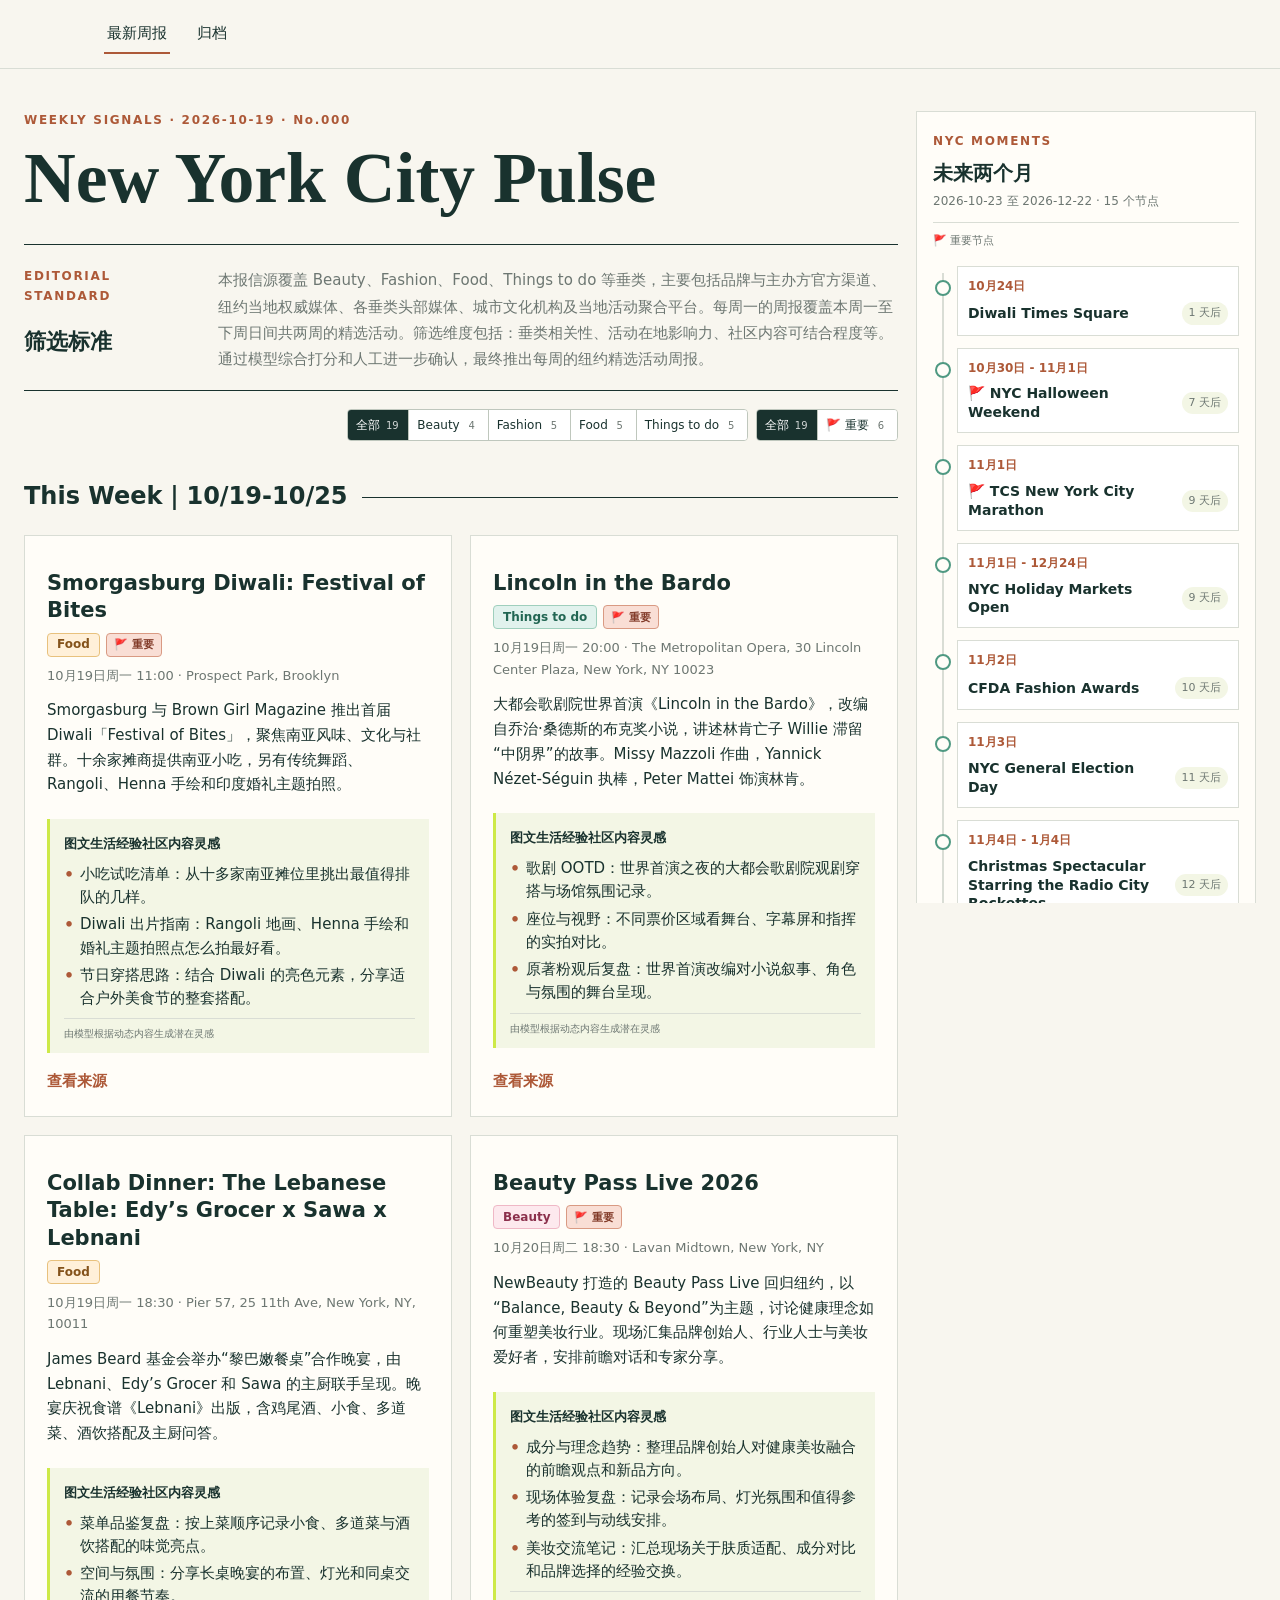
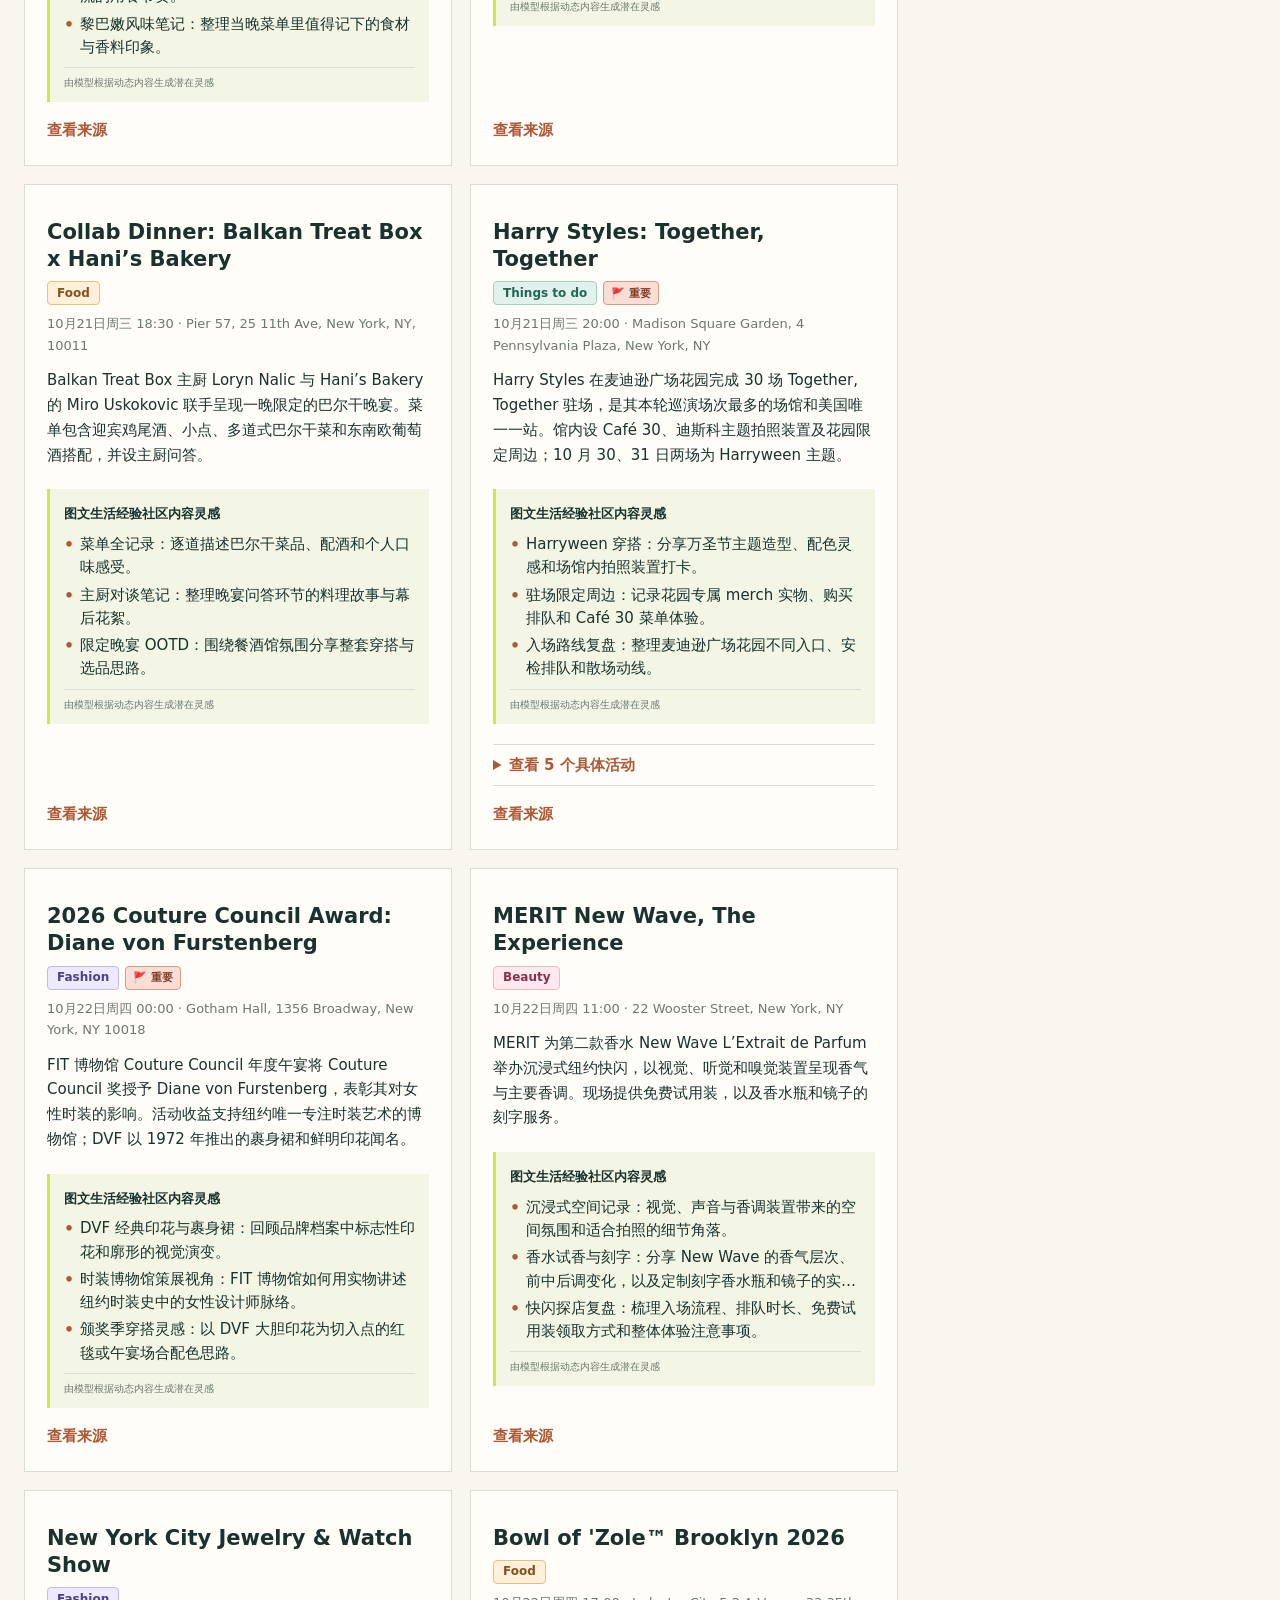
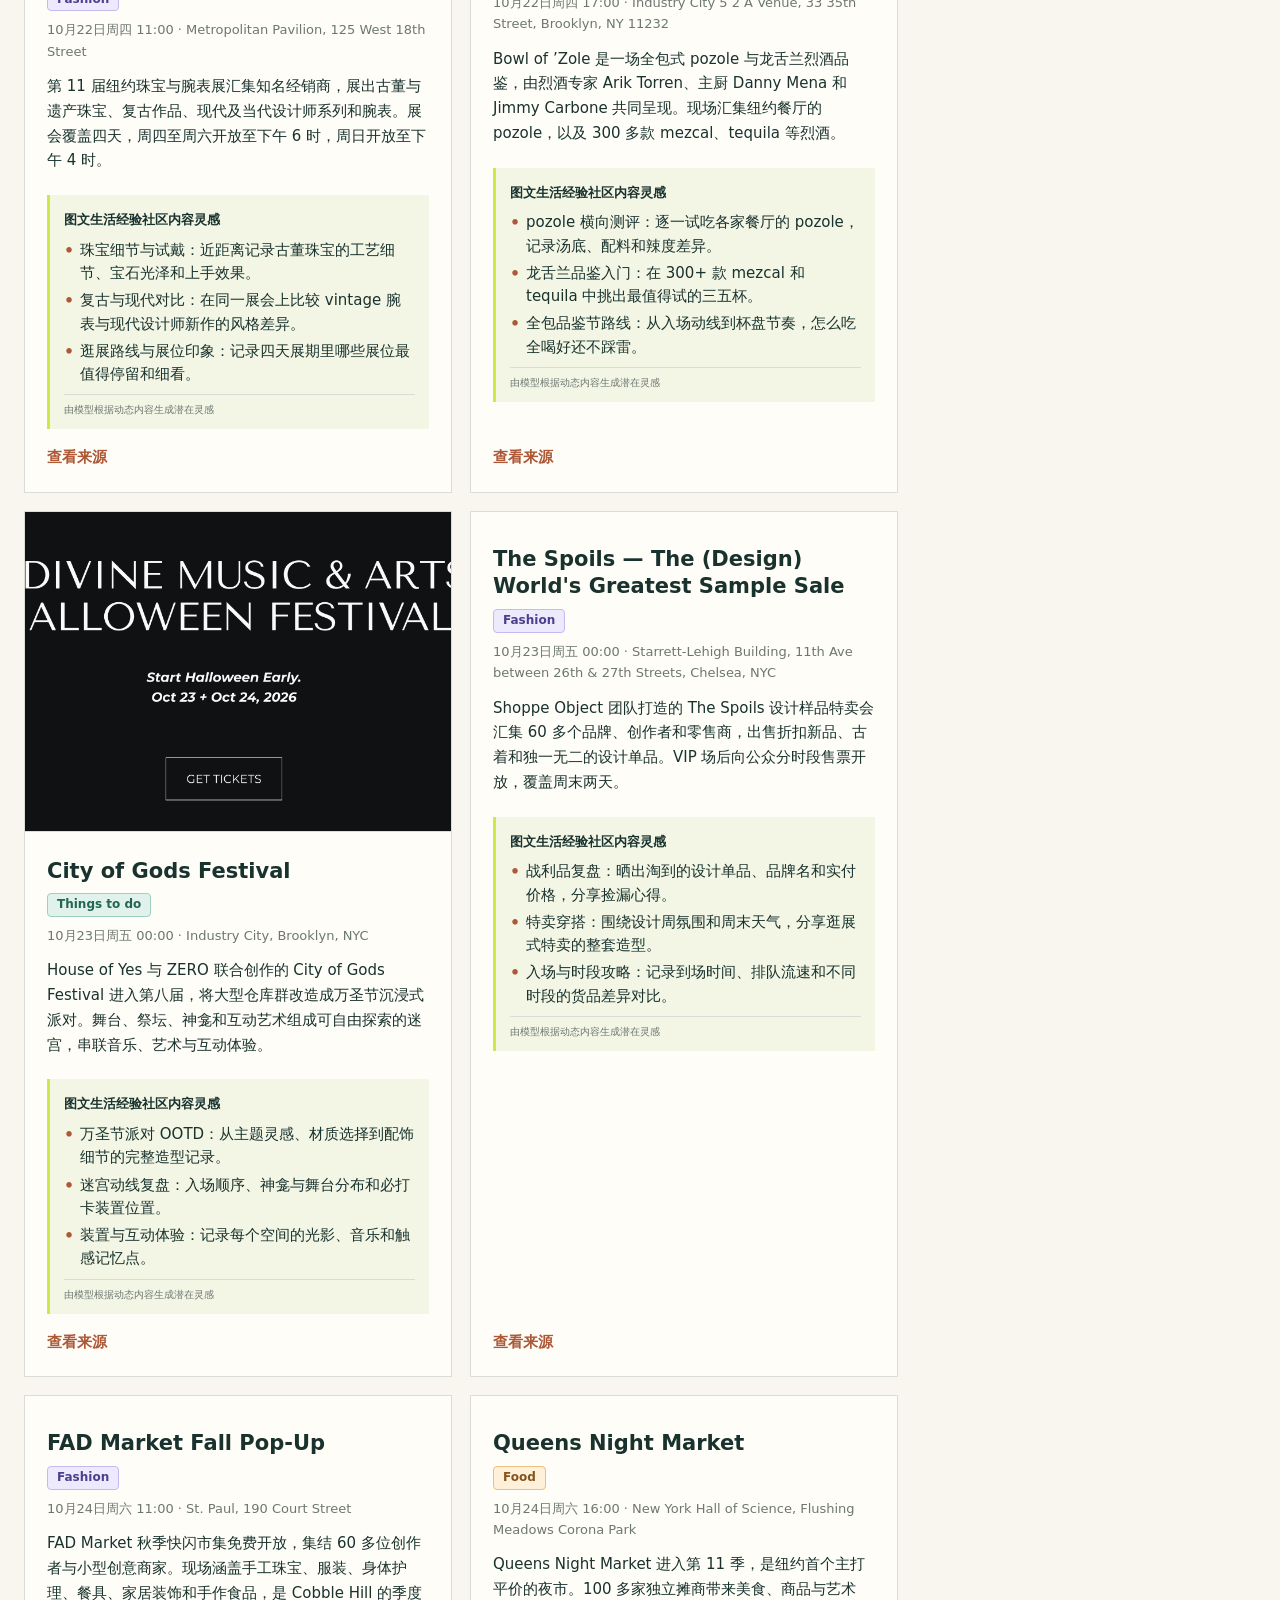
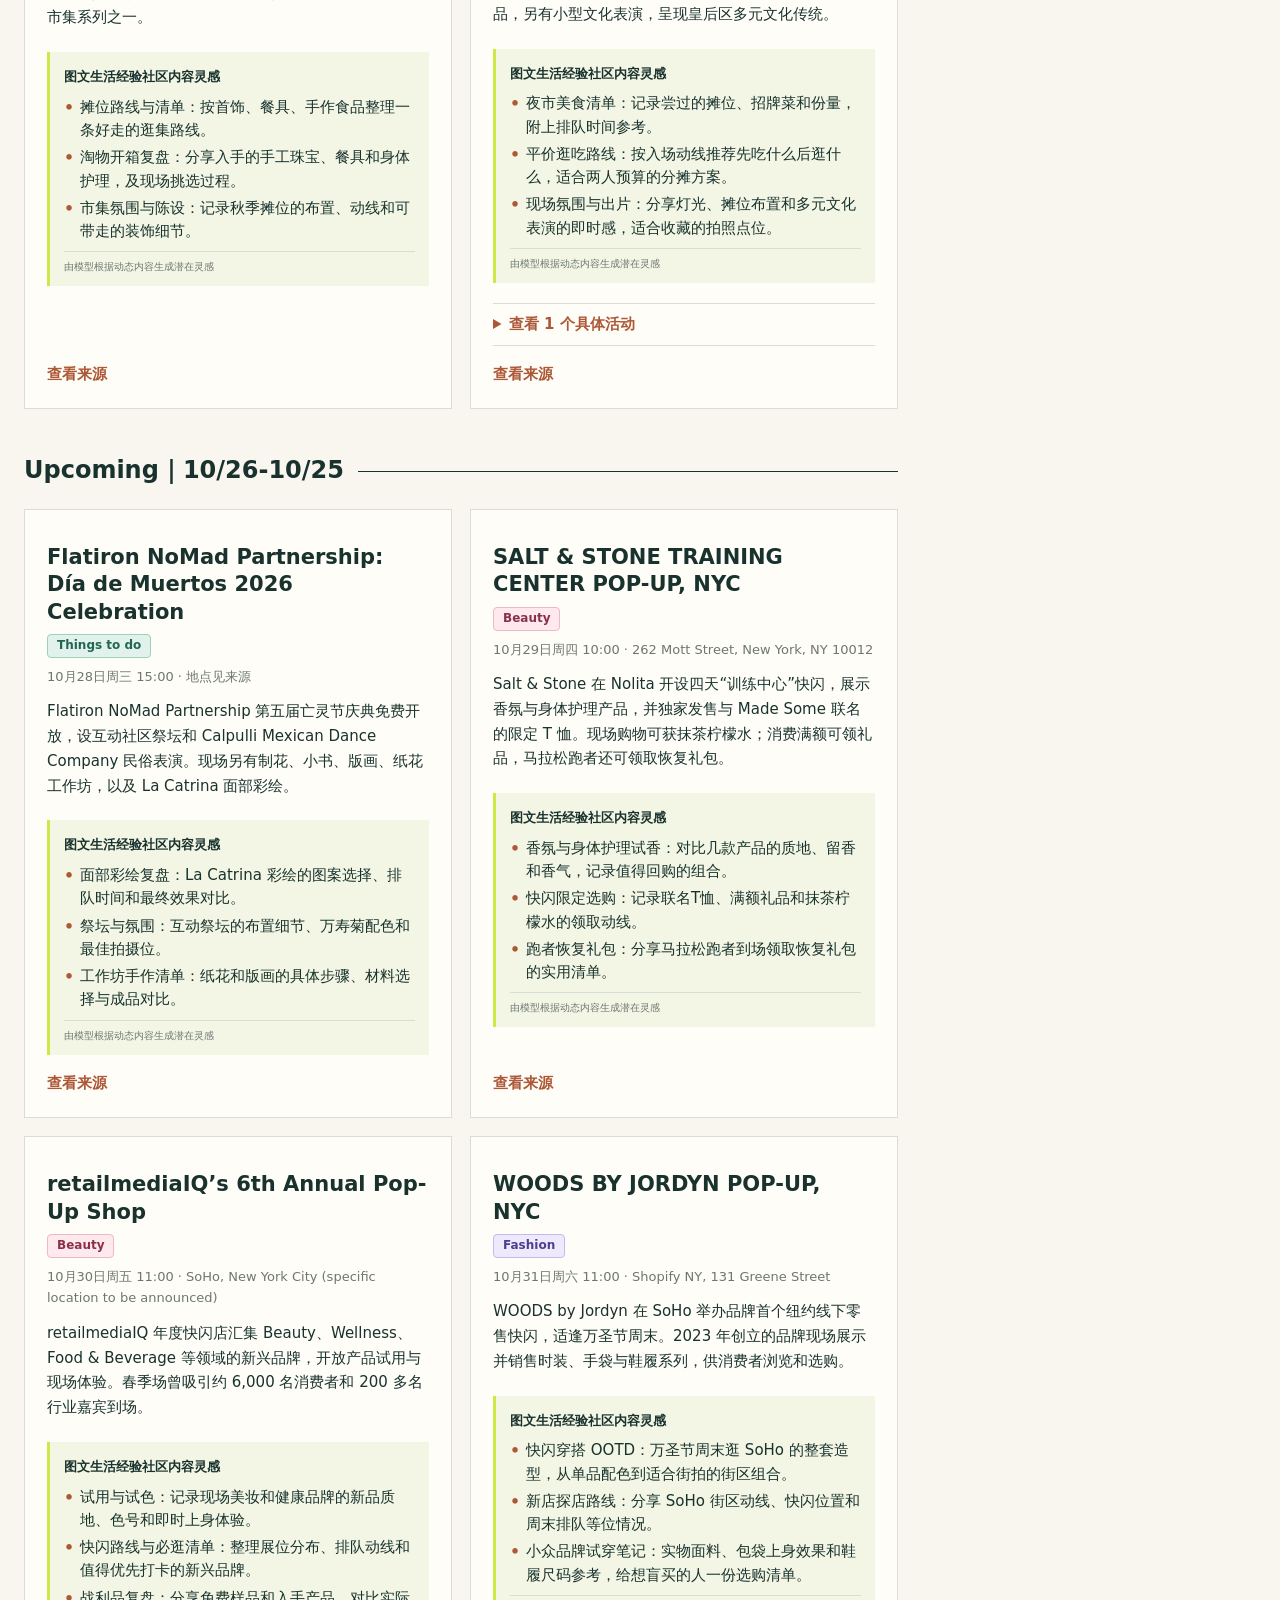
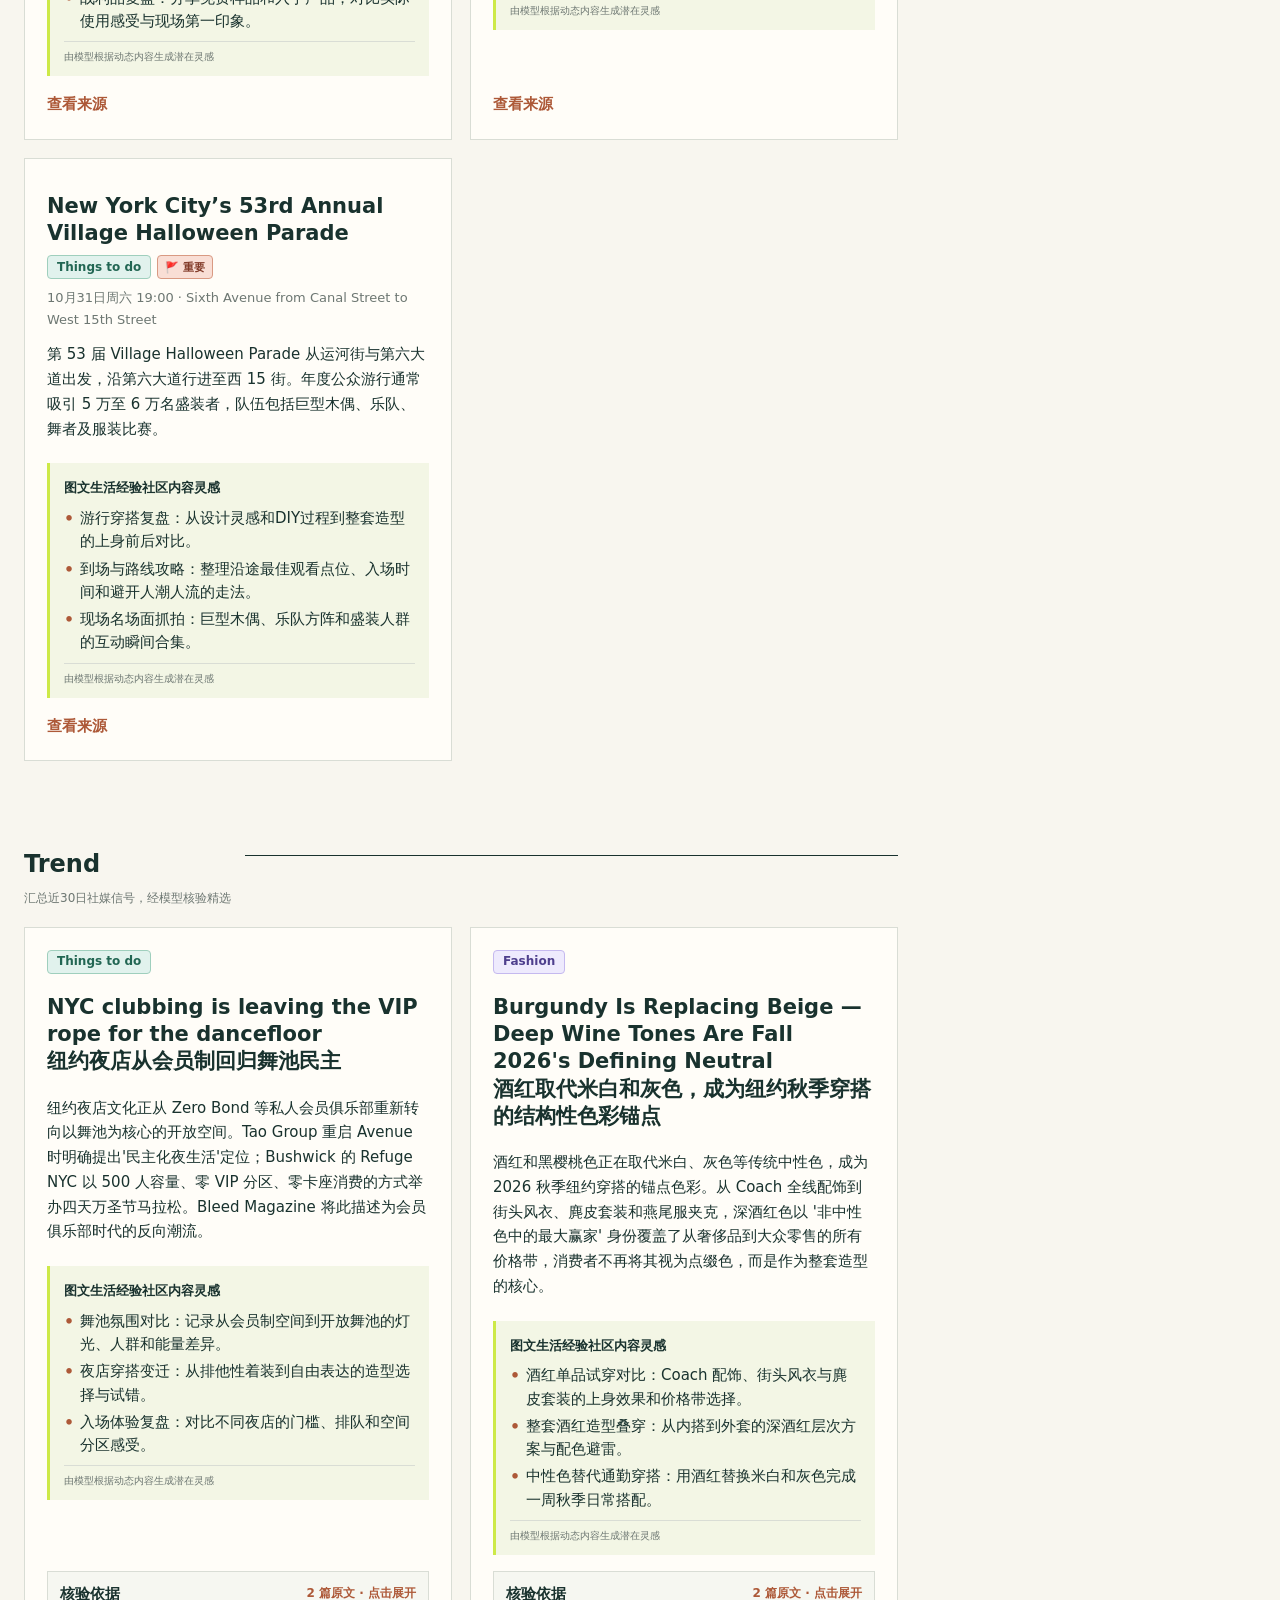
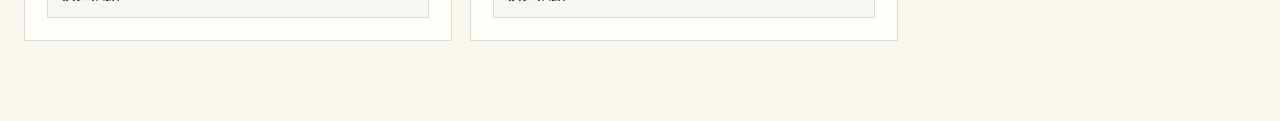
==== index.html @ 492710a1 "Publish NYC Pulse" ====
<!doctype html>
<html lang="zh-CN">
<head>
  <meta charset="utf-8">
  <meta name="viewport" content="width=device-width,initial-scale=1">
  <title>NYC Pulse</title>
  <style>
    :root{--ink:#19322e;--muted:#6d7772;--paper:#f8f6ef;--card:#fffdf8;--lime:#cde948;--rust:#ad5938;--line:#d9ddd5}
    *{box-sizing:border-box}body{margin:0;background:var(--paper);color:var(--ink);font:15px/1.65 system-ui,-apple-system,"PingFang SC",sans-serif}
    header{position:sticky;top:0;z-index:2;background:rgba(248,246,239,.95);border-bottom:1px solid var(--line);backdrop-filter:blur(8px)}
    nav{max-width:1120px;margin:auto;height:68px;display:flex;align-items:center;gap:24px;padding:0 24px}
    a{color:inherit;text-decoration:none}.navlink{padding:7px 3px;border-bottom:2px solid transparent}.navlink.active{border-color:var(--rust)}
    main{max-width:1120px;margin:auto;padding:42px 24px 80px}main.admin-main{overflow-x:hidden}main.report-main{max-width:1480px}.eyebrow{color:var(--rust);font-size:12px;font-weight:800;letter-spacing:.14em}
    h1{font-size:clamp(30px,5vw,56px);line-height:1.1;margin:12px 0 18px;max-width:850px}.report-title{font-family:Georgia,"Times New Roman",serif;font-size:clamp(44px,5.6vw,74px);font-weight:700;letter-spacing:0;line-height:1;max-width:none}h2{font-size:24px;margin:42px 0 18px}
    .lead{font-size:17px;color:var(--muted);max-width:760px}.selection-standards{margin:30px 0 10px;border-block:1px solid var(--ink);padding:22px 0 18px}.selection-standards-head{display:grid;grid-template-columns:170px minmax(0,1fr);gap:2px 24px}.selection-standards-head .eyebrow{grid-column:1}.selection-standards-head h2{grid-column:1;margin:2px 0 0;font-size:22px;line-height:1.25}.selection-standards-head p{grid-column:2;grid-row:1/3;margin:0;color:var(--muted);line-height:1.75}.selection-standard-grid{display:grid;grid-template-columns:repeat(2,minmax(0,1fr));gap:0;margin-top:20px;border-top:1px solid var(--line)}.selection-standard-grid article{padding:16px 20px 4px 0}.selection-standard-grid article+article{padding-left:20px;border-left:1px solid var(--line)}.selection-standard-grid h3{margin:0 0 7px;font-size:16px}.selection-standard-grid p{margin:0;line-height:1.75}.selection-evidence{margin:16px 0 0;padding-top:14px;border-top:1px solid var(--line);color:var(--muted);line-height:1.75}.report-filter-controls{display:flex;justify-content:flex-end;margin:18px 0 -6px}.weekline{display:flex;gap:14px;align-items:center;margin:42px 0 18px}.weekline>h2{margin:0}.rule{height:1px;background:var(--ink);flex:1}.report-filter{display:flex;flex-wrap:wrap;justify-content:flex-end;gap:8px}.report-filter-group{display:flex;overflow:hidden;border:1px solid #bfc7bd;border-radius:4px;background:white}.report-filter button{height:30px;padding:4px 8px;border:0;border-right:1px solid #bfc7bd;border-radius:0;background:white;color:var(--ink);font-size:12px;white-space:nowrap}.report-filter button:last-child{border-right:0}.report-filter button.active{background:var(--ink);color:white}.report-filter span{display:inline-block;min-width:16px;margin-left:4px;color:var(--muted);font-size:10px}.report-filter button.active span{color:rgba(255,255,255,.8)}.importance-chip{display:inline-flex;align-items:center;min-height:24px;padding:3px 9px;border:1px solid transparent;border-radius:4px;font-size:12px;font-weight:750;line-height:1.25;white-space:nowrap}.importance-chip.is-high{background:#f9ded5;border-color:#d99a83;color:#823b29}.importance-chip.is-medium{background:#fff0d9;border-color:#e8c17d;color:#84521a}.importance-chip.is-low{background:#e1f2ed;border-color:#9fcfbd;color:#226653}
    .grid{display:grid;grid-template-columns:repeat(2,minmax(0,1fr));gap:18px}.event{background:var(--card);border:1px solid var(--line);padding:22px;min-height:220px;display:flex;flex-direction:column}.event-image{width:calc(100% + 44px);aspect-ratio:4/3;object-fit:cover;margin:-22px -22px 14px;border-bottom:1px solid var(--line);background:#ecefe9}.image-credit{margin:8px 0 0;color:var(--muted);font-size:11px}.image-credit a{color:var(--rust)}
    .event h3{font-size:21px;line-height:1.3;margin:12px 0 8px}.event .event-labels{margin:0 0 8px}.trend-rule{display:block;margin-top:-14px;color:var(--muted);font-size:12px;font-weight:500}.meta{color:var(--muted);font-size:13px}.summary{margin:12px 0 18px}.source{margin-top:auto;color:var(--rust);font-weight:700}
    .event-labels,.moment-tags{display:flex;flex-wrap:wrap;gap:6px}.label-chip,.tag{display:inline-flex;align-items:center;min-height:24px;padding:3px 9px;border:1px solid transparent;border-radius:4px;font-size:12px;font-weight:750;line-height:1.25;white-space:nowrap}.label-chip.is-beauty{background:#fde9ee;border-color:#efb8c6;color:#8b304c}.label-chip.is-fashion{background:#eeeafd;border-color:#c5b9ef;color:#4e3f8d}.label-chip.is-food{background:#fff0d9;border-color:#e8c17d;color:#84521a}.label-chip.is-play{background:#e1f2ed;border-color:#9fcfbd;color:#226653}.label-chip.is-neutral,.tag{background:#f0f2ed;border-color:#d9ddd5;color:#51615a}.label-chip.is-fallback{border-style:dashed}.source-tags{margin-top:7px}.empty{padding:34px;border:1px dashed var(--line);color:var(--muted)}
    .archive-row{display:flex;justify-content:space-between;border-top:1px solid var(--line);padding:18px 0}.adminbar{display:flex;gap:10px;flex-wrap:wrap;margin:22px 0}
    button,input,select,textarea{font:inherit;border:1px solid #bfc7bd;background:white;padding:9px 12px;border-radius:4px}button{cursor:pointer;background:var(--ink);color:white;border-color:var(--ink)}button.ghost{background:white;color:var(--ink)}button.danger{background:white;color:#9d382d;border-color:#d9a096}.row-actions{display:flex;gap:6px;align-items:center}.row-actions button{padding:6px 9px;font-size:12px;white-space:nowrap}.candidate-row-actions{min-width:76px}.split-delete{display:flex;align-items:stretch;position:relative}.split-delete>.danger{border-radius:4px 0 0 4px}.candidate-action-menu{position:relative}.candidate-action-menu>summary{display:grid;place-items:center;width:30px;height:100%;min-height:32px;border:1px solid #d9a096;border-left:0;border-radius:0 4px 4px 0;background:white;color:#9d382d;cursor:pointer;list-style:none;font-size:17px;line-height:1}.candidate-action-menu>summary::-webkit-details-marker{display:none}.candidate-action-menu-list{position:absolute;top:calc(100% + 5px);left:0;z-index:8;width:max-content;min-width:176px;padding:5px;background:white;border:1px solid var(--line);box-shadow:0 8px 24px rgba(25,50,46,.16)}.candidate-action-menu-list button{width:100%;padding:8px 10px;background:white;color:#9d382d;border:0;text-align:left;white-space:nowrap}.candidate-action-menu-list button:hover,.candidate-action-menu-list button:focus{background:#faece8}
    .review-workspace{min-width:0;max-width:100%;margin-top:30px}.review-workspace-head{display:flex;align-items:flex-end;justify-content:space-between;gap:24px;padding-bottom:14px;border-bottom:1px solid var(--line)}.review-workspace-head h2{margin:0;font-size:22px}.review-workspace-head p{margin:3px 0 0;color:var(--muted);font-size:13px}.review-tabs{display:flex;border:1px solid #bfc7bd;border-radius:4px;overflow:hidden;background:white;flex:none}.review-tab{height:42px;min-width:150px;border:0;border-right:1px solid #bfc7bd;border-radius:0;background:white;color:var(--ink);white-space:nowrap}.review-tab:last-child{border-right:0}.review-tab.active{background:var(--ink);color:white}.review-tab span{display:inline-block;min-width:22px;margin-left:7px;padding:0 6px;border-radius:99px;background:#ecefe9;color:var(--muted);font-size:11px;line-height:21px}.review-tab.active span{background:rgba(255,255,255,.18);color:white}.review-panel{min-width:0;max-width:100%;margin-top:14px}.review-context{display:flex;align-items:center;justify-content:space-between;gap:20px;margin:0 0 12px;padding:14px 16px;background:var(--card);border:1px solid var(--line)}.review-context strong,.review-context span{display:block}.review-context span{color:var(--muted);font-size:13px}
    .candidate-filters{margin:22px 0 14px;padding:16px;background:var(--card);border:1px solid var(--line)}.filter-main{display:grid;grid-template-columns:minmax(280px,1fr) 180px auto;gap:10px;align-items:end}.candidate-search span,.state-filter span{display:block;margin-bottom:4px;color:var(--muted);font-size:12px;font-weight:750}.candidate-search input,.state-filter select{width:100%;height:44px}.clear-filters{height:44px;white-space:nowrap}.filter-sub{display:flex;align-items:center;justify-content:space-between;gap:16px;margin-top:14px;padding-top:14px;border-top:1px solid var(--line)}.vertical-tabs{display:flex;align-items:center;gap:0;border:1px solid #bfc7bd;border-radius:4px;overflow:hidden;background:white}.vertical-tab{min-width:90px;height:38px;padding:7px 12px;border:0;border-right:1px solid #bfc7bd;border-radius:0;background:white;color:var(--ink);white-space:nowrap}.vertical-tab:last-child{border-right:0}.vertical-tab.active{background:var(--ink);color:white}.vertical-tab span{display:inline-block;min-width:20px;margin-left:6px;padding:0 5px;border-radius:99px;background:#ecefe9;color:var(--muted);font-size:11px;line-height:20px}.vertical-tab.active span{background:rgba(255,255,255,.18);color:white}.filter-result{display:flex;gap:14px;color:var(--muted);font-size:13px;white-space:nowrap}.review-decision-dashboard{position:sticky;top:80px;z-index:3;margin:0 0 14px;border:1px solid var(--line);background:white;box-shadow:0 8px 18px rgba(25,50,46,.1)}.decision-dashboard-head{display:flex;align-items:center;justify-content:space-between;gap:12px;padding:10px 14px;border-bottom:1px solid var(--line)}.decision-dashboard-head strong{font-size:14px}.decision-dashboard-head span{color:var(--muted);font-size:12px}.decision-dashboard-grid{display:grid;grid-template-columns:1fr 1fr}.decision-dashboard-grid>section{padding:12px 14px}.decision-dashboard-grid>section+section{border-left:1px solid var(--line)}.decision-dashboard-grid h3{margin:0 0 9px;color:var(--muted);font-size:12px}.decision-metrics{display:grid;grid-template-columns:repeat(4,minmax(0,1fr));gap:8px}.decision-metric{min-width:0;padding:7px 8px;border-left:3px solid var(--line);background:var(--paper)}.decision-metric span,.decision-metric strong{display:block}.decision-metric span{overflow:hidden;text-overflow:ellipsis;white-space:nowrap;color:var(--muted);font-size:11px}.decision-metric strong{margin-top:1px;font-size:19px;line-height:1.2}.decision-metric.is-include{border-color:#7ba366}.decision-metric.is-review{border-color:#d7a74d}.decision-metric.is-exclude{border-color:#c97868}.decision-metric.is-pending{border-color:#aab4ad}
    .tablewrap{min-width:0;max-width:100%;overflow:auto;background:white;border:1px solid var(--line)}table{border-collapse:collapse;width:100%;min-width:920px}th,td{padding:11px;border-bottom:1px solid var(--line);text-align:left;vertical-align:top}th{font-size:12px;color:var(--muted)}.candidate-link{font-weight:750;text-decoration:underline;text-decoration-color:#b6c0b8;text-underline-offset:3px}.candidate-link:hover,.candidate-link:focus{color:var(--rust);text-decoration-color:var(--rust)}
    .scores{display:grid;grid-template-columns:repeat(4,1fr);gap:10px}.drawer{background:white;border:1px solid var(--line);padding:22px;margin-top:18px}.drawer label{display:block;margin:9px 0 4px;font-weight:700}.drawer input,.drawer textarea,.drawer select{width:100%}.hidden{display:none}.notice{padding:10px 14px;background:#edf5c8;margin:12px 0}
    .event-group-row>td{background:#fffef8}.event-children{margin-top:10px;border:1px solid var(--line);background:var(--paper)}.event-children summary{cursor:pointer;padding:8px 10px;font-weight:750;color:var(--rust)}.event-child-list{border-top:1px solid var(--line)}.event-child{display:flex;justify-content:space-between;gap:12px;padding:9px 10px;border-bottom:1px solid var(--line)}.event-child:last-child{border-bottom:0}.event-child b,.event-child span{display:block}.event-child span{color:var(--muted);font-size:12px}.event-child .row-actions{flex:none}
    .candidate-review-table{min-width:1080px}.candidate-review-table th:nth-child(2){min-width:260px}.candidate-review-table th:nth-child(6){width:380px;min-width:380px}.review-feedback{display:grid;gap:10px}.model-review{padding-left:10px;border-left:3px solid var(--line)}.model-review.is-empty{color:var(--muted);font-size:12px}.model-review span,.model-review strong{display:block}.model-review .review-label{color:var(--muted);font-size:11px;font-weight:750}.model-review strong{margin:2px 0;font-size:15px}.model-review>span:last-of-type{color:var(--muted);font-size:12px}.model-review p{margin:5px 0 0;font-size:12px;line-height:1.55}.model-review .evidence-gap{color:#934631}.verdict-0{color:#386042}.verdict-1{color:#8a5a18}.verdict-2{color:#9d382d}.feedback-choice{display:grid;grid-template-columns:repeat(3,minmax(0,1fr));border:1px solid #bfc7bd;border-radius:4px;overflow:hidden}.feedback-choice button{min-height:34px;padding:5px 7px;border:0;border-right:1px solid #bfc7bd;border-radius:0;background:white;color:var(--ink);font-size:11px}.feedback-choice button:last-child{border-right:0}.feedback-choice button.active{background:var(--ink);color:white}.feedback-detail{border-top:1px solid var(--line)}.feedback-detail summary{cursor:pointer;padding:7px 0;color:var(--rust);font-size:12px;font-weight:750}.feedback-detail label{display:block;margin-top:7px;color:var(--muted);font-size:11px;font-weight:750}.feedback-detail select,.feedback-detail textarea{display:block;width:100%;margin-top:3px;padding:7px 8px;color:var(--ink);font-size:12px}.clear-review-feedback{margin-top:8px;padding:5px 8px;font-size:11px}.event-child-main{min-width:0;flex:1}.review-feedback.compact{margin-top:9px;padding-top:9px;border-top:1px dashed var(--line)}.review-feedback.compact .model-review p{max-width:660px}.review-feedback.compact .feedback-choice{max-width:360px}
    .public-child-list{margin:4px 0 16px;border-top:1px solid var(--line);border-bottom:1px solid var(--line)}.public-child-list summary{cursor:pointer;padding:8px 0;font-weight:750;color:var(--rust)}.public-child-list>div{display:grid;grid-template-columns:1fr auto;gap:2px 12px;padding:8px 0;border-top:1px solid var(--line)}.public-child-list span{color:var(--muted);font-size:12px}.public-child-list a{grid-column:2;grid-row:1/3;color:var(--rust);align-self:center;font-size:12px}
    .report-preview{margin-top:18px;padding:28px 30px 34px}.report-preview>.modal-head{top:68px;z-index:3}.report-preview>.lead{margin:6px 0 30px;max-width:820px}.preview-section{margin-top:32px}.preview-section:first-of-type{margin-top:24px}.preview-section h3{margin:0 0 16px;padding:0 2px 10px;border-bottom:2px solid var(--ink)}.preview-section h3 small{color:var(--muted);font-weight:500}.draft-event{position:relative}.draft-event-meta{display:flex;align-items:center;gap:6px;margin:0 0 5px}.draft-origin,.importance-chip{display:inline-flex;align-items:center;min-height:22px;padding:2px 7px;border:1px solid var(--line);font-size:11px;font-weight:750}.draft-origin{background:#f3f6e5;color:#51615a}.importance-chip.is-high{background:#f9ded5;border-color:#d99a83;color:#823b29}.importance-chip.is-medium{background:#fff0d9;border-color:#e8c17d;color:#84521a}.importance-chip.is-low{background:#e1f2ed;border-color:#9fcfbd;color:#226653}.importance-chip.is-pending{background:#f0f2ed;color:#6d7772;border-style:dashed}.importance-chip.is-failed{background:#fae3de;border-color:#d9a096;color:#9d382d}.report-preview .event{min-height:0;margin:0 0 14px;padding:22px 24px 24px;border:1px solid var(--line);background:#fffef9}.report-preview .event:last-child{margin-bottom:0;border:1px solid var(--line)}.report-preview .event-image{width:calc(100% + 48px);max-height:420px;margin:-22px -24px 14px}.report-preview .event h3{margin:13px 0 10px}.report-preview .event .meta{margin-bottom:2px}.report-preview .event .summary{margin:14px 0 16px;line-height:1.8}.report-preview .event .source{margin-top:2px}.report-preview .modal-head .row-actions{flex-wrap:wrap;justify-content:flex-end}
    .draft-banner{display:flex;align-items:center;justify-content:space-between;gap:20px;margin:18px 0;padding:18px 20px;background:#f3f6e5;border:2px solid var(--ink);box-shadow:5px 5px 0 var(--lime)}.draft-banner h2{margin:3px 0;font-size:22px}.draft-banner p{margin:0;color:var(--muted)}#drawer:not(:empty){margin:18px 0 24px}
    body.modal-open{overflow:hidden}.modal-backdrop{position:fixed;inset:0;z-index:20;display:grid;place-items:center;padding:24px;background:rgba(25,50,46,.55);backdrop-filter:blur(3px)}.modal-dialog{width:min(820px,100%);max-height:calc(100vh - 48px);overflow:auto;margin:0;box-shadow:0 24px 70px rgba(12,26,23,.28)}.modal-head{position:sticky;top:-22px;z-index:1;display:flex;align-items:center;justify-content:space-between;margin:-22px -22px 14px;padding:18px 22px 12px;background:white;border-bottom:1px solid var(--line)}.modal-head h2{margin:0}.modal-close{padding:6px 10px}
    .statusgrid{display:grid;grid-template-columns:repeat(6,1fr);gap:10px;margin:24px 0}.statusgrid>div{background:var(--card);border:1px solid var(--line);padding:14px}.statusgrid span{display:block;color:var(--muted);font-size:12px}.statusgrid strong{display:block;margin-top:5px;font-size:16px}.statusgrid .source{display:inline-block;margin-top:5px;font-size:12px}
    .source-groups{display:grid;grid-template-columns:repeat(3,minmax(0,1fr));gap:14px;margin:20px 0 26px}.source-group{border:1px solid var(--line);padding:16px;background:var(--paper)}.source-group.official{border-top:4px solid var(--lime)}.source-group.candidate{border-top:4px solid #d9a096}.source-group.excluded{border-top:4px solid #9d382d}.source-group-head{display:flex;justify-content:space-between;gap:16px;align-items:flex-start}.source-group-head h3{margin:0;font-size:17px}.source-group-head p{margin:3px 0 12px;color:var(--muted);font-size:12px}.source-group-head>strong{font-size:24px}.source-chip-list{display:grid;grid-template-columns:1fr;gap:7px}.source-chip-list a{display:flex;justify-content:space-between;gap:8px;padding:8px 10px;background:white;border:1px solid var(--line);font-size:12px}.source-chip-list a:hover{border-color:var(--rust)}.source-chip-list small{color:var(--muted);white-space:nowrap}.source-role{display:inline-block;padding:3px 7px;border-radius:3px;background:#ecefe9;font-size:11px;white-space:nowrap}.role-official_gap_fill{background:#e6f1a8}.role-research_candidate{background:#f5ded5;color:#843b2c}
    .trend-review-list{display:grid;gap:14px}.trend-review-card{background:var(--card);border:1px solid var(--line);padding:18px}.trend-review-card.is-hidden{opacity:.48;filter:grayscale(.85)}.trend-review-head{display:flex;align-items:center;justify-content:space-between;gap:18px}.business-operations-advice{margin:4px 0 16px;padding:12px 14px;background:#f3f6e5;border-left:3px solid var(--lime)}.business-operations-advice strong{font-size:13px}.business-operations-advice ul{margin:7px 0 0;padding:0;list-style:none}.business-operations-advice li{position:relative;display:-webkit-box;overflow:hidden;margin:4px 0;padding-left:16px;-webkit-box-orient:vertical;-webkit-line-clamp:2;line-height:1.55}.business-operations-advice li::before{content:"•";position:absolute;top:0;left:0;color:var(--rust);font-size:1.05em;font-weight:800}.business-operations-advice small{display:block;margin-top:8px;padding-top:7px;border-top:1px solid var(--line);color:var(--muted);font-size:10px;line-height:1.5}.trend-evidence{margin-top:14px;border-block:1px solid var(--line)}.trend-evidence summary{cursor:pointer;padding:10px 0;font-weight:750;color:var(--rust)}.trend-evidence article{display:flex;align-items:flex-start;gap:9px;padding:10px 0;border-top:1px solid var(--line)}.trend-evidence a{color:var(--ink);font-weight:700;line-height:1.45}.evidence-source{display:inline-block;flex:none;padding:2px 7px;background:#e6ebd8;color:var(--ink)!important;font-size:11px!important;font-weight:800;line-height:1.45}
    .research-summary{display:grid;grid-template-columns:1.4fr repeat(3,.7fr) 1.2fr;border:1px solid var(--line);background:white}.research-summary>div{padding:14px 16px;border-right:1px solid var(--line)}.research-summary>div:last-child{border-right:0}.research-summary span,.research-summary strong{display:block}.research-summary span{color:var(--muted);font-size:11px}.research-summary strong{margin-top:4px;font-size:14px}.research-block{margin-top:14px;padding:18px;border:1px solid var(--line);background:var(--card)}.research-block-head{display:flex;align-items:center;justify-content:space-between;gap:16px;margin-bottom:12px}.research-block-head h3{margin:0;font-size:17px}.research-block-head>span{color:var(--muted);font-size:12px}.research-sources{display:grid;grid-template-columns:repeat(3,minmax(0,1fr));gap:1px;background:var(--line);border:1px solid var(--line)}.research-sources>div{min-width:0;padding:12px;background:white}.research-sources b,.research-sources span{display:block}.research-sources span{margin-top:2px;color:var(--muted);font-size:11px}.research-sources p{margin:7px 0 0;font-size:12px;line-height:1.5}.research-trends{display:grid;gap:10px}.research-trends>article{padding:16px;border-left:4px solid var(--lime);background:white}.research-trend-title{display:flex;align-items:flex-start;justify-content:space-between;gap:18px}.research-trend-title>div{display:flex;align-items:center;gap:9px;min-width:0}.research-trend-title h4{margin:0;font-size:18px}.research-linked{flex:none;color:#386042;font-size:12px;font-weight:750}.research-trends p{margin:9px 0}.research-trends ul,.research-block.gaps ul{margin:9px 0 0;padding-left:20px;color:var(--muted);font-size:13px}.pending-row{padding:11px 0;border-top:1px solid var(--line)}.pending-row:first-of-type{border-top:0}.pending-row p{margin:4px 0 0;color:var(--muted);font-size:13px}.trend-review-section-head{display:flex;align-items:center;justify-content:space-between;gap:18px;margin:28px 0 12px;padding-top:20px;border-top:2px solid var(--ink)}.trend-review-section-head strong,.trend-review-section-head span{display:block}.trend-review-section-head>div>span{color:var(--muted);font-size:12px}
    .source-review-table{min-width:1320px}.source-review-table th:nth-child(1){width:25%}.source-review-table th:nth-child(6){width:22%}.source-review-table textarea{min-width:250px}.source-review-table select{min-width:100px}.source-review-table input[type=number]{width:82px}.source-review-table .row-actions{min-width:190px;flex-wrap:wrap}
    .progress-panel{background:var(--card);border:1px solid var(--line);padding:16px;margin:12px 0 18px}.progress-head,.progress-stats{display:flex;justify-content:space-between;gap:16px}.progress-head strong{display:flex;align-items:center;gap:8px;font-size:15px}.progress-head span,.progress-stats{color:var(--muted);font-size:13px}.progress-track{height:12px;background:#e4e7df;border-radius:99px;overflow:hidden;margin:11px 0}.progress-bar{height:100%;width:0;background:linear-gradient(90deg,var(--lime),#9fc72e);border-radius:inherit;transition:width .35s ease}.progress-spinner{width:15px;height:15px;border:2px solid #c6d1ca;border-top-color:var(--rust);border-radius:50%;animation:spin .8s linear infinite}@keyframes spin{to{transform:rotate(360deg)}}.progress-panel.failed .progress-bar{background:#d67a61}button:disabled{opacity:.55;cursor:not-allowed}
    .report-layout{display:grid;grid-template-columns:minmax(0,1fr) 340px;gap:18px;align-items:start}.report-primary{min-width:0}.moment-calendar{position:sticky;top:88px;max-height:calc(100vh - 108px);overflow:auto}.moment-calendar-card{background:var(--card);border:1px solid var(--line);padding:16px}.moment-calendar-head h2{margin:4px 0 2px;font-size:20px}.moment-calendar-head p{margin:0;color:var(--muted);font-size:12px}.moment-legend{display:flex;flex-wrap:wrap;gap:6px 10px;margin-top:10px;padding-top:9px;border-top:1px solid var(--line);font-size:11px;color:var(--muted)}.moment-legend span{display:inline-flex;align-items:center;gap:5px;white-space:nowrap}.moment-list{position:relative;display:grid;gap:12px;margin-top:16px;padding-left:24px}.moment-list:before{content:"";position:absolute;left:9px;top:7px;bottom:7px;width:2px;background:var(--line)}.moment-node{position:relative}.moment-node:before{content:"";position:absolute;left:-22px;top:14px;width:12px;height:12px;border-radius:50%;background:var(--card);border:2px solid #4f9982;z-index:1}.moment-node.is-current:before{background:var(--lime);border-color:var(--ink)}.moment-item{background:white;border:1px solid var(--line)}.moment-node.is-current .moment-item{border-left:4px solid var(--lime)}.moment-item summary{display:grid;grid-template-columns:1fr auto;align-items:center;gap:6px 8px;padding:10px 10px;cursor:pointer;list-style:none}.moment-item summary::-webkit-details-marker{display:none}.moment-date{grid-column:1/-1;color:var(--rust);font-size:12px;font-weight:800;white-space:nowrap}.moment-item summary strong{min-width:0;font-size:14px;line-height:1.35}.moment-badge{padding:2px 7px;border-radius:99px;background:#f3f6e5;color:var(--muted);font-size:11px;white-space:nowrap}.moment-calendar-note{margin:14px 0 0;padding-top:10px;border-top:1px solid var(--line);color:var(--muted);font-size:11px;line-height:1.55}.moment-body{padding:0 10px 12px;border-top:1px solid var(--line)}.moment-body p{margin:9px 0 10px;font-size:13px;line-height:1.55}.moment-summary-zh{padding-left:8px;border-left:2px solid #d9ddd5;color:var(--muted)}.moment-tags{margin-top:10px}.moment-body .source{display:inline-block;margin-top:2px;font-size:12px}
    footer{border-top:1px solid var(--line);padding:24px;color:var(--muted);font-size:12px}
    @media(max-width:1180px){.report-layout{grid-template-columns:1fr}.moment-calendar{position:static;max-height:none}.moment-calendar-card{padding:14px}}
    @media(max-width:720px){.grid,.source-groups,.research-sources,.moment-list,.selection-standard-grid{grid-template-columns:1fr}.selection-standards{margin-top:24px;padding-top:18px}.selection-standards-head{display:block}.selection-standards-head h2{margin:3px 0 10px}.selection-standard-grid article{padding:14px 0 4px}.selection-standard-grid article+article{padding:14px 0 4px;border-left:0;border-top:1px solid var(--line)}.source-chip-list{grid-template-columns:1fr}.hide-mobile{display:none}.scores,.statusgrid{grid-template-columns:1fr 1fr}nav{gap:8px;padding:0 12px}.navlink{font-size:13px;white-space:nowrap}.report-preview{padding:20px 16px 24px}.report-preview .event{padding:18px 16px 20px}.review-workspace-head{align-items:stretch;flex-direction:column}.review-tabs{width:100%}.review-tab{min-width:0;flex:1}.review-context,.trend-review-head{align-items:stretch;flex-direction:column}.review-context{gap:8px}.trend-review-head .row-actions{justify-content:space-between}.research-summary{grid-template-columns:1fr 1fr}.research-summary>div{border-right:1px solid var(--line);border-bottom:1px solid var(--line)}.research-summary>div:nth-child(2n){border-right:0}.research-summary>div:last-child{grid-column:1/-1;border-bottom:0}.filter-main{grid-template-columns:1fr 1fr}.candidate-search{grid-column:1/-1}.clear-filters{width:100%}.filter-sub{align-items:flex-start;flex-direction:column}.vertical-tabs{display:grid;grid-template-columns:repeat(3,minmax(0,1fr));width:100%;overflow:visible}.vertical-tab{width:100%;min-width:0}.filter-result{white-space:normal}.report-filter-controls{display:block;margin:16px 0 -6px}.report-filter{width:100%;display:grid;grid-template-columns:1fr}.report-filter-group{display:grid;grid-template-columns:repeat(4,minmax(0,1fr))}.report-filter-group:first-child{grid-template-columns:repeat(5,minmax(0,1fr))}.report-filter button{padding:4px 2px;font-size:11px}.report-filter span{margin-left:2px}.moment-item summary{grid-template-columns:auto minmax(0,1fr)}.moment-badge{grid-column:2}}
    @media(max-width:720px){.review-decision-dashboard{position:static;box-shadow:none}.decision-dashboard-grid{grid-template-columns:1fr}.decision-dashboard-grid>section+section{border-top:1px solid var(--line);border-left:0}.decision-metrics{grid-template-columns:repeat(2,minmax(0,1fr))}}
    .trend-evidence{margin-top:auto;background:#f6f7f1;border:1px solid var(--line)}.trend-evidence summary{display:flex;align-items:center;justify-content:space-between;gap:12px;padding:10px 12px;cursor:pointer;list-style:none;color:var(--ink)}.trend-evidence summary::-webkit-details-marker{display:none}.trend-evidence summary span{font-weight:800}.trend-evidence summary b{font-size:12px;color:var(--rust);font-weight:750;white-space:nowrap}.trend-evidence[open] summary{border-bottom:1px solid var(--line)}.trend-evidence-list{padding:0 12px}.trend-evidence a{font-size:13px}
    .business-operations-advice{margin:4px 0 16px;padding:12px 14px;background:#f3f6e5;border-left:3px solid var(--lime)}.business-operations-advice strong{font-size:13px}.business-operations-advice ul{margin:7px 0 0;padding:0;list-style:none}.business-operations-advice li{position:relative;display:-webkit-box;overflow:hidden;margin:4px 0;padding-left:16px;-webkit-box-orient:vertical;-webkit-line-clamp:2;line-height:1.55}.business-operations-advice li::before{content:"•";position:absolute;top:0;left:0;color:var(--rust);font-size:1.05em;font-weight:800}.business-operations-advice small{display:block;margin-top:8px;padding-top:7px;border-top:1px solid var(--line);color:var(--muted);font-size:10px;line-height:1.5}
  </style>
</head>
<body>
<header><nav>
  <a class="navlink" data-route="/" href="./">最新周报</a>
  <a class="navlink" data-route="/archive" href="?archive=1">归档</a>
</nav></header>
<main id="app"><div class="empty">正在载入…</div></main>
<script src="static/public.js"></script>
</body>
</html>
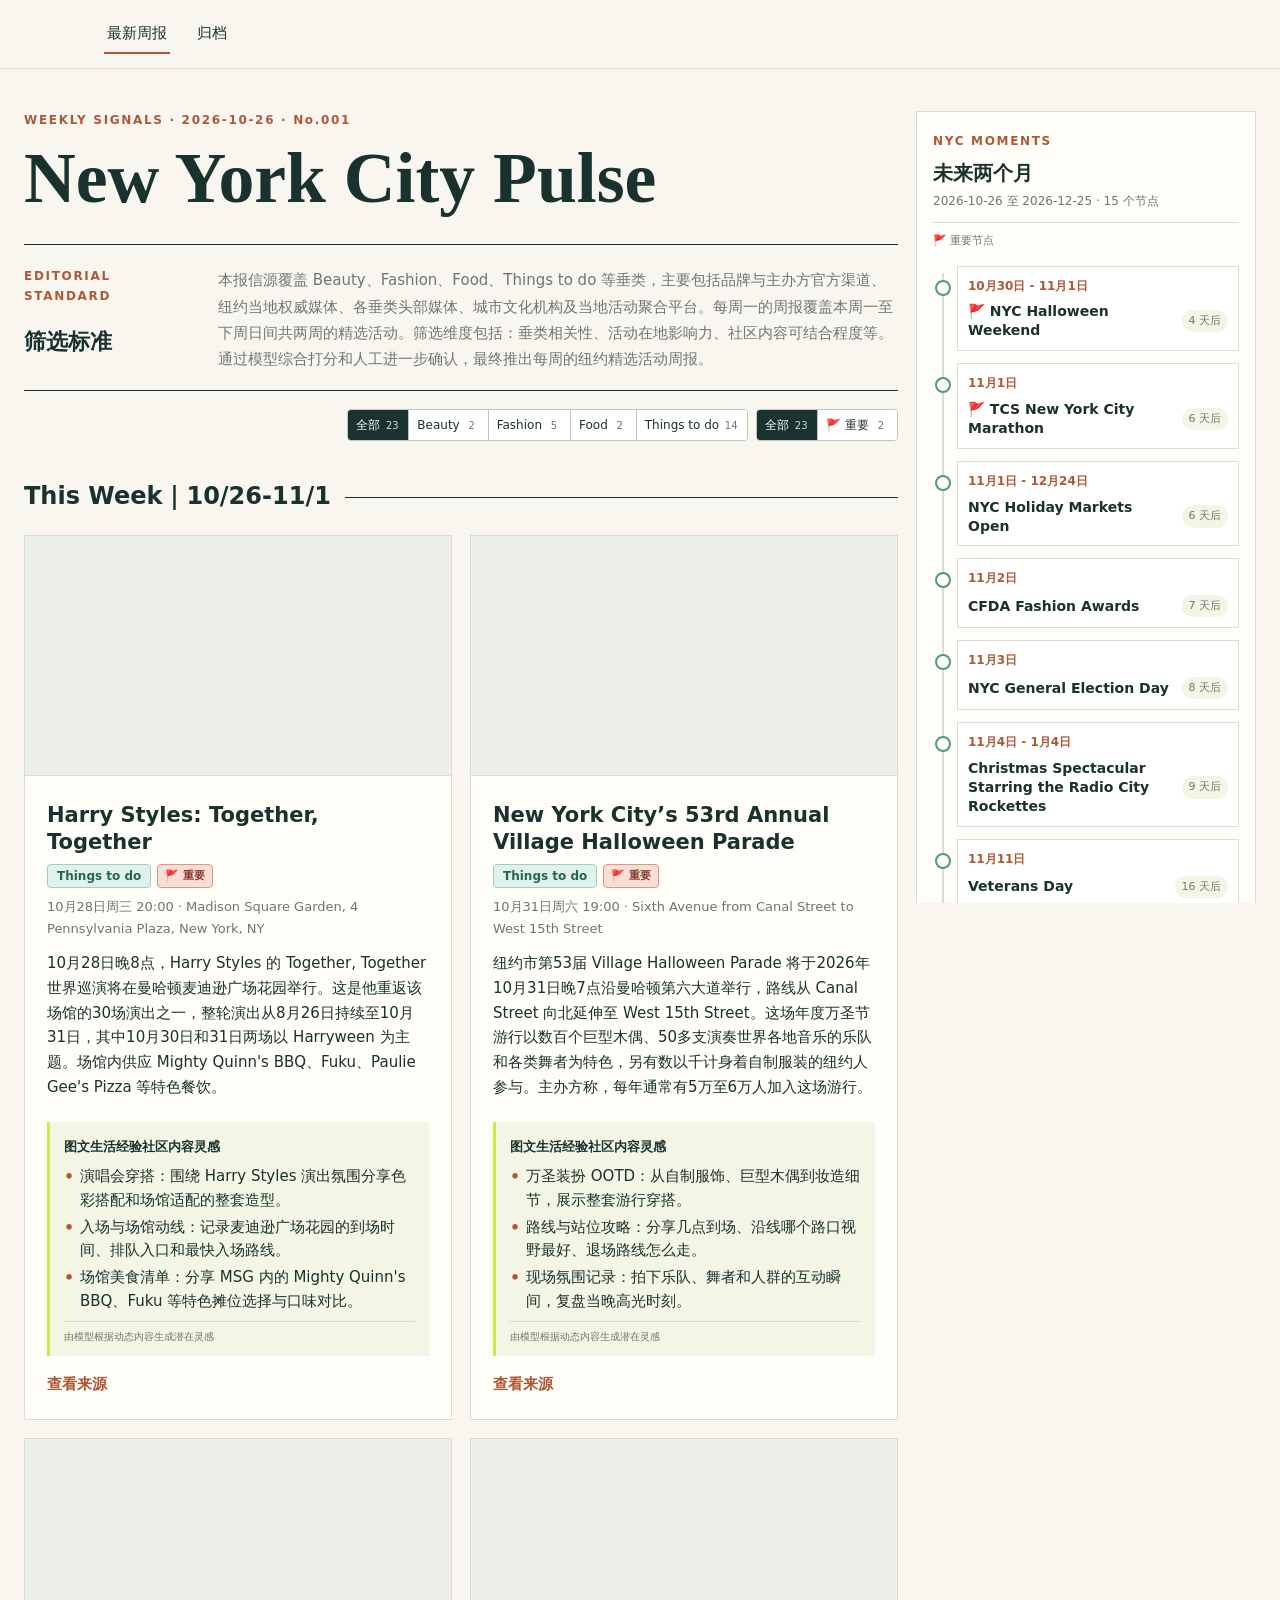
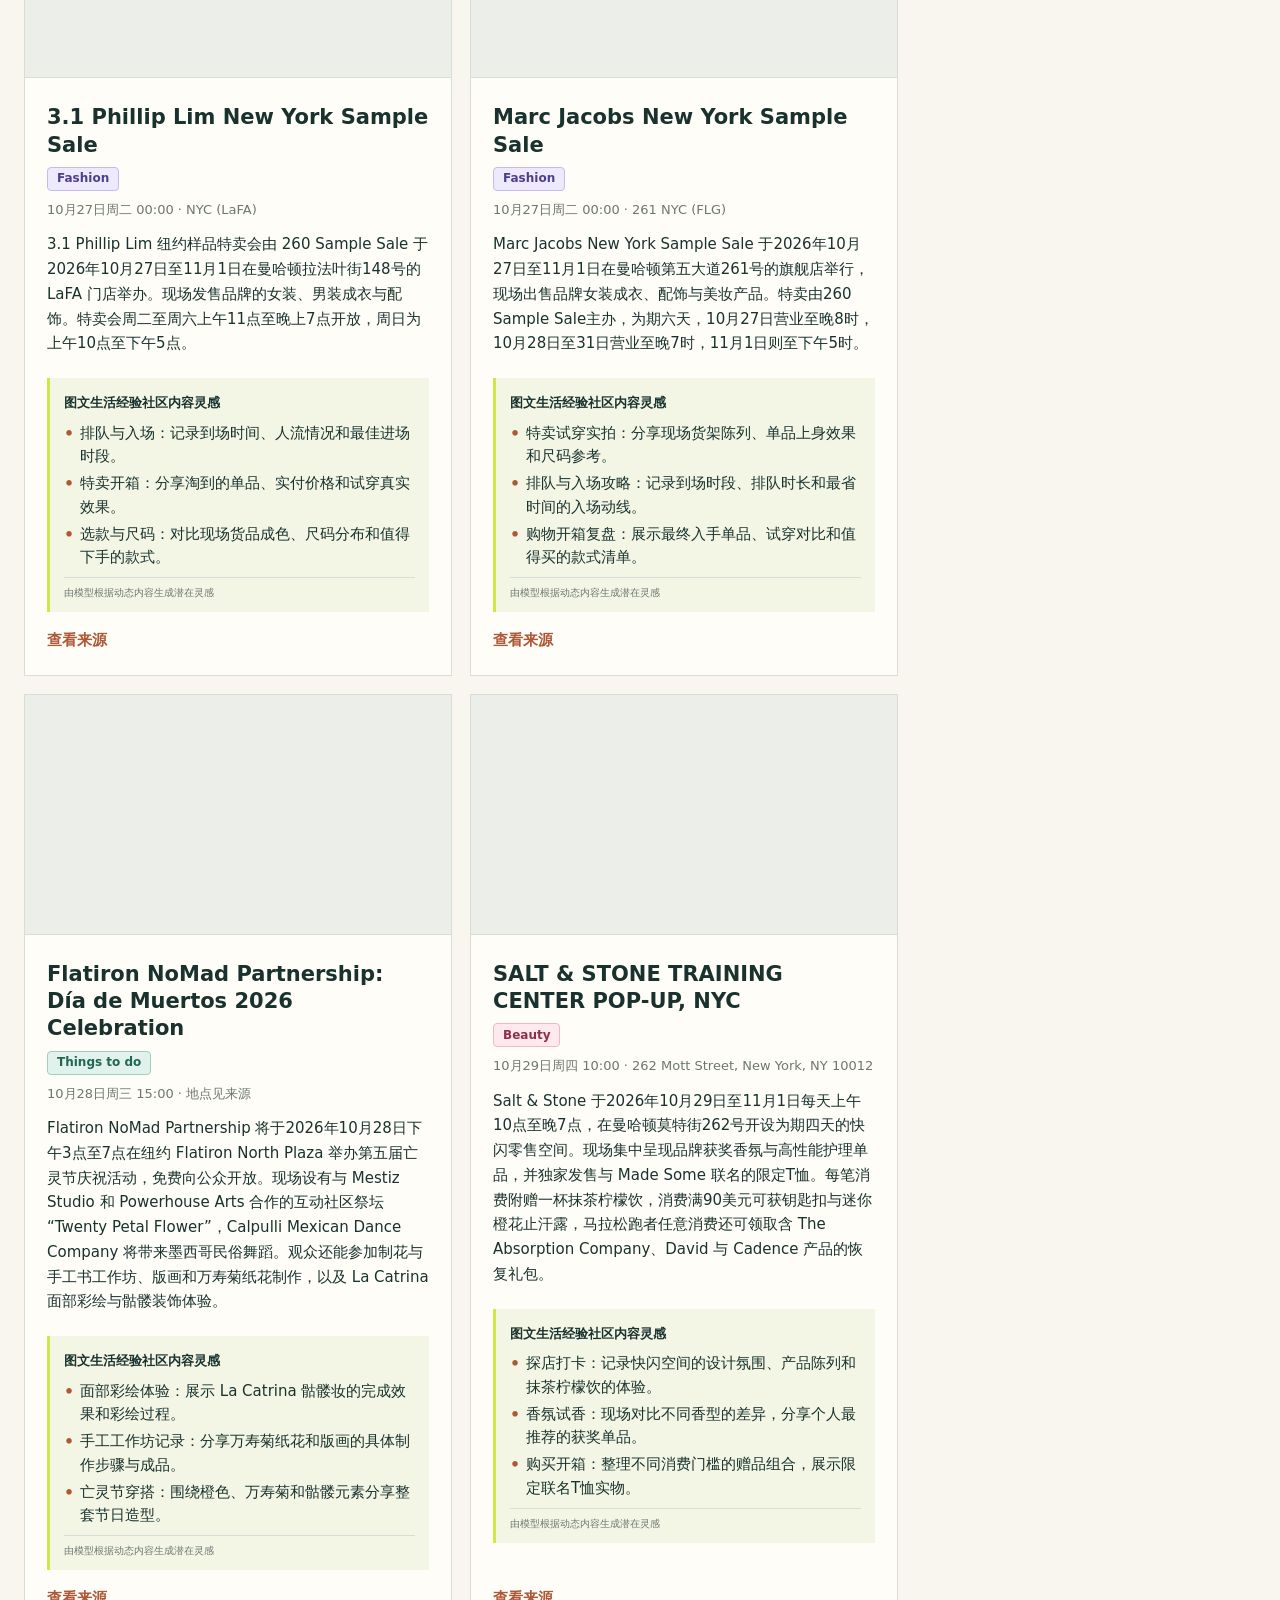
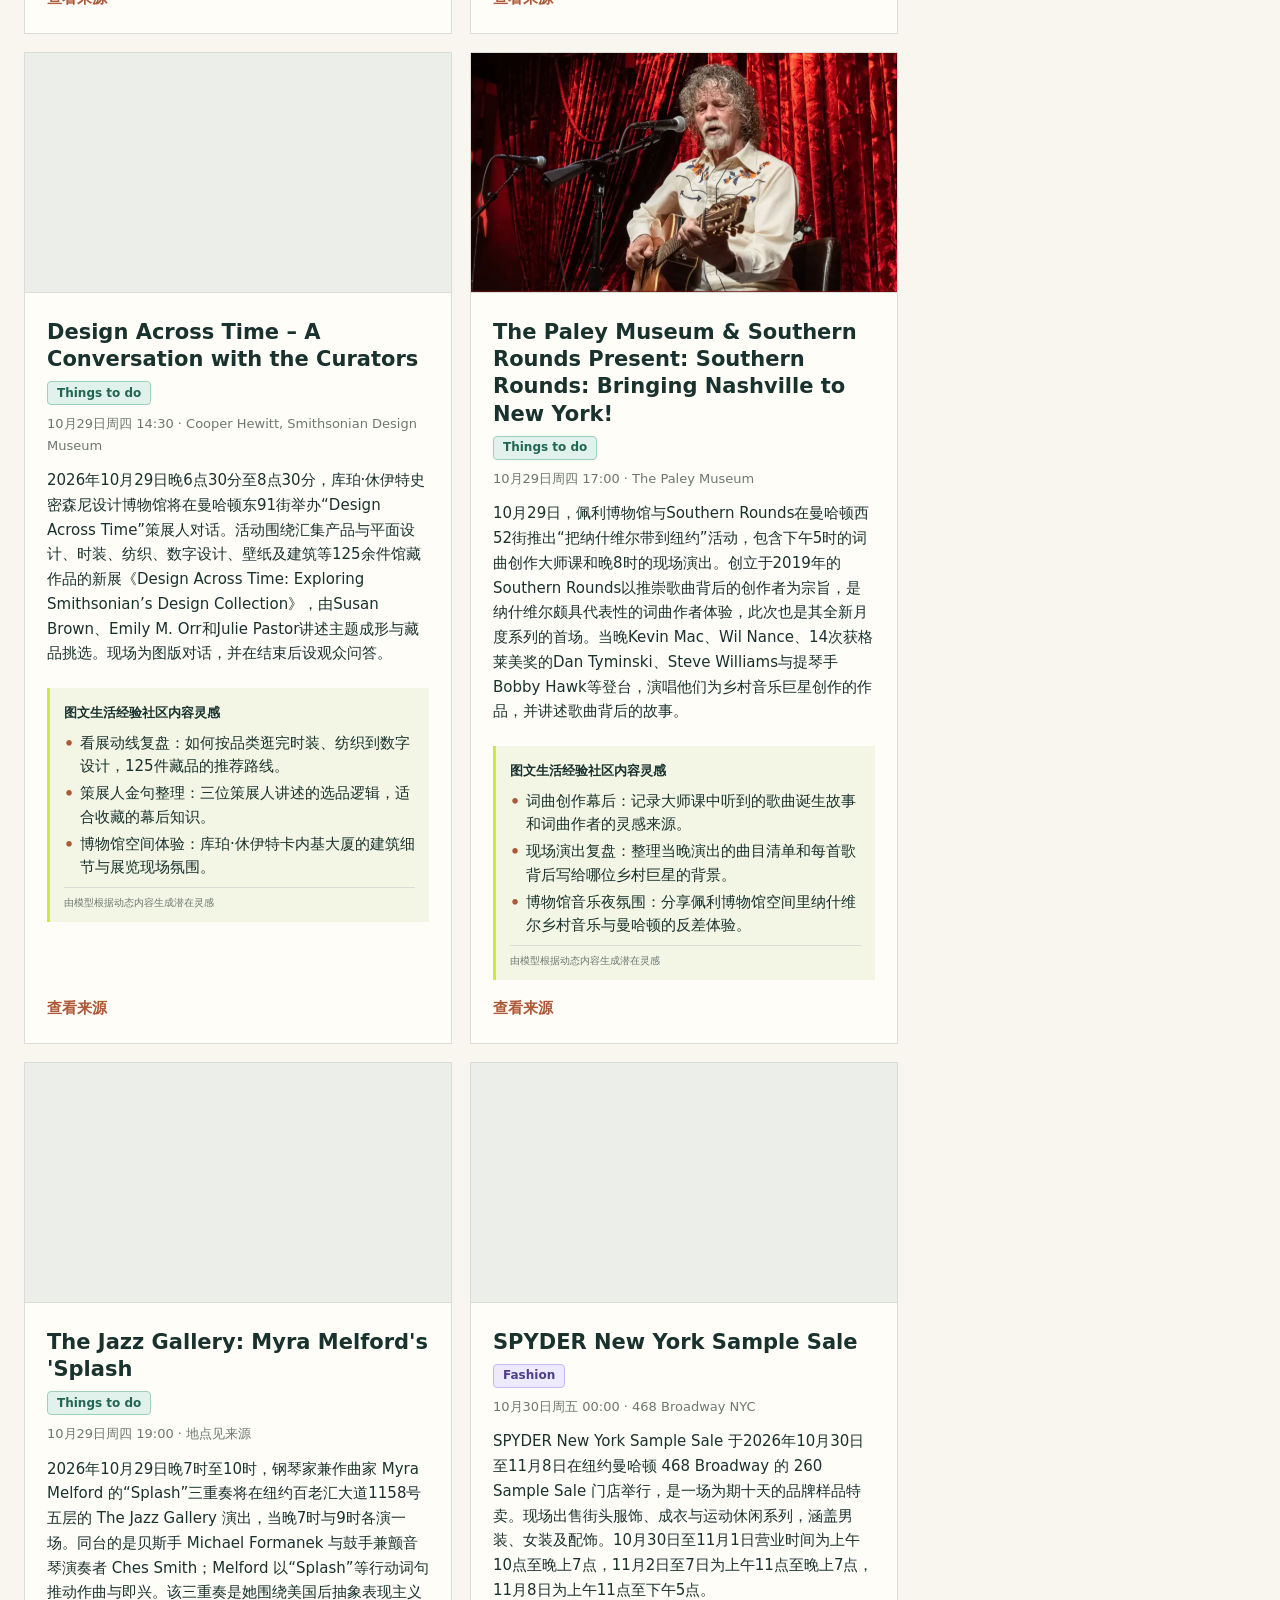
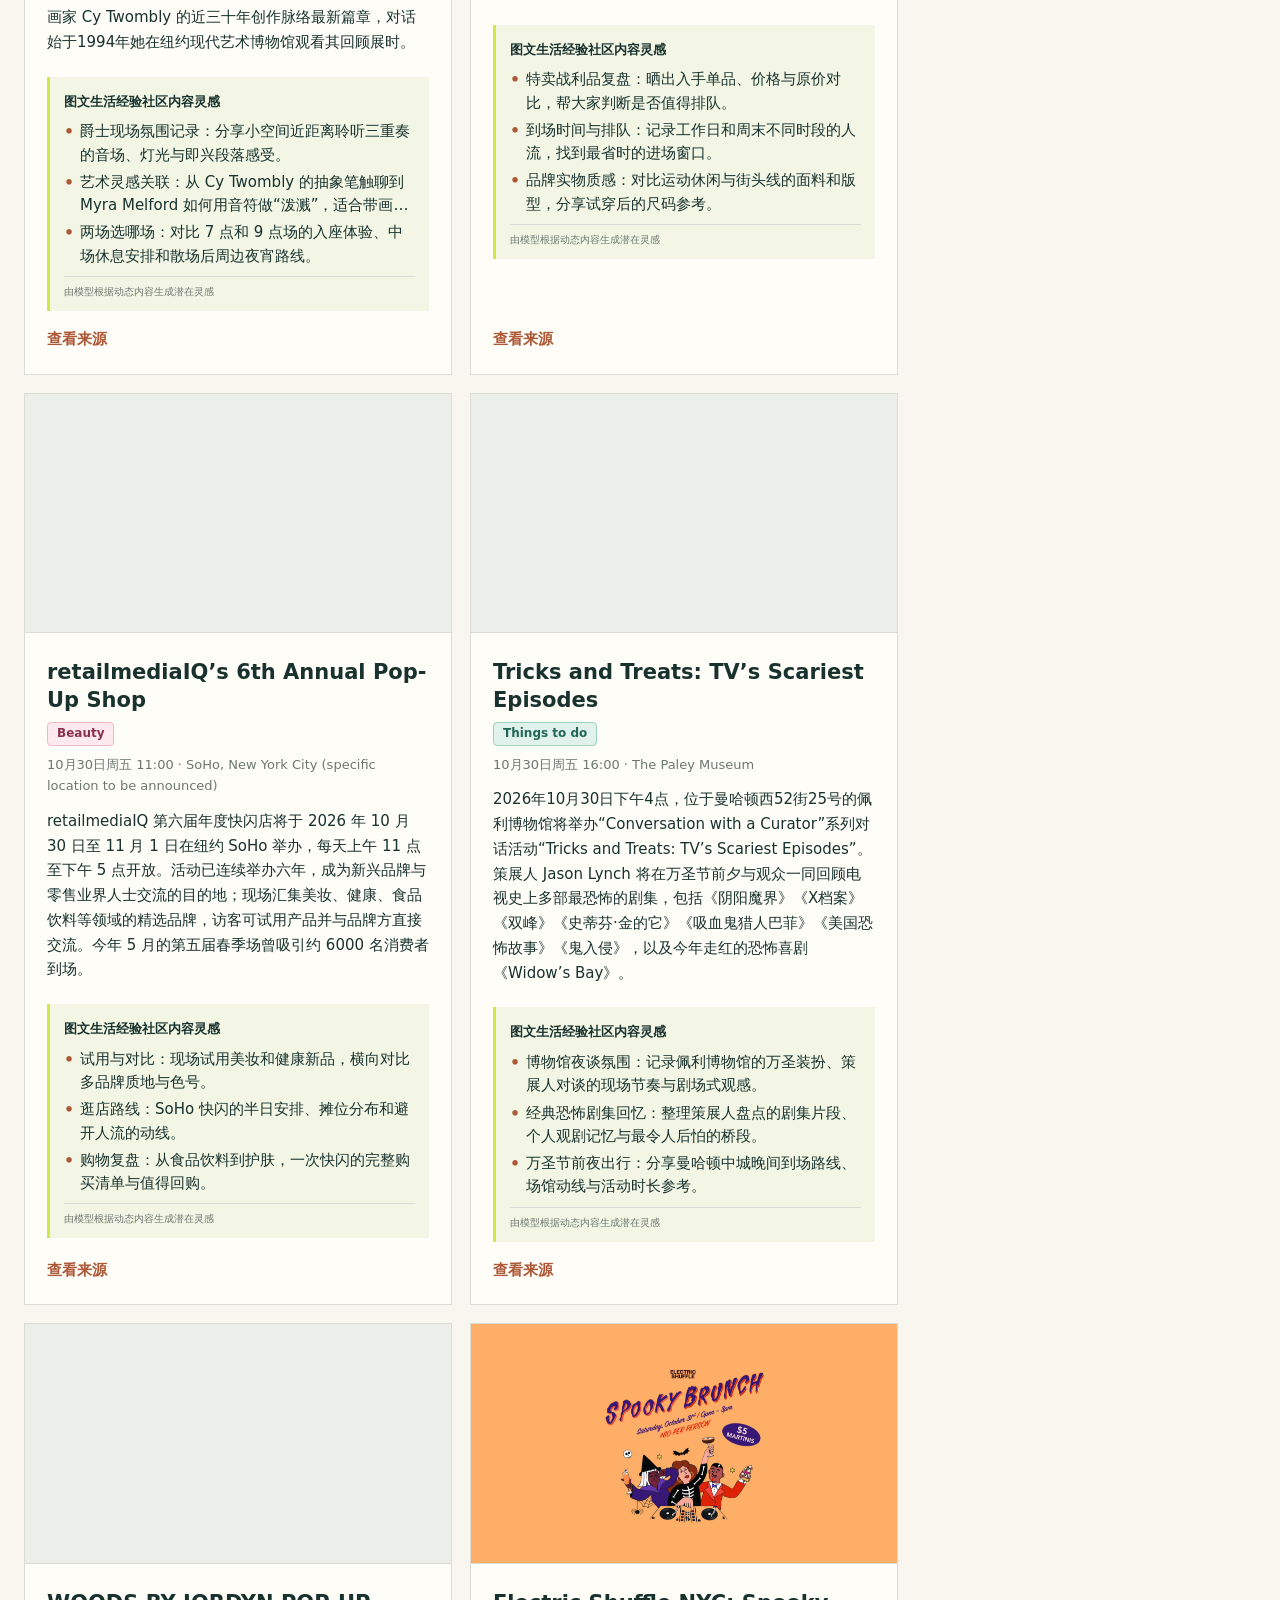
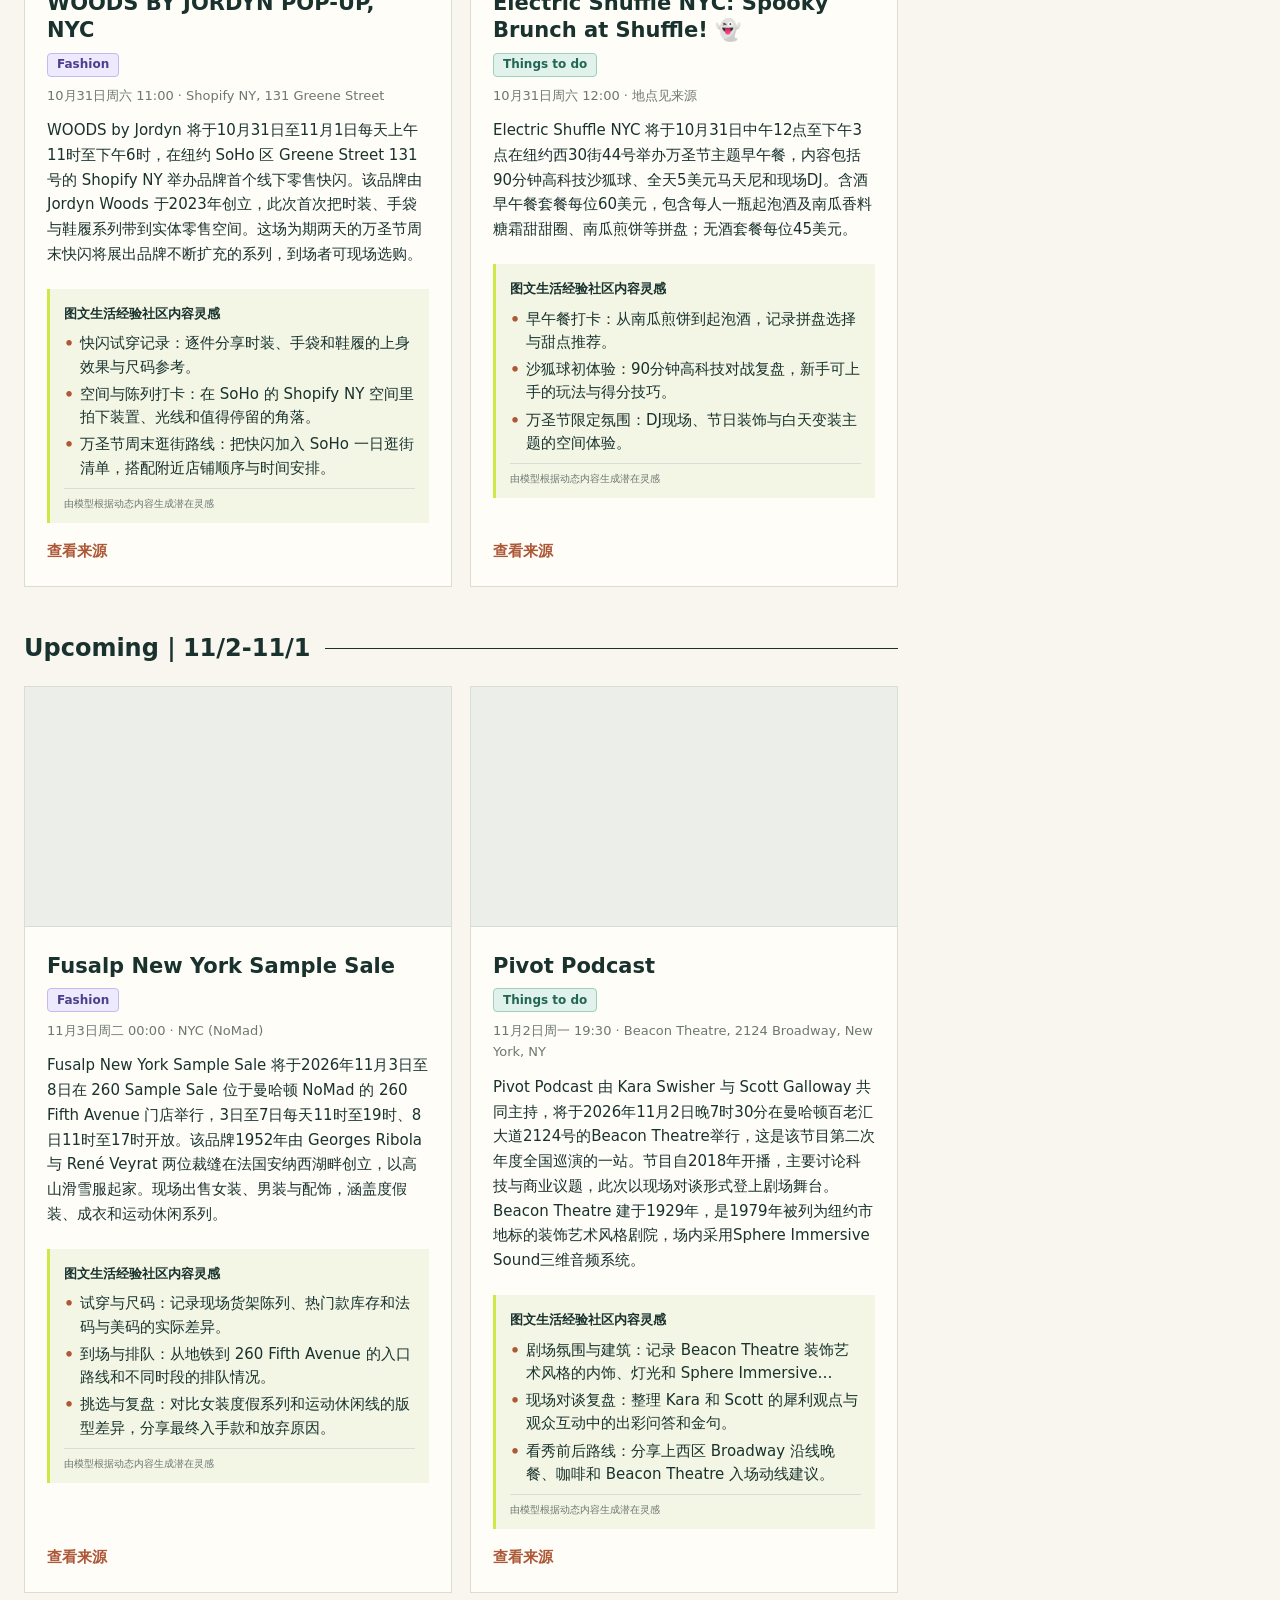
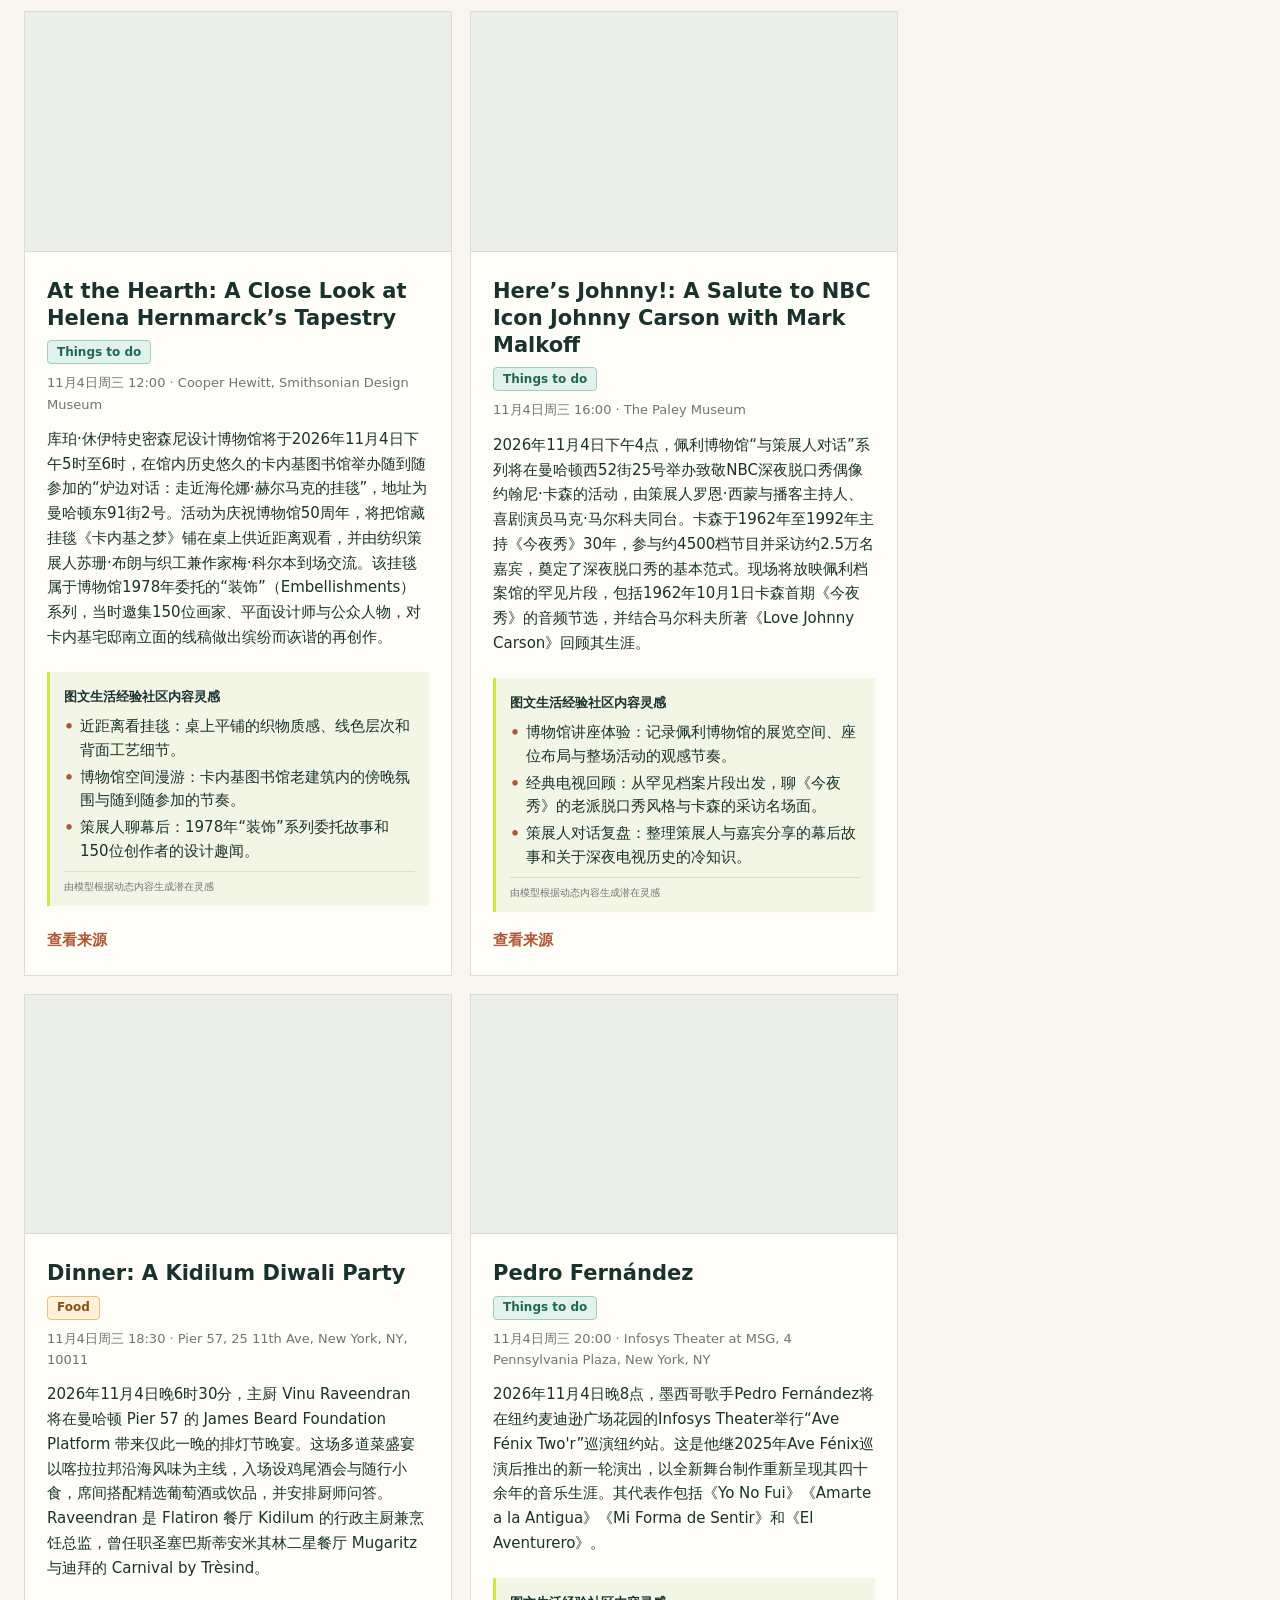
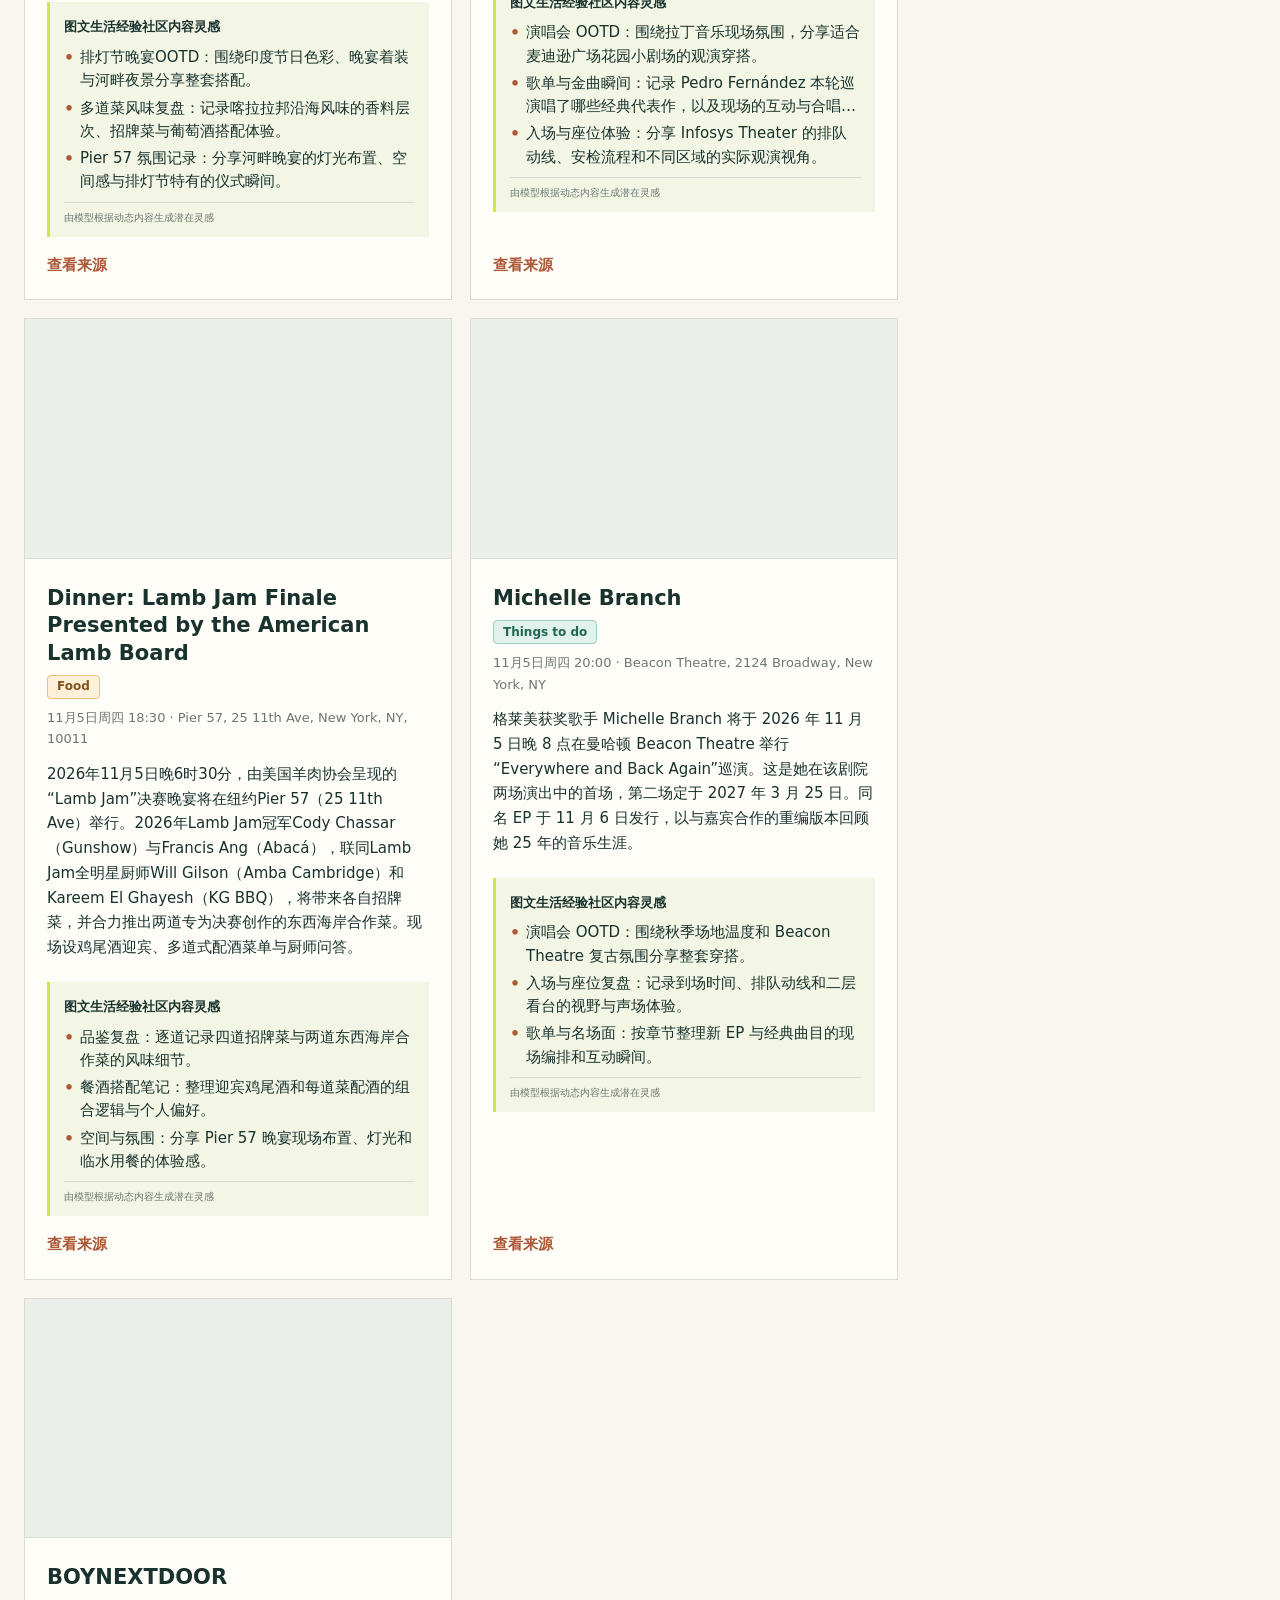
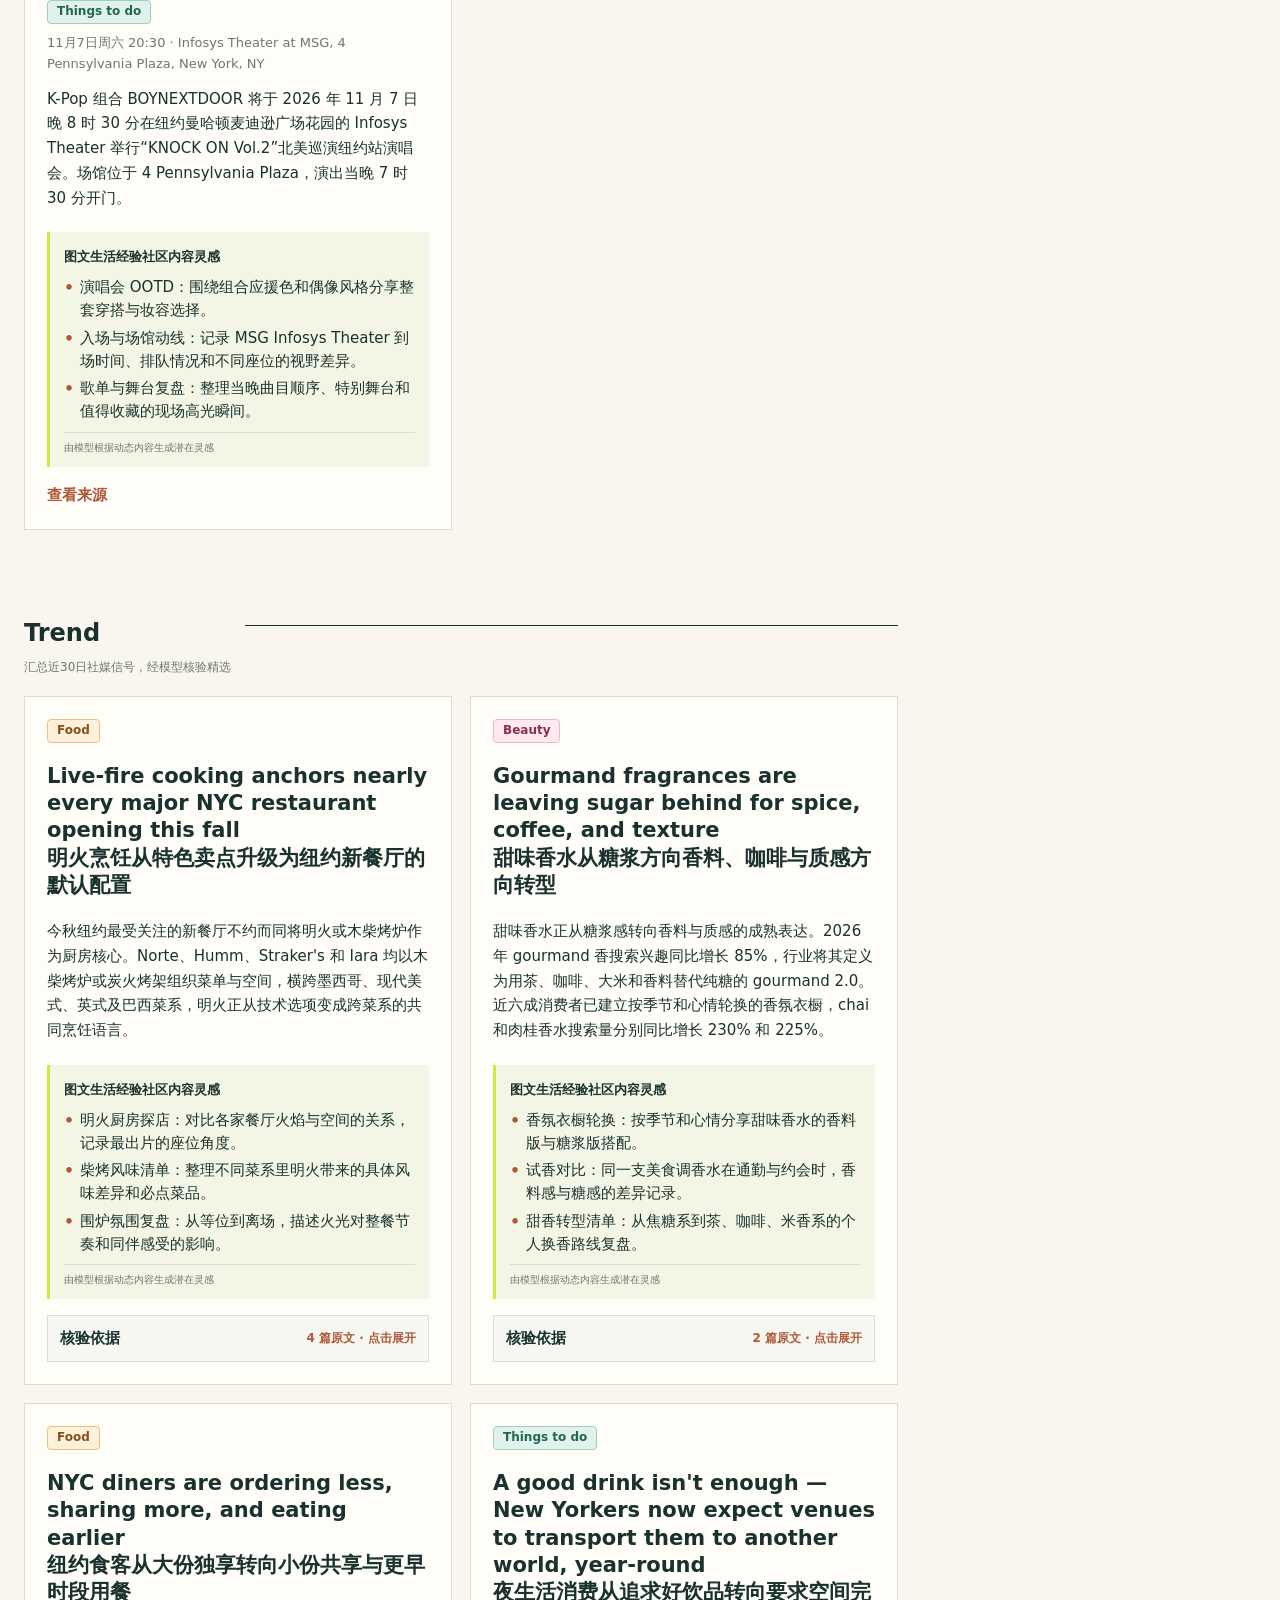
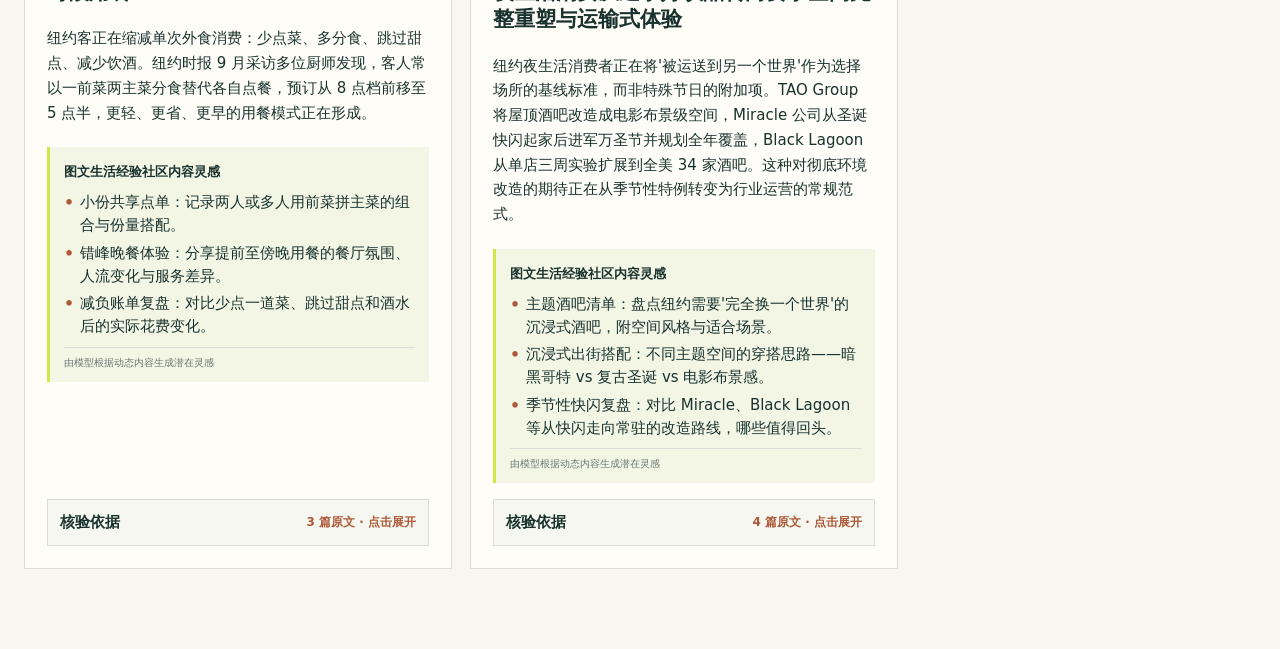
==== commit c0b4764e: "Publish NYC Pulse" ====
--- a/index.html
+++ b/index.html
@@ -13,7 +13,7 @@
     main{max-width:1120px;margin:auto;padding:42px 24px 80px}main.admin-main{overflow-x:hidden}main.report-main{max-width:1480px}.eyebrow{color:var(--rust);font-size:12px;font-weight:800;letter-spacing:.14em}
     h1{font-size:clamp(30px,5vw,56px);line-height:1.1;margin:12px 0 18px;max-width:850px}.report-title{font-family:Georgia,"Times New Roman",serif;font-size:clamp(44px,5.6vw,74px);font-weight:700;letter-spacing:0;line-height:1;max-width:none}h2{font-size:24px;margin:42px 0 18px}
     .lead{font-size:17px;color:var(--muted);max-width:760px}.selection-standards{margin:30px 0 10px;border-block:1px solid var(--ink);padding:22px 0 18px}.selection-standards-head{display:grid;grid-template-columns:170px minmax(0,1fr);gap:2px 24px}.selection-standards-head .eyebrow{grid-column:1}.selection-standards-head h2{grid-column:1;margin:2px 0 0;font-size:22px;line-height:1.25}.selection-standards-head p{grid-column:2;grid-row:1/3;margin:0;color:var(--muted);line-height:1.75}.selection-standard-grid{display:grid;grid-template-columns:repeat(2,minmax(0,1fr));gap:0;margin-top:20px;border-top:1px solid var(--line)}.selection-standard-grid article{padding:16px 20px 4px 0}.selection-standard-grid article+article{padding-left:20px;border-left:1px solid var(--line)}.selection-standard-grid h3{margin:0 0 7px;font-size:16px}.selection-standard-grid p{margin:0;line-height:1.75}.selection-evidence{margin:16px 0 0;padding-top:14px;border-top:1px solid var(--line);color:var(--muted);line-height:1.75}.report-filter-controls{display:flex;justify-content:flex-end;margin:18px 0 -6px}.weekline{display:flex;gap:14px;align-items:center;margin:42px 0 18px}.weekline>h2{margin:0}.rule{height:1px;background:var(--ink);flex:1}.report-filter{display:flex;flex-wrap:wrap;justify-content:flex-end;gap:8px}.report-filter-group{display:flex;overflow:hidden;border:1px solid #bfc7bd;border-radius:4px;background:white}.report-filter button{height:30px;padding:4px 8px;border:0;border-right:1px solid #bfc7bd;border-radius:0;background:white;color:var(--ink);font-size:12px;white-space:nowrap}.report-filter button:last-child{border-right:0}.report-filter button.active{background:var(--ink);color:white}.report-filter span{display:inline-block;min-width:16px;margin-left:4px;color:var(--muted);font-size:10px}.report-filter button.active span{color:rgba(255,255,255,.8)}.importance-chip{display:inline-flex;align-items:center;min-height:24px;padding:3px 9px;border:1px solid transparent;border-radius:4px;font-size:12px;font-weight:750;line-height:1.25;white-space:nowrap}.importance-chip.is-high{background:#f9ded5;border-color:#d99a83;color:#823b29}.importance-chip.is-medium{background:#fff0d9;border-color:#e8c17d;color:#84521a}.importance-chip.is-low{background:#e1f2ed;border-color:#9fcfbd;color:#226653}
-    .grid{display:grid;grid-template-columns:repeat(2,minmax(0,1fr));gap:18px}.event{background:var(--card);border:1px solid var(--line);padding:22px;min-height:220px;display:flex;flex-direction:column}.event-image{width:calc(100% + 44px);aspect-ratio:4/3;object-fit:cover;margin:-22px -22px 14px;border-bottom:1px solid var(--line);background:#ecefe9}.image-credit{margin:8px 0 0;color:var(--muted);font-size:11px}.image-credit a{color:var(--rust)}
+    .grid{display:grid;grid-template-columns:repeat(2,minmax(0,1fr));gap:18px}.event{background:var(--card);border:1px solid var(--line);padding:22px;min-height:220px;display:flex;flex-direction:column}.event-image-link{display:block;width:calc(100% + 44px);aspect-ratio:16/9;margin:-22px -22px 14px;border-bottom:1px solid var(--line);background:#ecefe9;overflow:hidden}.event-image{display:block;width:100%;height:100%;object-fit:cover}.image-credit{margin:8px 0 0;color:var(--muted);font-size:11px}.image-credit a{color:var(--rust)}
     .event h3{font-size:21px;line-height:1.3;margin:12px 0 8px}.event .event-labels{margin:0 0 8px}.trend-rule{display:block;margin-top:-14px;color:var(--muted);font-size:12px;font-weight:500}.meta{color:var(--muted);font-size:13px}.summary{margin:12px 0 18px}.source{margin-top:auto;color:var(--rust);font-weight:700}
     .event-labels,.moment-tags{display:flex;flex-wrap:wrap;gap:6px}.label-chip,.tag{display:inline-flex;align-items:center;min-height:24px;padding:3px 9px;border:1px solid transparent;border-radius:4px;font-size:12px;font-weight:750;line-height:1.25;white-space:nowrap}.label-chip.is-beauty{background:#fde9ee;border-color:#efb8c6;color:#8b304c}.label-chip.is-fashion{background:#eeeafd;border-color:#c5b9ef;color:#4e3f8d}.label-chip.is-food{background:#fff0d9;border-color:#e8c17d;color:#84521a}.label-chip.is-play{background:#e1f2ed;border-color:#9fcfbd;color:#226653}.label-chip.is-neutral,.tag{background:#f0f2ed;border-color:#d9ddd5;color:#51615a}.label-chip.is-fallback{border-style:dashed}.source-tags{margin-top:7px}.empty{padding:34px;border:1px dashed var(--line);color:var(--muted)}
     .archive-row{display:flex;justify-content:space-between;border-top:1px solid var(--line);padding:18px 0}.adminbar{display:flex;gap:10px;flex-wrap:wrap;margin:22px 0}
@@ -25,7 +25,7 @@
     .event-group-row>td{background:#fffef8}.event-children{margin-top:10px;border:1px solid var(--line);background:var(--paper)}.event-children summary{cursor:pointer;padding:8px 10px;font-weight:750;color:var(--rust)}.event-child-list{border-top:1px solid var(--line)}.event-child{display:flex;justify-content:space-between;gap:12px;padding:9px 10px;border-bottom:1px solid var(--line)}.event-child:last-child{border-bottom:0}.event-child b,.event-child span{display:block}.event-child span{color:var(--muted);font-size:12px}.event-child .row-actions{flex:none}
     .candidate-review-table{min-width:1080px}.candidate-review-table th:nth-child(2){min-width:260px}.candidate-review-table th:nth-child(6){width:380px;min-width:380px}.review-feedback{display:grid;gap:10px}.model-review{padding-left:10px;border-left:3px solid var(--line)}.model-review.is-empty{color:var(--muted);font-size:12px}.model-review span,.model-review strong{display:block}.model-review .review-label{color:var(--muted);font-size:11px;font-weight:750}.model-review strong{margin:2px 0;font-size:15px}.model-review>span:last-of-type{color:var(--muted);font-size:12px}.model-review p{margin:5px 0 0;font-size:12px;line-height:1.55}.model-review .evidence-gap{color:#934631}.verdict-0{color:#386042}.verdict-1{color:#8a5a18}.verdict-2{color:#9d382d}.feedback-choice{display:grid;grid-template-columns:repeat(3,minmax(0,1fr));border:1px solid #bfc7bd;border-radius:4px;overflow:hidden}.feedback-choice button{min-height:34px;padding:5px 7px;border:0;border-right:1px solid #bfc7bd;border-radius:0;background:white;color:var(--ink);font-size:11px}.feedback-choice button:last-child{border-right:0}.feedback-choice button.active{background:var(--ink);color:white}.feedback-detail{border-top:1px solid var(--line)}.feedback-detail summary{cursor:pointer;padding:7px 0;color:var(--rust);font-size:12px;font-weight:750}.feedback-detail label{display:block;margin-top:7px;color:var(--muted);font-size:11px;font-weight:750}.feedback-detail select,.feedback-detail textarea{display:block;width:100%;margin-top:3px;padding:7px 8px;color:var(--ink);font-size:12px}.clear-review-feedback{margin-top:8px;padding:5px 8px;font-size:11px}.event-child-main{min-width:0;flex:1}.review-feedback.compact{margin-top:9px;padding-top:9px;border-top:1px dashed var(--line)}.review-feedback.compact .model-review p{max-width:660px}.review-feedback.compact .feedback-choice{max-width:360px}
     .public-child-list{margin:4px 0 16px;border-top:1px solid var(--line);border-bottom:1px solid var(--line)}.public-child-list summary{cursor:pointer;padding:8px 0;font-weight:750;color:var(--rust)}.public-child-list>div{display:grid;grid-template-columns:1fr auto;gap:2px 12px;padding:8px 0;border-top:1px solid var(--line)}.public-child-list span{color:var(--muted);font-size:12px}.public-child-list a{grid-column:2;grid-row:1/3;color:var(--rust);align-self:center;font-size:12px}
-    .report-preview{margin-top:18px;padding:28px 30px 34px}.report-preview>.modal-head{top:68px;z-index:3}.report-preview>.lead{margin:6px 0 30px;max-width:820px}.preview-section{margin-top:32px}.preview-section:first-of-type{margin-top:24px}.preview-section h3{margin:0 0 16px;padding:0 2px 10px;border-bottom:2px solid var(--ink)}.preview-section h3 small{color:var(--muted);font-weight:500}.draft-event{position:relative}.draft-event-meta{display:flex;align-items:center;gap:6px;margin:0 0 5px}.draft-origin,.importance-chip{display:inline-flex;align-items:center;min-height:22px;padding:2px 7px;border:1px solid var(--line);font-size:11px;font-weight:750}.draft-origin{background:#f3f6e5;color:#51615a}.importance-chip.is-high{background:#f9ded5;border-color:#d99a83;color:#823b29}.importance-chip.is-medium{background:#fff0d9;border-color:#e8c17d;color:#84521a}.importance-chip.is-low{background:#e1f2ed;border-color:#9fcfbd;color:#226653}.importance-chip.is-pending{background:#f0f2ed;color:#6d7772;border-style:dashed}.importance-chip.is-failed{background:#fae3de;border-color:#d9a096;color:#9d382d}.report-preview .event{min-height:0;margin:0 0 14px;padding:22px 24px 24px;border:1px solid var(--line);background:#fffef9}.report-preview .event:last-child{margin-bottom:0;border:1px solid var(--line)}.report-preview .event-image{width:calc(100% + 48px);max-height:420px;margin:-22px -24px 14px}.report-preview .event h3{margin:13px 0 10px}.report-preview .event .meta{margin-bottom:2px}.report-preview .event .summary{margin:14px 0 16px;line-height:1.8}.report-preview .event .source{margin-top:2px}.report-preview .modal-head .row-actions{flex-wrap:wrap;justify-content:flex-end}
+    .report-preview{margin-top:18px;padding:28px 30px 34px}.report-preview>.modal-head{top:68px;z-index:3}.report-preview>.lead{margin:6px 0 30px;max-width:820px}.preview-section{margin-top:32px}.preview-section:first-of-type{margin-top:24px}.preview-section h3{margin:0 0 16px;padding:0 2px 10px;border-bottom:2px solid var(--ink)}.preview-section h3 small{color:var(--muted);font-weight:500}.draft-event{position:relative}.draft-event-meta{display:flex;align-items:center;gap:6px;margin:0 0 5px}.draft-origin,.importance-chip{display:inline-flex;align-items:center;min-height:22px;padding:2px 7px;border:1px solid var(--line);font-size:11px;font-weight:750}.draft-origin{background:#f3f6e5;color:#51615a}.importance-chip.is-high{background:#f9ded5;border-color:#d99a83;color:#823b29}.importance-chip.is-medium{background:#fff0d9;border-color:#e8c17d;color:#84521a}.importance-chip.is-low{background:#e1f2ed;border-color:#9fcfbd;color:#226653}.importance-chip.is-pending{background:#f0f2ed;color:#6d7772;border-style:dashed}.importance-chip.is-failed{background:#fae3de;border-color:#d9a096;color:#9d382d}.report-preview .event{min-height:0;margin:0 0 14px;padding:22px 24px 24px;border:1px solid var(--line);background:#fffef9}.report-preview .event:last-child{margin-bottom:0;border:1px solid var(--line)}.report-preview .event-image-link{width:calc(100% + 48px);max-height:420px;margin:-22px -24px 14px}.report-preview .event.is-manual-upload .event-image{object-fit:contain}.report-preview .event h3{margin:13px 0 10px}.report-preview .event .meta{margin-bottom:2px}.report-preview .event .summary{margin:14px 0 16px;line-height:1.8}.report-preview .event .source{margin-top:2px}.report-preview .modal-head .row-actions{flex-wrap:wrap;justify-content:flex-end}
     .draft-banner{display:flex;align-items:center;justify-content:space-between;gap:20px;margin:18px 0;padding:18px 20px;background:#f3f6e5;border:2px solid var(--ink);box-shadow:5px 5px 0 var(--lime)}.draft-banner h2{margin:3px 0;font-size:22px}.draft-banner p{margin:0;color:var(--muted)}#drawer:not(:empty){margin:18px 0 24px}
     body.modal-open{overflow:hidden}.modal-backdrop{position:fixed;inset:0;z-index:20;display:grid;place-items:center;padding:24px;background:rgba(25,50,46,.55);backdrop-filter:blur(3px)}.modal-dialog{width:min(820px,100%);max-height:calc(100vh - 48px);overflow:auto;margin:0;box-shadow:0 24px 70px rgba(12,26,23,.28)}.modal-head{position:sticky;top:-22px;z-index:1;display:flex;align-items:center;justify-content:space-between;margin:-22px -22px 14px;padding:18px 22px 12px;background:white;border-bottom:1px solid var(--line)}.modal-head h2{margin:0}.modal-close{padding:6px 10px}
     .statusgrid{display:grid;grid-template-columns:repeat(6,1fr);gap:10px;margin:24px 0}.statusgrid>div{background:var(--card);border:1px solid var(--line);padding:14px}.statusgrid span{display:block;color:var(--muted);font-size:12px}.statusgrid strong{display:block;margin-top:5px;font-size:16px}.statusgrid .source{display:inline-block;margin-top:5px;font-size:12px}
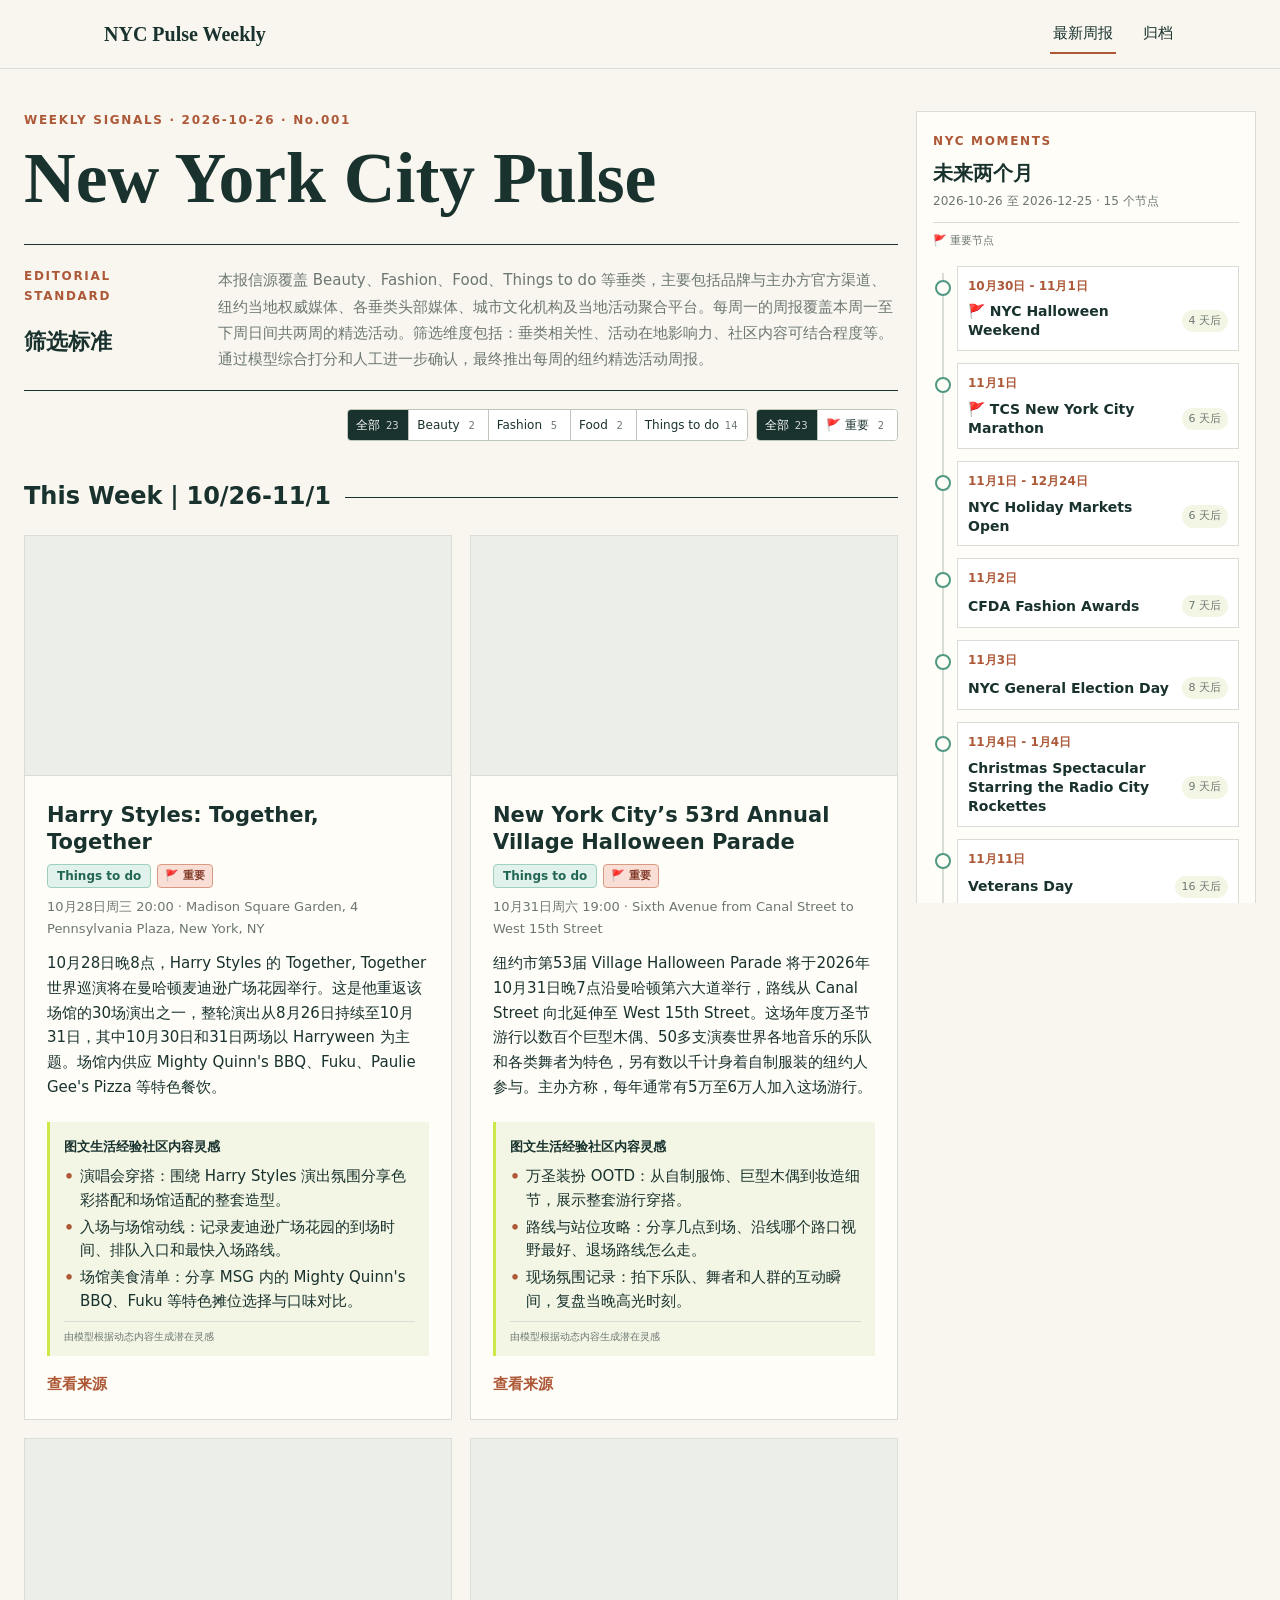
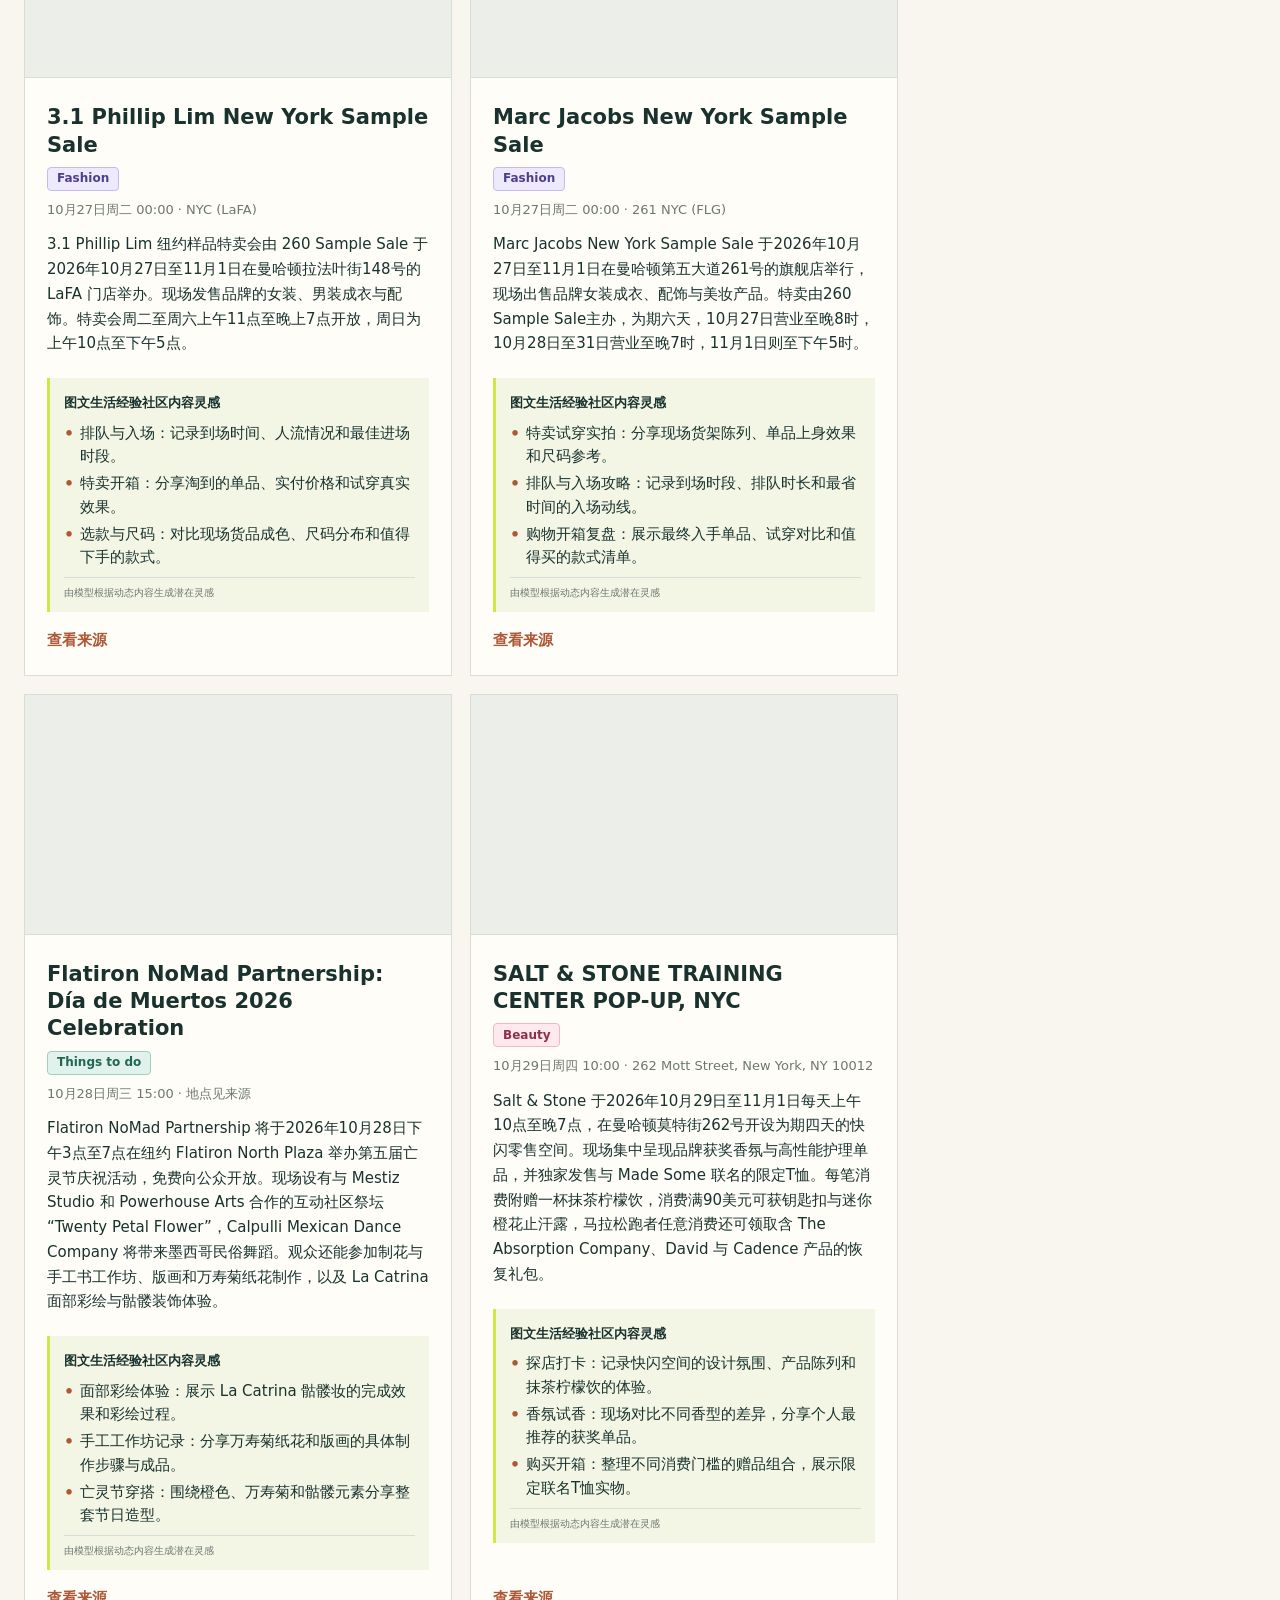
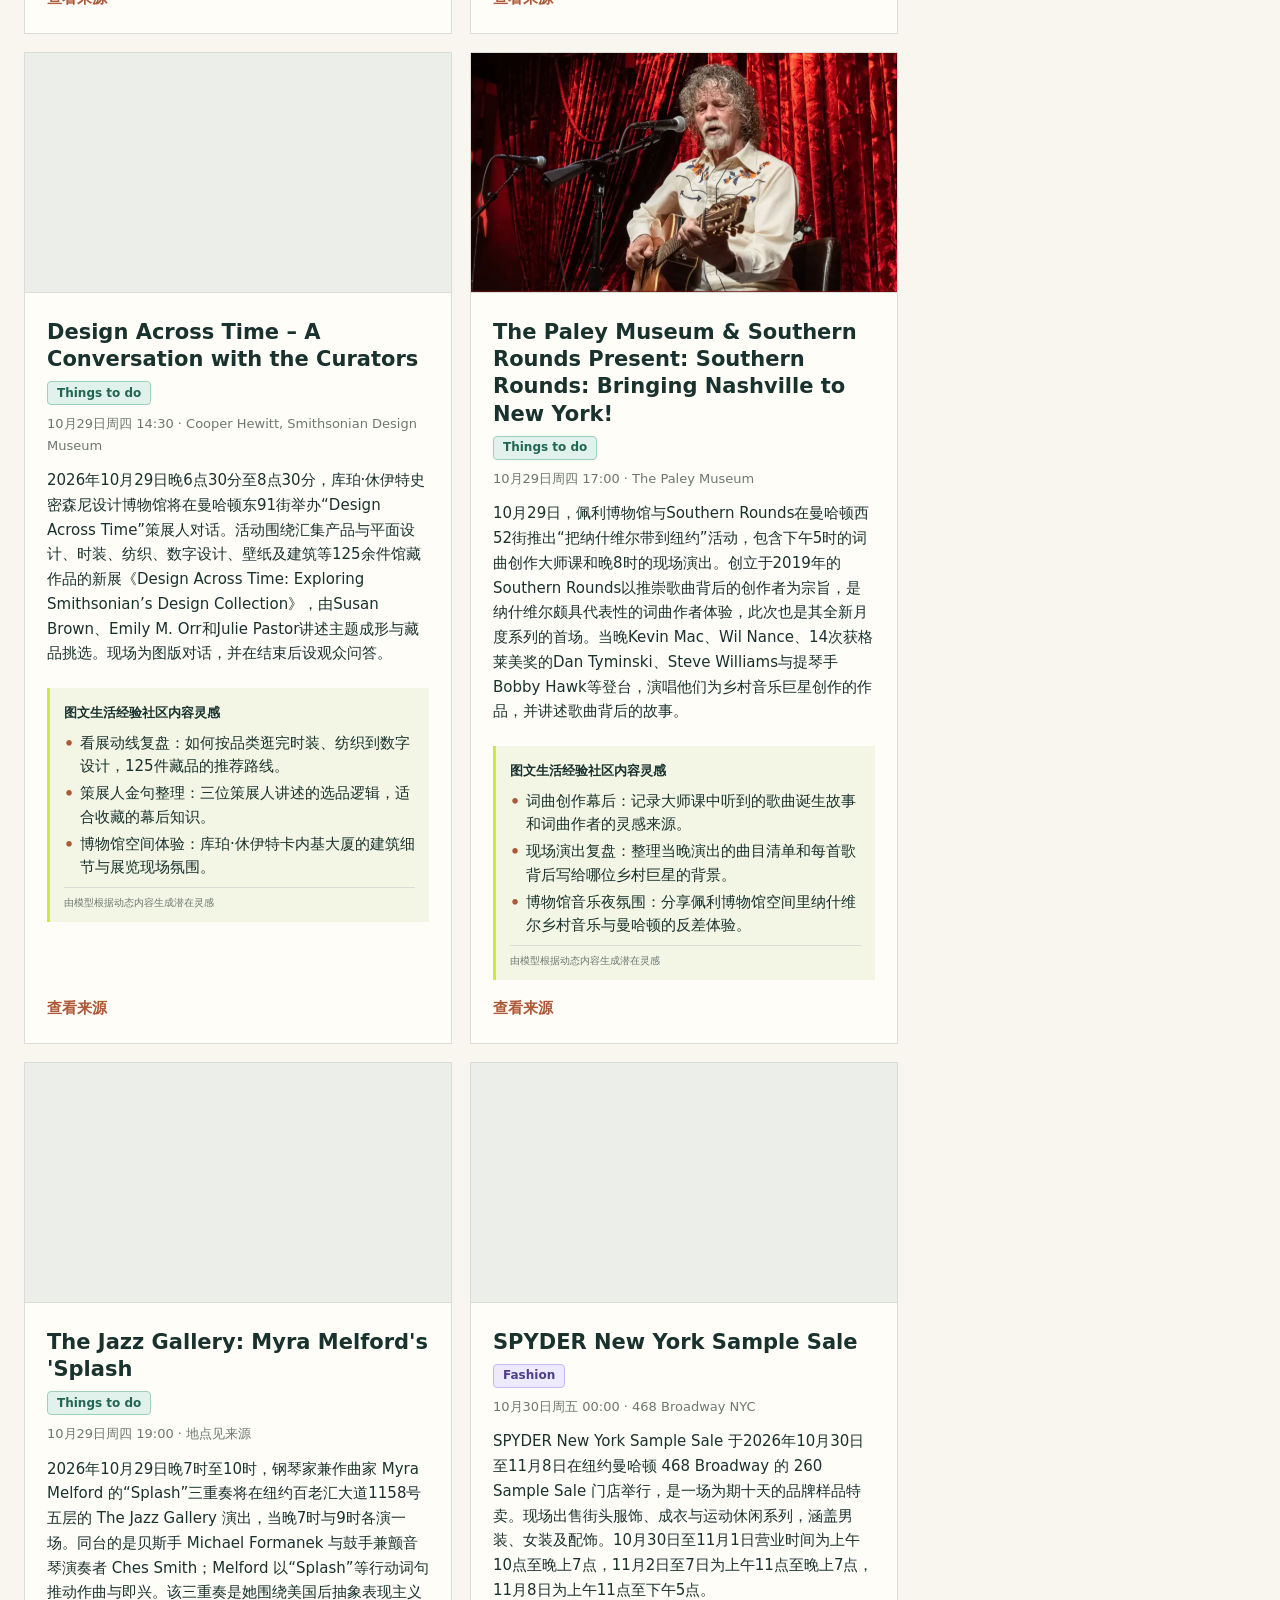
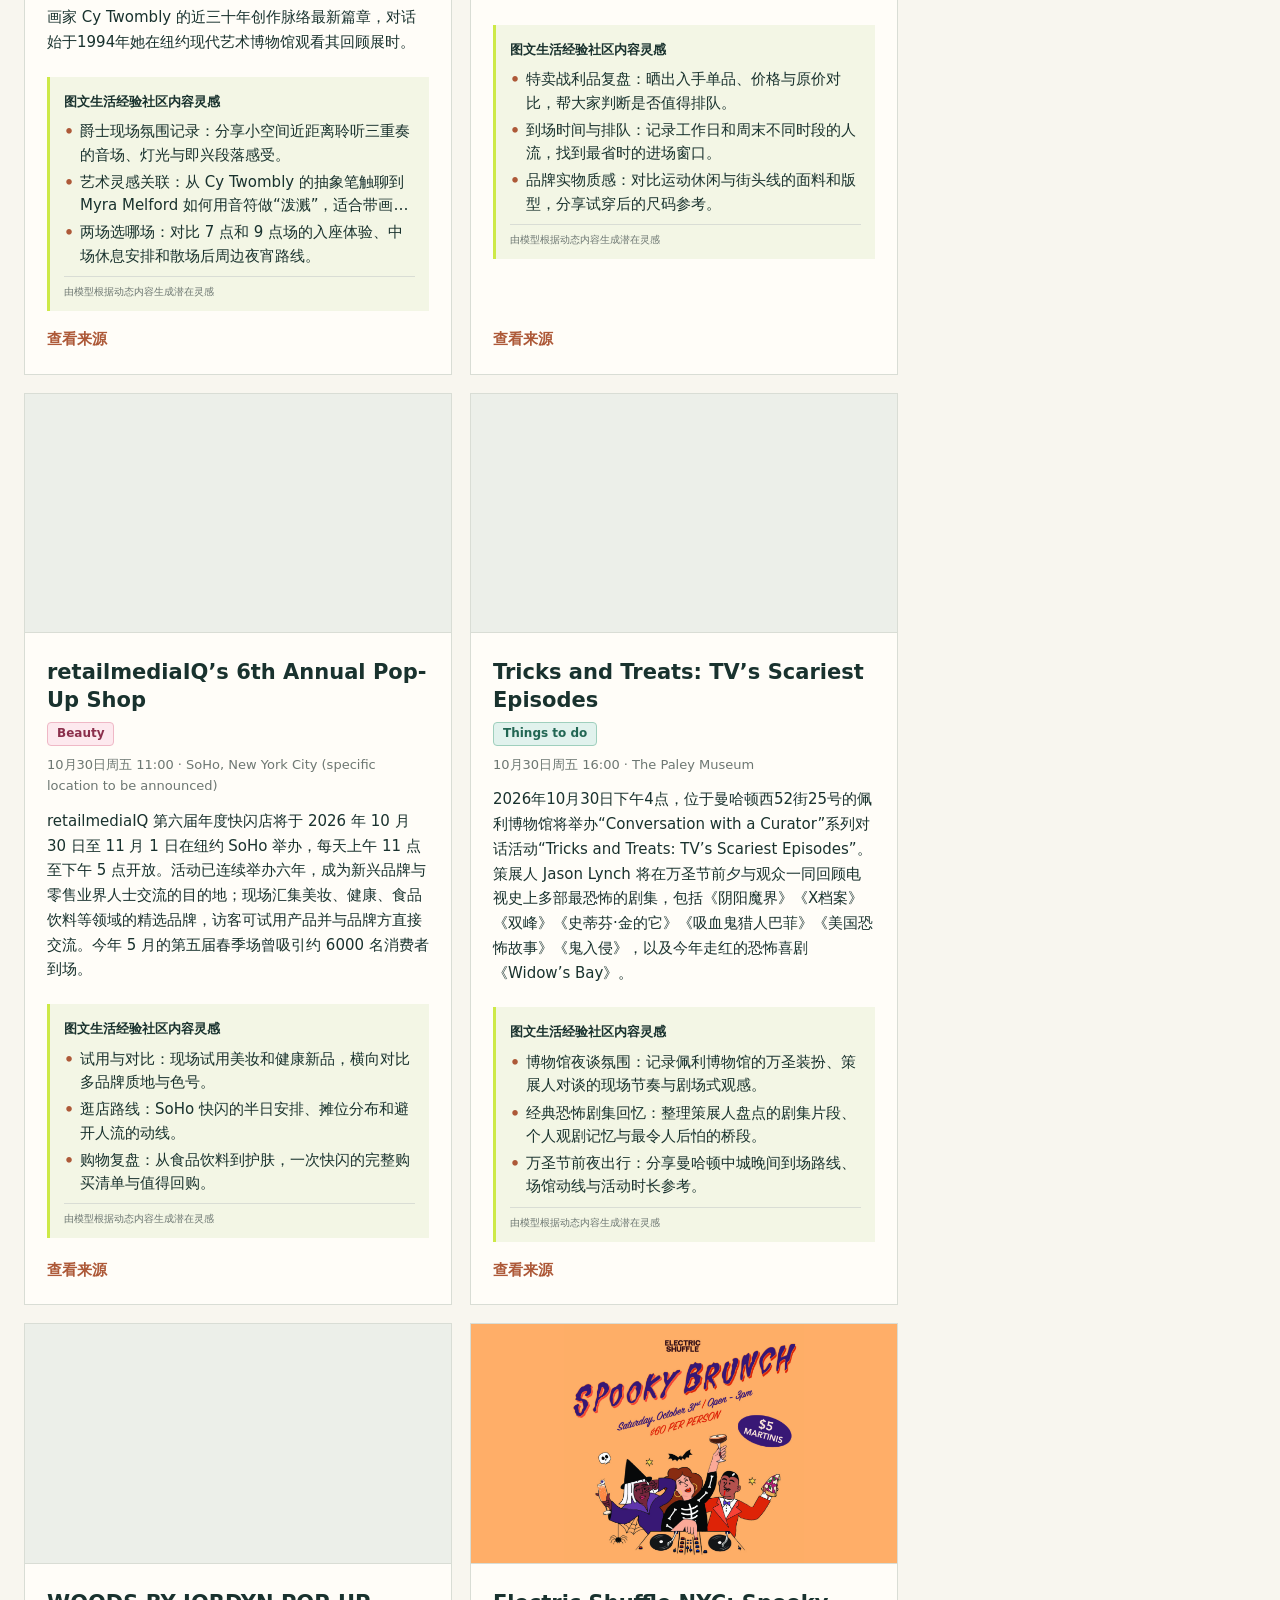
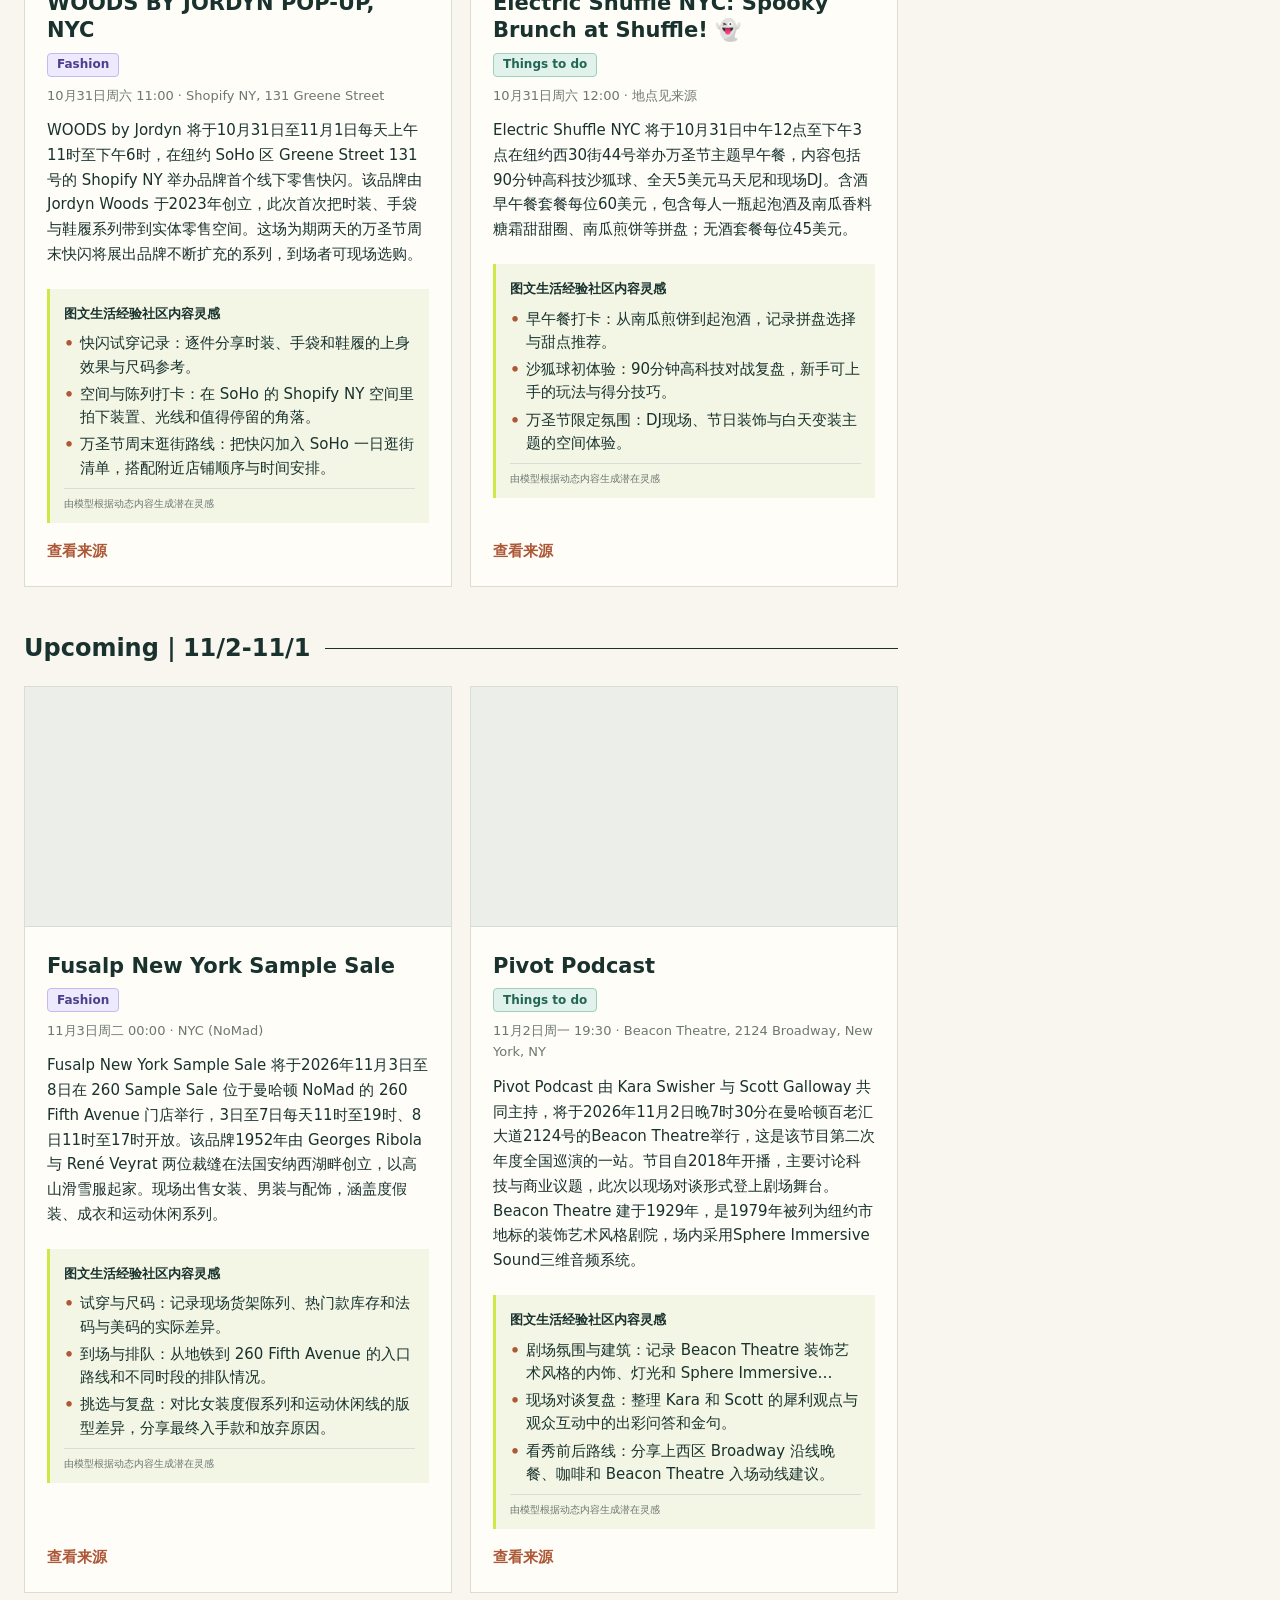
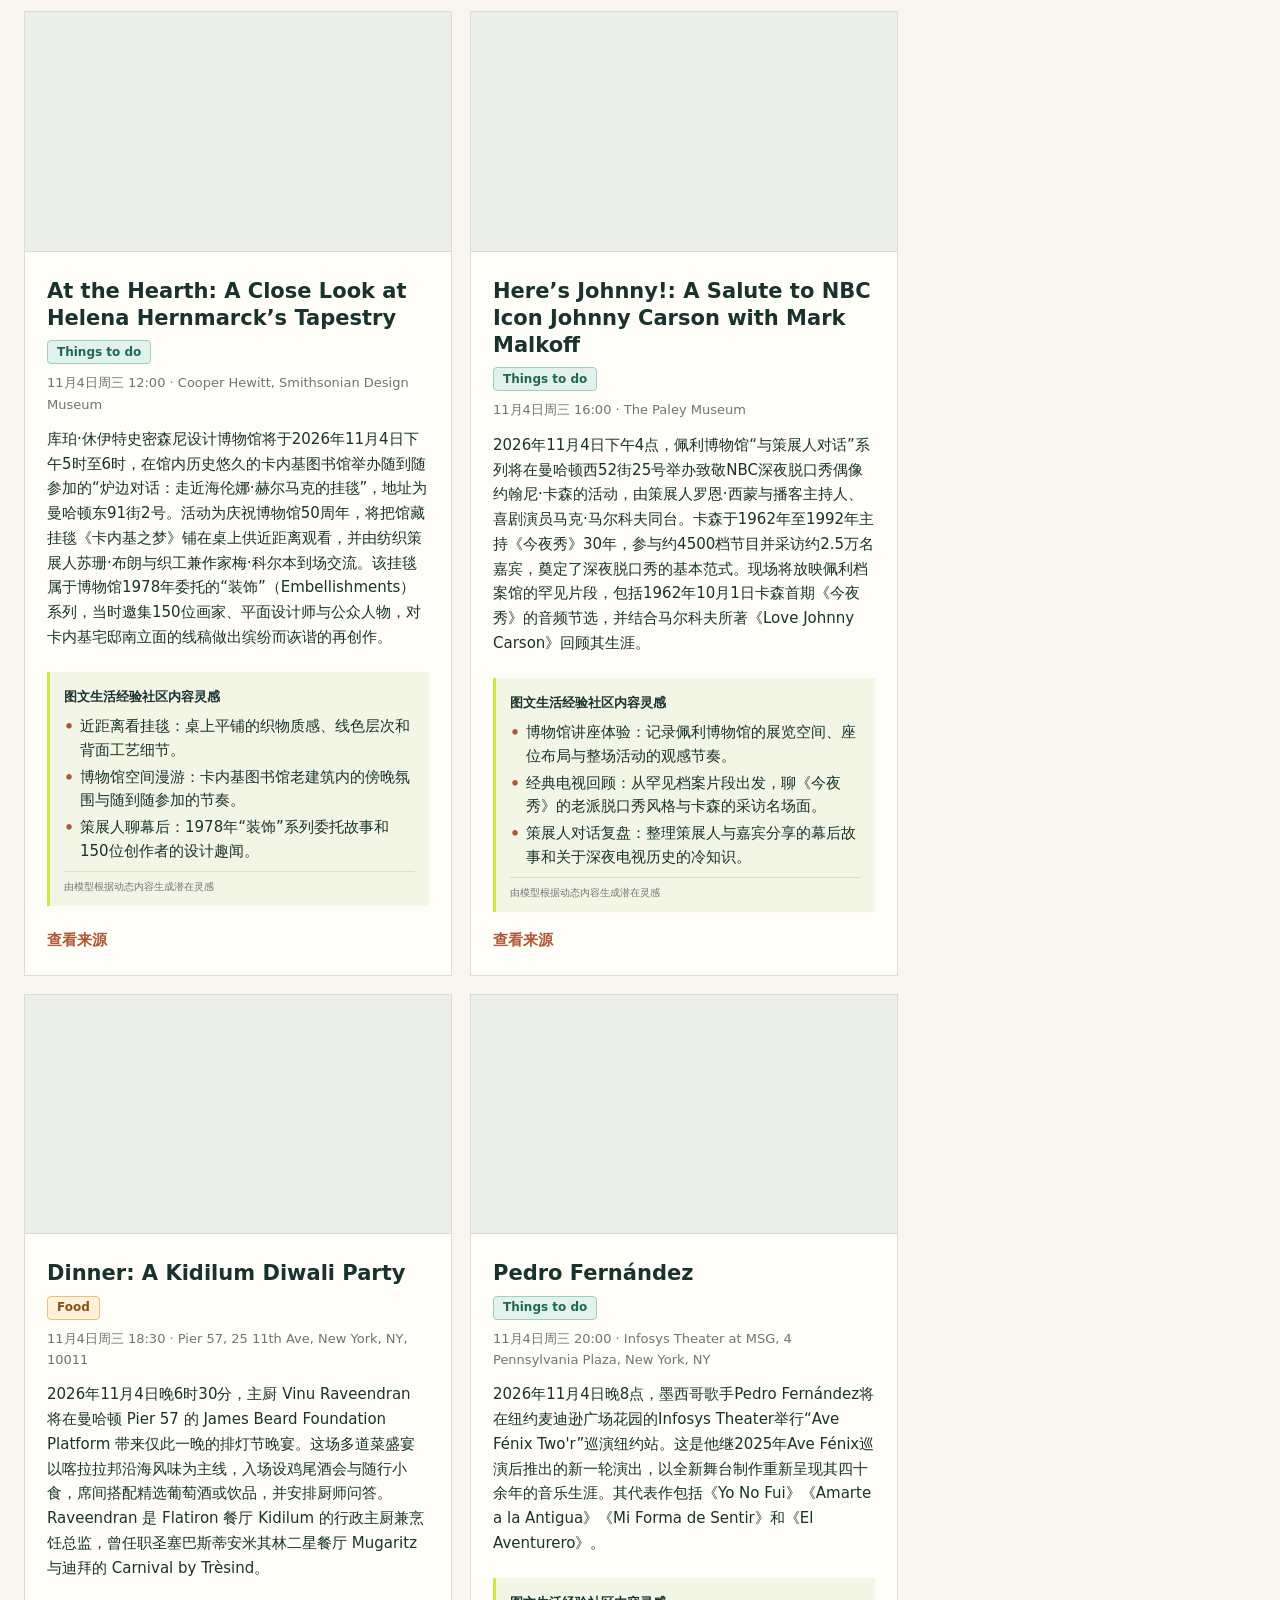
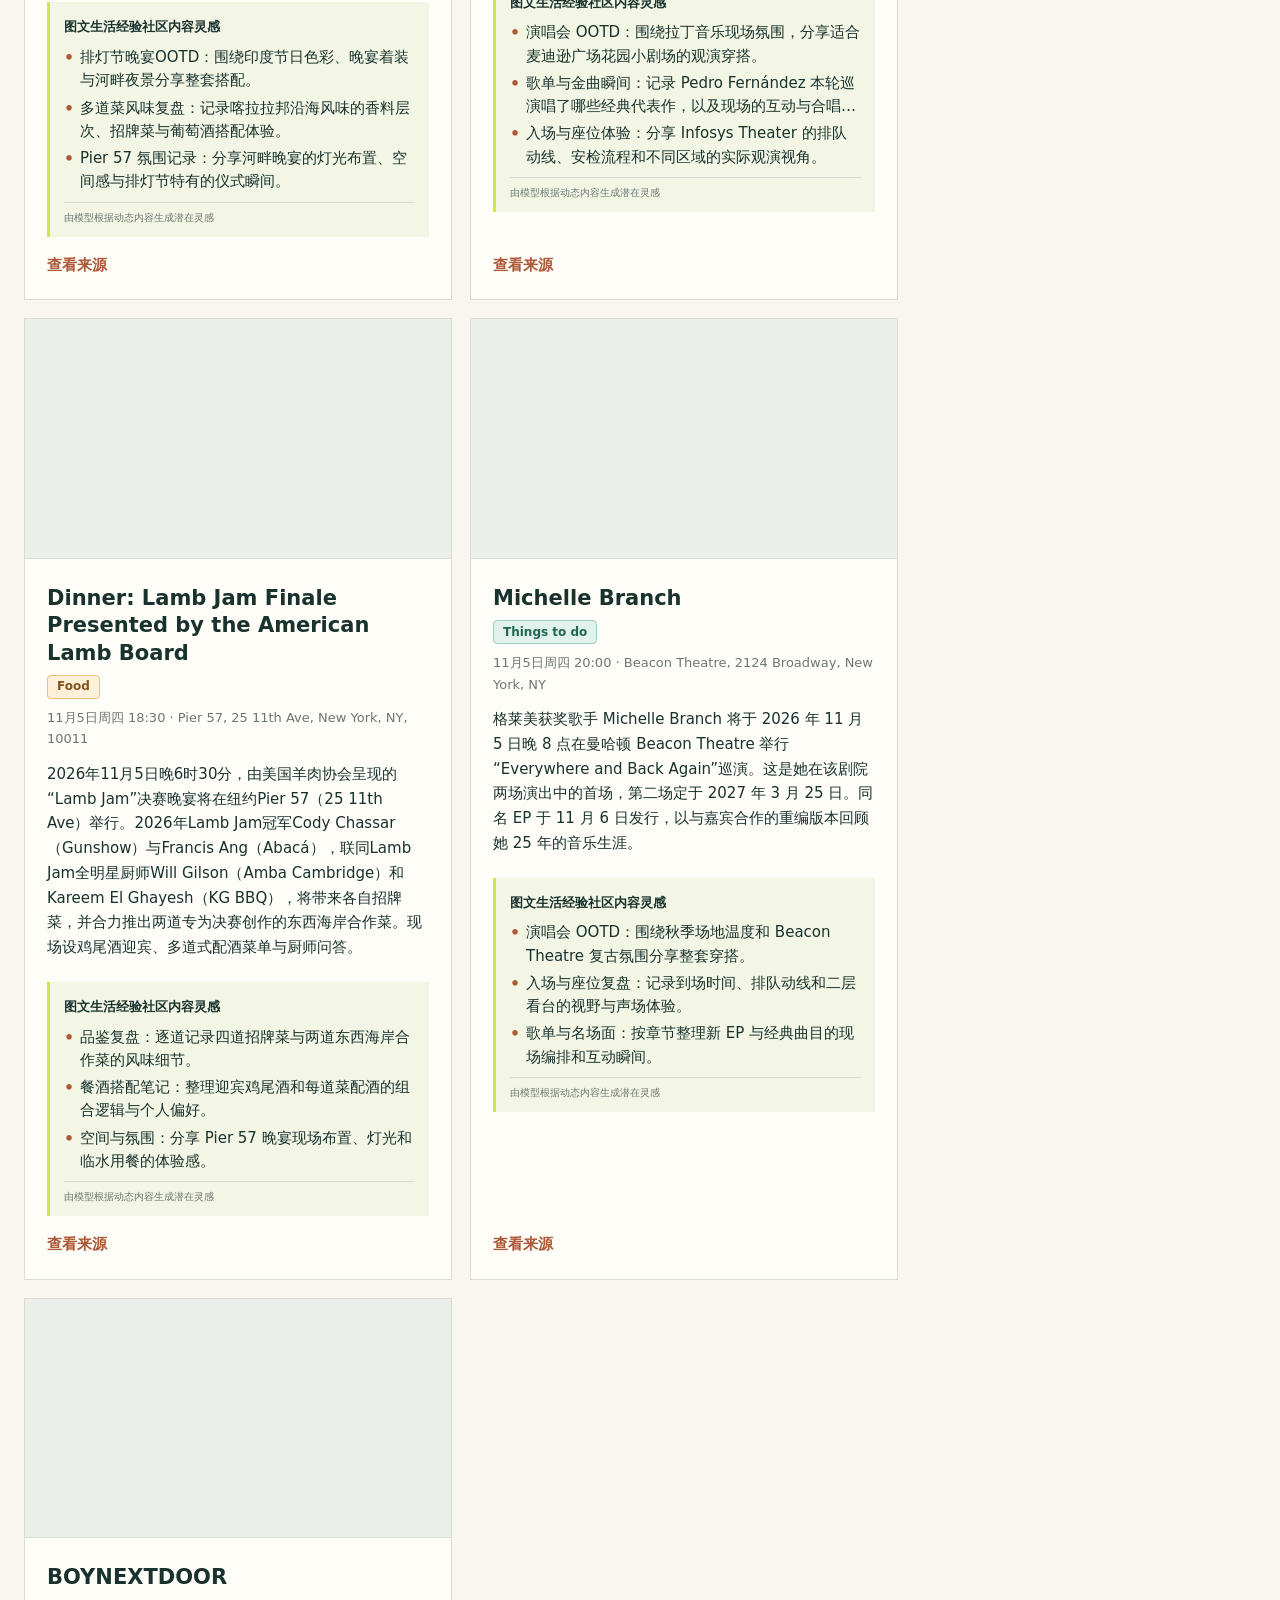
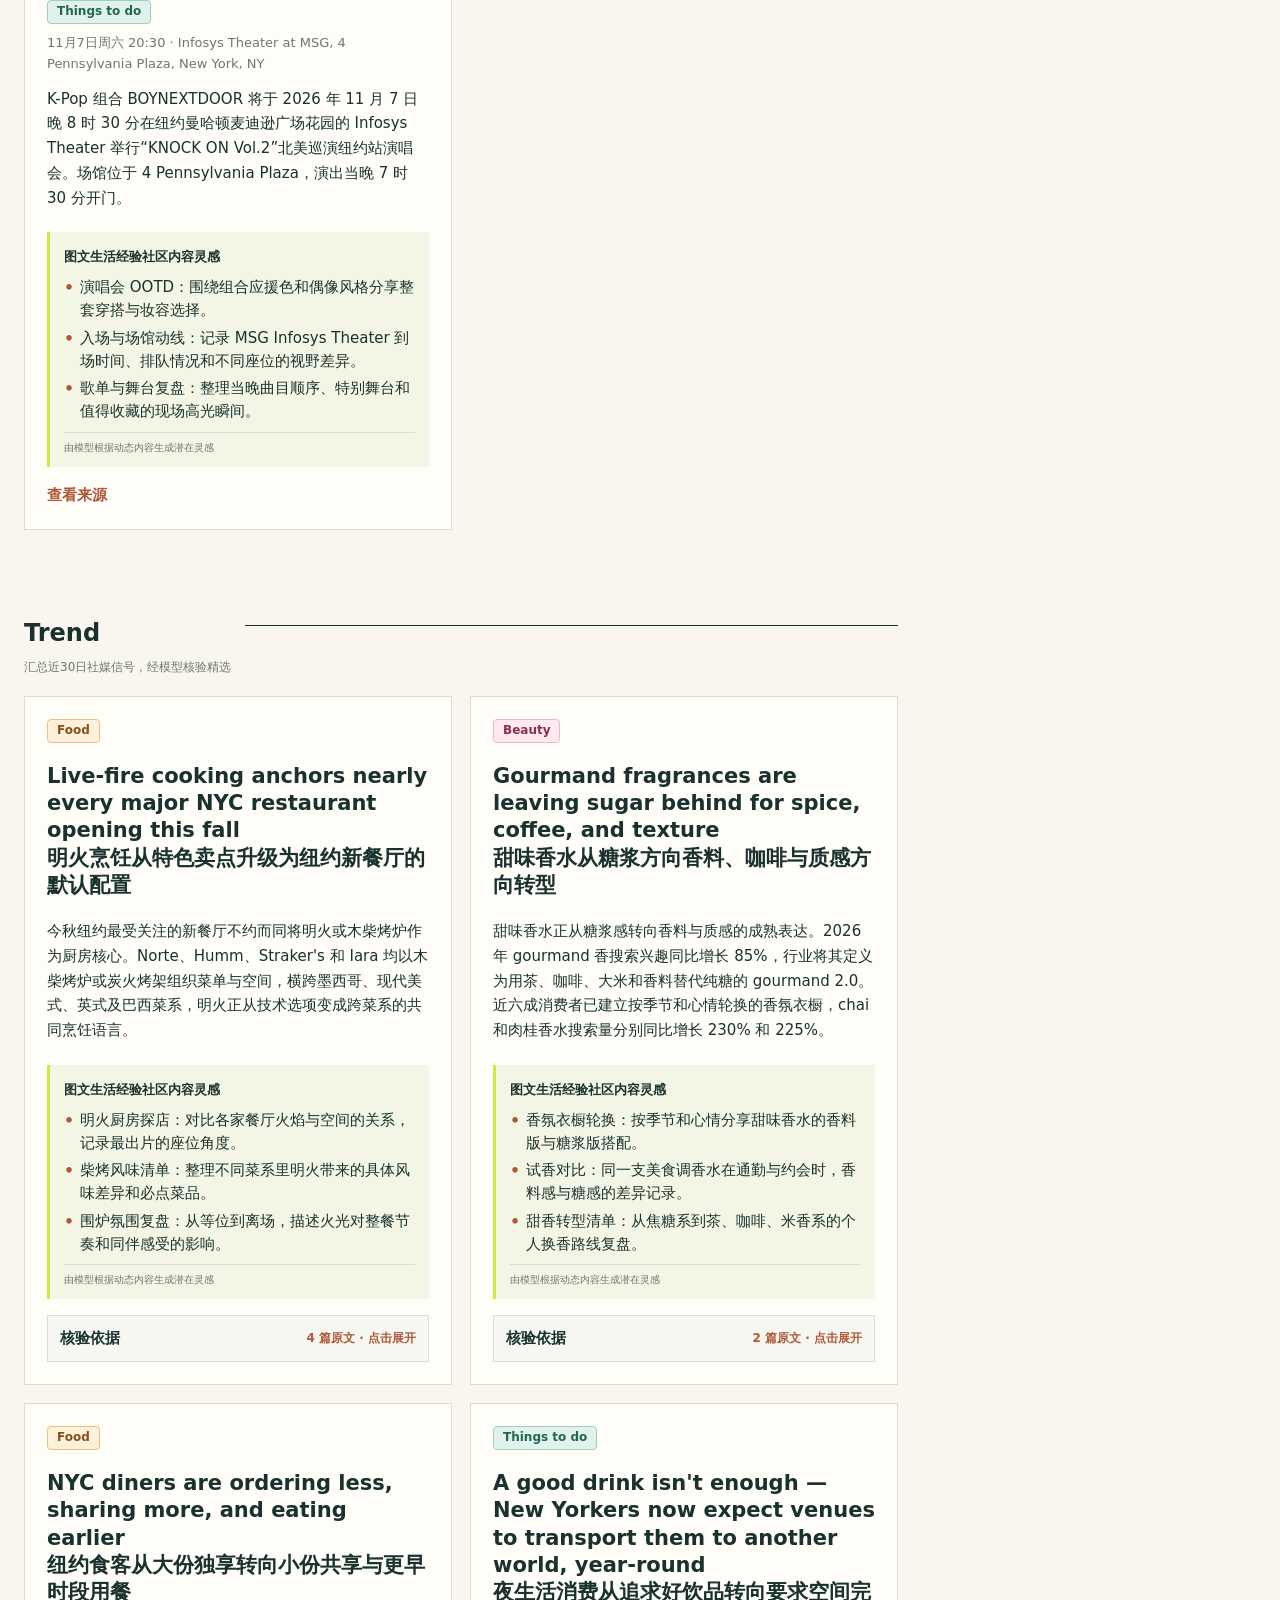
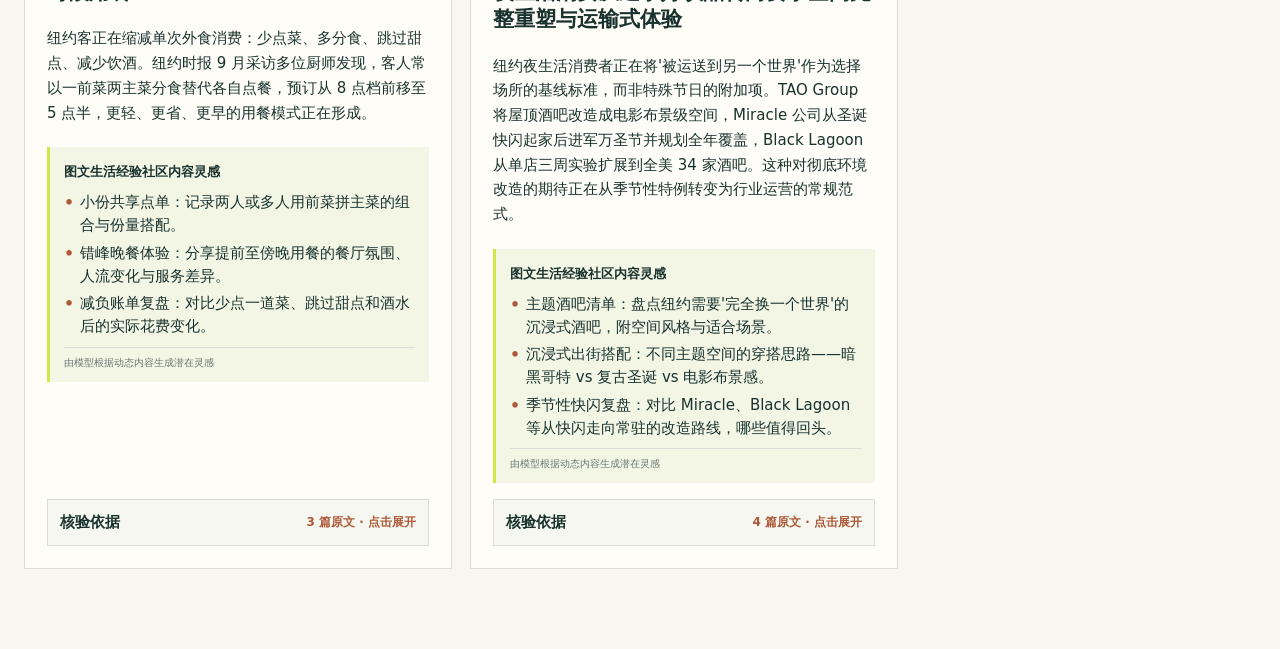
==== commit 1adcc20e: "Publish NYC Pulse" ====
--- a/index.html
+++ b/index.html
@@ -3,13 +3,15 @@
 <head>
   <meta charset="utf-8">
   <meta name="viewport" content="width=device-width,initial-scale=1">
-  <title>NYC Pulse</title>
+  <title>NYC Pulse Weekly</title>
+  <meta name="application-name" content="NYC Pulse Weekly">
+  <meta property="og:site_name" content="NYC Pulse Weekly">
   <style>
     :root{--ink:#19322e;--muted:#6d7772;--paper:#f8f6ef;--card:#fffdf8;--lime:#cde948;--rust:#ad5938;--line:#d9ddd5}
     *{box-sizing:border-box}body{margin:0;background:var(--paper);color:var(--ink);font:15px/1.65 system-ui,-apple-system,"PingFang SC",sans-serif}
     header{position:sticky;top:0;z-index:2;background:rgba(248,246,239,.95);border-bottom:1px solid var(--line);backdrop-filter:blur(8px)}
     nav{max-width:1120px;margin:auto;height:68px;display:flex;align-items:center;gap:24px;padding:0 24px}
-    a{color:inherit;text-decoration:none}.navlink{padding:7px 3px;border-bottom:2px solid transparent}.navlink.active{border-color:var(--rust)}
+    a{color:inherit;text-decoration:none}.brand{margin-right:auto;font-family:Georgia,"Times New Roman",serif;font-size:20px;font-weight:700;white-space:nowrap}.navlink{padding:7px 3px;border-bottom:2px solid transparent}.navlink.active{border-color:var(--rust)}
     main{max-width:1120px;margin:auto;padding:42px 24px 80px}main.admin-main{overflow-x:hidden}main.report-main{max-width:1480px}.eyebrow{color:var(--rust);font-size:12px;font-weight:800;letter-spacing:.14em}
     h1{font-size:clamp(30px,5vw,56px);line-height:1.1;margin:12px 0 18px;max-width:850px}.report-title{font-family:Georgia,"Times New Roman",serif;font-size:clamp(44px,5.6vw,74px);font-weight:700;letter-spacing:0;line-height:1;max-width:none}h2{font-size:24px;margin:42px 0 18px}
     .lead{font-size:17px;color:var(--muted);max-width:760px}.selection-standards{margin:30px 0 10px;border-block:1px solid var(--ink);padding:22px 0 18px}.selection-standards-head{display:grid;grid-template-columns:170px minmax(0,1fr);gap:2px 24px}.selection-standards-head .eyebrow{grid-column:1}.selection-standards-head h2{grid-column:1;margin:2px 0 0;font-size:22px;line-height:1.25}.selection-standards-head p{grid-column:2;grid-row:1/3;margin:0;color:var(--muted);line-height:1.75}.selection-standard-grid{display:grid;grid-template-columns:repeat(2,minmax(0,1fr));gap:0;margin-top:20px;border-top:1px solid var(--line)}.selection-standard-grid article{padding:16px 20px 4px 0}.selection-standard-grid article+article{padding-left:20px;border-left:1px solid var(--line)}.selection-standard-grid h3{margin:0 0 7px;font-size:16px}.selection-standard-grid p{margin:0;line-height:1.75}.selection-evidence{margin:16px 0 0;padding-top:14px;border-top:1px solid var(--line);color:var(--muted);line-height:1.75}.report-filter-controls{display:flex;justify-content:flex-end;margin:18px 0 -6px}.weekline{display:flex;gap:14px;align-items:center;margin:42px 0 18px}.weekline>h2{margin:0}.rule{height:1px;background:var(--ink);flex:1}.report-filter{display:flex;flex-wrap:wrap;justify-content:flex-end;gap:8px}.report-filter-group{display:flex;overflow:hidden;border:1px solid #bfc7bd;border-radius:4px;background:white}.report-filter button{height:30px;padding:4px 8px;border:0;border-right:1px solid #bfc7bd;border-radius:0;background:white;color:var(--ink);font-size:12px;white-space:nowrap}.report-filter button:last-child{border-right:0}.report-filter button.active{background:var(--ink);color:white}.report-filter span{display:inline-block;min-width:16px;margin-left:4px;color:var(--muted);font-size:10px}.report-filter button.active span{color:rgba(255,255,255,.8)}.importance-chip{display:inline-flex;align-items:center;min-height:24px;padding:3px 9px;border:1px solid transparent;border-radius:4px;font-size:12px;font-weight:750;line-height:1.25;white-space:nowrap}.importance-chip.is-high{background:#f9ded5;border-color:#d99a83;color:#823b29}.importance-chip.is-medium{background:#fff0d9;border-color:#e8c17d;color:#84521a}.importance-chip.is-low{background:#e1f2ed;border-color:#9fcfbd;color:#226653}
@@ -37,7 +39,7 @@
     .report-layout{display:grid;grid-template-columns:minmax(0,1fr) 340px;gap:18px;align-items:start}.report-primary{min-width:0}.moment-calendar{position:sticky;top:88px;max-height:calc(100vh - 108px);overflow:auto}.moment-calendar-card{background:var(--card);border:1px solid var(--line);padding:16px}.moment-calendar-head h2{margin:4px 0 2px;font-size:20px}.moment-calendar-head p{margin:0;color:var(--muted);font-size:12px}.moment-legend{display:flex;flex-wrap:wrap;gap:6px 10px;margin-top:10px;padding-top:9px;border-top:1px solid var(--line);font-size:11px;color:var(--muted)}.moment-legend span{display:inline-flex;align-items:center;gap:5px;white-space:nowrap}.moment-list{position:relative;display:grid;gap:12px;margin-top:16px;padding-left:24px}.moment-list:before{content:"";position:absolute;left:9px;top:7px;bottom:7px;width:2px;background:var(--line)}.moment-node{position:relative}.moment-node:before{content:"";position:absolute;left:-22px;top:14px;width:12px;height:12px;border-radius:50%;background:var(--card);border:2px solid #4f9982;z-index:1}.moment-node.is-current:before{background:var(--lime);border-color:var(--ink)}.moment-item{background:white;border:1px solid var(--line)}.moment-node.is-current .moment-item{border-left:4px solid var(--lime)}.moment-item summary{display:grid;grid-template-columns:1fr auto;align-items:center;gap:6px 8px;padding:10px 10px;cursor:pointer;list-style:none}.moment-item summary::-webkit-details-marker{display:none}.moment-date{grid-column:1/-1;color:var(--rust);font-size:12px;font-weight:800;white-space:nowrap}.moment-item summary strong{min-width:0;font-size:14px;line-height:1.35}.moment-badge{padding:2px 7px;border-radius:99px;background:#f3f6e5;color:var(--muted);font-size:11px;white-space:nowrap}.moment-calendar-note{margin:14px 0 0;padding-top:10px;border-top:1px solid var(--line);color:var(--muted);font-size:11px;line-height:1.55}.moment-body{padding:0 10px 12px;border-top:1px solid var(--line)}.moment-body p{margin:9px 0 10px;font-size:13px;line-height:1.55}.moment-summary-zh{padding-left:8px;border-left:2px solid #d9ddd5;color:var(--muted)}.moment-tags{margin-top:10px}.moment-body .source{display:inline-block;margin-top:2px;font-size:12px}
     footer{border-top:1px solid var(--line);padding:24px;color:var(--muted);font-size:12px}
     @media(max-width:1180px){.report-layout{grid-template-columns:1fr}.moment-calendar{position:static;max-height:none}.moment-calendar-card{padding:14px}}
-    @media(max-width:720px){.grid,.source-groups,.research-sources,.moment-list,.selection-standard-grid{grid-template-columns:1fr}.selection-standards{margin-top:24px;padding-top:18px}.selection-standards-head{display:block}.selection-standards-head h2{margin:3px 0 10px}.selection-standard-grid article{padding:14px 0 4px}.selection-standard-grid article+article{padding:14px 0 4px;border-left:0;border-top:1px solid var(--line)}.source-chip-list{grid-template-columns:1fr}.hide-mobile{display:none}.scores,.statusgrid{grid-template-columns:1fr 1fr}nav{gap:8px;padding:0 12px}.navlink{font-size:13px;white-space:nowrap}.report-preview{padding:20px 16px 24px}.report-preview .event{padding:18px 16px 20px}.review-workspace-head{align-items:stretch;flex-direction:column}.review-tabs{width:100%}.review-tab{min-width:0;flex:1}.review-context,.trend-review-head{align-items:stretch;flex-direction:column}.review-context{gap:8px}.trend-review-head .row-actions{justify-content:space-between}.research-summary{grid-template-columns:1fr 1fr}.research-summary>div{border-right:1px solid var(--line);border-bottom:1px solid var(--line)}.research-summary>div:nth-child(2n){border-right:0}.research-summary>div:last-child{grid-column:1/-1;border-bottom:0}.filter-main{grid-template-columns:1fr 1fr}.candidate-search{grid-column:1/-1}.clear-filters{width:100%}.filter-sub{align-items:flex-start;flex-direction:column}.vertical-tabs{display:grid;grid-template-columns:repeat(3,minmax(0,1fr));width:100%;overflow:visible}.vertical-tab{width:100%;min-width:0}.filter-result{white-space:normal}.report-filter-controls{display:block;margin:16px 0 -6px}.report-filter{width:100%;display:grid;grid-template-columns:1fr}.report-filter-group{display:grid;grid-template-columns:repeat(4,minmax(0,1fr))}.report-filter-group:first-child{grid-template-columns:repeat(5,minmax(0,1fr))}.report-filter button{padding:4px 2px;font-size:11px}.report-filter span{margin-left:2px}.moment-item summary{grid-template-columns:auto minmax(0,1fr)}.moment-badge{grid-column:2}}
+    @media(max-width:720px){.grid,.source-groups,.research-sources,.moment-list,.selection-standard-grid{grid-template-columns:1fr}.selection-standards{margin-top:24px;padding-top:18px}.selection-standards-head{display:block}.selection-standards-head h2{margin:3px 0 10px}.selection-standard-grid article{padding:14px 0 4px}.selection-standard-grid article+article{padding:14px 0 4px;border-left:0;border-top:1px solid var(--line)}.source-chip-list{grid-template-columns:1fr}.hide-mobile{display:none}.scores,.statusgrid{grid-template-columns:1fr 1fr}nav{gap:8px;padding:0 12px}.brand{font-size:17px}.brand-long{display:none}.navlink{font-size:13px;white-space:nowrap}.report-preview{padding:20px 16px 24px}.report-preview .event{padding:18px 16px 20px}.review-workspace-head{align-items:stretch;flex-direction:column}.review-tabs{width:100%}.review-tab{min-width:0;flex:1}.review-context,.trend-review-head{align-items:stretch;flex-direction:column}.review-context{gap:8px}.trend-review-head .row-actions{justify-content:space-between}.research-summary{grid-template-columns:1fr 1fr}.research-summary>div{border-right:1px solid var(--line);border-bottom:1px solid var(--line)}.research-summary>div:nth-child(2n){border-right:0}.research-summary>div:last-child{grid-column:1/-1;border-bottom:0}.filter-main{grid-template-columns:1fr 1fr}.candidate-search{grid-column:1/-1}.clear-filters{width:100%}.filter-sub{align-items:flex-start;flex-direction:column}.vertical-tabs{display:grid;grid-template-columns:repeat(3,minmax(0,1fr));width:100%;overflow:visible}.vertical-tab{width:100%;min-width:0}.filter-result{white-space:normal}.report-filter-controls{display:block;margin:16px 0 -6px}.report-filter{width:100%;display:grid;grid-template-columns:1fr}.report-filter-group{display:grid;grid-template-columns:repeat(4,minmax(0,1fr))}.report-filter-group:first-child{grid-template-columns:repeat(5,minmax(0,1fr))}.report-filter button{padding:4px 2px;font-size:11px}.report-filter span{margin-left:2px}.moment-item summary{grid-template-columns:auto minmax(0,1fr)}.moment-badge{grid-column:2}}
     @media(max-width:720px){.review-decision-dashboard{position:static;box-shadow:none}.decision-dashboard-grid{grid-template-columns:1fr}.decision-dashboard-grid>section+section{border-top:1px solid var(--line);border-left:0}.decision-metrics{grid-template-columns:repeat(2,minmax(0,1fr))}}
     .trend-evidence{margin-top:auto;background:#f6f7f1;border:1px solid var(--line)}.trend-evidence summary{display:flex;align-items:center;justify-content:space-between;gap:12px;padding:10px 12px;cursor:pointer;list-style:none;color:var(--ink)}.trend-evidence summary::-webkit-details-marker{display:none}.trend-evidence summary span{font-weight:800}.trend-evidence summary b{font-size:12px;color:var(--rust);font-weight:750;white-space:nowrap}.trend-evidence[open] summary{border-bottom:1px solid var(--line)}.trend-evidence-list{padding:0 12px}.trend-evidence a{font-size:13px}
     .business-operations-advice{margin:4px 0 16px;padding:12px 14px;background:#f3f6e5;border-left:3px solid var(--lime)}.business-operations-advice strong{font-size:13px}.business-operations-advice ul{margin:7px 0 0;padding:0;list-style:none}.business-operations-advice li{position:relative;display:-webkit-box;overflow:hidden;margin:4px 0;padding-left:16px;-webkit-box-orient:vertical;-webkit-line-clamp:2;line-height:1.55}.business-operations-advice li::before{content:"•";position:absolute;top:0;left:0;color:var(--rust);font-size:1.05em;font-weight:800}.business-operations-advice small{display:block;margin-top:8px;padding-top:7px;border-top:1px solid var(--line);color:var(--muted);font-size:10px;line-height:1.5}
@@ -45,6 +47,7 @@
 </head>
 <body>
 <header><nav>
+  <a class="brand" href="./">NYC Pulse<span class="brand-long"> Weekly</span></a>
   <a class="navlink" data-route="/" href="./">最新周报</a>
   <a class="navlink" data-route="/archive" href="?archive=1">归档</a>
 </nav></header>
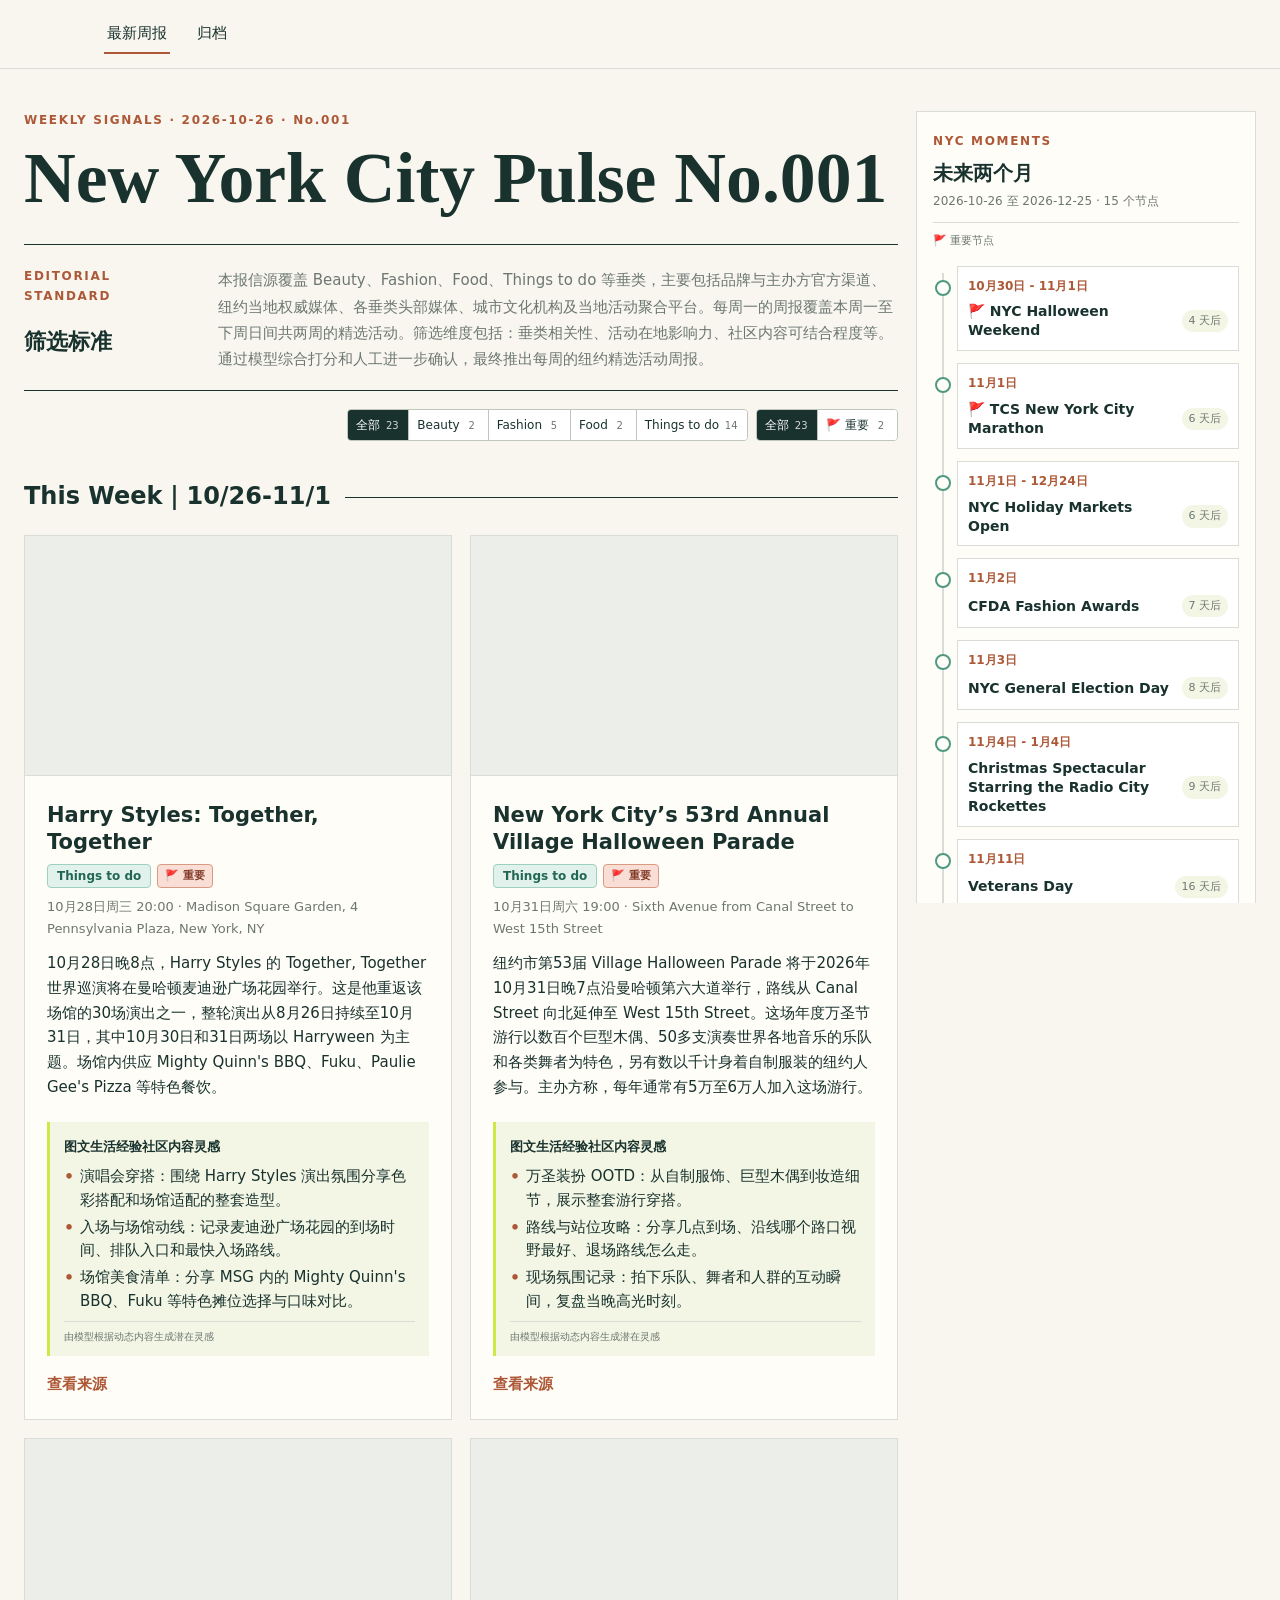
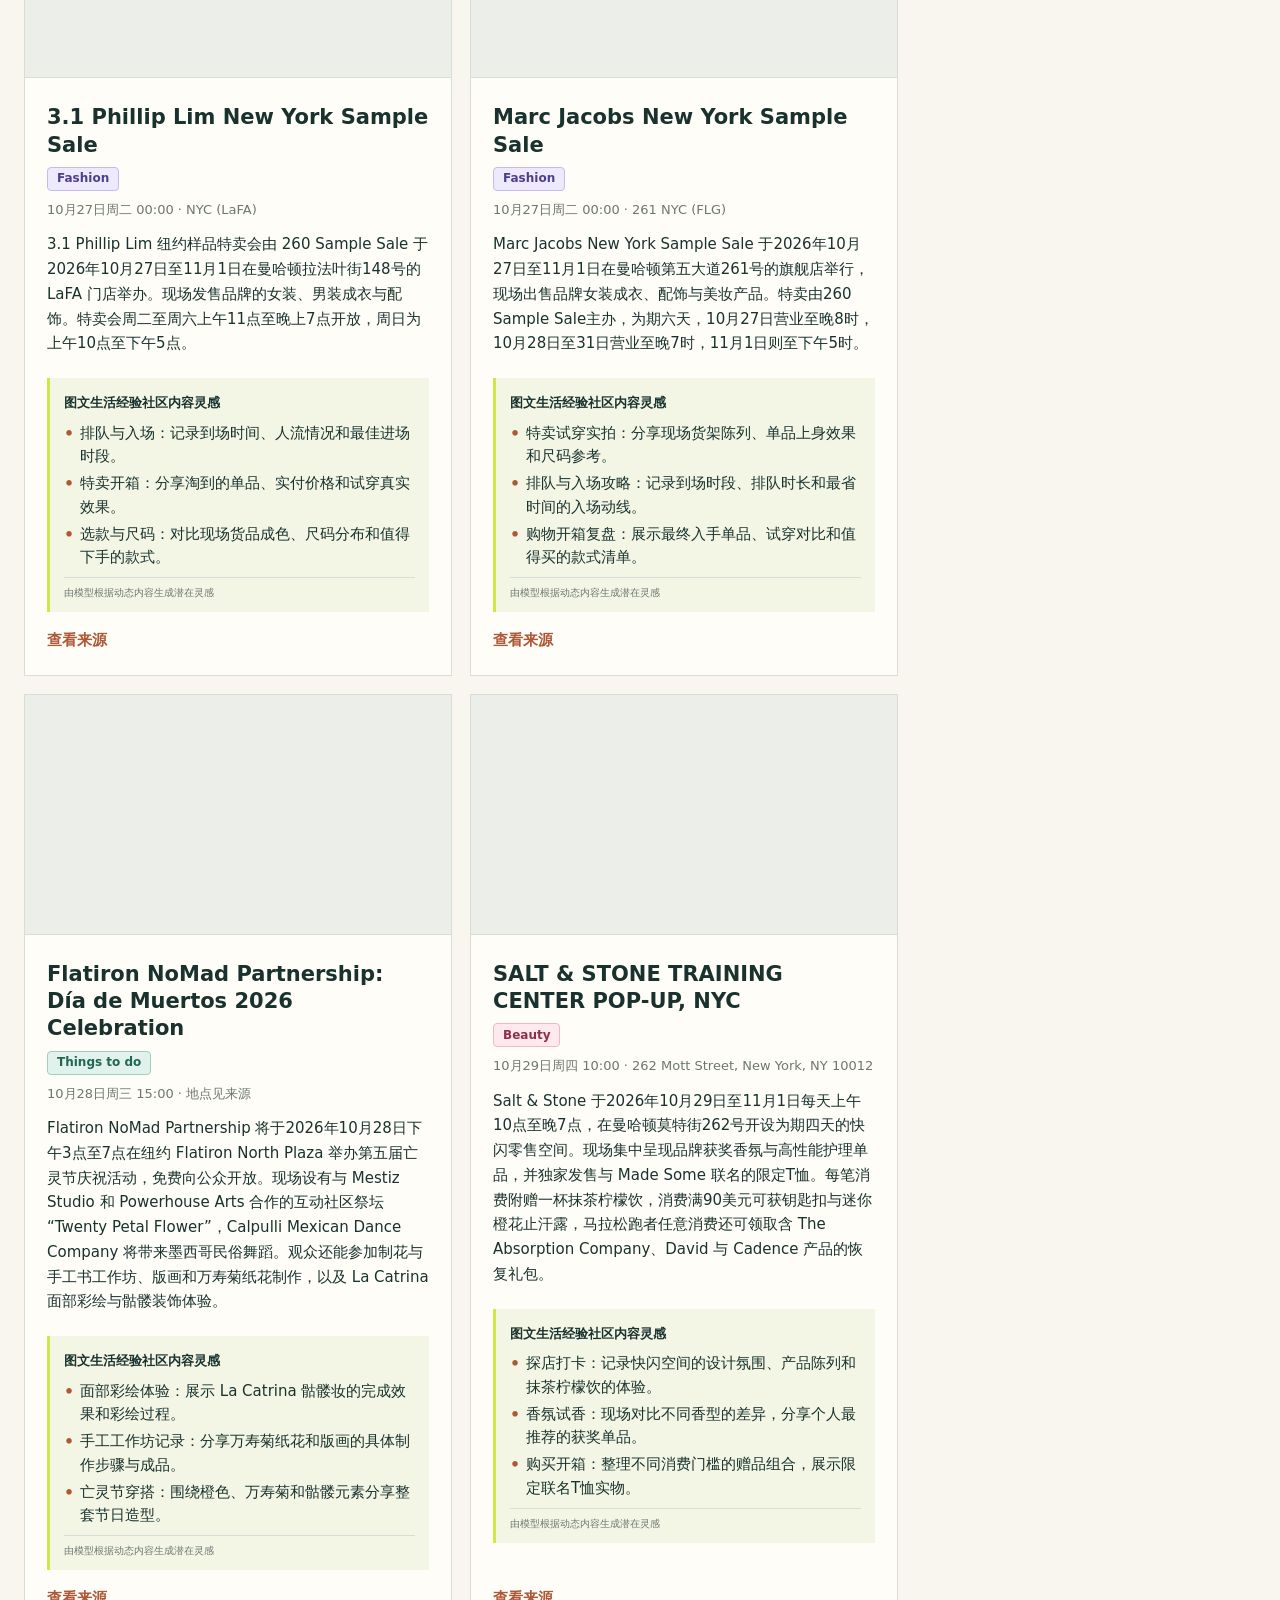
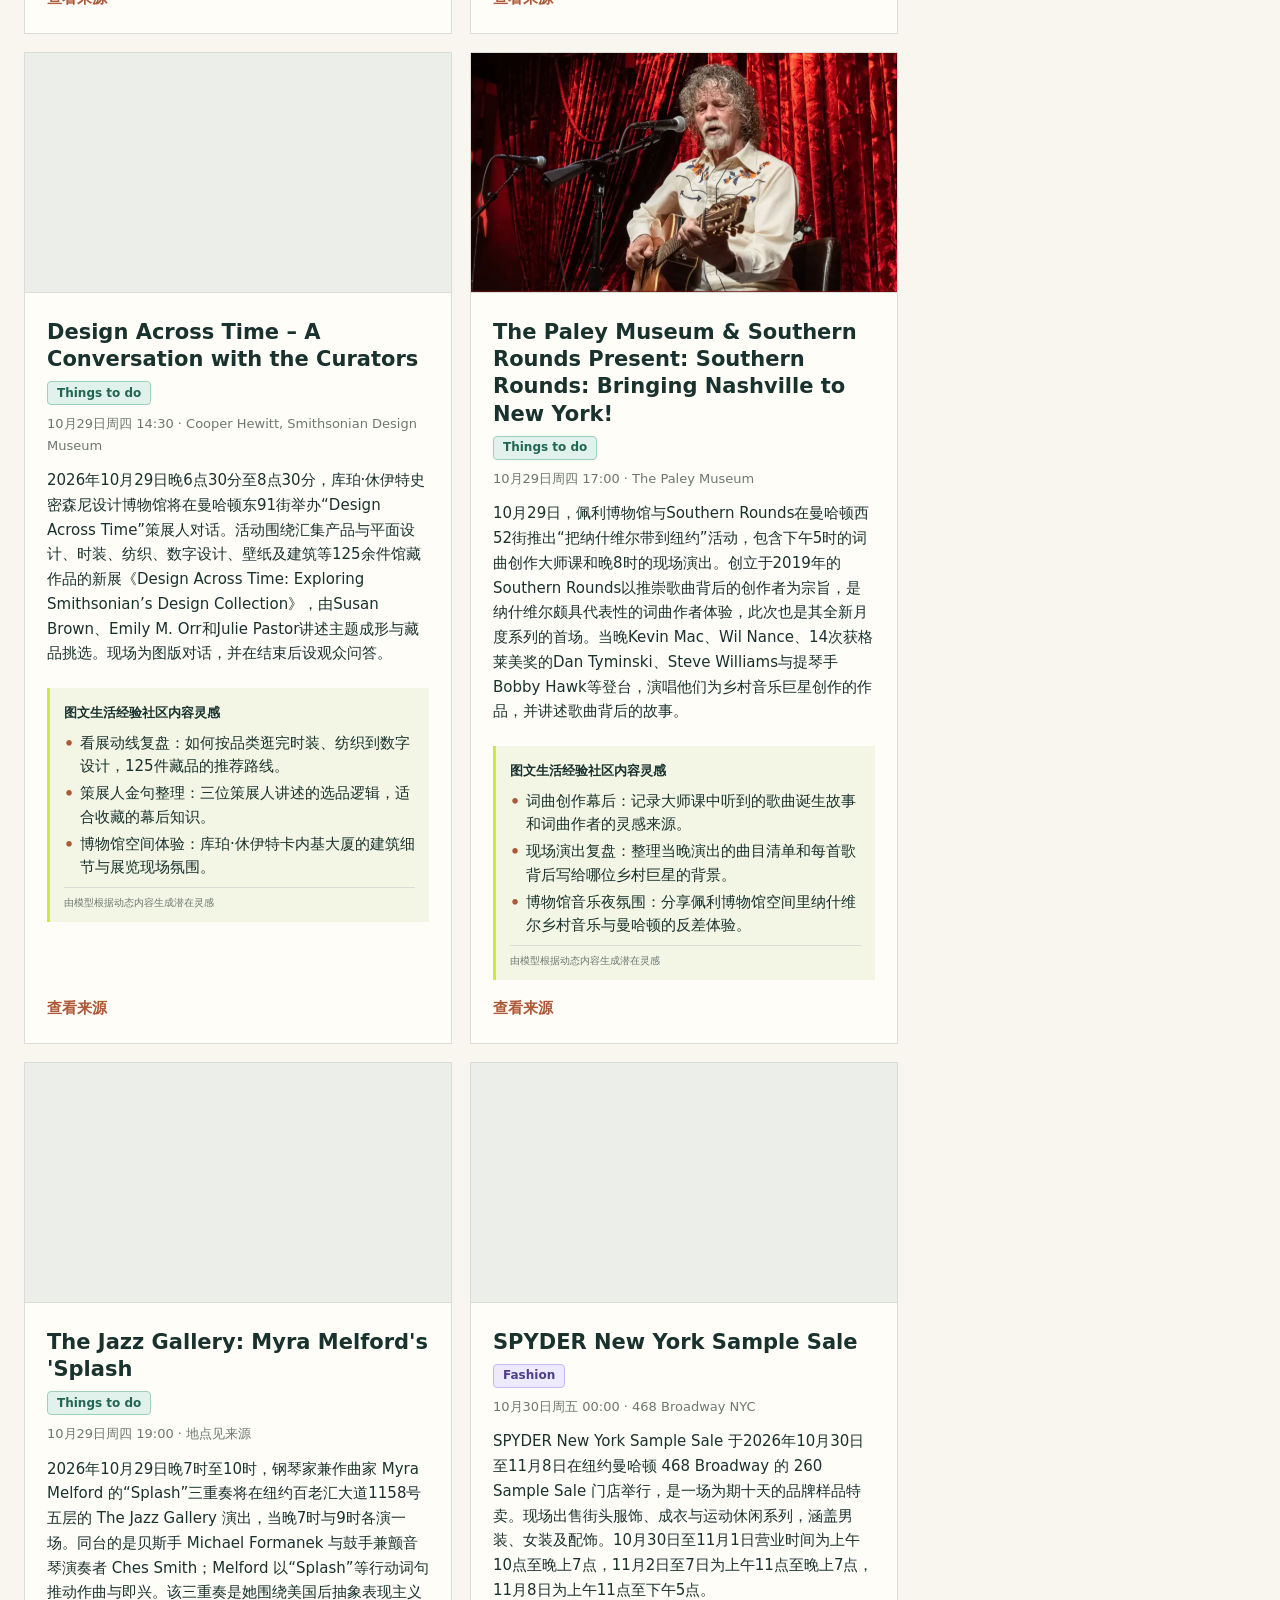
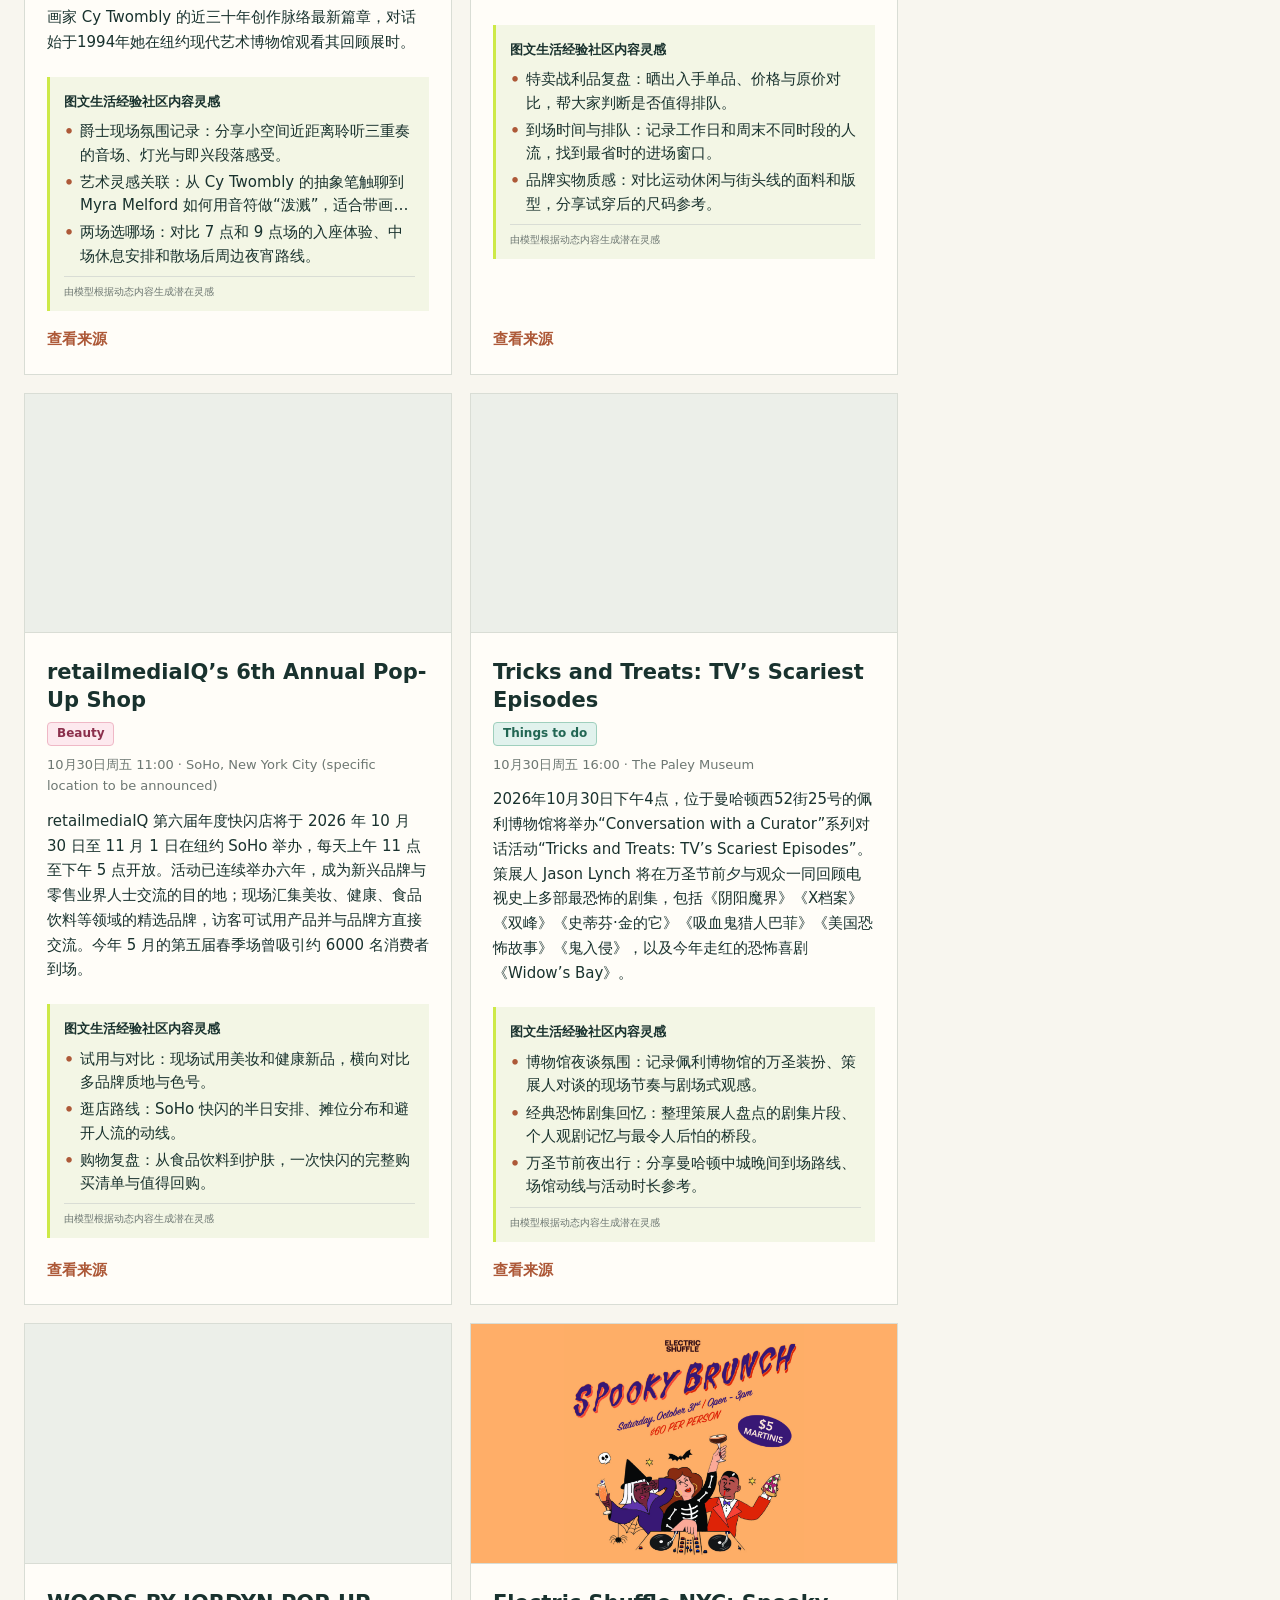
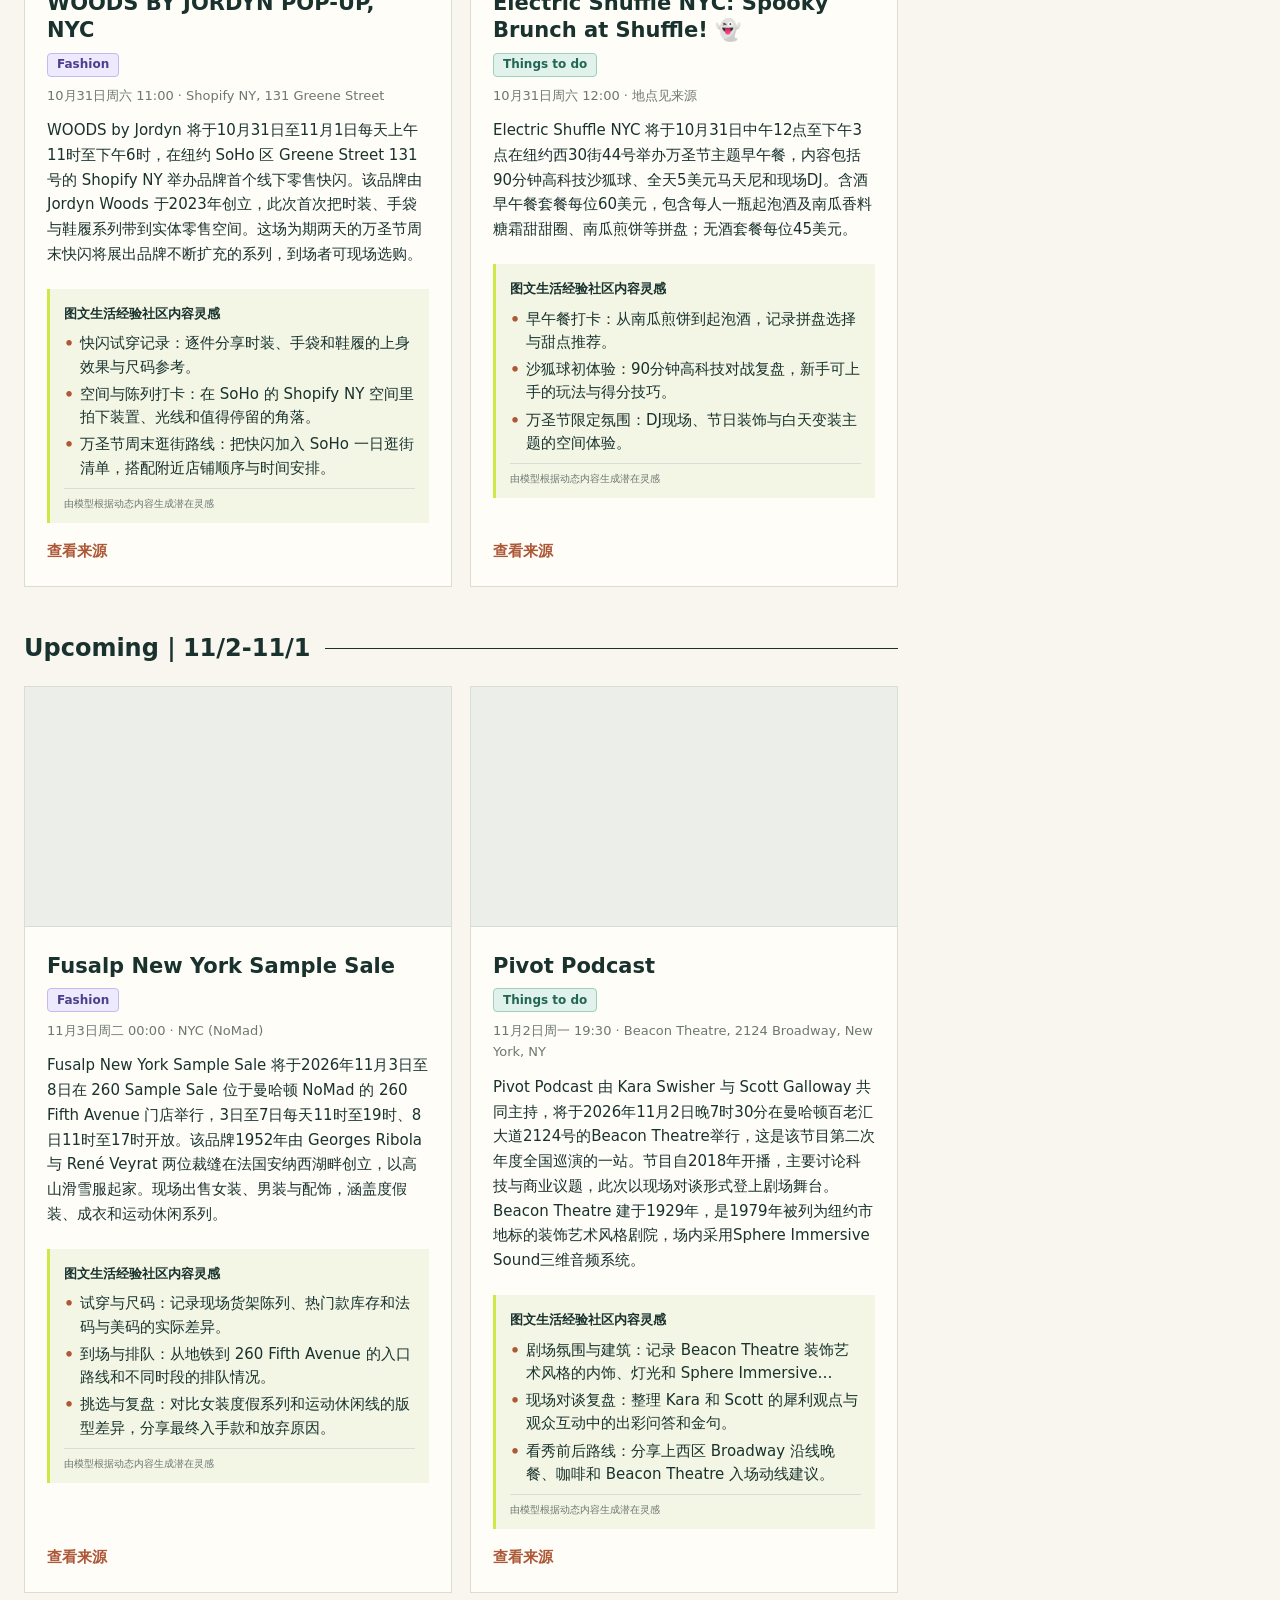
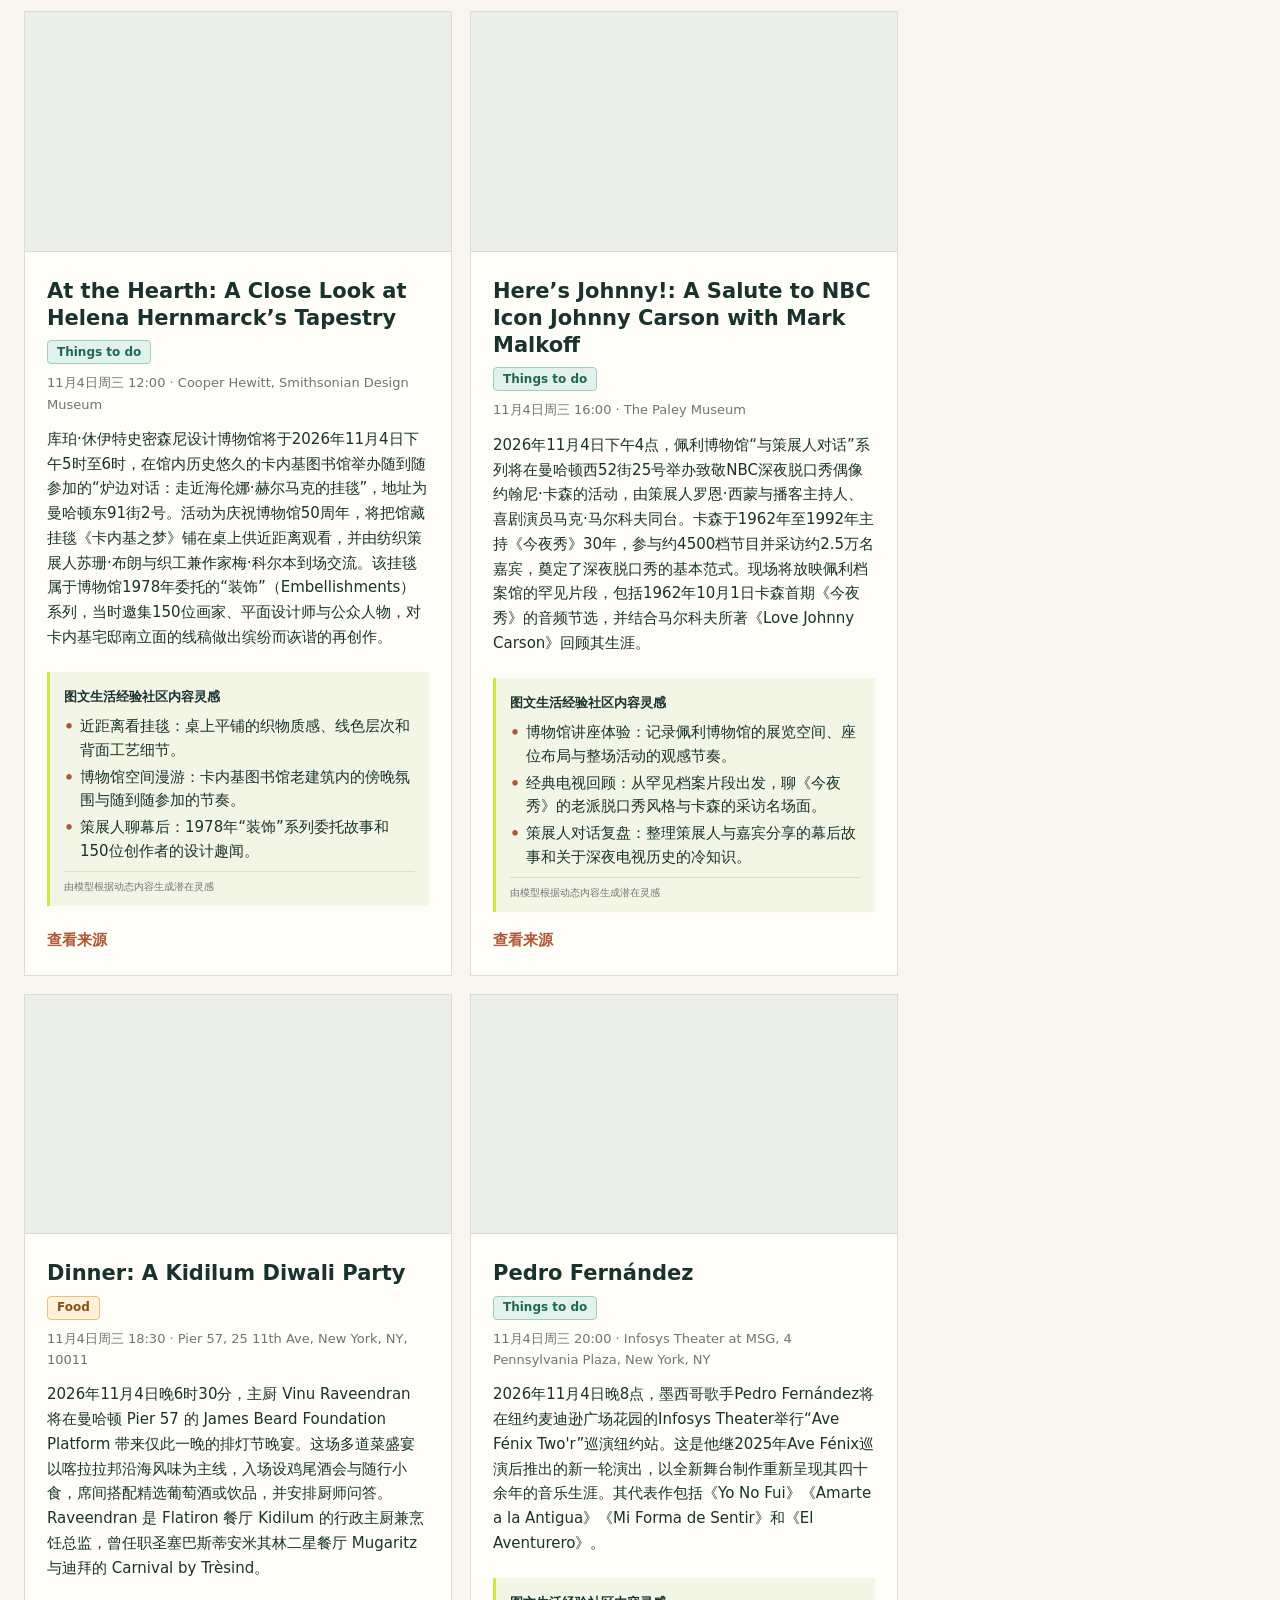
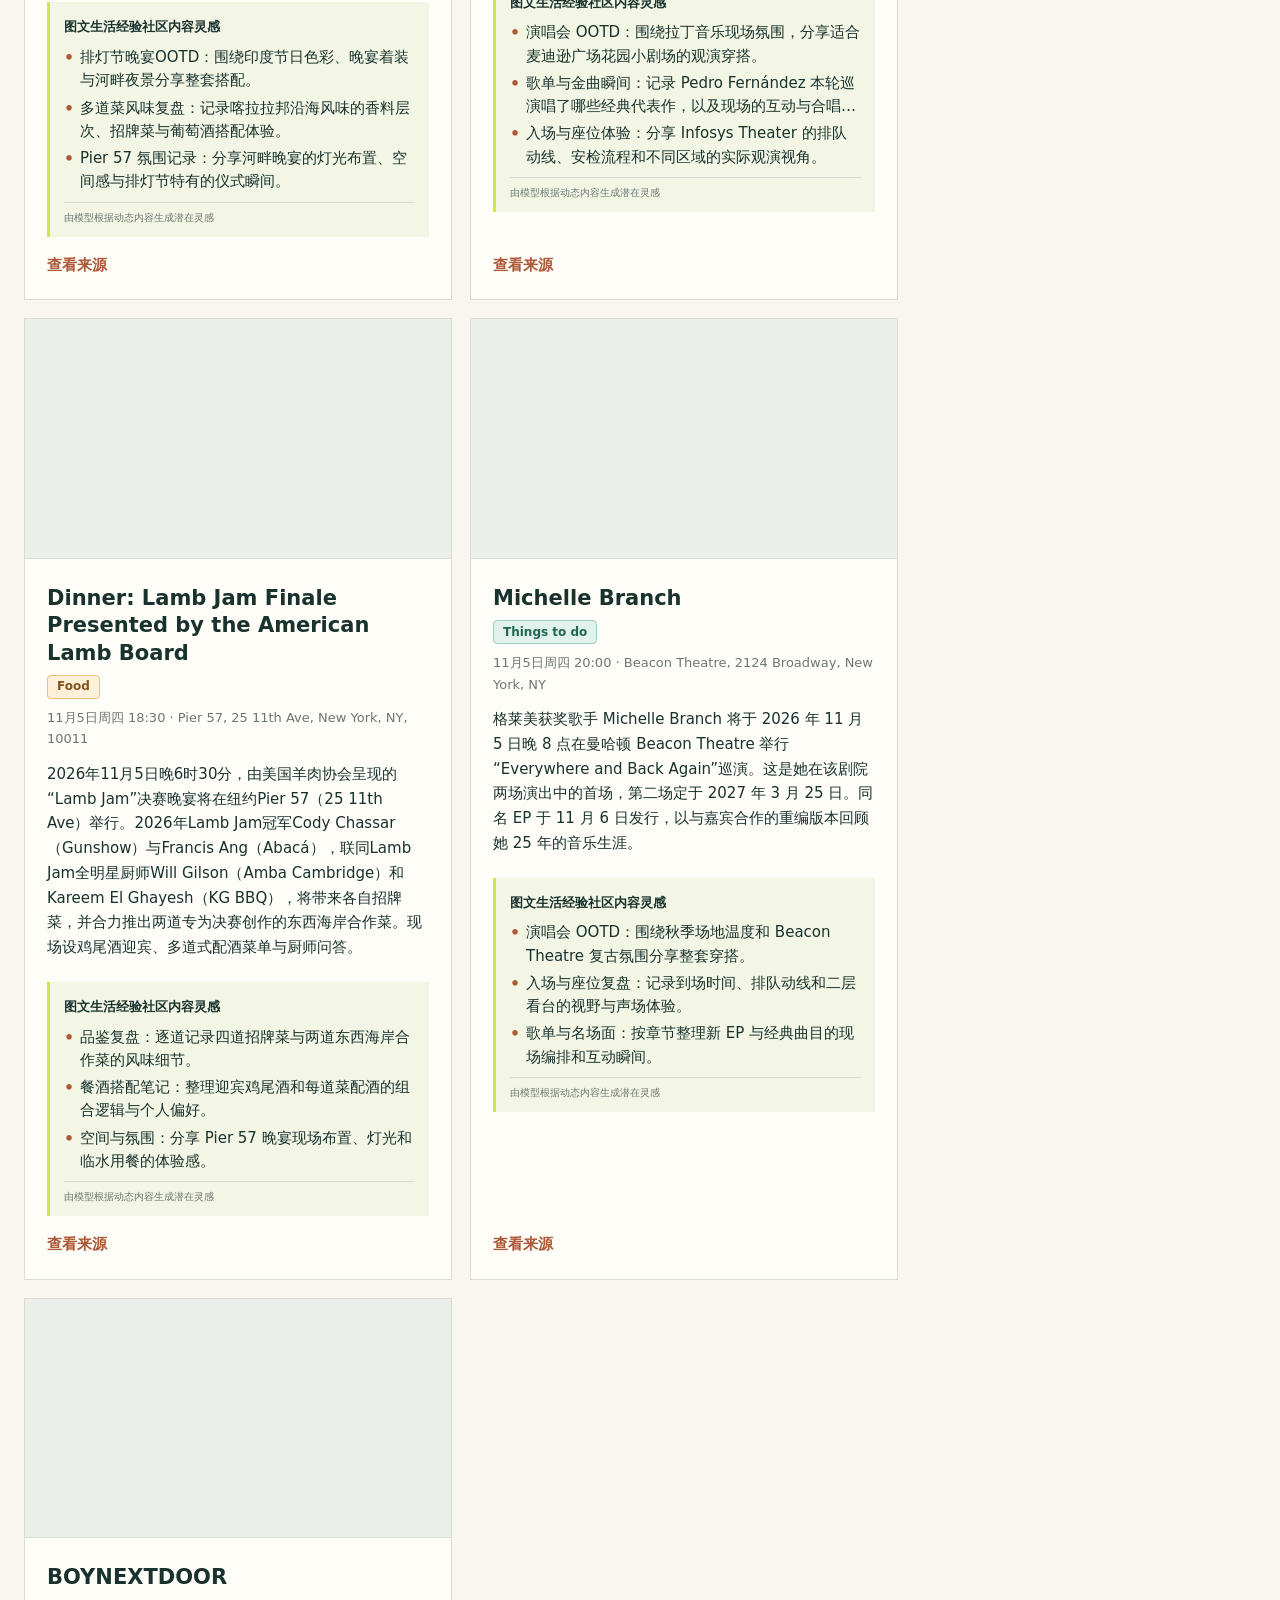
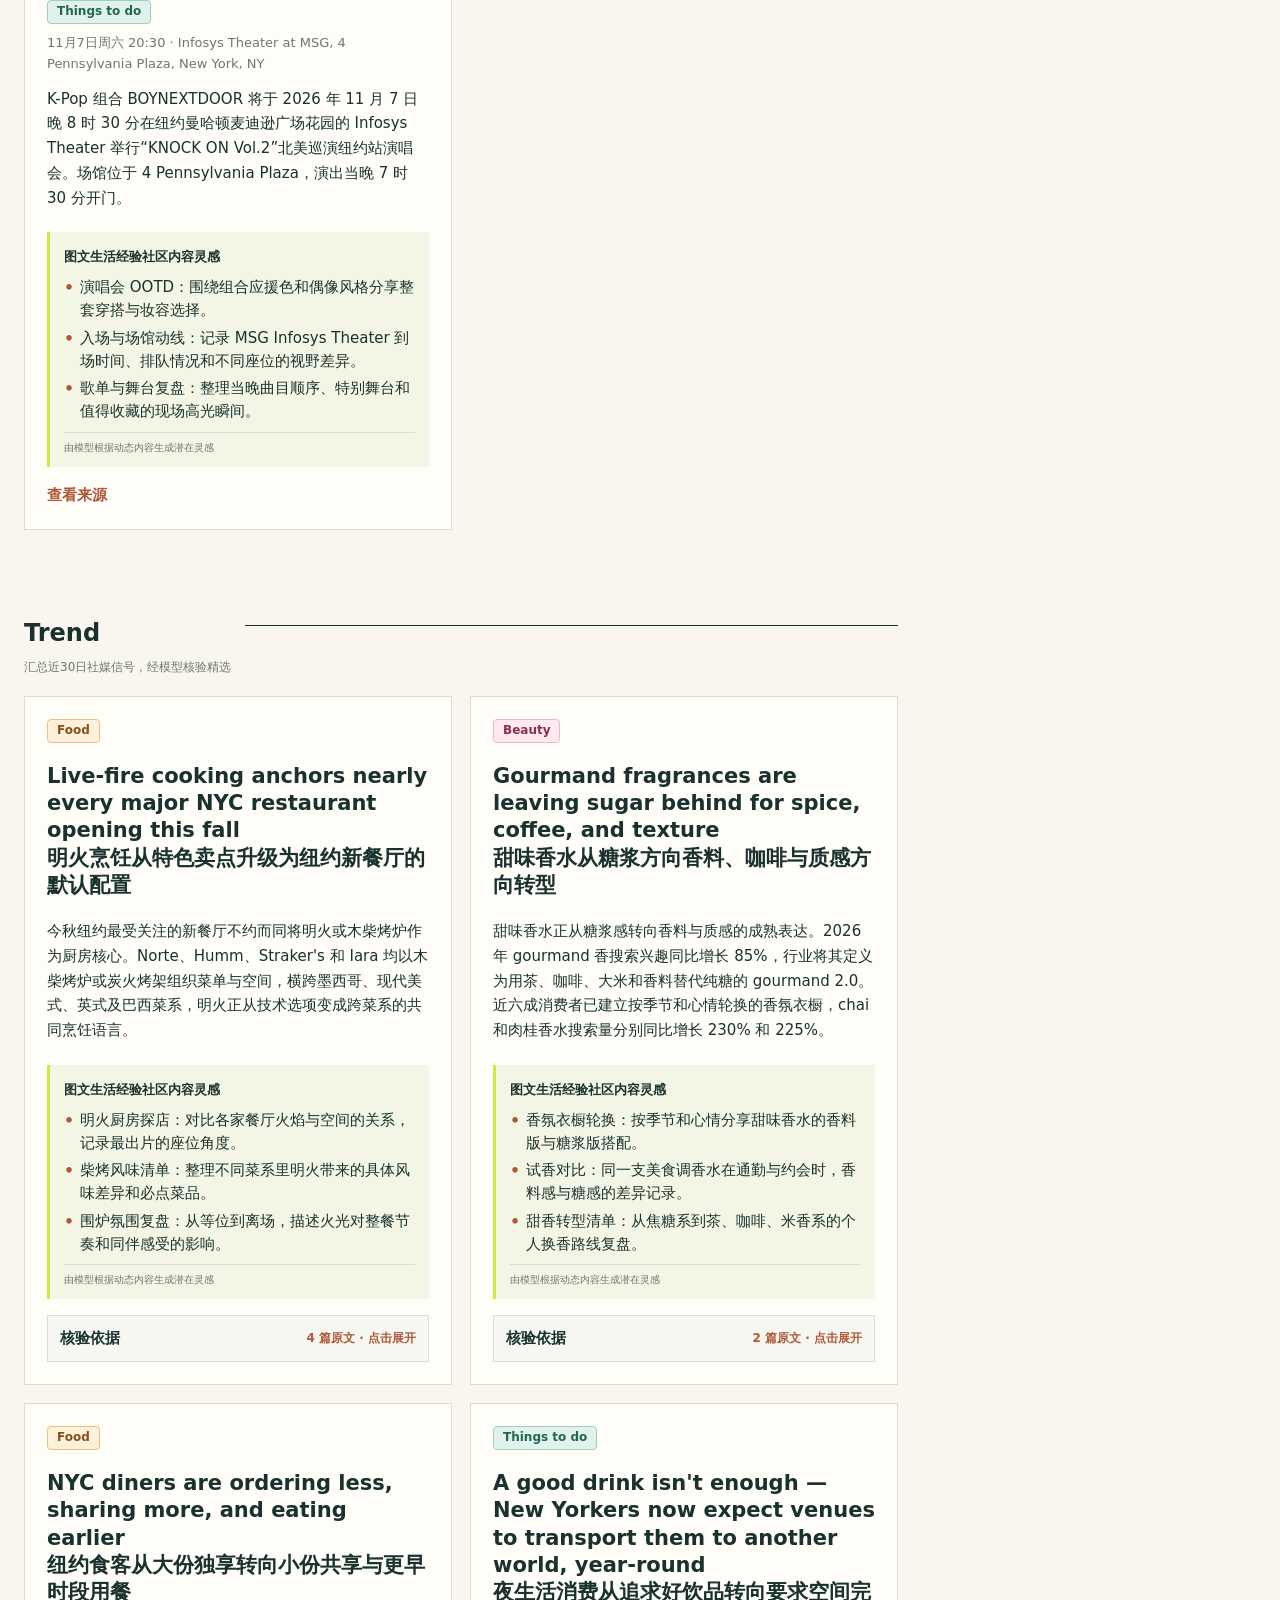
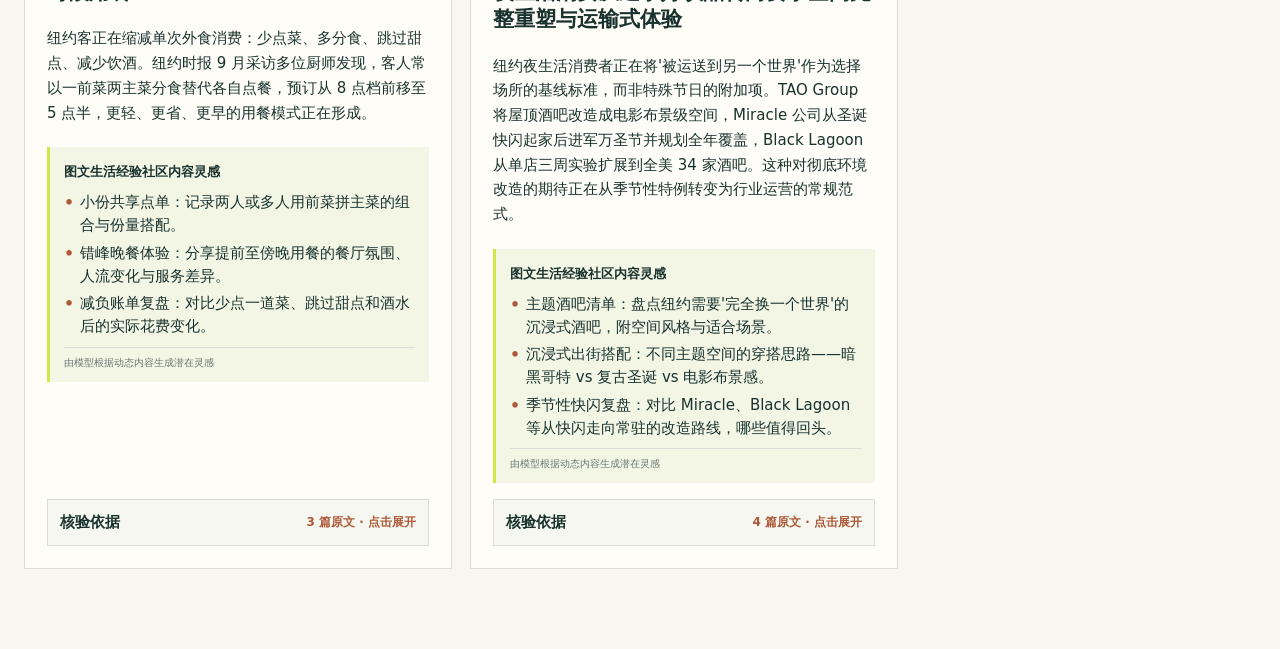
==== commit 366a8f24: "Publish NYC Pulse" ====
--- a/index.html
+++ b/index.html
@@ -47,7 +47,6 @@
 </head>
 <body>
 <header><nav>
-  <a class="brand" href="./">NYC Pulse<span class="brand-long"> Weekly</span></a>
   <a class="navlink" data-route="/" href="./">最新周报</a>
   <a class="navlink" data-route="/archive" href="?archive=1">归档</a>
 </nav></header>
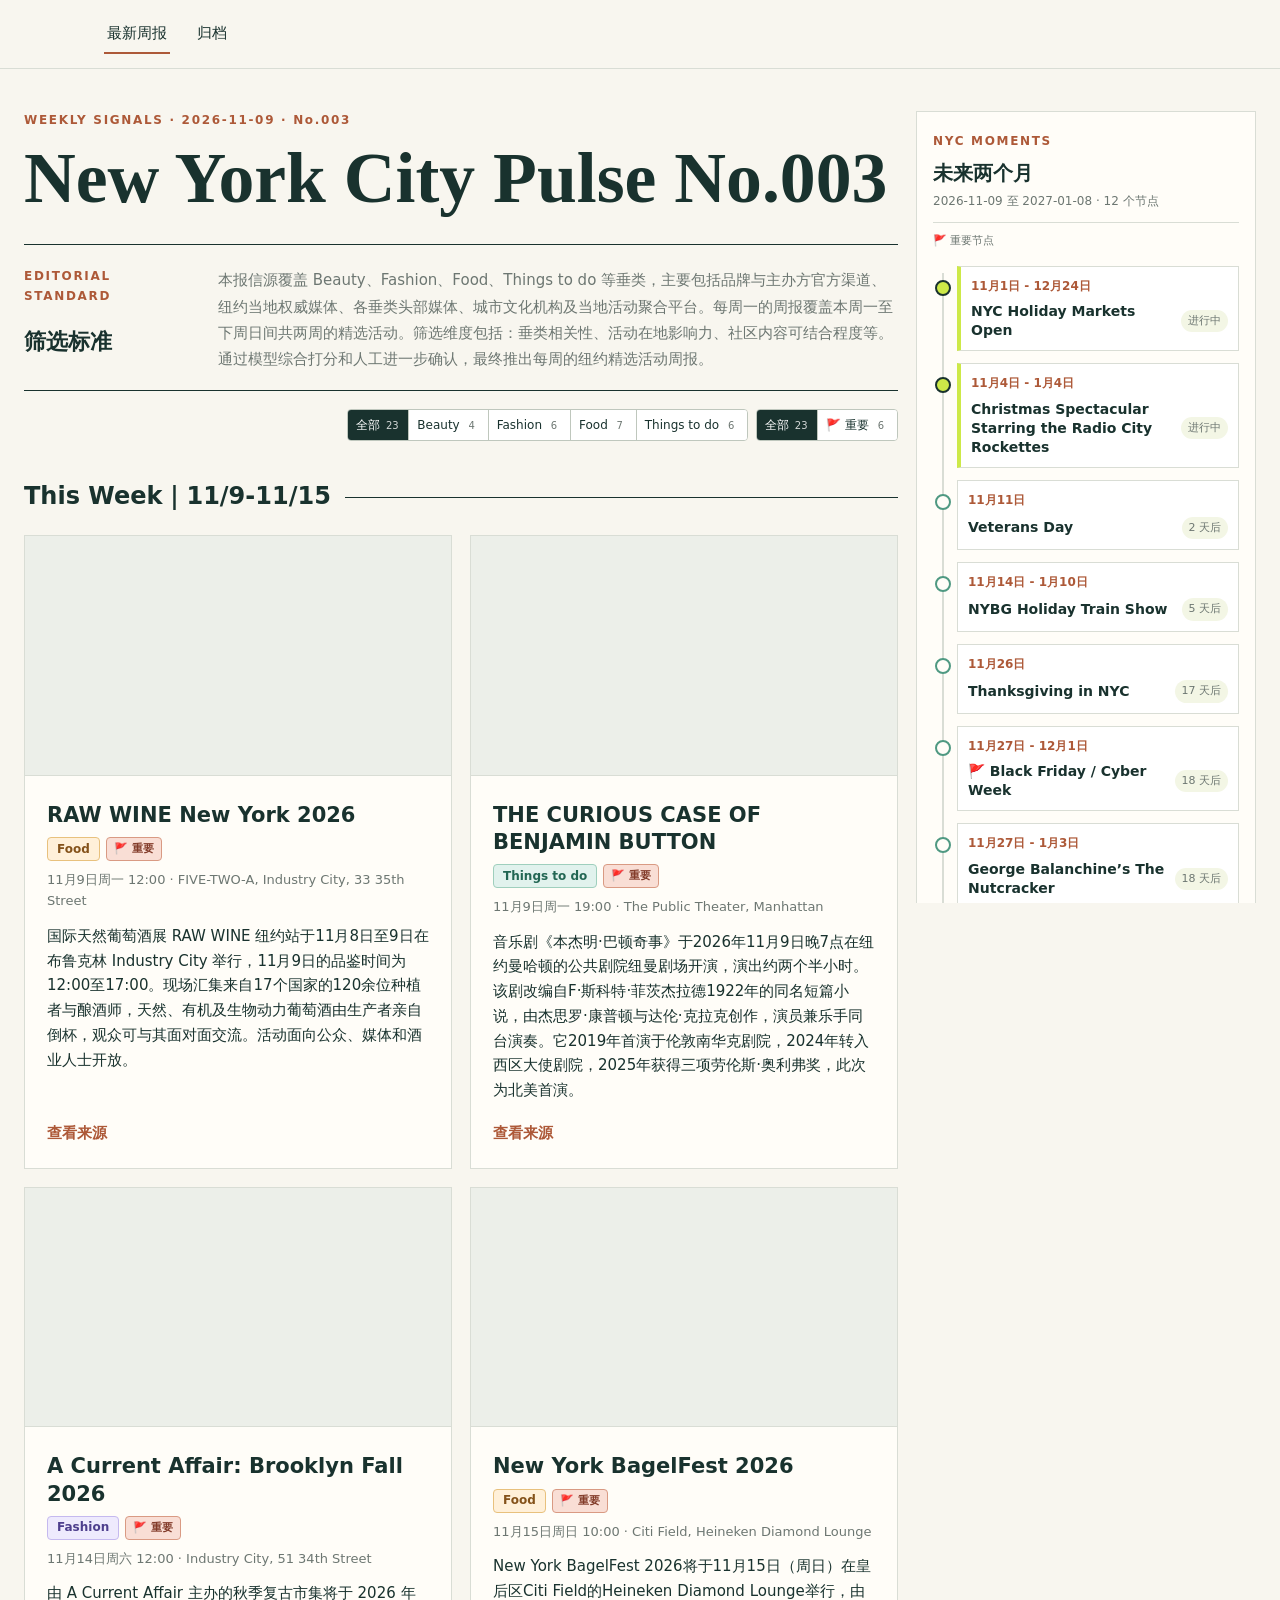
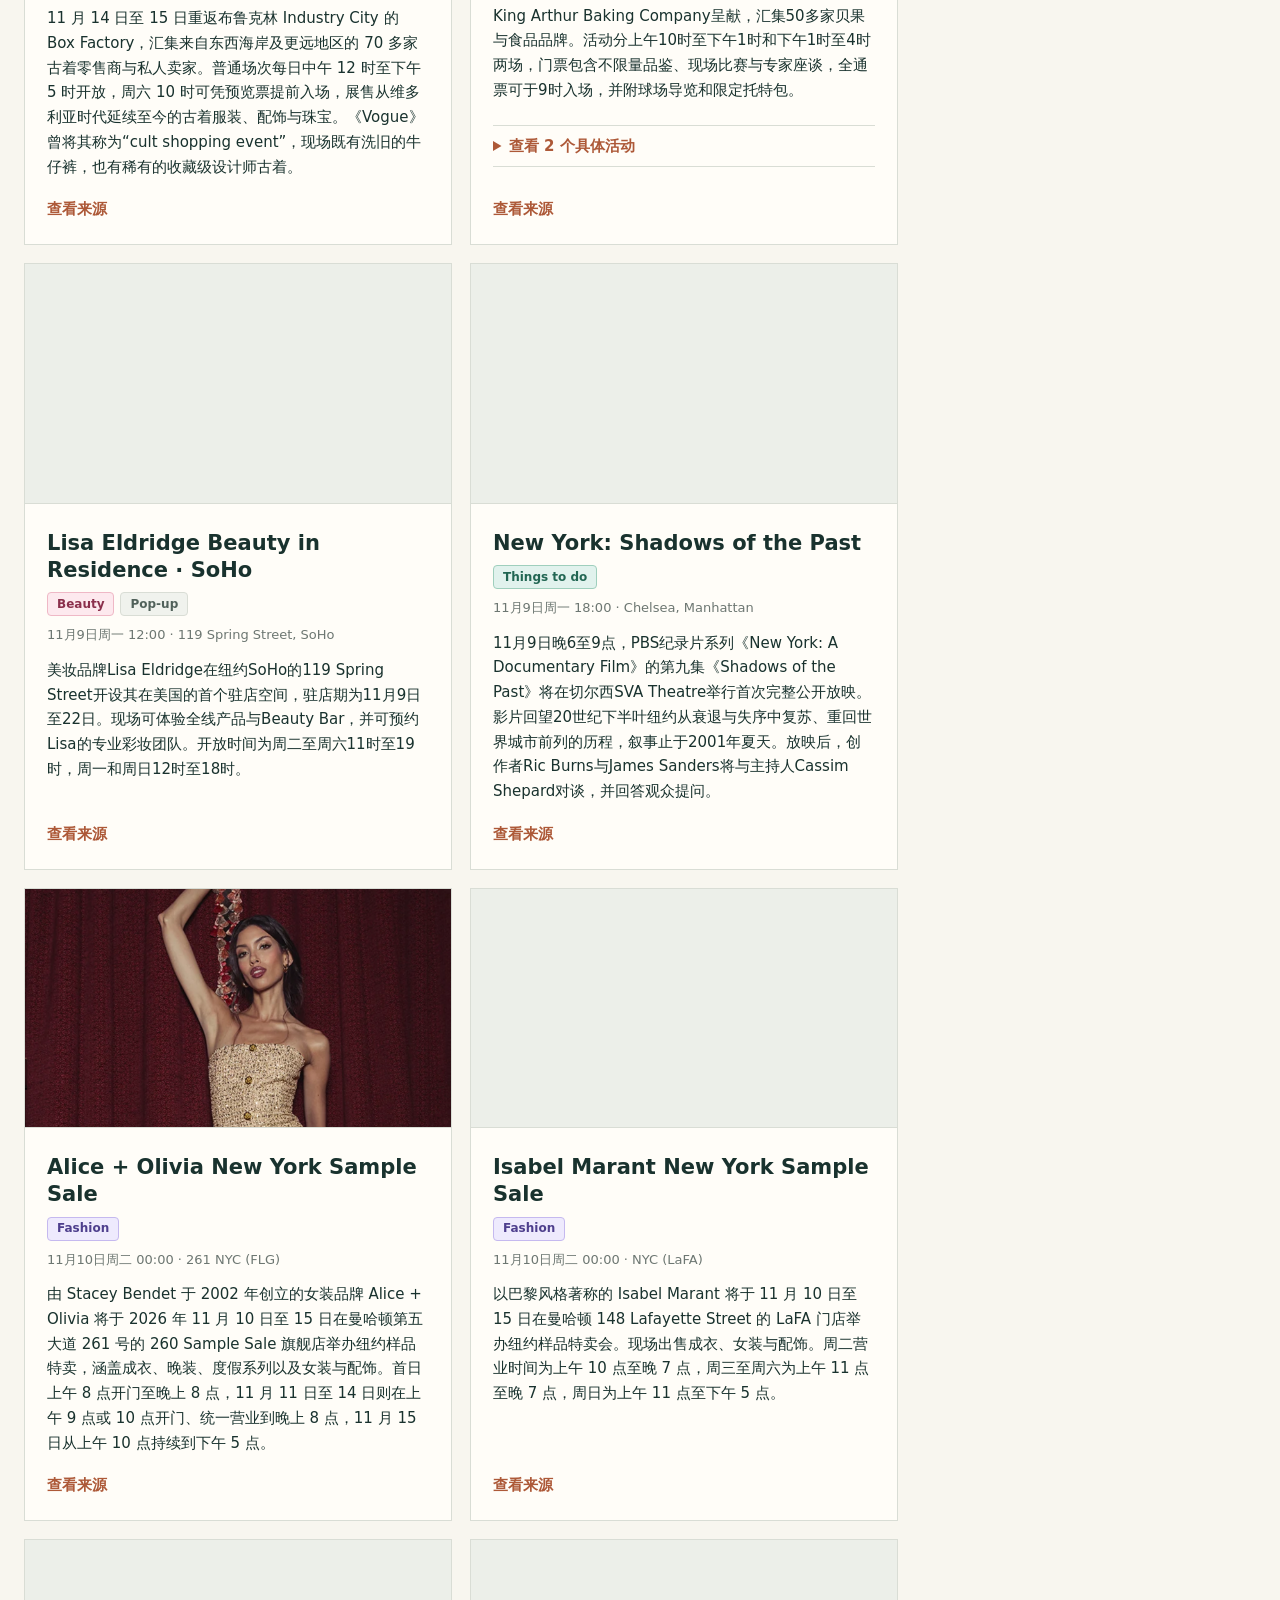
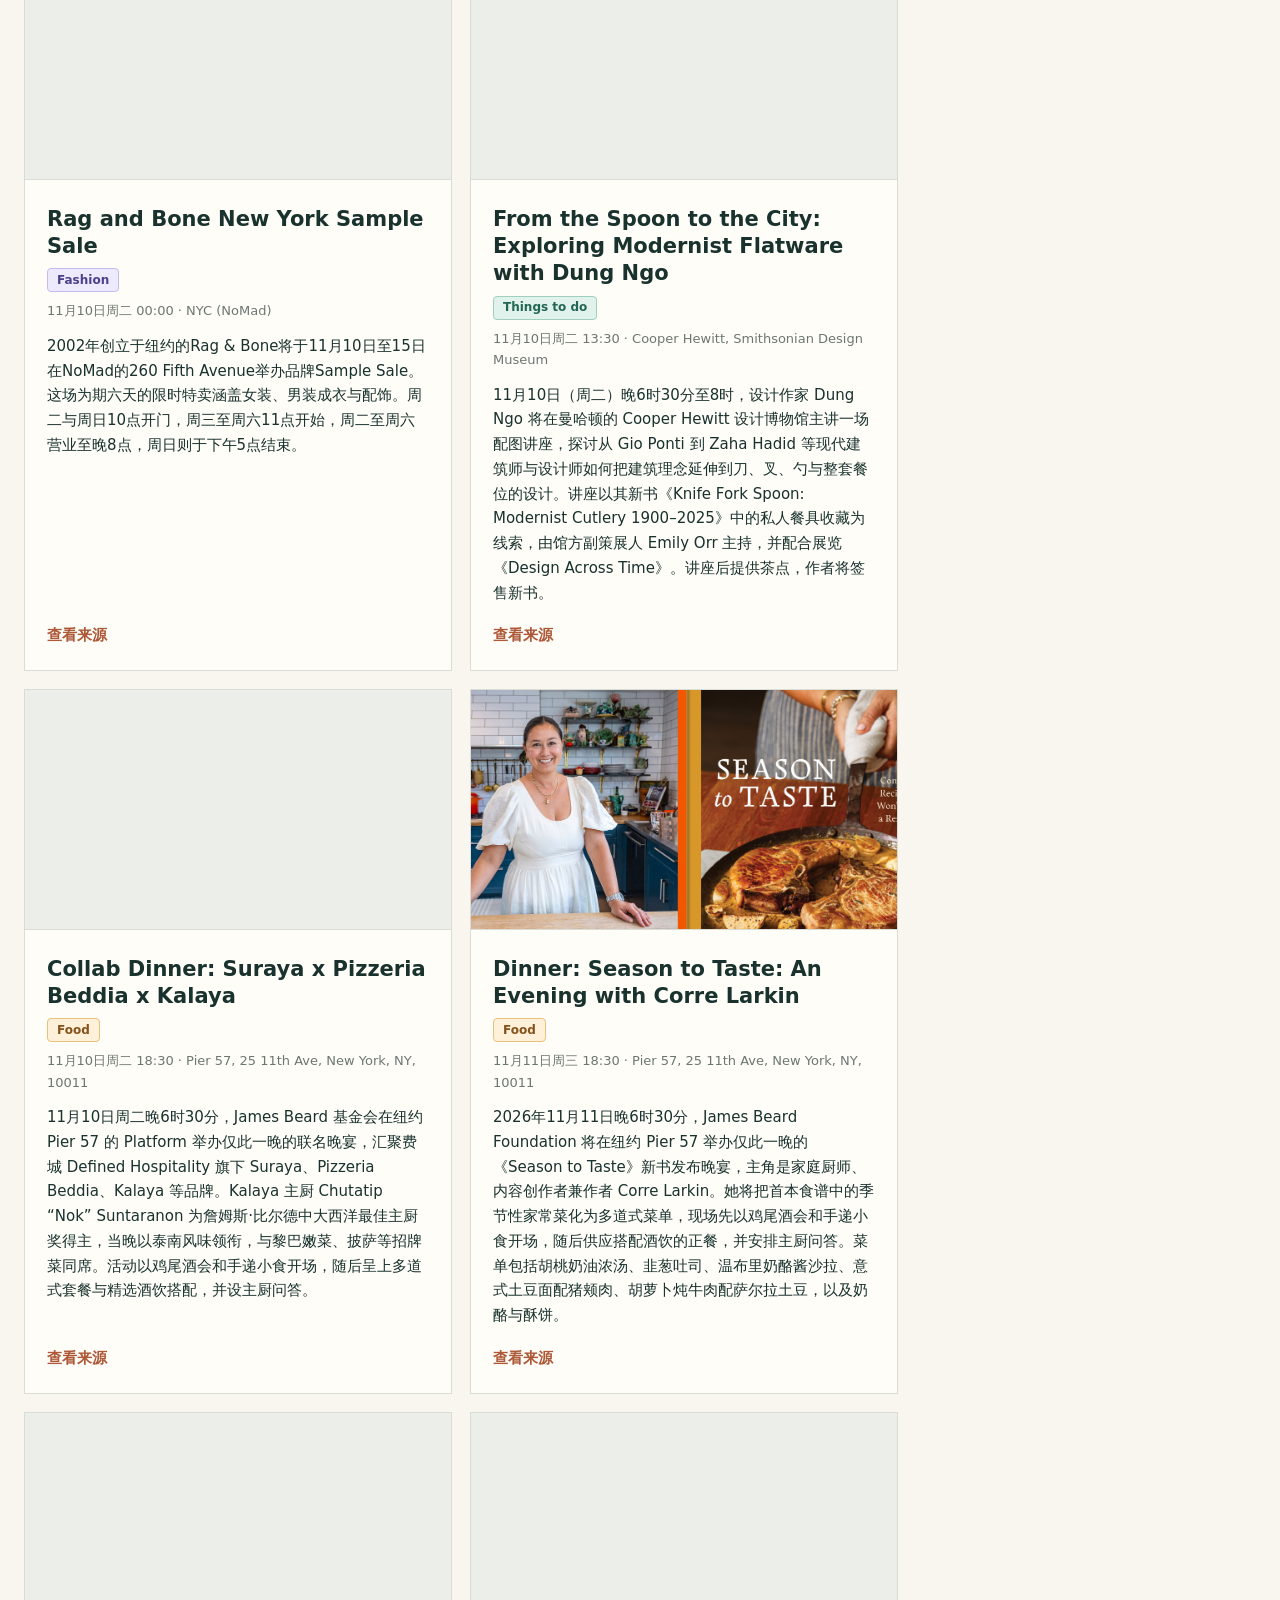
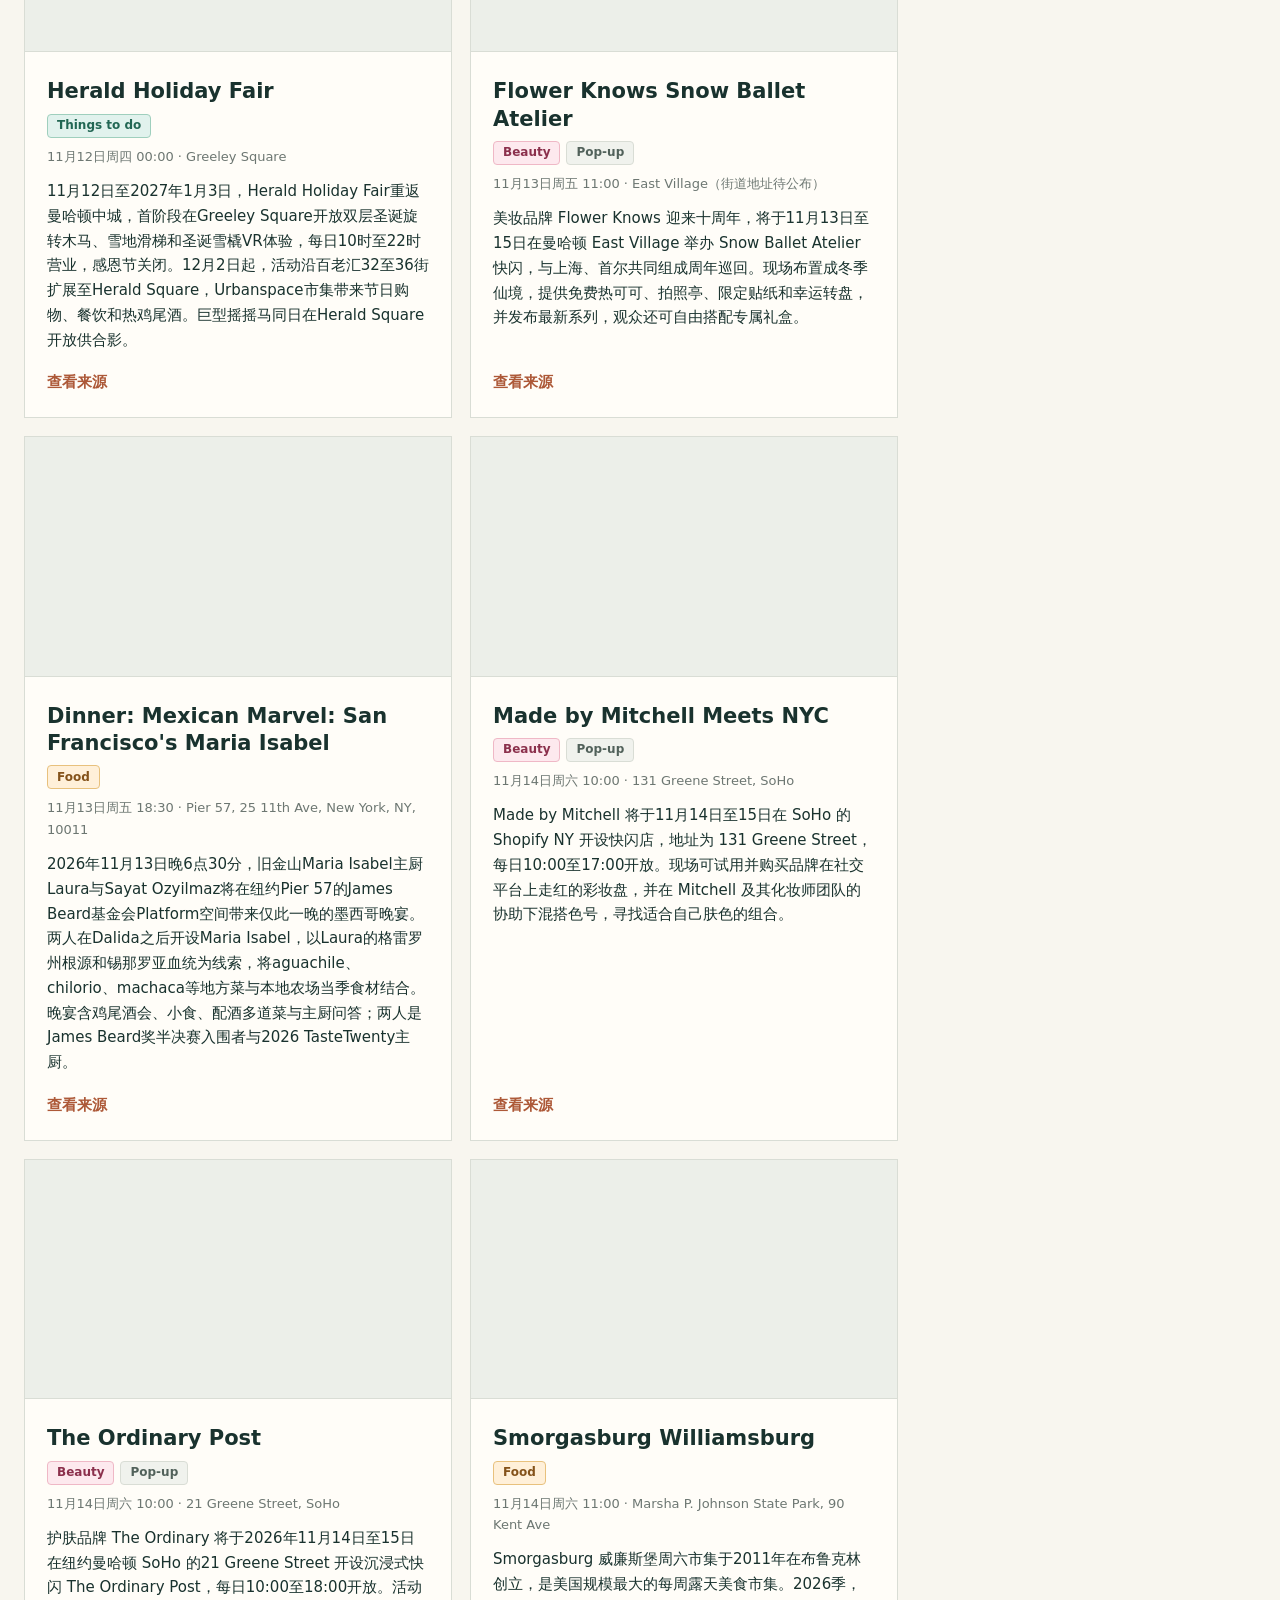
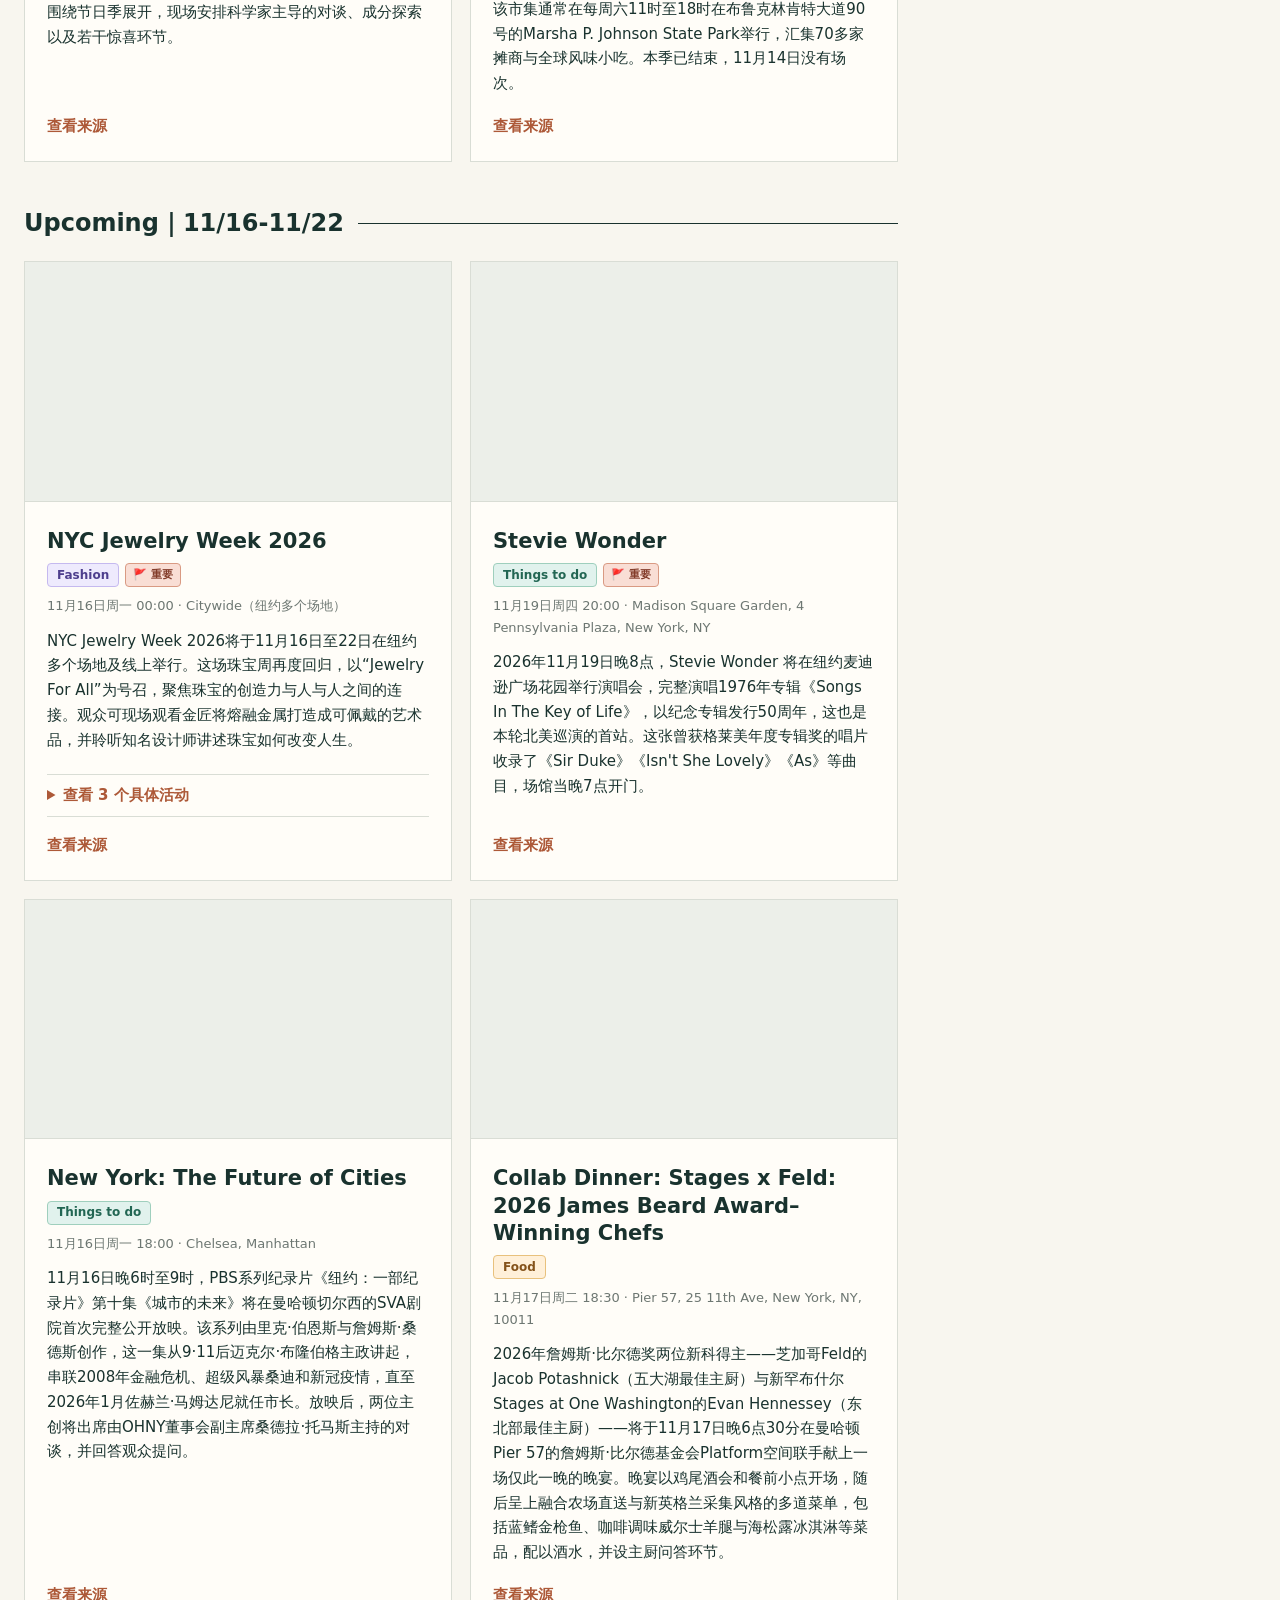
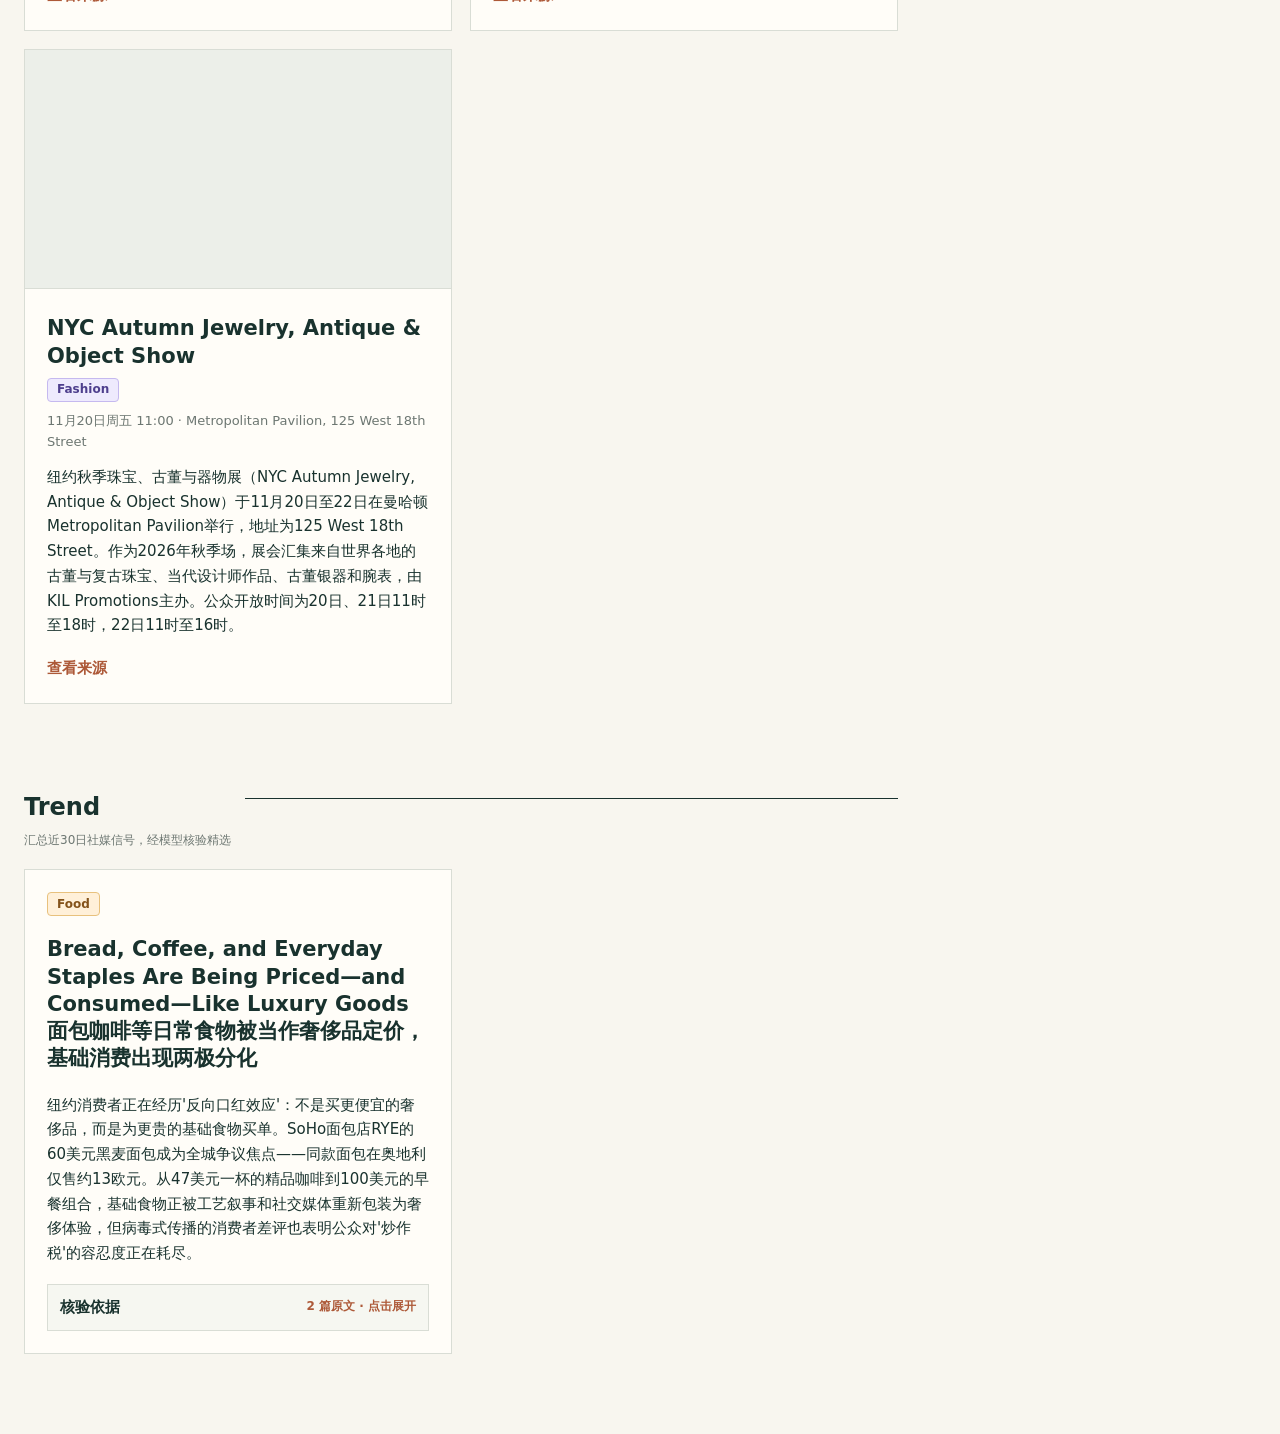
==== commit b99fd93a: "Publish NYC Pulse No.003 with reviewed events and updated images." ====
--- a/index.html
+++ b/index.html
@@ -43,6 +43,7 @@
     @media(max-width:720px){.review-decision-dashboard{position:static;box-shadow:none}.decision-dashboard-grid{grid-template-columns:1fr}.decision-dashboard-grid>section+section{border-top:1px solid var(--line);border-left:0}.decision-metrics{grid-template-columns:repeat(2,minmax(0,1fr))}}
     .trend-evidence{margin-top:auto;background:#f6f7f1;border:1px solid var(--line)}.trend-evidence summary{display:flex;align-items:center;justify-content:space-between;gap:12px;padding:10px 12px;cursor:pointer;list-style:none;color:var(--ink)}.trend-evidence summary::-webkit-details-marker{display:none}.trend-evidence summary span{font-weight:800}.trend-evidence summary b{font-size:12px;color:var(--rust);font-weight:750;white-space:nowrap}.trend-evidence[open] summary{border-bottom:1px solid var(--line)}.trend-evidence-list{padding:0 12px}.trend-evidence a{font-size:13px}
     .business-operations-advice{margin:4px 0 16px;padding:12px 14px;background:#f3f6e5;border-left:3px solid var(--lime)}.business-operations-advice strong{font-size:13px}.business-operations-advice ul{margin:7px 0 0;padding:0;list-style:none}.business-operations-advice li{position:relative;display:-webkit-box;overflow:hidden;margin:4px 0;padding-left:16px;-webkit-box-orient:vertical;-webkit-line-clamp:2;line-height:1.55}.business-operations-advice li::before{content:"•";position:absolute;top:0;left:0;color:var(--rust);font-size:1.05em;font-weight:800}.business-operations-advice small{display:block;margin-top:8px;padding-top:7px;border-top:1px solid var(--line);color:var(--muted);font-size:10px;line-height:1.5}
+    .report-preview .business-operations-advice li{display:block;overflow:visible;-webkit-line-clamp:unset;overflow-wrap:anywhere}
   </style>
 </head>
 <body>
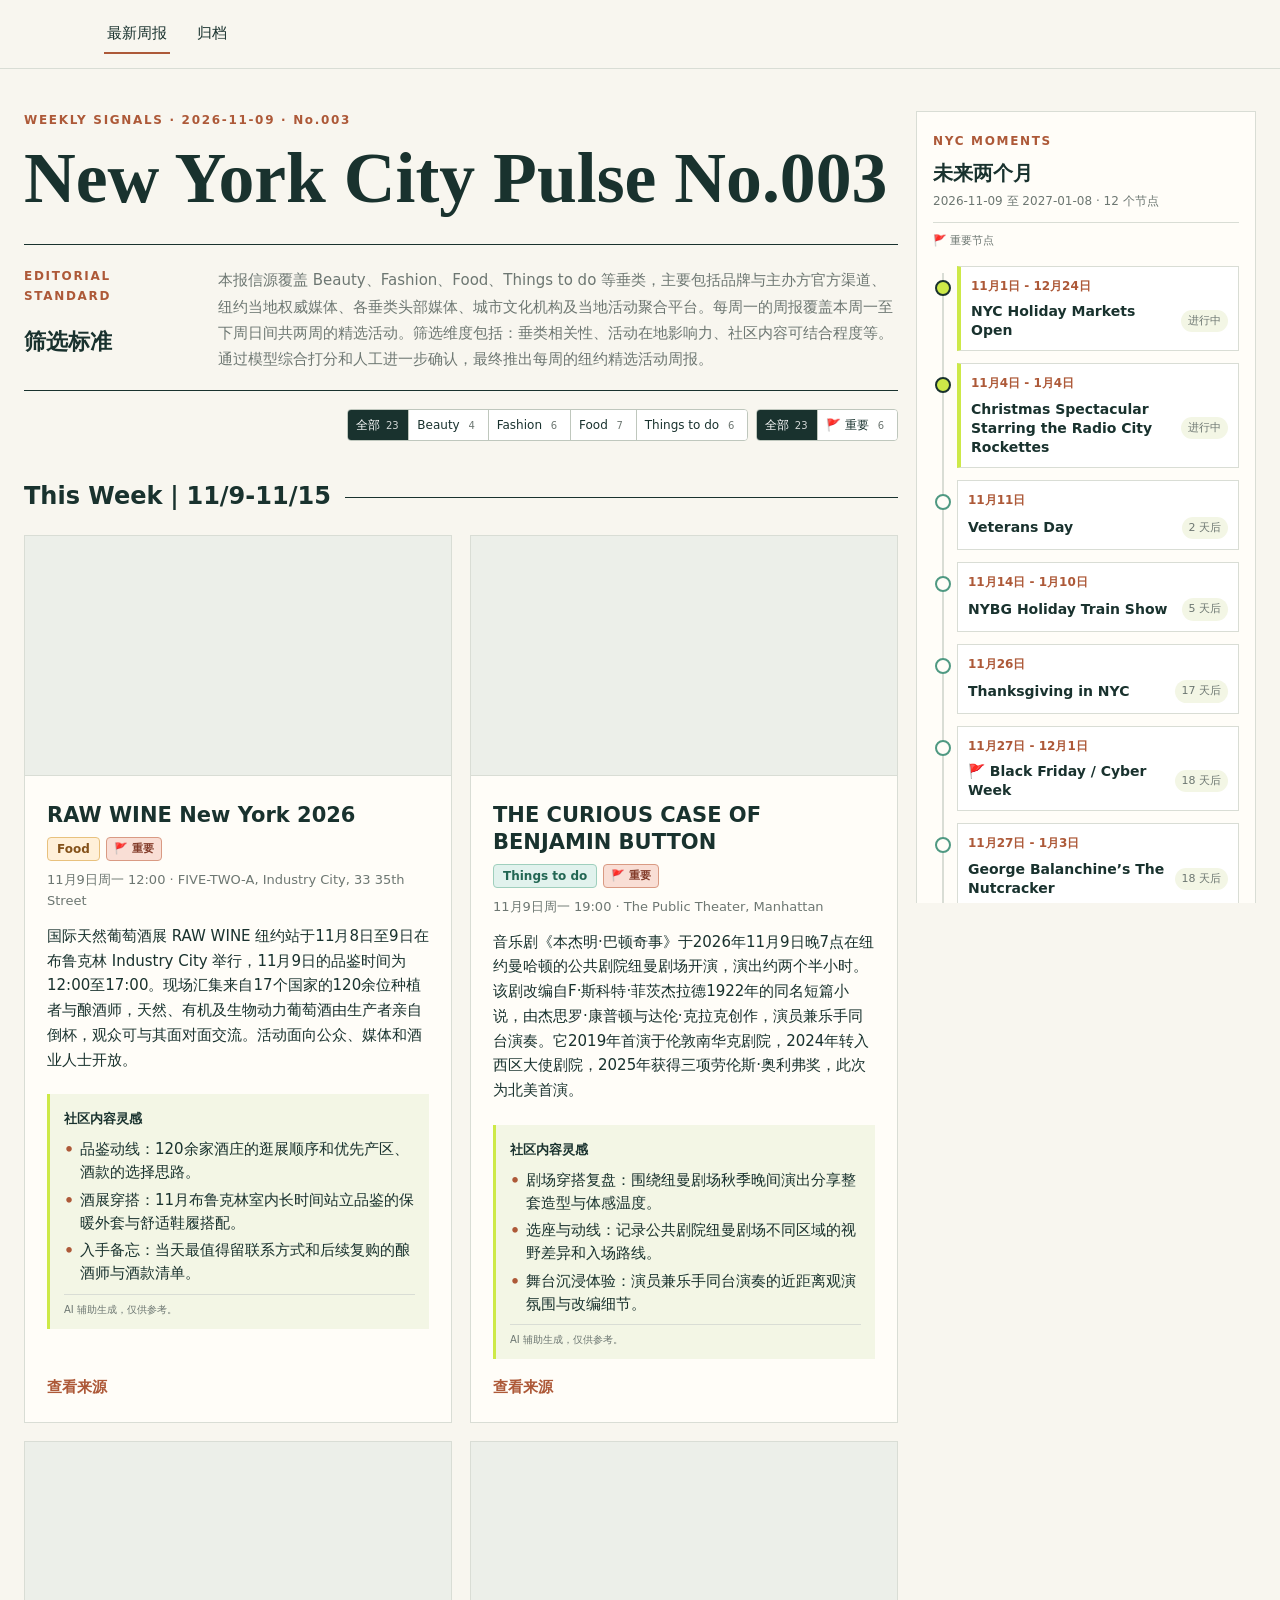
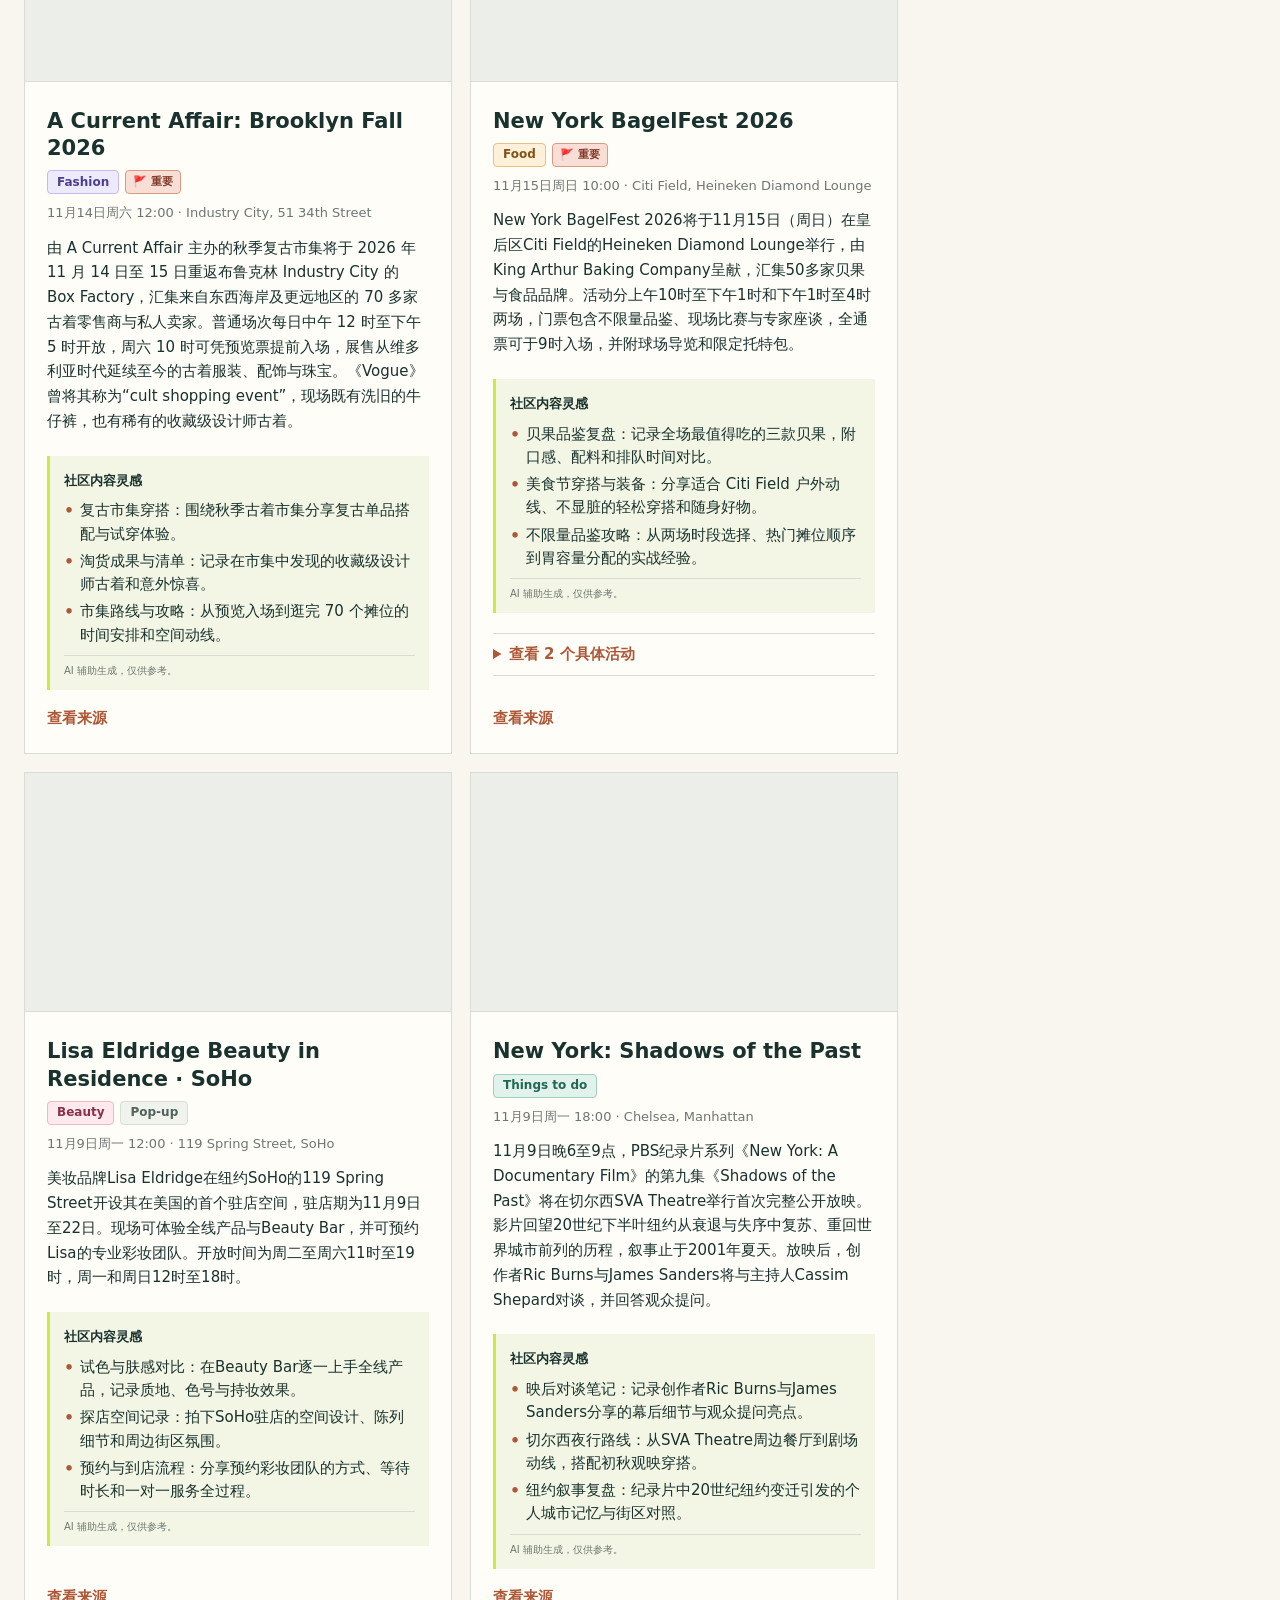
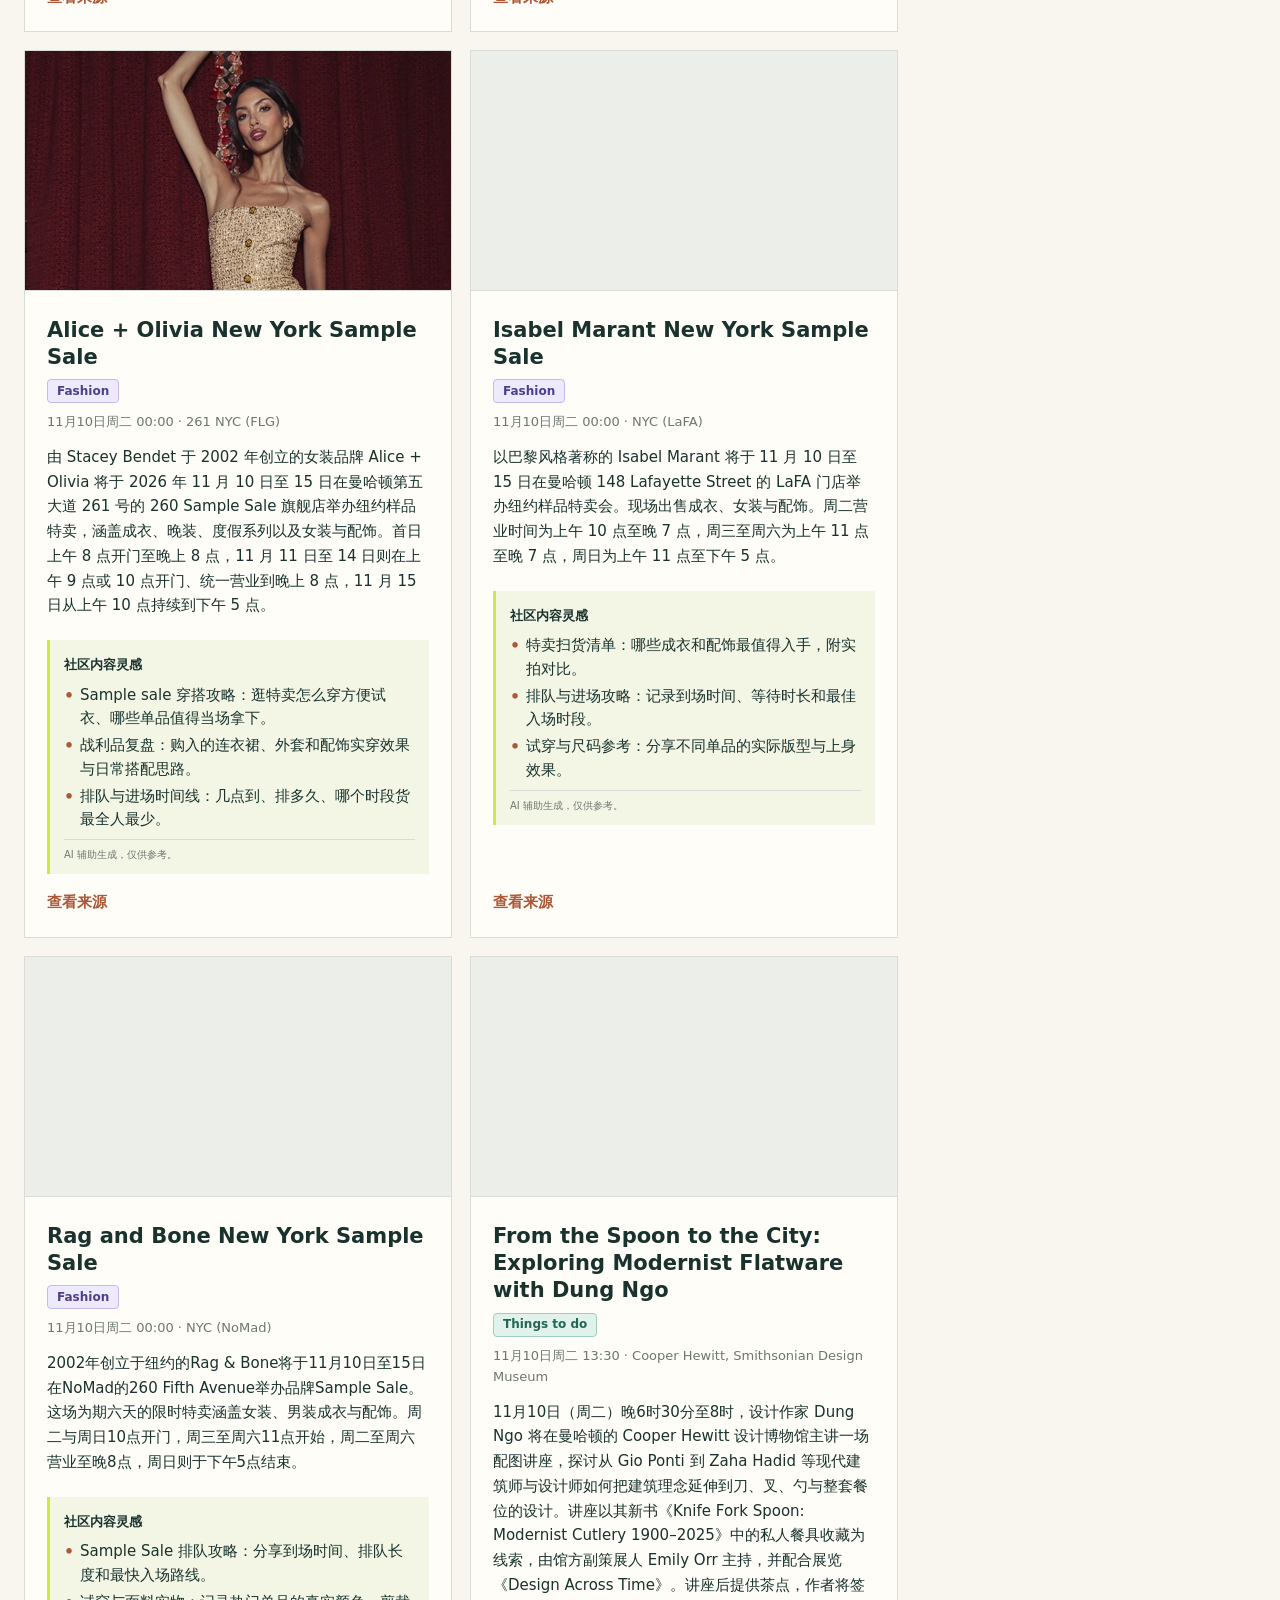
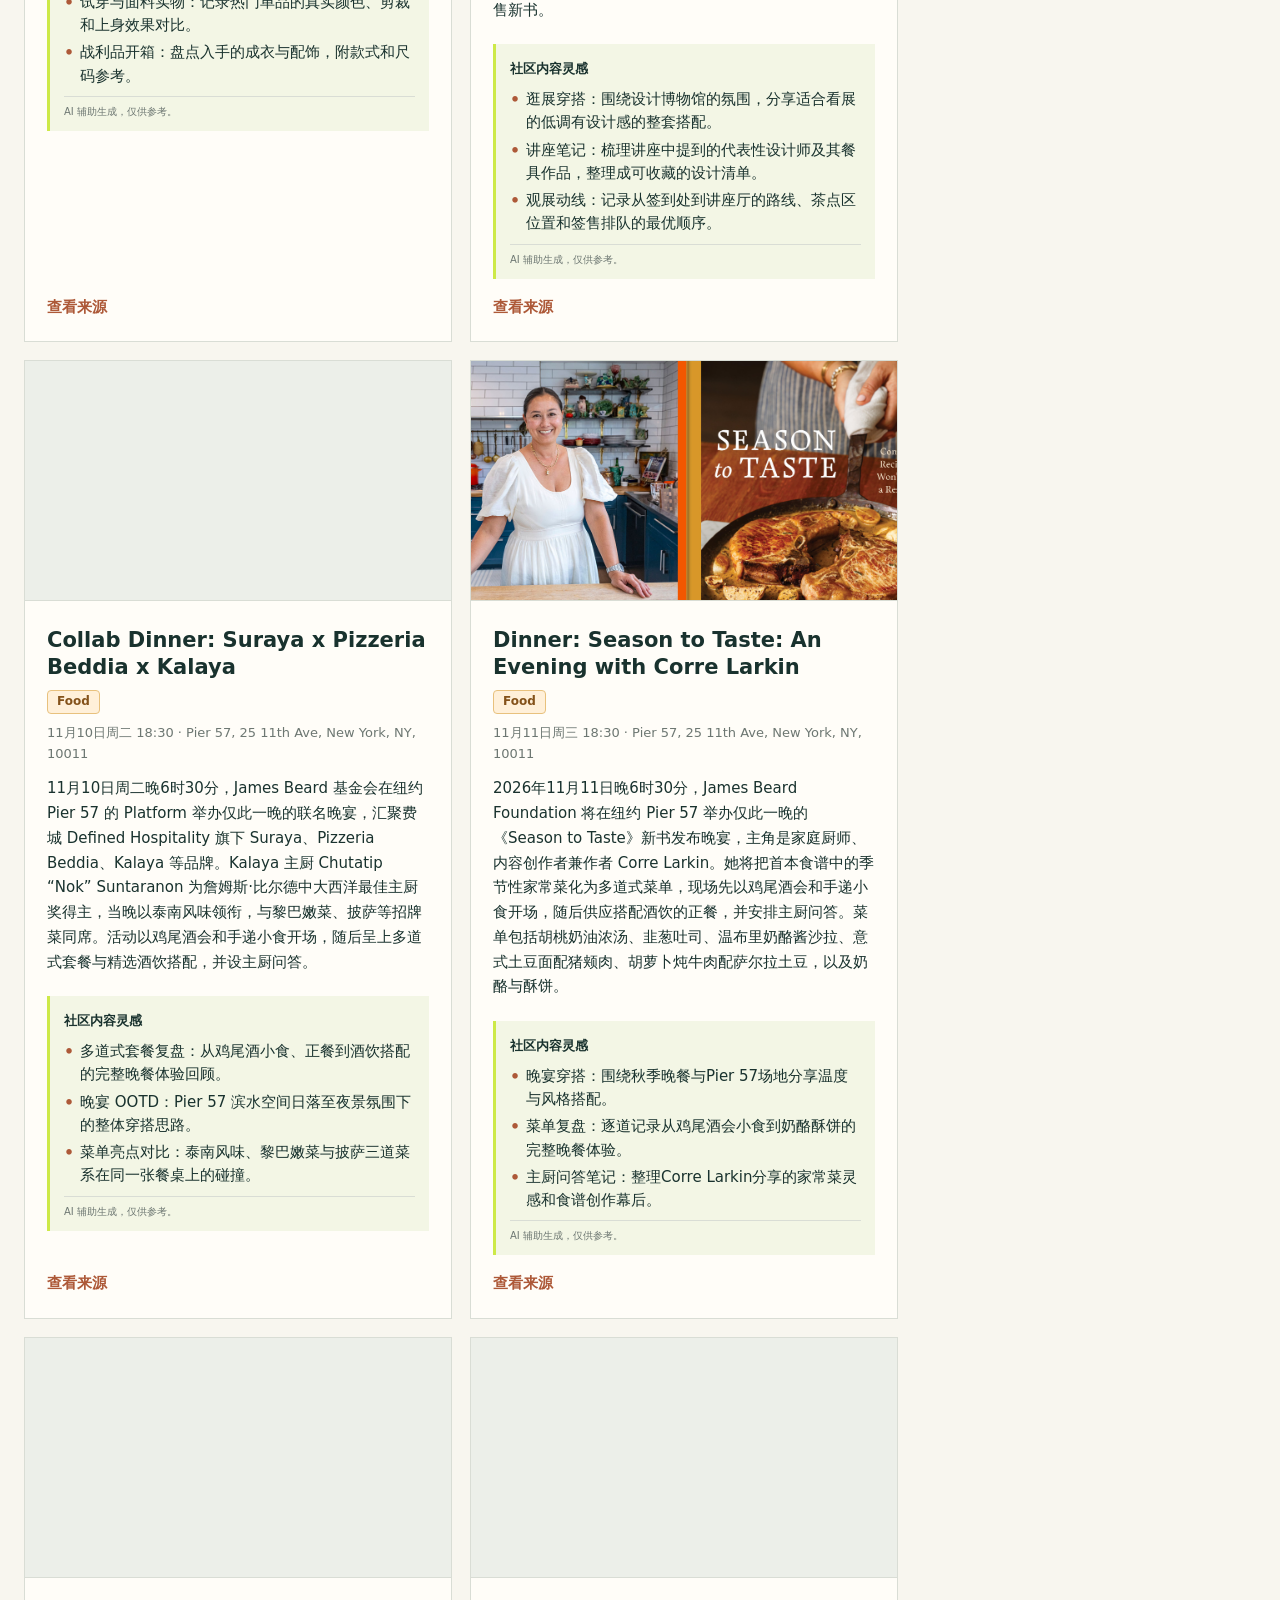
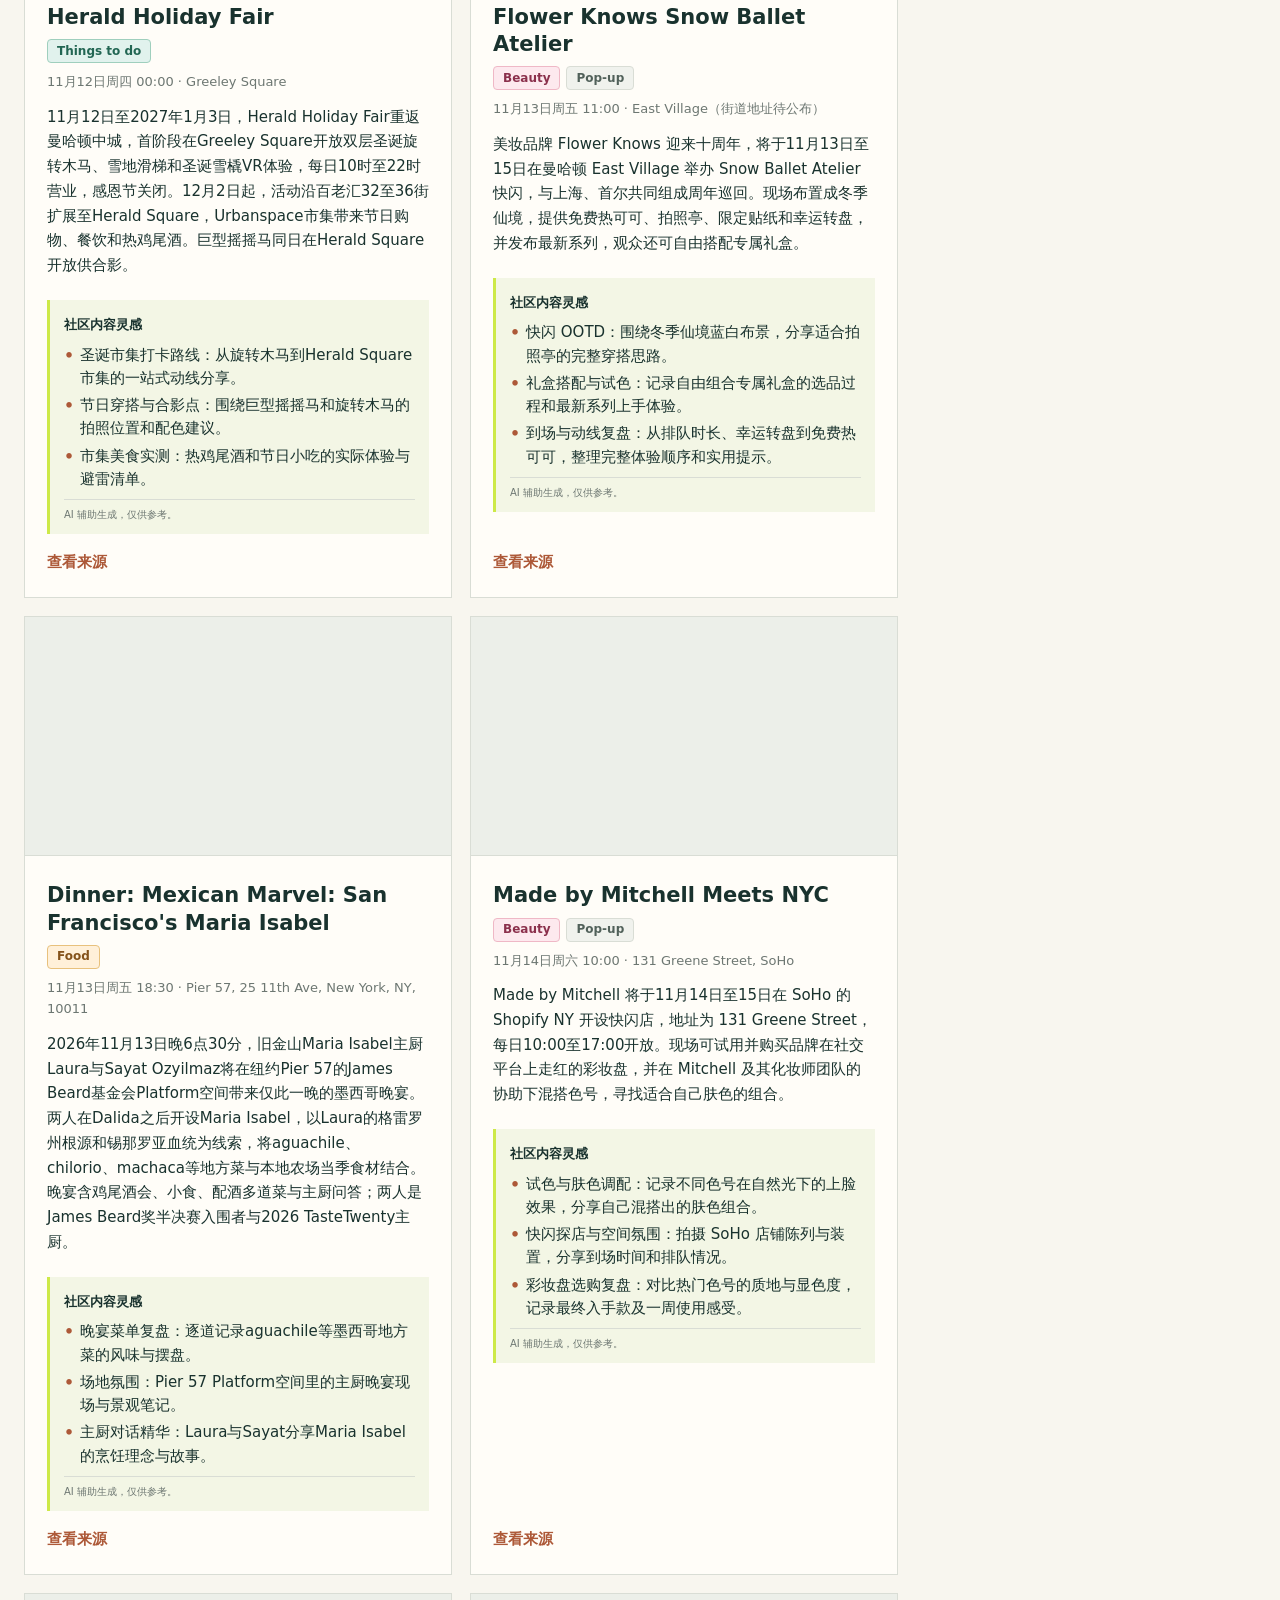
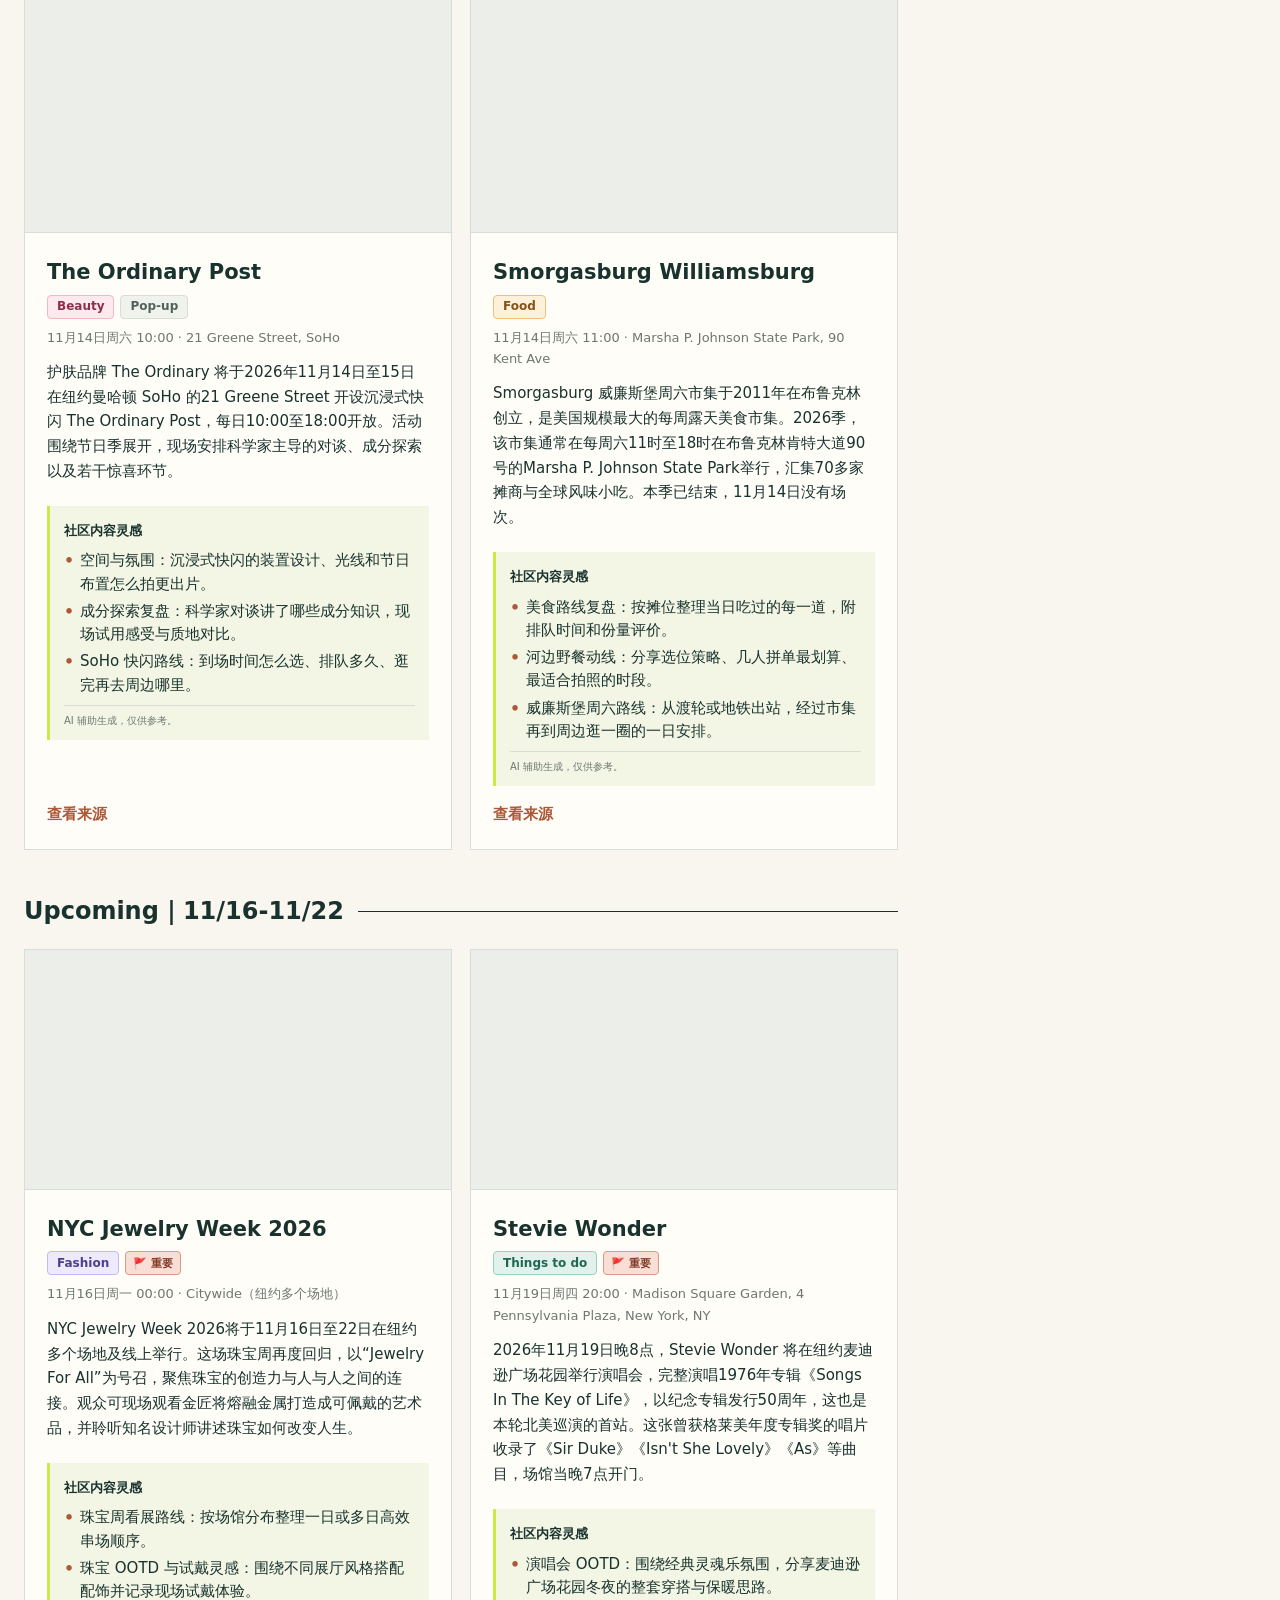
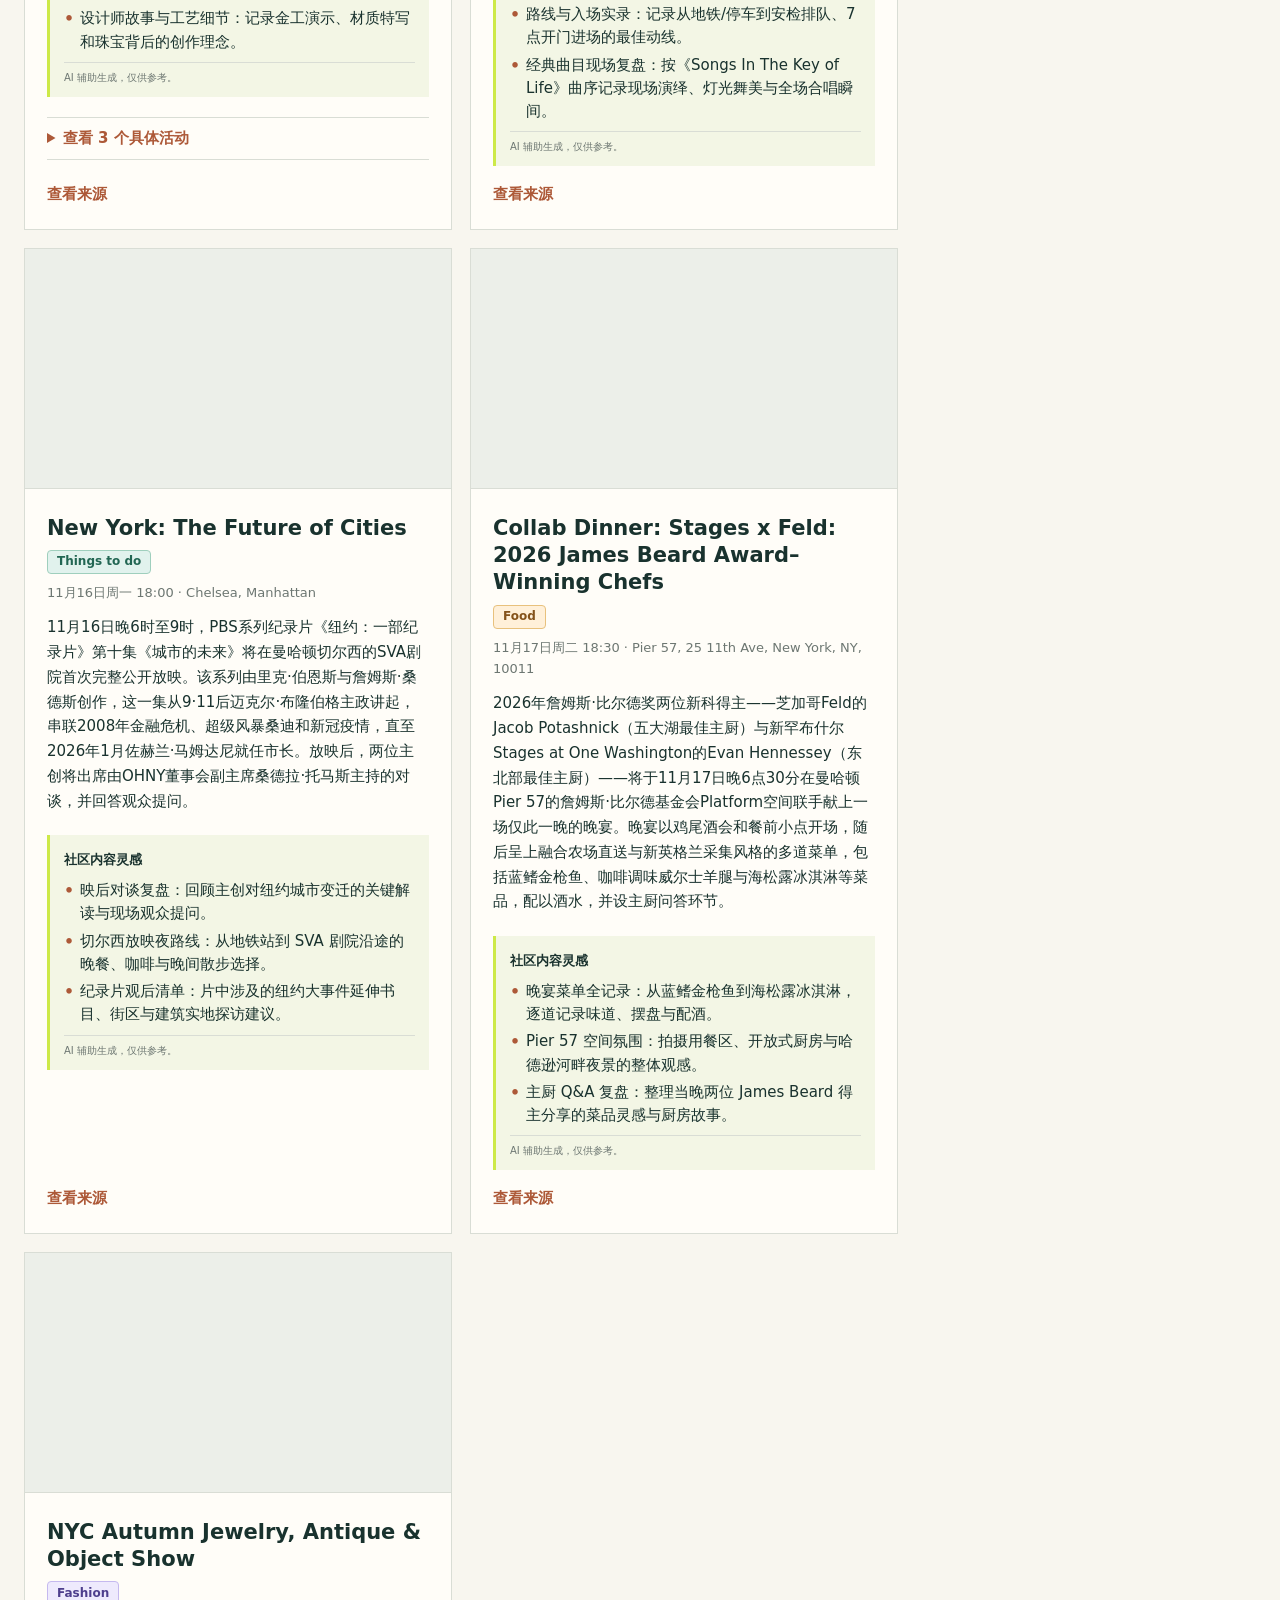
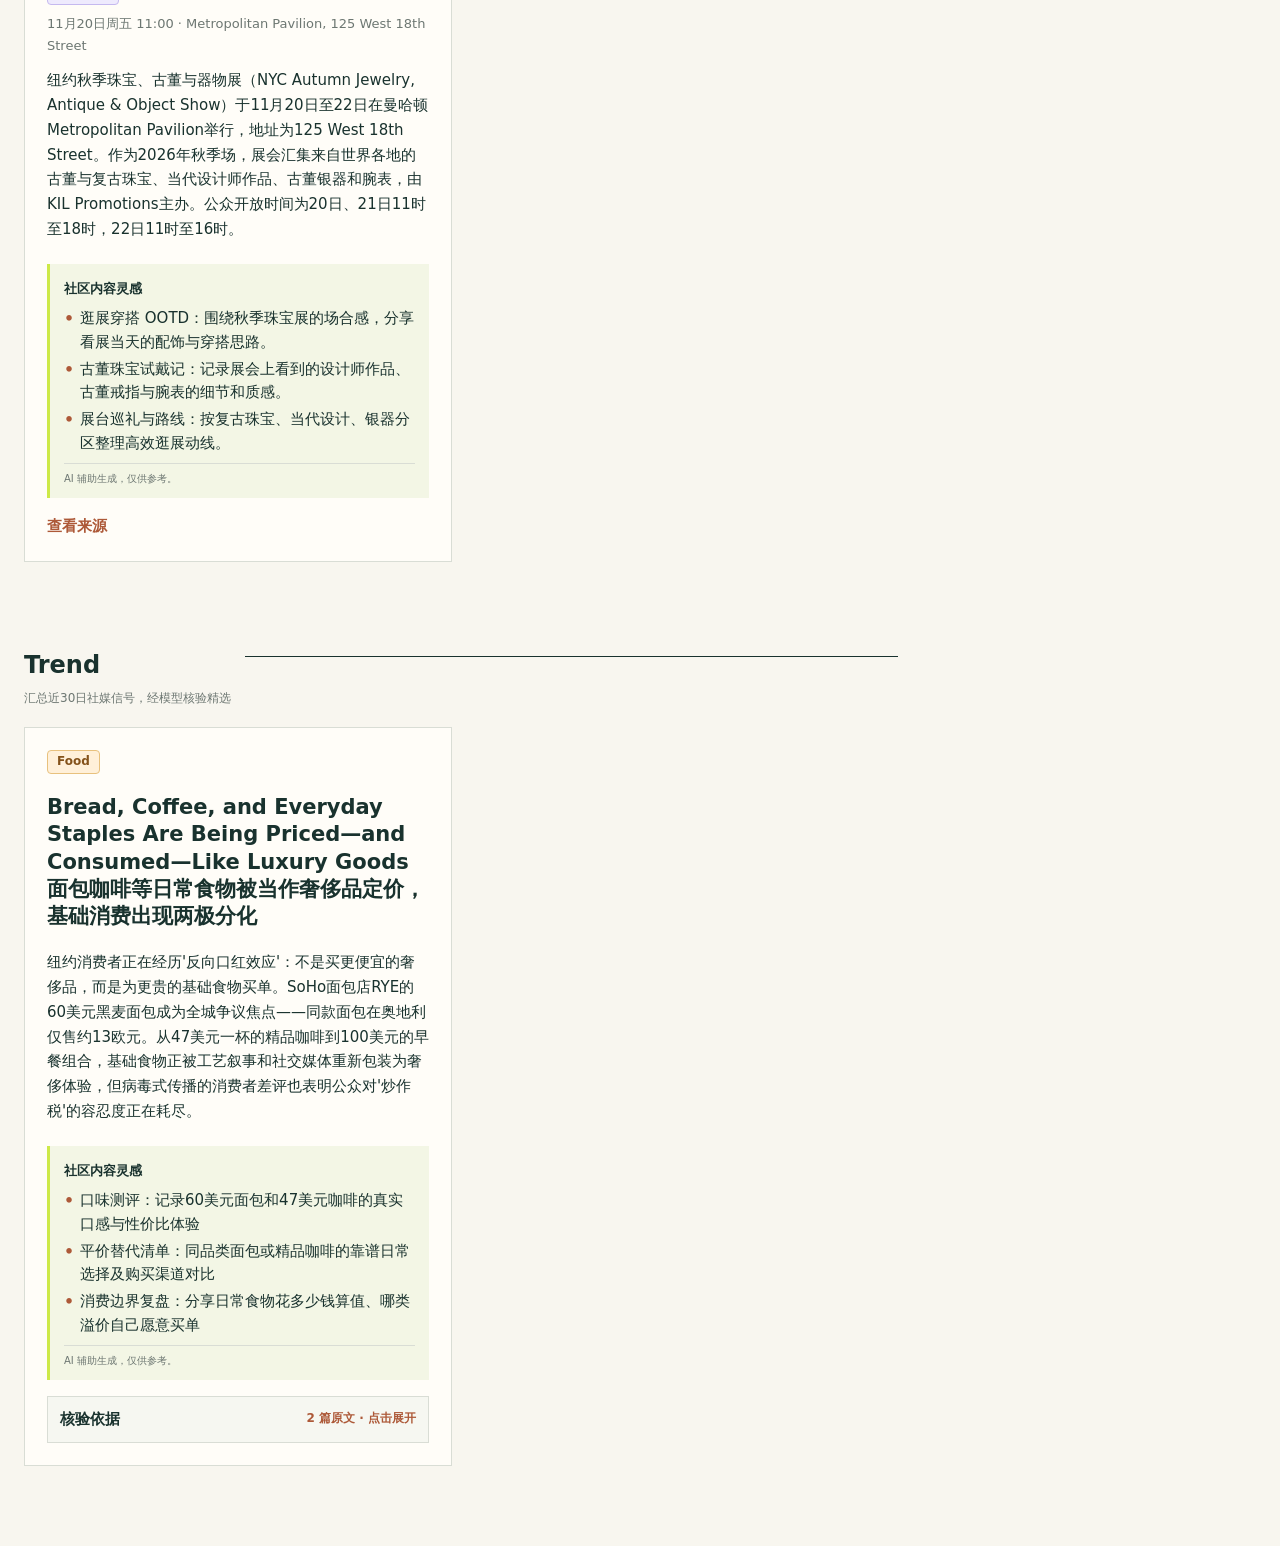
==== commit b310da73: "Show full community inspiration text on public cards." ====
--- a/index.html
+++ b/index.html
@@ -43,7 +43,7 @@
     @media(max-width:720px){.review-decision-dashboard{position:static;box-shadow:none}.decision-dashboard-grid{grid-template-columns:1fr}.decision-dashboard-grid>section+section{border-top:1px solid var(--line);border-left:0}.decision-metrics{grid-template-columns:repeat(2,minmax(0,1fr))}}
     .trend-evidence{margin-top:auto;background:#f6f7f1;border:1px solid var(--line)}.trend-evidence summary{display:flex;align-items:center;justify-content:space-between;gap:12px;padding:10px 12px;cursor:pointer;list-style:none;color:var(--ink)}.trend-evidence summary::-webkit-details-marker{display:none}.trend-evidence summary span{font-weight:800}.trend-evidence summary b{font-size:12px;color:var(--rust);font-weight:750;white-space:nowrap}.trend-evidence[open] summary{border-bottom:1px solid var(--line)}.trend-evidence-list{padding:0 12px}.trend-evidence a{font-size:13px}
     .business-operations-advice{margin:4px 0 16px;padding:12px 14px;background:#f3f6e5;border-left:3px solid var(--lime)}.business-operations-advice strong{font-size:13px}.business-operations-advice ul{margin:7px 0 0;padding:0;list-style:none}.business-operations-advice li{position:relative;display:-webkit-box;overflow:hidden;margin:4px 0;padding-left:16px;-webkit-box-orient:vertical;-webkit-line-clamp:2;line-height:1.55}.business-operations-advice li::before{content:"•";position:absolute;top:0;left:0;color:var(--rust);font-size:1.05em;font-weight:800}.business-operations-advice small{display:block;margin-top:8px;padding-top:7px;border-top:1px solid var(--line);color:var(--muted);font-size:10px;line-height:1.5}
-    .report-preview .business-operations-advice li{display:block;overflow:visible;-webkit-line-clamp:unset;overflow-wrap:anywhere}
+    .report-preview .business-operations-advice li,.report-main .business-operations-advice li{display:block;overflow:visible;-webkit-line-clamp:unset;overflow-wrap:anywhere}
   </style>
 </head>
 <body>
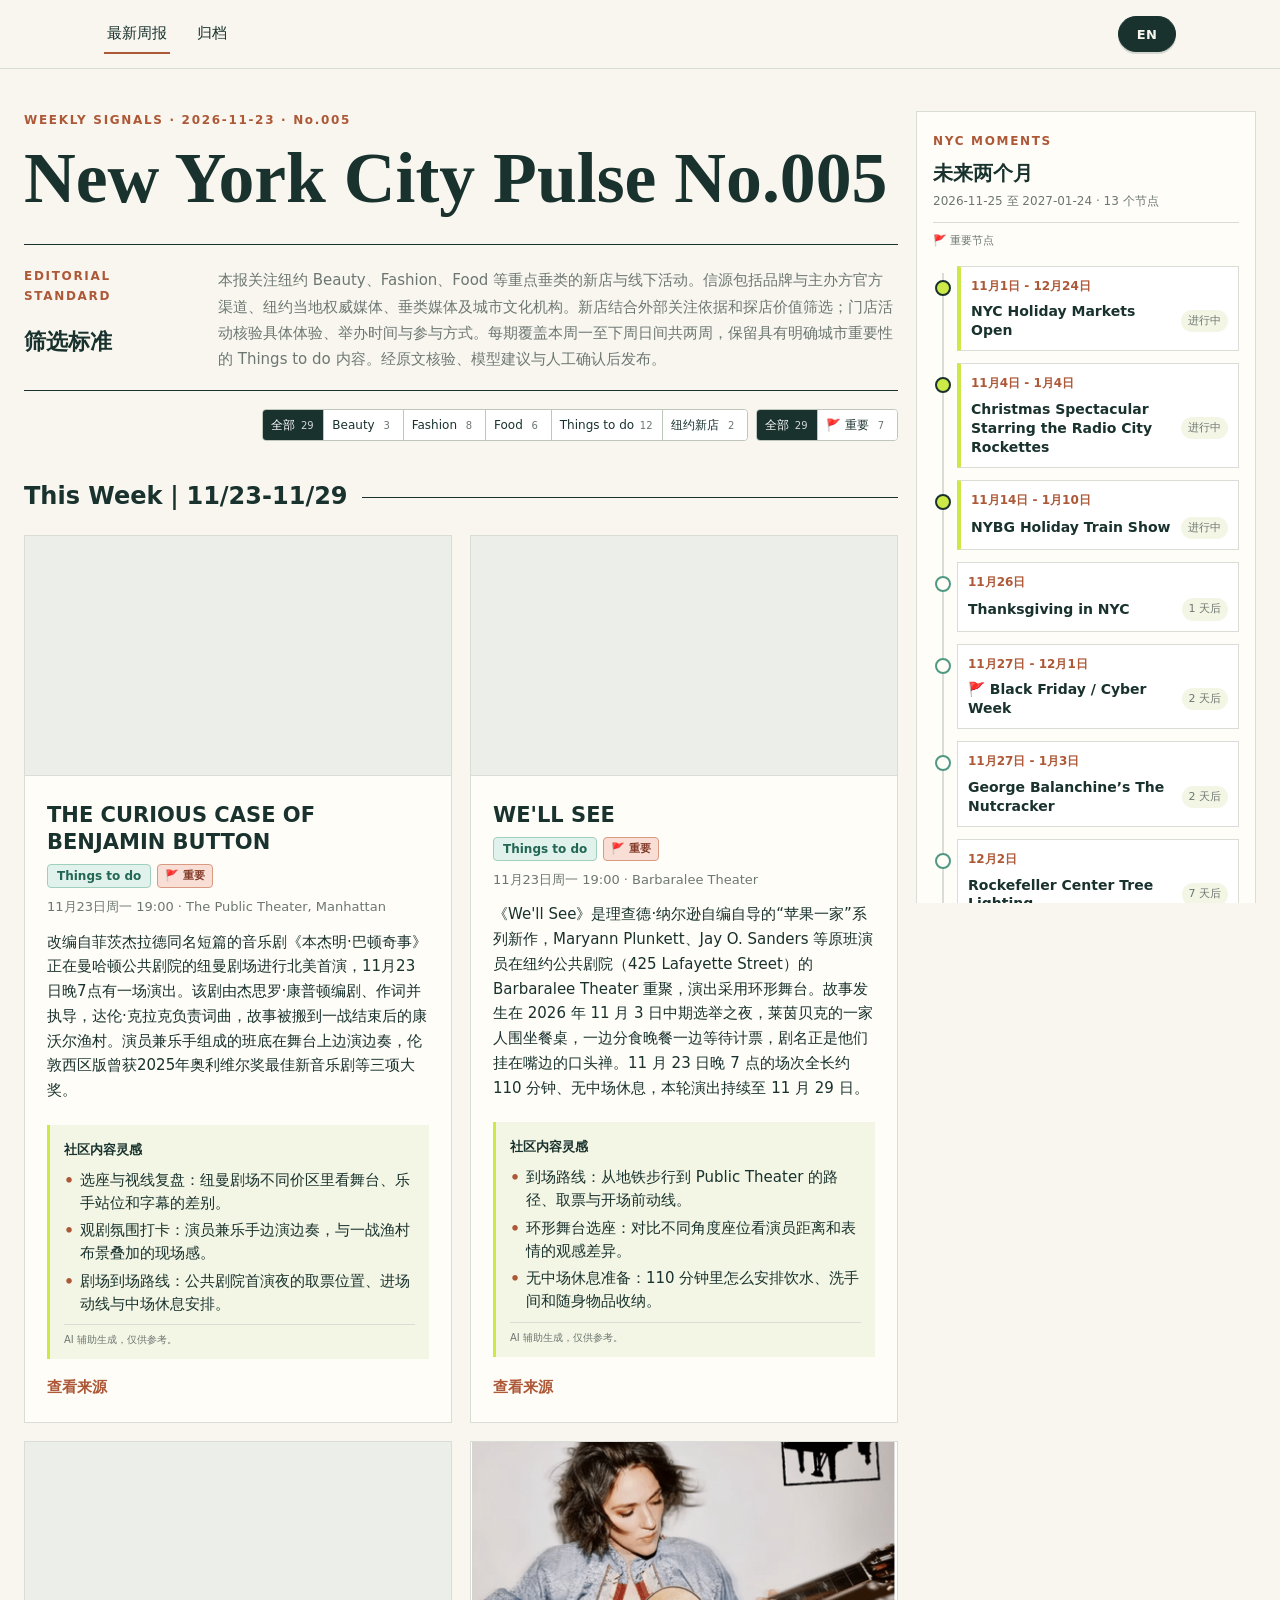
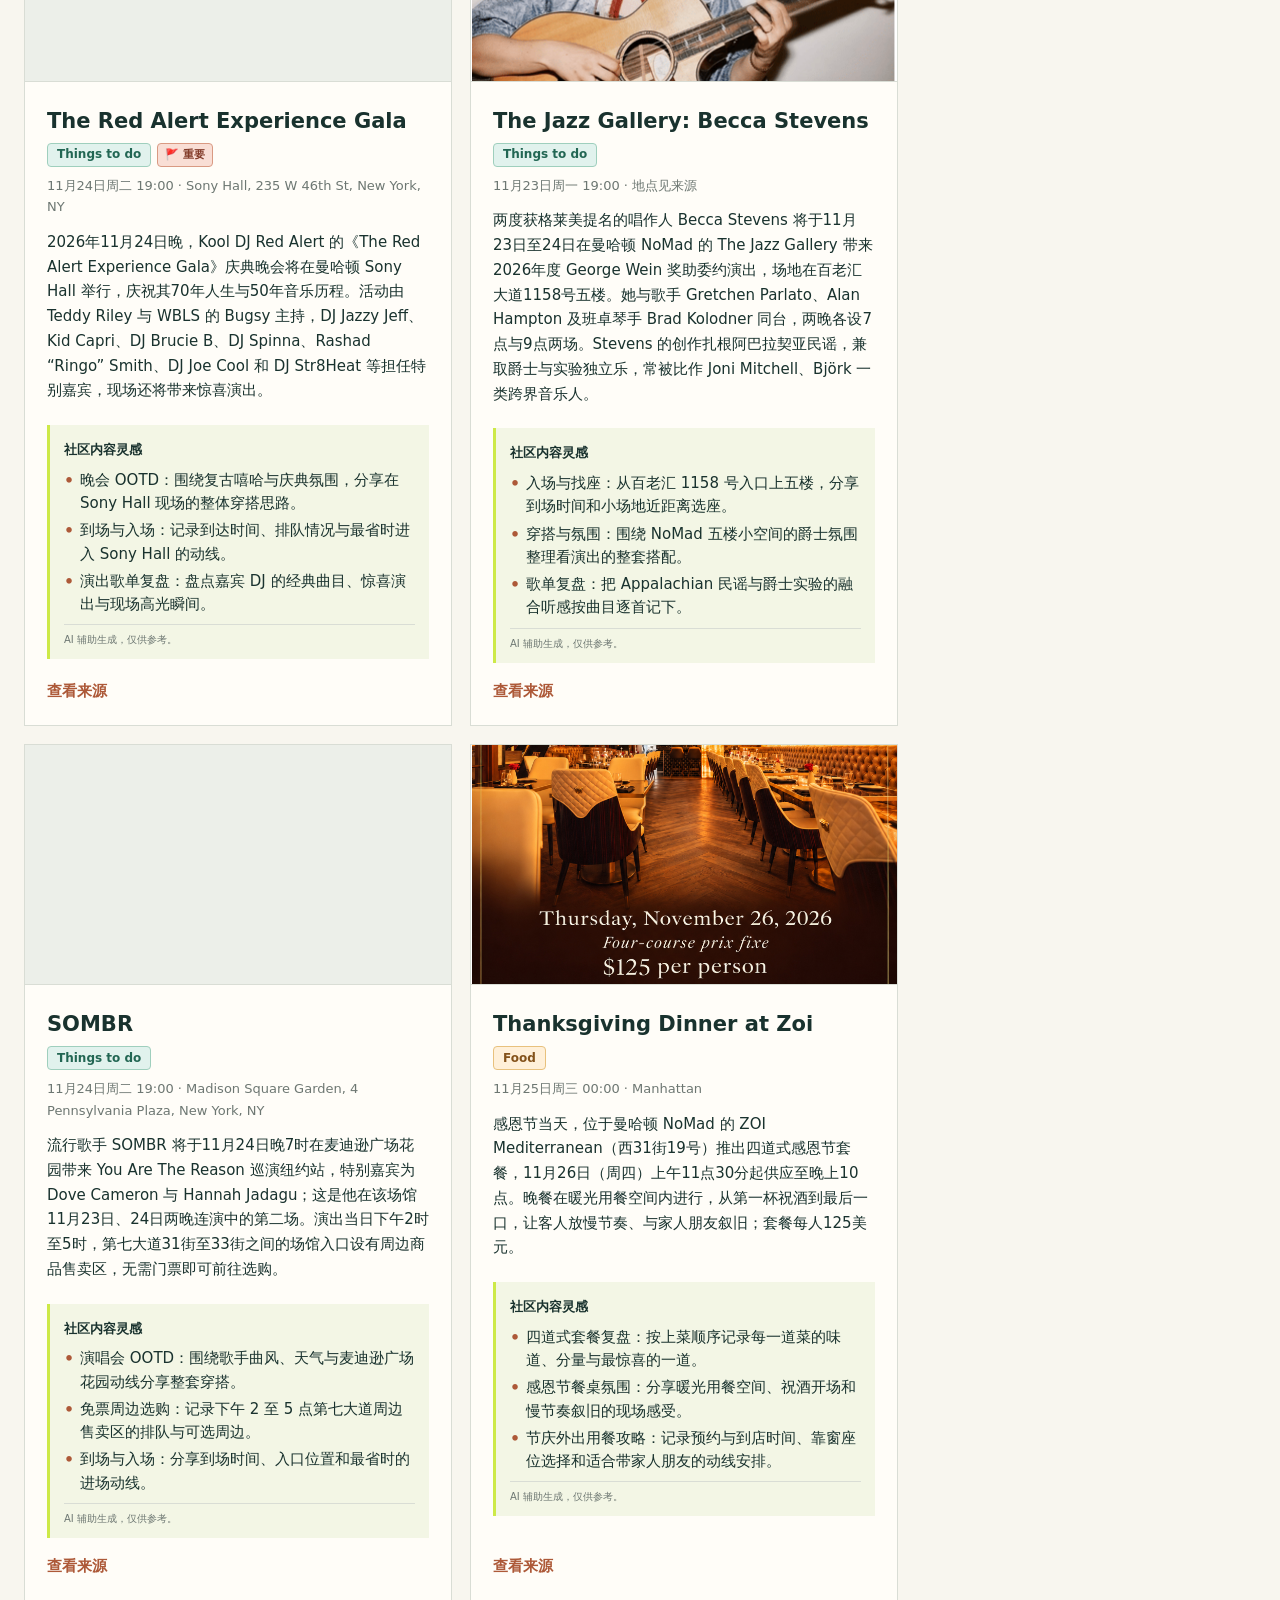
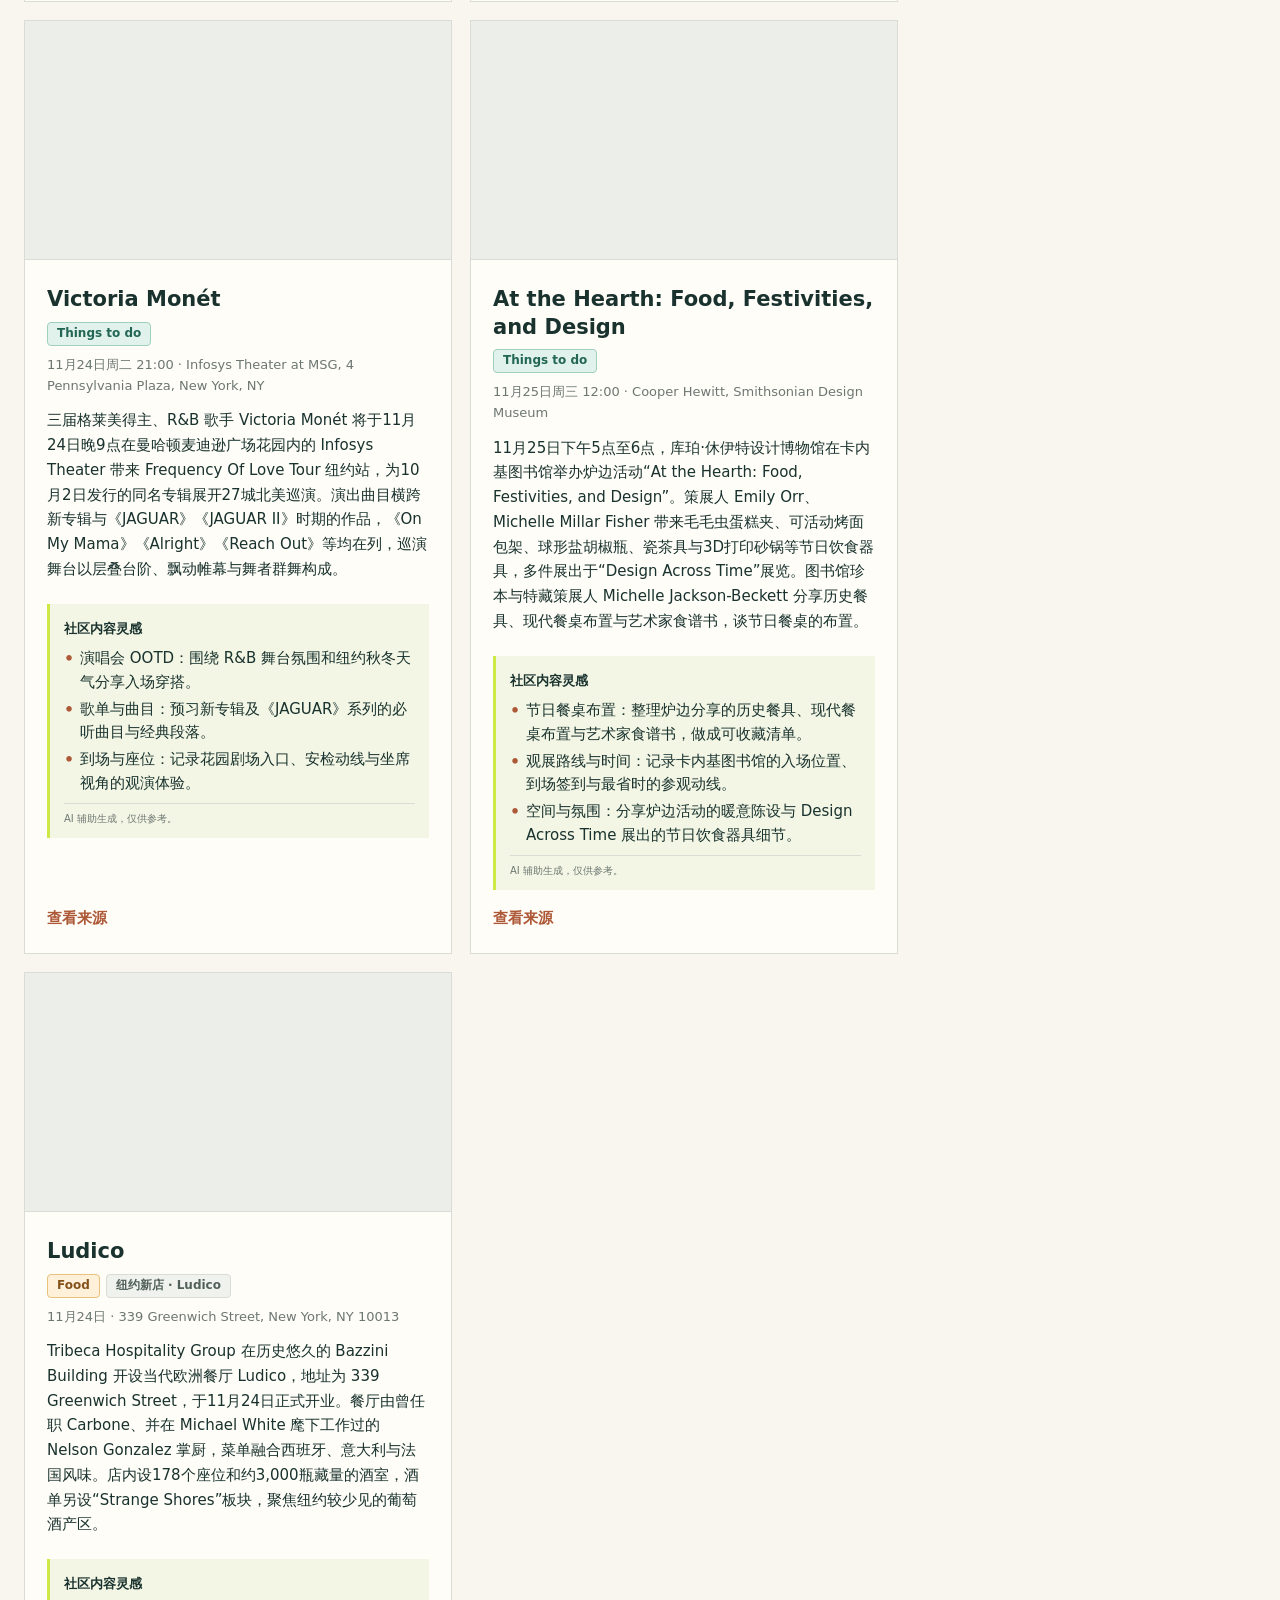
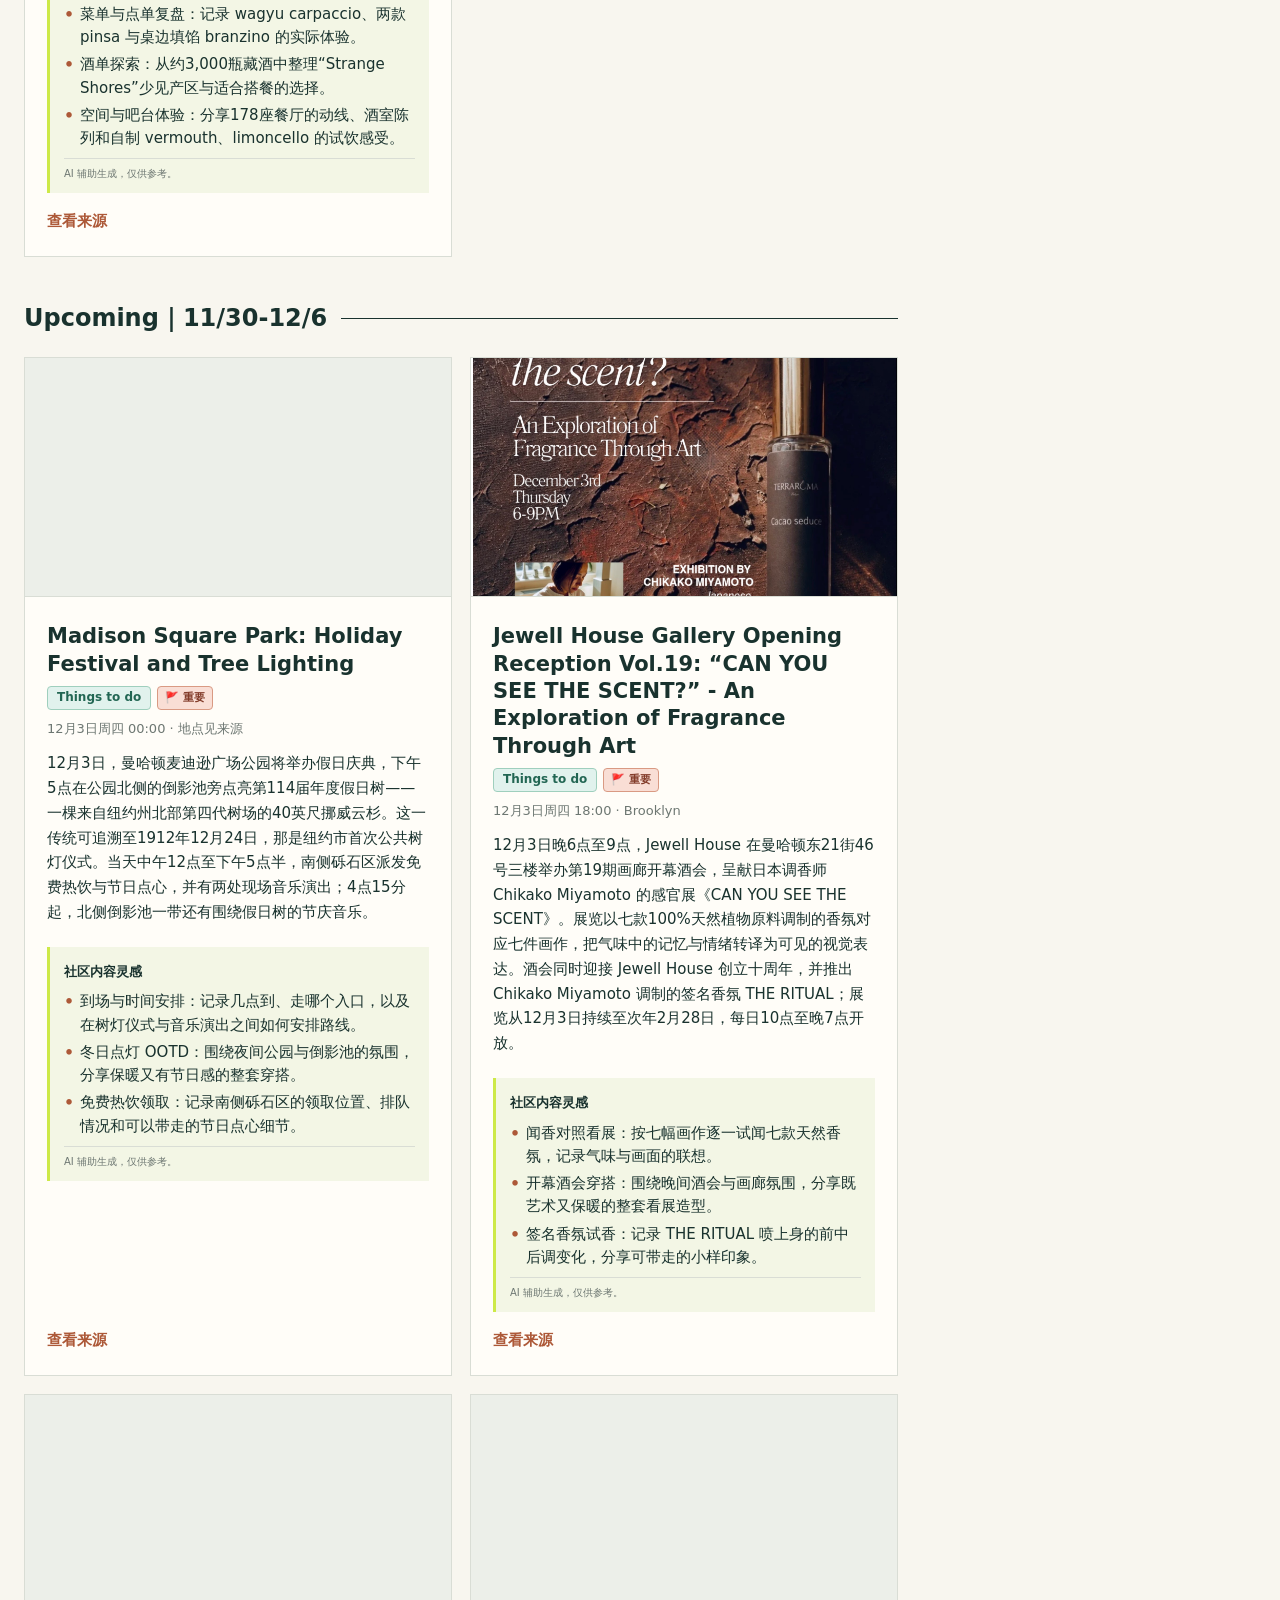
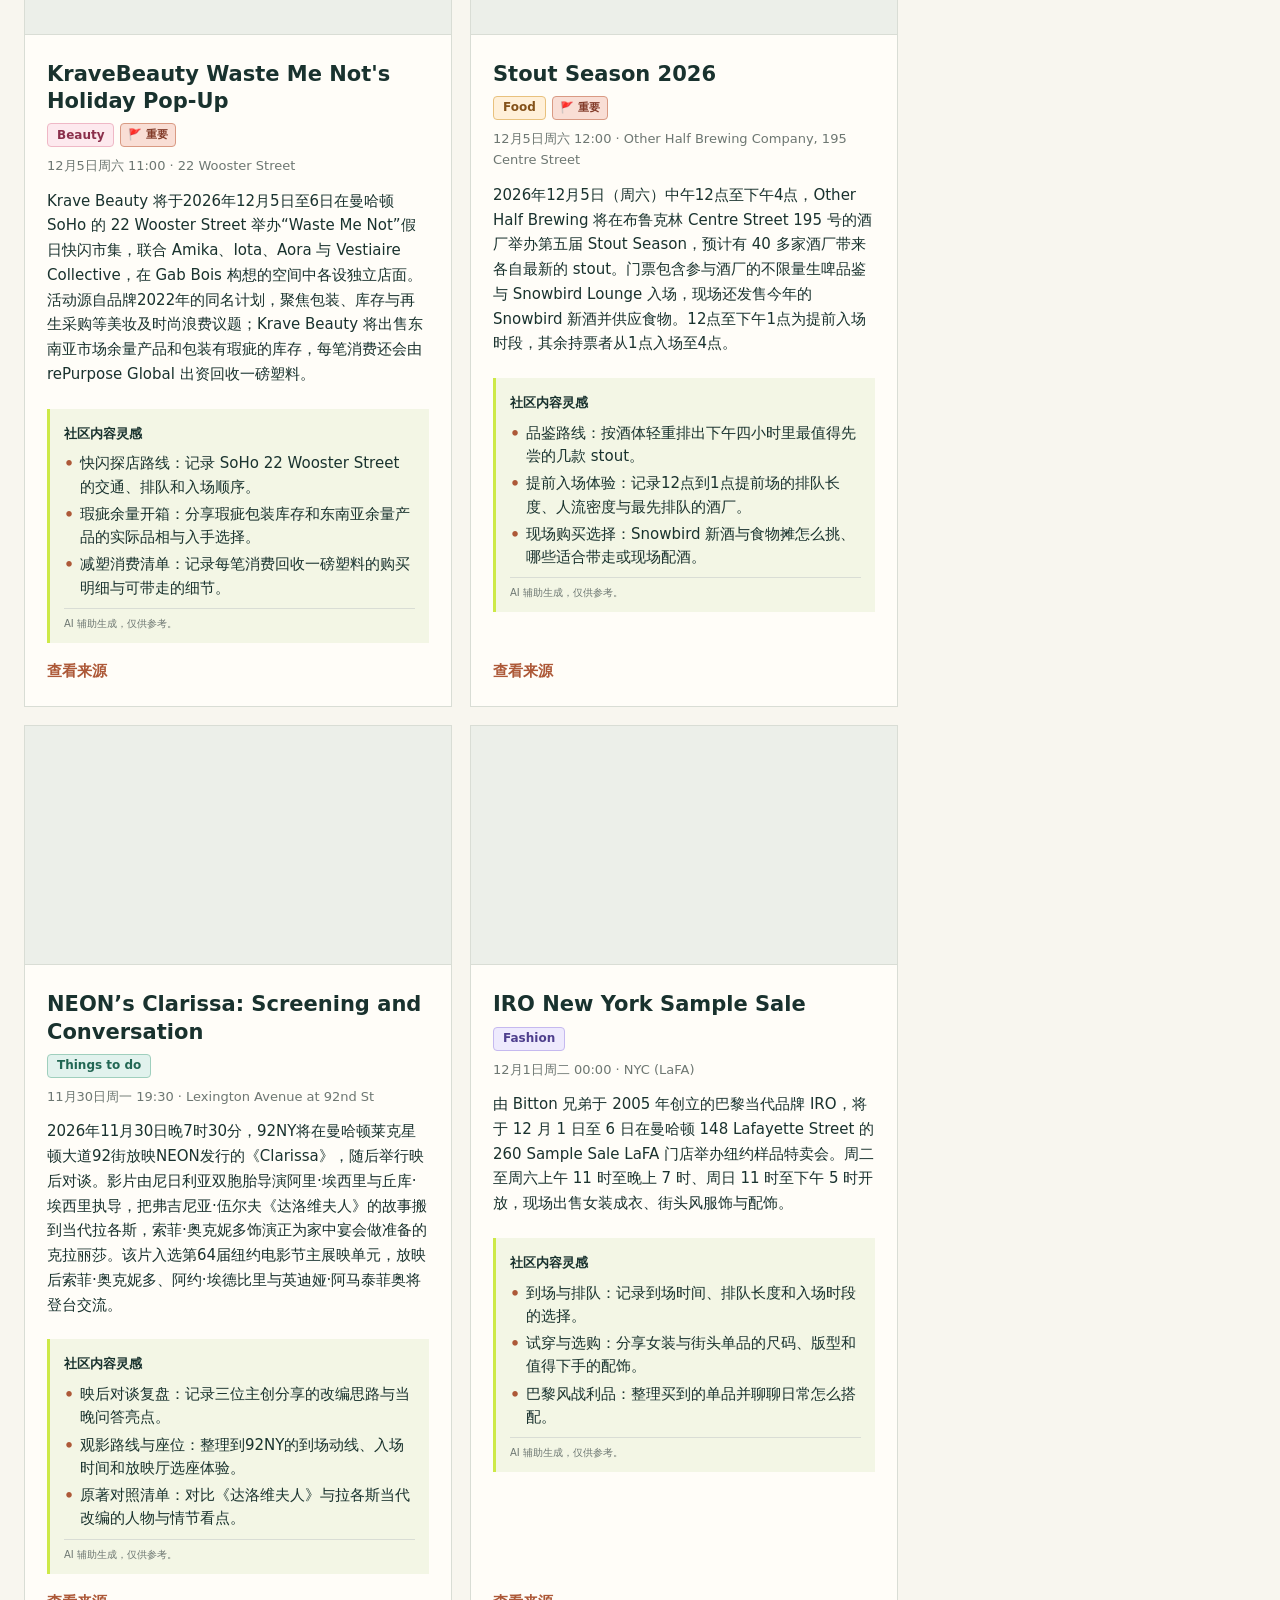
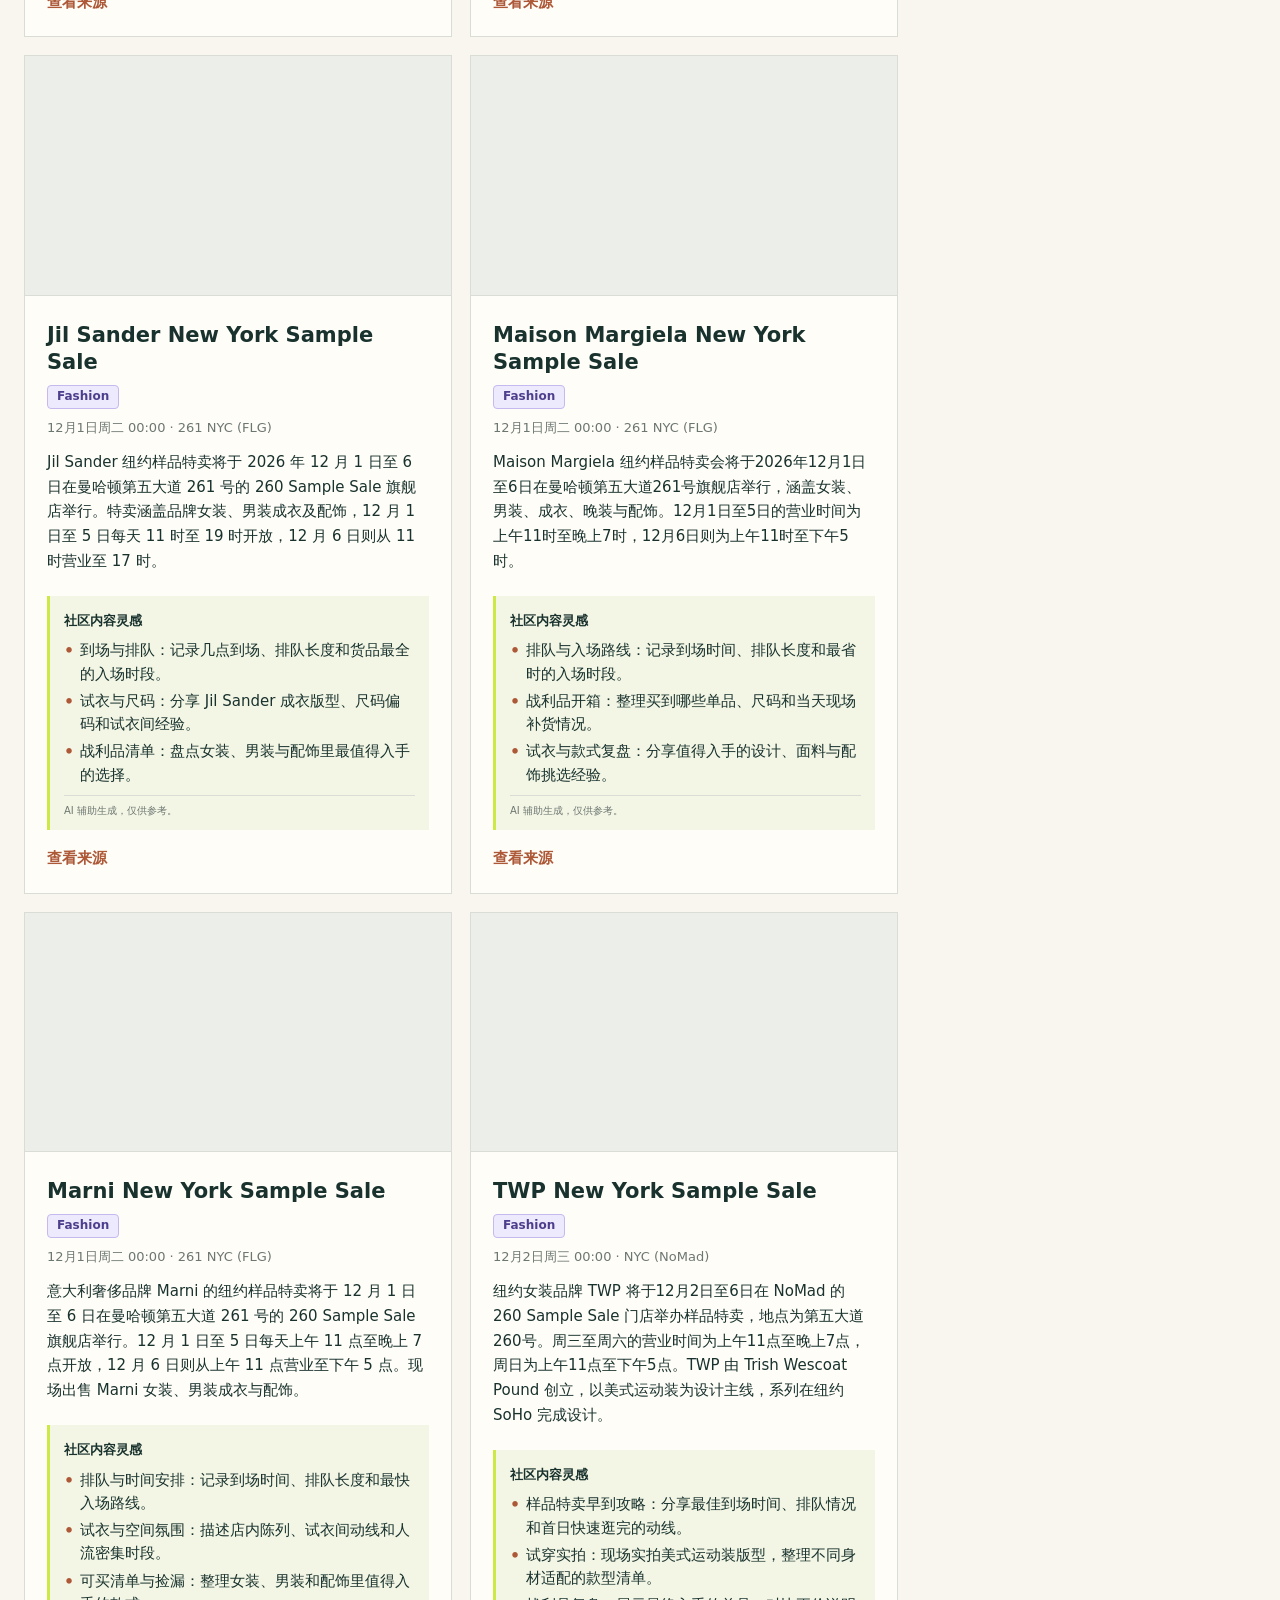
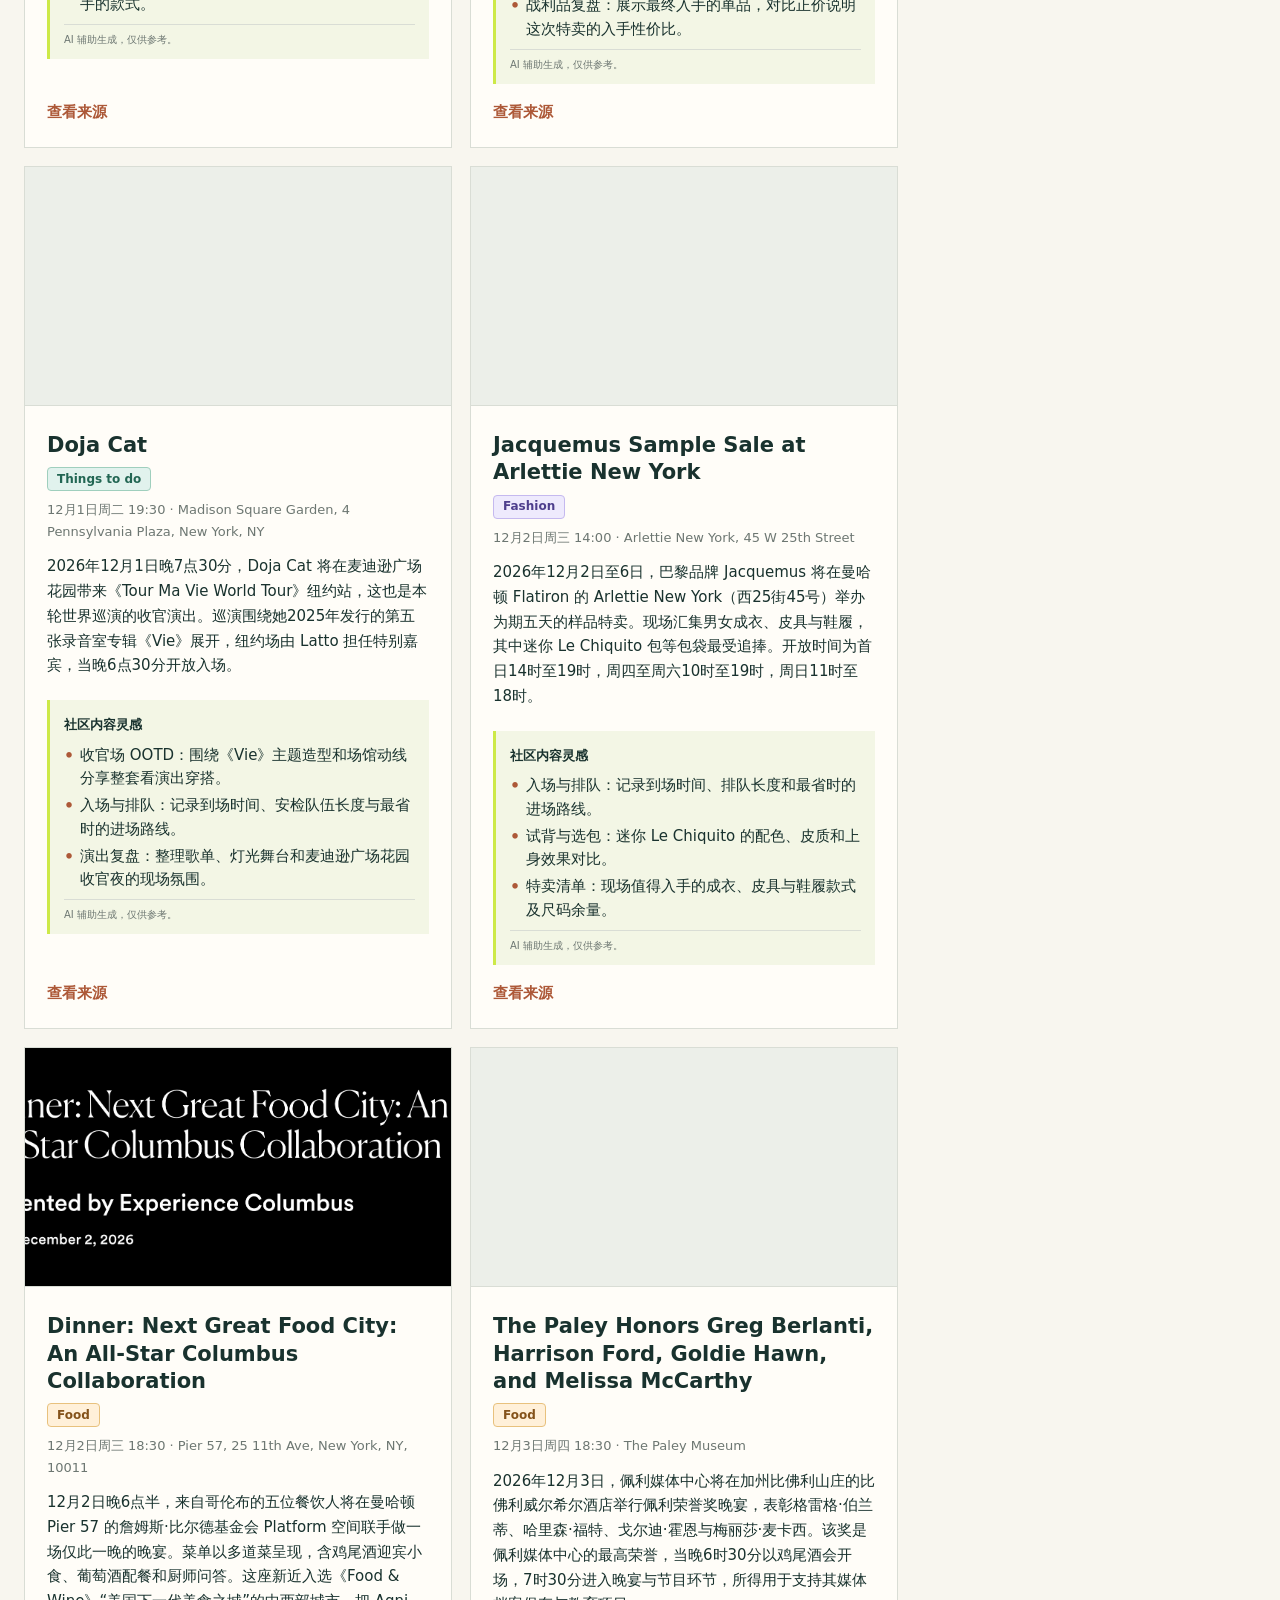
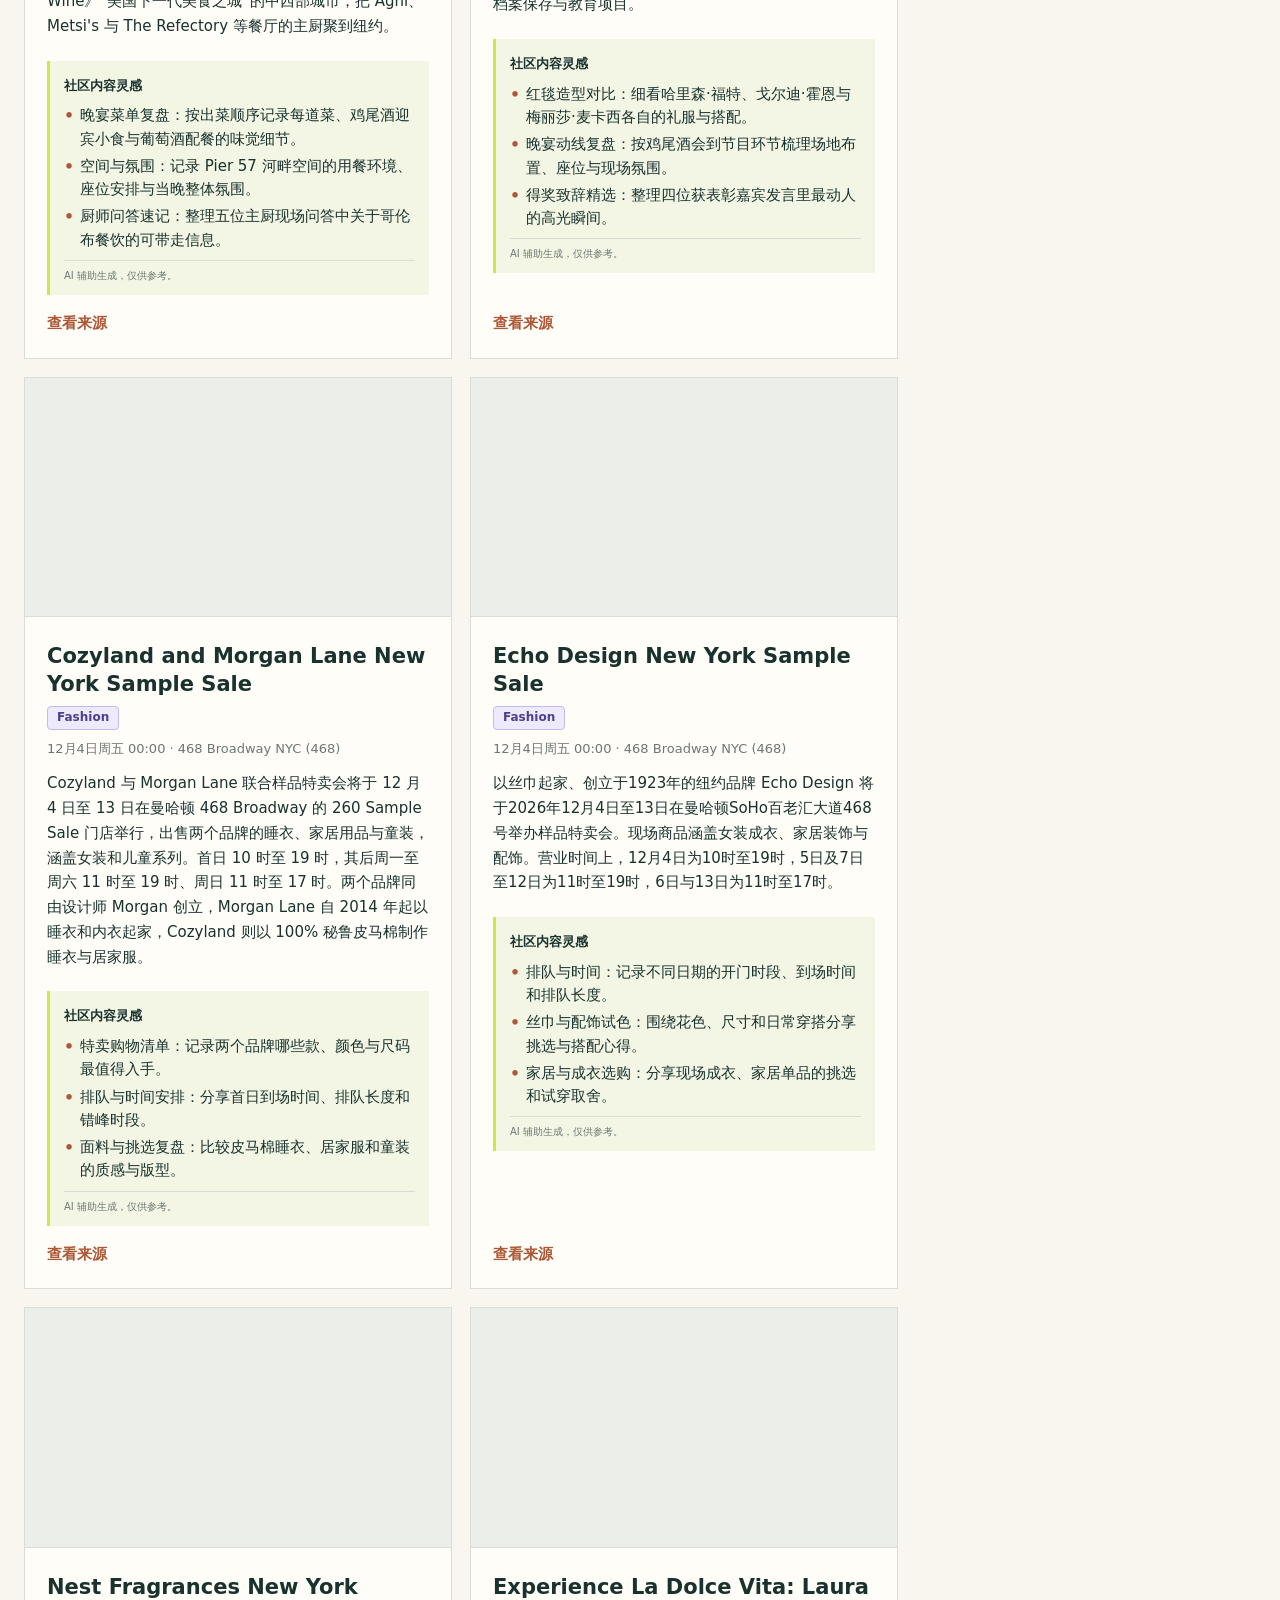
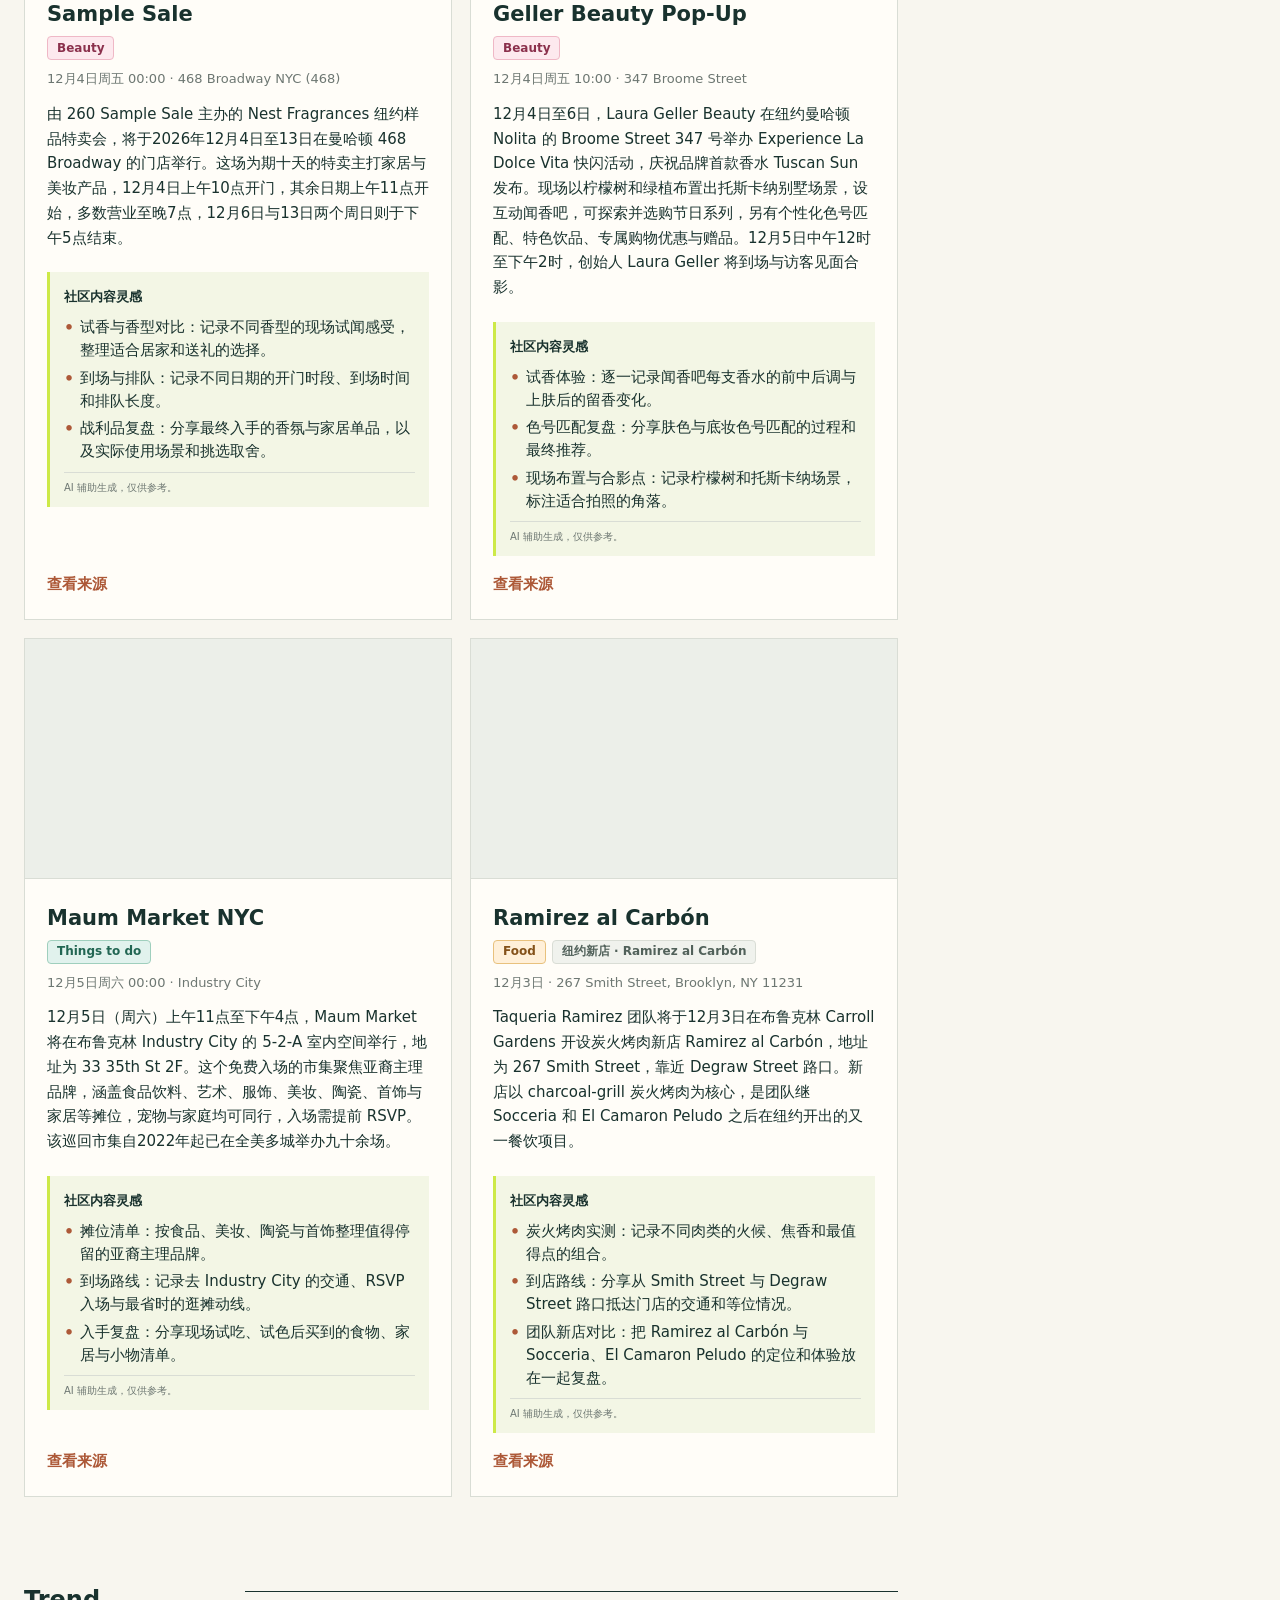
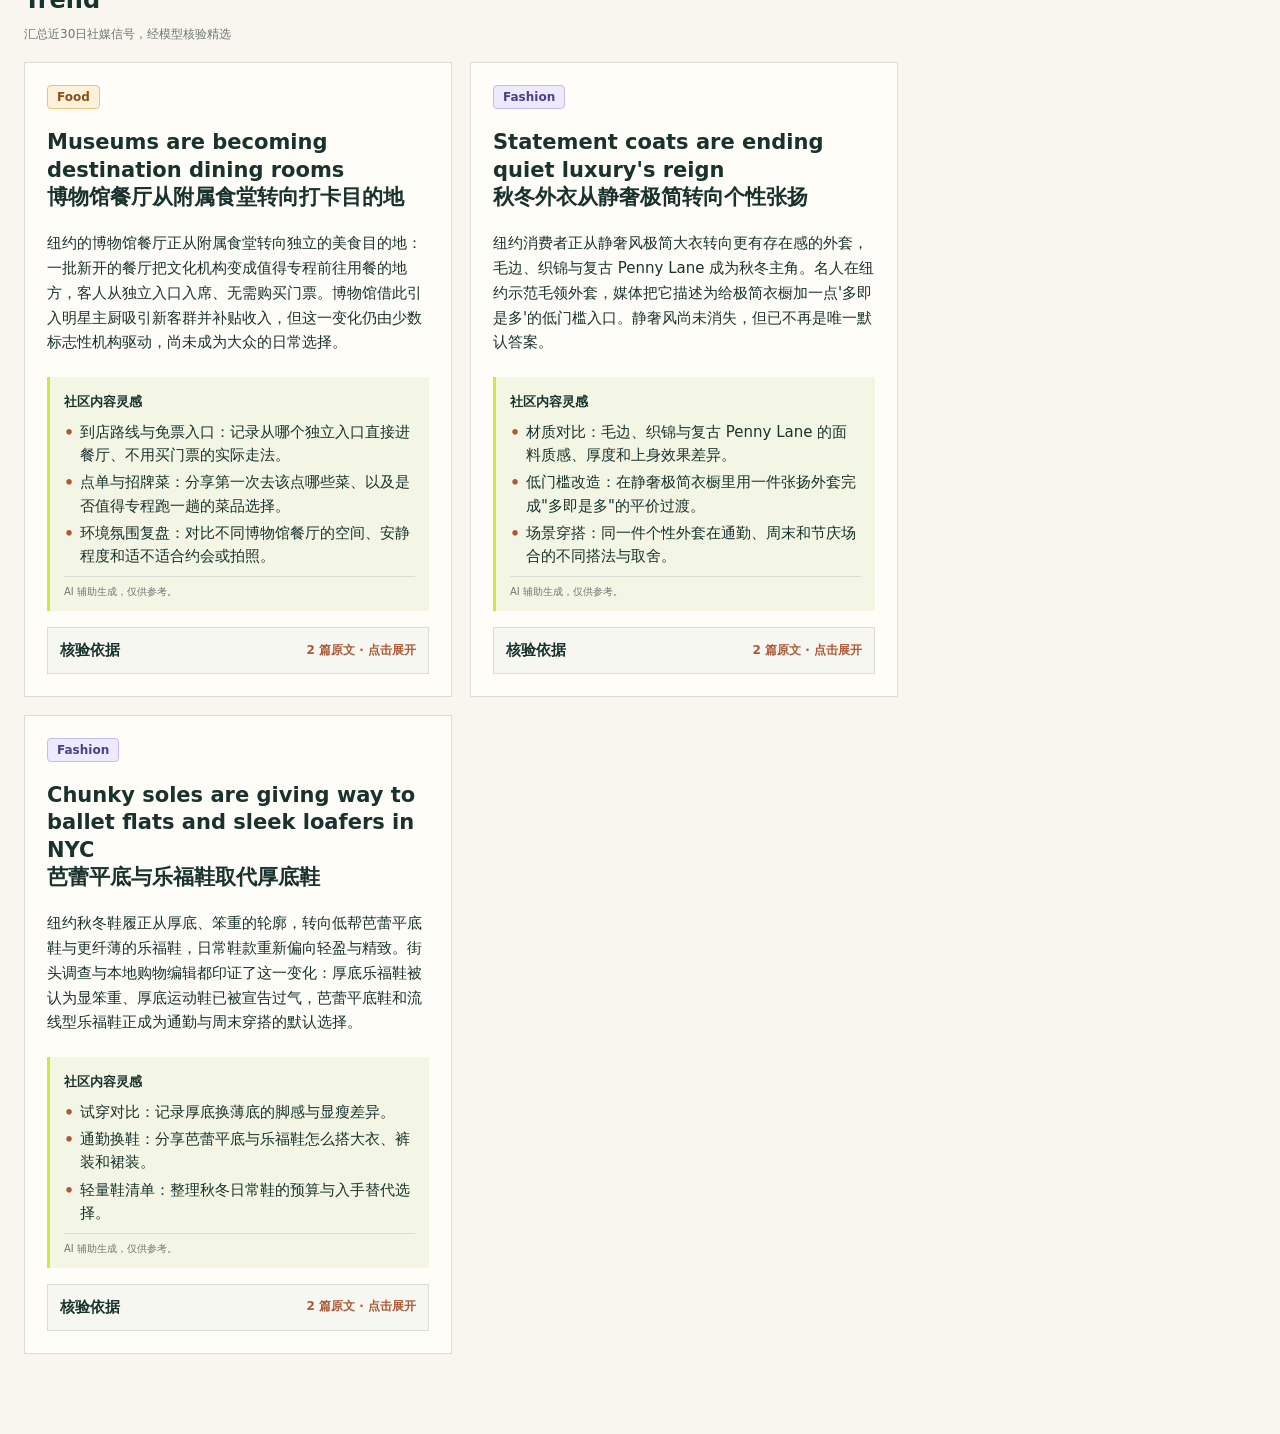
==== commit 0ad1bce4: "Publish NYC Pulse" ====
--- a/index.html
+++ b/index.html
@@ -11,7 +11,7 @@
     *{box-sizing:border-box}body{margin:0;background:var(--paper);color:var(--ink);font:15px/1.65 system-ui,-apple-system,"PingFang SC",sans-serif}
     header{position:sticky;top:0;z-index:2;background:rgba(248,246,239,.95);border-bottom:1px solid var(--line);backdrop-filter:blur(8px)}
     nav{max-width:1120px;margin:auto;height:68px;display:flex;align-items:center;gap:24px;padding:0 24px}
-    a{color:inherit;text-decoration:none}.brand{margin-right:auto;font-family:Georgia,"Times New Roman",serif;font-size:20px;font-weight:700;white-space:nowrap}.navlink{padding:7px 3px;border-bottom:2px solid transparent}.navlink.active{border-color:var(--rust)}
+    a{color:inherit;text-decoration:none}.brand{margin-right:auto;font-family:Georgia,"Times New Roman",serif;font-size:20px;font-weight:700;white-space:nowrap}.navlink{padding:7px 3px;border-bottom:2px solid transparent}.navlink.active{border-color:var(--rust)}.language-toggle{display:inline-grid;min-width:58px;height:36px;margin-left:auto;padding:0 15px;place-items:center;border:1px solid var(--ink);border-radius:999px;background:var(--ink);box-shadow:0 2px 0 rgb(25 50 46 / 16%);color:var(--paper);font:700 13px/1 system-ui,-apple-system,"PingFang SC",sans-serif;letter-spacing:.02em;cursor:pointer;transition:transform .15s ease,box-shadow .15s ease,background-color .15s ease,color .15s ease}.language-toggle[data-target="zh"]{border-color:#cbd2ca;background:#eef1e6;color:var(--ink);box-shadow:0 2px 0 rgb(25 50 46 / 8%)}.language-toggle:hover{transform:translateY(-1px);box-shadow:0 4px 10px rgb(25 50 46 / 15%)}.language-toggle:active{transform:translateY(1px);box-shadow:none}.language-toggle:focus-visible{outline:2px solid var(--rust);outline-offset:3px}
     main{max-width:1120px;margin:auto;padding:42px 24px 80px}main.admin-main{overflow-x:hidden}main.report-main{max-width:1480px}.eyebrow{color:var(--rust);font-size:12px;font-weight:800;letter-spacing:.14em}
     h1{font-size:clamp(30px,5vw,56px);line-height:1.1;margin:12px 0 18px;max-width:850px}.report-title{font-family:Georgia,"Times New Roman",serif;font-size:clamp(44px,5.6vw,74px);font-weight:700;letter-spacing:0;line-height:1;max-width:none}h2{font-size:24px;margin:42px 0 18px}
     .lead{font-size:17px;color:var(--muted);max-width:760px}.selection-standards{margin:30px 0 10px;border-block:1px solid var(--ink);padding:22px 0 18px}.selection-standards-head{display:grid;grid-template-columns:170px minmax(0,1fr);gap:2px 24px}.selection-standards-head .eyebrow{grid-column:1}.selection-standards-head h2{grid-column:1;margin:2px 0 0;font-size:22px;line-height:1.25}.selection-standards-head p{grid-column:2;grid-row:1/3;margin:0;color:var(--muted);line-height:1.75}.selection-standard-grid{display:grid;grid-template-columns:repeat(2,minmax(0,1fr));gap:0;margin-top:20px;border-top:1px solid var(--line)}.selection-standard-grid article{padding:16px 20px 4px 0}.selection-standard-grid article+article{padding-left:20px;border-left:1px solid var(--line)}.selection-standard-grid h3{margin:0 0 7px;font-size:16px}.selection-standard-grid p{margin:0;line-height:1.75}.selection-evidence{margin:16px 0 0;padding-top:14px;border-top:1px solid var(--line);color:var(--muted);line-height:1.75}.report-filter-controls{display:flex;justify-content:flex-end;margin:18px 0 -6px}.weekline{display:flex;gap:14px;align-items:center;margin:42px 0 18px}.weekline>h2{margin:0}.rule{height:1px;background:var(--ink);flex:1}.report-filter{display:flex;flex-wrap:wrap;justify-content:flex-end;gap:8px}.report-filter-group{display:flex;overflow:hidden;border:1px solid #bfc7bd;border-radius:4px;background:white}.report-filter button{height:30px;padding:4px 8px;border:0;border-right:1px solid #bfc7bd;border-radius:0;background:white;color:var(--ink);font-size:12px;white-space:nowrap}.report-filter button:last-child{border-right:0}.report-filter button.active{background:var(--ink);color:white}.report-filter span{display:inline-block;min-width:16px;margin-left:4px;color:var(--muted);font-size:10px}.report-filter button.active span{color:rgba(255,255,255,.8)}.importance-chip{display:inline-flex;align-items:center;min-height:24px;padding:3px 9px;border:1px solid transparent;border-radius:4px;font-size:12px;font-weight:750;line-height:1.25;white-space:nowrap}.importance-chip.is-high{background:#f9ded5;border-color:#d99a83;color:#823b29}.importance-chip.is-medium{background:#fff0d9;border-color:#e8c17d;color:#84521a}.importance-chip.is-low{background:#e1f2ed;border-color:#9fcfbd;color:#226653}
@@ -21,11 +21,11 @@
     .archive-row{display:flex;justify-content:space-between;border-top:1px solid var(--line);padding:18px 0}.adminbar{display:flex;gap:10px;flex-wrap:wrap;margin:22px 0}
     button,input,select,textarea{font:inherit;border:1px solid #bfc7bd;background:white;padding:9px 12px;border-radius:4px}button{cursor:pointer;background:var(--ink);color:white;border-color:var(--ink)}button.ghost{background:white;color:var(--ink)}button.danger{background:white;color:#9d382d;border-color:#d9a096}.row-actions{display:flex;gap:6px;align-items:center}.row-actions button{padding:6px 9px;font-size:12px;white-space:nowrap}.candidate-row-actions{min-width:76px}.split-delete{display:flex;align-items:stretch;position:relative}.split-delete>.danger{border-radius:4px 0 0 4px}.candidate-action-menu{position:relative}.candidate-action-menu>summary{display:grid;place-items:center;width:30px;height:100%;min-height:32px;border:1px solid #d9a096;border-left:0;border-radius:0 4px 4px 0;background:white;color:#9d382d;cursor:pointer;list-style:none;font-size:17px;line-height:1}.candidate-action-menu>summary::-webkit-details-marker{display:none}.candidate-action-menu-list{position:absolute;top:calc(100% + 5px);left:0;z-index:8;width:max-content;min-width:176px;padding:5px;background:white;border:1px solid var(--line);box-shadow:0 8px 24px rgba(25,50,46,.16)}.candidate-action-menu-list button{width:100%;padding:8px 10px;background:white;color:#9d382d;border:0;text-align:left;white-space:nowrap}.candidate-action-menu-list button:hover,.candidate-action-menu-list button:focus{background:#faece8}
     .review-workspace{min-width:0;max-width:100%;margin-top:30px}.review-workspace-head{display:flex;align-items:flex-end;justify-content:space-between;gap:24px;padding-bottom:14px;border-bottom:1px solid var(--line)}.review-workspace-head h2{margin:0;font-size:22px}.review-workspace-head p{margin:3px 0 0;color:var(--muted);font-size:13px}.review-tabs{display:flex;border:1px solid #bfc7bd;border-radius:4px;overflow:hidden;background:white;flex:none}.review-tab{height:42px;min-width:150px;border:0;border-right:1px solid #bfc7bd;border-radius:0;background:white;color:var(--ink);white-space:nowrap}.review-tab:last-child{border-right:0}.review-tab.active{background:var(--ink);color:white}.review-tab span{display:inline-block;min-width:22px;margin-left:7px;padding:0 6px;border-radius:99px;background:#ecefe9;color:var(--muted);font-size:11px;line-height:21px}.review-tab.active span{background:rgba(255,255,255,.18);color:white}.review-panel{min-width:0;max-width:100%;margin-top:14px}.review-context{display:flex;align-items:center;justify-content:space-between;gap:20px;margin:0 0 12px;padding:14px 16px;background:var(--card);border:1px solid var(--line)}.review-context strong,.review-context span{display:block}.review-context span{color:var(--muted);font-size:13px}
-    .candidate-filters{margin:22px 0 14px;padding:16px;background:var(--card);border:1px solid var(--line)}.filter-main{display:grid;grid-template-columns:minmax(280px,1fr) 180px auto;gap:10px;align-items:end}.candidate-search span,.state-filter span{display:block;margin-bottom:4px;color:var(--muted);font-size:12px;font-weight:750}.candidate-search input,.state-filter select{width:100%;height:44px}.clear-filters{height:44px;white-space:nowrap}.filter-sub{display:flex;align-items:center;justify-content:space-between;gap:16px;margin-top:14px;padding-top:14px;border-top:1px solid var(--line)}.vertical-tabs{display:flex;align-items:center;gap:0;border:1px solid #bfc7bd;border-radius:4px;overflow:hidden;background:white}.vertical-tab{min-width:90px;height:38px;padding:7px 12px;border:0;border-right:1px solid #bfc7bd;border-radius:0;background:white;color:var(--ink);white-space:nowrap}.vertical-tab:last-child{border-right:0}.vertical-tab.active{background:var(--ink);color:white}.vertical-tab span{display:inline-block;min-width:20px;margin-left:6px;padding:0 5px;border-radius:99px;background:#ecefe9;color:var(--muted);font-size:11px;line-height:20px}.vertical-tab.active span{background:rgba(255,255,255,.18);color:white}.filter-result{display:flex;gap:14px;color:var(--muted);font-size:13px;white-space:nowrap}.review-decision-dashboard{position:sticky;top:80px;z-index:3;margin:0 0 14px;border:1px solid var(--line);background:white;box-shadow:0 8px 18px rgba(25,50,46,.1)}.decision-dashboard-head{display:flex;align-items:center;justify-content:space-between;gap:12px;padding:10px 14px;border-bottom:1px solid var(--line)}.decision-dashboard-head strong{font-size:14px}.decision-dashboard-head span{color:var(--muted);font-size:12px}.decision-dashboard-grid{display:grid;grid-template-columns:1fr 1fr}.decision-dashboard-grid>section{padding:12px 14px}.decision-dashboard-grid>section+section{border-left:1px solid var(--line)}.decision-dashboard-grid h3{margin:0 0 9px;color:var(--muted);font-size:12px}.decision-metrics{display:grid;grid-template-columns:repeat(4,minmax(0,1fr));gap:8px}.decision-metric{min-width:0;padding:7px 8px;border-left:3px solid var(--line);background:var(--paper)}.decision-metric span,.decision-metric strong{display:block}.decision-metric span{overflow:hidden;text-overflow:ellipsis;white-space:nowrap;color:var(--muted);font-size:11px}.decision-metric strong{margin-top:1px;font-size:19px;line-height:1.2}.decision-metric.is-include{border-color:#7ba366}.decision-metric.is-review{border-color:#d7a74d}.decision-metric.is-exclude{border-color:#c97868}.decision-metric.is-pending{border-color:#aab4ad}
+    .candidate-coverage{margin:18px 0 0;border:1px solid var(--line);background:white}.candidate-coverage-head{display:flex;align-items:center;justify-content:space-between;gap:16px;padding:11px 14px;border-bottom:1px solid var(--line)}.candidate-coverage-head strong{font-size:14px}.candidate-coverage-head span{color:var(--muted);font-size:12px}.candidate-coverage-grid{display:grid;grid-template-columns:repeat(4,minmax(0,1fr))}.coverage-metric{display:grid;grid-template-columns:1fr auto;grid-template-rows:auto auto;gap:2px 12px;min-width:0;padding:12px 14px;border:0;border-right:1px solid var(--line);border-radius:0;background:white;color:var(--ink);text-align:left}.coverage-metric:last-child{border-right:0}.coverage-metric:hover{background:var(--paper)}.coverage-metric span{overflow:hidden;text-overflow:ellipsis;white-space:nowrap;font-size:12px;font-weight:750}.coverage-metric strong{grid-row:1/3;grid-column:2;align-self:center;font-size:24px;line-height:1}.coverage-metric small{color:var(--muted);font-size:11px}.coverage-metric.is-alert{box-shadow:inset 3px 0 #c97868}.coverage-metric.is-ready{box-shadow:inset 3px 0 #7ba366}.candidate-filters{margin:14px 0;padding:16px;background:var(--card);border:1px solid var(--line)}.filter-main{display:grid;grid-template-columns:minmax(280px,1fr) 180px auto;gap:10px;align-items:end}.candidate-search span,.state-filter span{display:block;margin-bottom:4px;color:var(--muted);font-size:12px;font-weight:750}.candidate-search input,.state-filter select{width:100%;height:44px}.clear-filters{height:44px;white-space:nowrap}.filter-sub{display:flex;align-items:center;justify-content:space-between;gap:16px;margin-top:14px;padding-top:14px;border-top:1px solid var(--line)}.vertical-tabs{display:flex;align-items:center;gap:0;border:1px solid #bfc7bd;border-radius:4px;overflow:hidden;background:white}.vertical-tab{min-width:90px;height:38px;padding:7px 12px;border:0;border-right:1px solid #bfc7bd;border-radius:0;background:white;color:var(--ink);white-space:nowrap}.vertical-tab:last-child{border-right:0}.vertical-tab.active{background:var(--ink);color:white}.vertical-tab span{display:inline-block;min-width:20px;margin-left:6px;padding:0 5px;border-radius:99px;background:#ecefe9;color:var(--muted);font-size:11px;line-height:20px}.vertical-tab.active span{background:rgba(255,255,255,.18);color:white}.filter-result{display:flex;gap:14px;color:var(--muted);font-size:13px;white-space:nowrap}.review-decision-dashboard{position:sticky;top:80px;z-index:3;margin:0 0 14px;border:1px solid var(--line);background:white;box-shadow:0 8px 18px rgba(25,50,46,.1)}.decision-dashboard-head{display:flex;align-items:center;justify-content:space-between;gap:12px;padding:10px 14px;border-bottom:1px solid var(--line)}.decision-dashboard-head strong{font-size:14px}.decision-dashboard-head span{color:var(--muted);font-size:12px}.decision-dashboard-grid{display:grid;grid-template-columns:1fr 1fr}.decision-dashboard-grid>section{padding:12px 14px}.decision-dashboard-grid>section+section{border-left:1px solid var(--line)}.decision-dashboard-grid h3{margin:0 0 9px;color:var(--muted);font-size:12px}.decision-metrics{display:grid;grid-template-columns:repeat(4,minmax(0,1fr));gap:8px}.decision-metric{min-width:0;padding:7px 8px;border-left:3px solid var(--line);background:var(--paper)}.decision-metric span,.decision-metric strong{display:block}.decision-metric span{overflow:hidden;text-overflow:ellipsis;white-space:nowrap;color:var(--muted);font-size:11px}.decision-metric strong{margin-top:1px;font-size:19px;line-height:1.2}.decision-metric.is-include{border-color:#7ba366}.decision-metric.is-review{border-color:#d7a74d}.decision-metric.is-exclude{border-color:#c97868}.decision-metric.is-pending{border-color:#aab4ad}
     .tablewrap{min-width:0;max-width:100%;overflow:auto;background:white;border:1px solid var(--line)}table{border-collapse:collapse;width:100%;min-width:920px}th,td{padding:11px;border-bottom:1px solid var(--line);text-align:left;vertical-align:top}th{font-size:12px;color:var(--muted)}.candidate-link{font-weight:750;text-decoration:underline;text-decoration-color:#b6c0b8;text-underline-offset:3px}.candidate-link:hover,.candidate-link:focus{color:var(--rust);text-decoration-color:var(--rust)}
     .scores{display:grid;grid-template-columns:repeat(4,1fr);gap:10px}.drawer{background:white;border:1px solid var(--line);padding:22px;margin-top:18px}.drawer label{display:block;margin:9px 0 4px;font-weight:700}.drawer input,.drawer textarea,.drawer select{width:100%}.hidden{display:none}.notice{padding:10px 14px;background:#edf5c8;margin:12px 0}
     .event-group-row>td{background:#fffef8}.event-children{margin-top:10px;border:1px solid var(--line);background:var(--paper)}.event-children summary{cursor:pointer;padding:8px 10px;font-weight:750;color:var(--rust)}.event-child-list{border-top:1px solid var(--line)}.event-child{display:flex;justify-content:space-between;gap:12px;padding:9px 10px;border-bottom:1px solid var(--line)}.event-child:last-child{border-bottom:0}.event-child b,.event-child span{display:block}.event-child span{color:var(--muted);font-size:12px}.event-child .row-actions{flex:none}
-    .candidate-review-table{min-width:1080px}.candidate-review-table th:nth-child(2){min-width:260px}.candidate-review-table th:nth-child(6){width:380px;min-width:380px}.review-feedback{display:grid;gap:10px}.model-review{padding-left:10px;border-left:3px solid var(--line)}.model-review.is-empty{color:var(--muted);font-size:12px}.model-review span,.model-review strong{display:block}.model-review .review-label{color:var(--muted);font-size:11px;font-weight:750}.model-review strong{margin:2px 0;font-size:15px}.model-review>span:last-of-type{color:var(--muted);font-size:12px}.model-review p{margin:5px 0 0;font-size:12px;line-height:1.55}.model-review .evidence-gap{color:#934631}.verdict-0{color:#386042}.verdict-1{color:#8a5a18}.verdict-2{color:#9d382d}.feedback-choice{display:grid;grid-template-columns:repeat(3,minmax(0,1fr));border:1px solid #bfc7bd;border-radius:4px;overflow:hidden}.feedback-choice button{min-height:34px;padding:5px 7px;border:0;border-right:1px solid #bfc7bd;border-radius:0;background:white;color:var(--ink);font-size:11px}.feedback-choice button:last-child{border-right:0}.feedback-choice button.active{background:var(--ink);color:white}.feedback-detail{border-top:1px solid var(--line)}.feedback-detail summary{cursor:pointer;padding:7px 0;color:var(--rust);font-size:12px;font-weight:750}.feedback-detail label{display:block;margin-top:7px;color:var(--muted);font-size:11px;font-weight:750}.feedback-detail select,.feedback-detail textarea{display:block;width:100%;margin-top:3px;padding:7px 8px;color:var(--ink);font-size:12px}.clear-review-feedback{margin-top:8px;padding:5px 8px;font-size:11px}.event-child-main{min-width:0;flex:1}.review-feedback.compact{margin-top:9px;padding-top:9px;border-top:1px dashed var(--line)}.review-feedback.compact .model-review p{max-width:660px}.review-feedback.compact .feedback-choice{max-width:360px}
+    .candidate-review-table{min-width:1080px}.candidate-review-table th:nth-child(2){min-width:260px}.candidate-review-table th:nth-child(5){width:380px;min-width:380px}.new-store-review-table{min-width:1080px}.new-store-review-table th:nth-child(1){width:82px}.new-store-review-table th:nth-child(2){width:31%;min-width:290px}.new-store-review-table th:nth-child(3){width:180px}.new-store-review-table th:nth-child(4){width:130px}.new-store-review-table td{overflow-wrap:anywhere}.candidate-summary{margin:7px 0;color:var(--ink);font-size:13px;line-height:1.55}.new-store-pending{margin-top:18px}.new-store-pending article>div{min-width:0}.new-store-pending p{margin:4px 0}.review-feedback{display:grid;gap:10px}.model-review{padding-left:10px;border-left:3px solid var(--line)}.model-review.is-empty{color:var(--muted);font-size:12px}.model-review span,.model-review strong{display:block}.model-review .review-label{color:var(--muted);font-size:11px;font-weight:750}.model-review strong{margin:2px 0;font-size:15px}.model-review>span:last-of-type{color:var(--muted);font-size:12px}.model-review p{margin:5px 0 0;font-size:12px;line-height:1.55}.model-review .evidence-gap{color:#934631}.verdict-0{color:#386042}.verdict-1{color:#8a5a18}.verdict-2{color:#9d382d}.feedback-choice{display:grid;grid-template-columns:repeat(3,minmax(0,1fr));border:1px solid #bfc7bd;border-radius:4px;overflow:hidden}.feedback-choice button{min-height:34px;padding:5px 7px;border:0;border-right:1px solid #bfc7bd;border-radius:0;background:white;color:var(--ink);font-size:11px}.feedback-choice button:last-child{border-right:0}.feedback-choice button.active{background:var(--ink);color:white}.feedback-detail{border-top:1px solid var(--line)}.feedback-detail summary{cursor:pointer;padding:7px 0;color:var(--rust);font-size:12px;font-weight:750}.feedback-detail label{display:block;margin-top:7px;color:var(--muted);font-size:11px;font-weight:750}.feedback-detail select,.feedback-detail textarea{display:block;width:100%;margin-top:3px;padding:7px 8px;color:var(--ink);font-size:12px}.clear-review-feedback{margin-top:8px;padding:5px 8px;font-size:11px}.event-child-main{min-width:0;flex:1}.review-feedback.compact{margin-top:9px;padding-top:9px;border-top:1px dashed var(--line)}.review-feedback.compact .model-review p{max-width:660px}.review-feedback.compact .feedback-choice{max-width:360px}
     .public-child-list{margin:4px 0 16px;border-top:1px solid var(--line);border-bottom:1px solid var(--line)}.public-child-list summary{cursor:pointer;padding:8px 0;font-weight:750;color:var(--rust)}.public-child-list>div{display:grid;grid-template-columns:1fr auto;gap:2px 12px;padding:8px 0;border-top:1px solid var(--line)}.public-child-list span{color:var(--muted);font-size:12px}.public-child-list a{grid-column:2;grid-row:1/3;color:var(--rust);align-self:center;font-size:12px}
     .report-preview{margin-top:18px;padding:28px 30px 34px}.report-preview>.modal-head{top:68px;z-index:3}.report-preview>.lead{margin:6px 0 30px;max-width:820px}.preview-section{margin-top:32px}.preview-section:first-of-type{margin-top:24px}.preview-section h3{margin:0 0 16px;padding:0 2px 10px;border-bottom:2px solid var(--ink)}.preview-section h3 small{color:var(--muted);font-weight:500}.draft-event{position:relative}.draft-event-meta{display:flex;align-items:center;gap:6px;margin:0 0 5px}.draft-origin,.importance-chip{display:inline-flex;align-items:center;min-height:22px;padding:2px 7px;border:1px solid var(--line);font-size:11px;font-weight:750}.draft-origin{background:#f3f6e5;color:#51615a}.importance-chip.is-high{background:#f9ded5;border-color:#d99a83;color:#823b29}.importance-chip.is-medium{background:#fff0d9;border-color:#e8c17d;color:#84521a}.importance-chip.is-low{background:#e1f2ed;border-color:#9fcfbd;color:#226653}.importance-chip.is-pending{background:#f0f2ed;color:#6d7772;border-style:dashed}.importance-chip.is-failed{background:#fae3de;border-color:#d9a096;color:#9d382d}.report-preview .event{min-height:0;margin:0 0 14px;padding:22px 24px 24px;border:1px solid var(--line);background:#fffef9}.report-preview .event:last-child{margin-bottom:0;border:1px solid var(--line)}.report-preview .event-image-link{width:calc(100% + 48px);max-height:420px;margin:-22px -24px 14px}.report-preview .event.is-manual-upload .event-image{object-fit:contain}.report-preview .event h3{margin:13px 0 10px}.report-preview .event .meta{margin-bottom:2px}.report-preview .event .summary{margin:14px 0 16px;line-height:1.8}.report-preview .event .source{margin-top:2px}.report-preview .modal-head .row-actions{flex-wrap:wrap;justify-content:flex-end}
     .draft-banner{display:flex;align-items:center;justify-content:space-between;gap:20px;margin:18px 0;padding:18px 20px;background:#f3f6e5;border:2px solid var(--ink);box-shadow:5px 5px 0 var(--lime)}.draft-banner h2{margin:3px 0;font-size:22px}.draft-banner p{margin:0;color:var(--muted)}#drawer:not(:empty){margin:18px 0 24px}
@@ -39,8 +39,8 @@
     .report-layout{display:grid;grid-template-columns:minmax(0,1fr) 340px;gap:18px;align-items:start}.report-primary{min-width:0}.moment-calendar{position:sticky;top:88px;max-height:calc(100vh - 108px);overflow:auto}.moment-calendar-card{background:var(--card);border:1px solid var(--line);padding:16px}.moment-calendar-head h2{margin:4px 0 2px;font-size:20px}.moment-calendar-head p{margin:0;color:var(--muted);font-size:12px}.moment-legend{display:flex;flex-wrap:wrap;gap:6px 10px;margin-top:10px;padding-top:9px;border-top:1px solid var(--line);font-size:11px;color:var(--muted)}.moment-legend span{display:inline-flex;align-items:center;gap:5px;white-space:nowrap}.moment-list{position:relative;display:grid;gap:12px;margin-top:16px;padding-left:24px}.moment-list:before{content:"";position:absolute;left:9px;top:7px;bottom:7px;width:2px;background:var(--line)}.moment-node{position:relative}.moment-node:before{content:"";position:absolute;left:-22px;top:14px;width:12px;height:12px;border-radius:50%;background:var(--card);border:2px solid #4f9982;z-index:1}.moment-node.is-current:before{background:var(--lime);border-color:var(--ink)}.moment-item{background:white;border:1px solid var(--line)}.moment-node.is-current .moment-item{border-left:4px solid var(--lime)}.moment-item summary{display:grid;grid-template-columns:1fr auto;align-items:center;gap:6px 8px;padding:10px 10px;cursor:pointer;list-style:none}.moment-item summary::-webkit-details-marker{display:none}.moment-date{grid-column:1/-1;color:var(--rust);font-size:12px;font-weight:800;white-space:nowrap}.moment-item summary strong{min-width:0;font-size:14px;line-height:1.35}.moment-badge{padding:2px 7px;border-radius:99px;background:#f3f6e5;color:var(--muted);font-size:11px;white-space:nowrap}.moment-calendar-note{margin:14px 0 0;padding-top:10px;border-top:1px solid var(--line);color:var(--muted);font-size:11px;line-height:1.55}.moment-body{padding:0 10px 12px;border-top:1px solid var(--line)}.moment-body p{margin:9px 0 10px;font-size:13px;line-height:1.55}.moment-summary-zh{padding-left:8px;border-left:2px solid #d9ddd5;color:var(--muted)}.moment-tags{margin-top:10px}.moment-body .source{display:inline-block;margin-top:2px;font-size:12px}
     footer{border-top:1px solid var(--line);padding:24px;color:var(--muted);font-size:12px}
     @media(max-width:1180px){.report-layout{grid-template-columns:1fr}.moment-calendar{position:static;max-height:none}.moment-calendar-card{padding:14px}}
-    @media(max-width:720px){.grid,.source-groups,.research-sources,.moment-list,.selection-standard-grid{grid-template-columns:1fr}.selection-standards{margin-top:24px;padding-top:18px}.selection-standards-head{display:block}.selection-standards-head h2{margin:3px 0 10px}.selection-standard-grid article{padding:14px 0 4px}.selection-standard-grid article+article{padding:14px 0 4px;border-left:0;border-top:1px solid var(--line)}.source-chip-list{grid-template-columns:1fr}.hide-mobile{display:none}.scores,.statusgrid{grid-template-columns:1fr 1fr}nav{gap:8px;padding:0 12px}.brand{font-size:17px}.brand-long{display:none}.navlink{font-size:13px;white-space:nowrap}.report-preview{padding:20px 16px 24px}.report-preview .event{padding:18px 16px 20px}.review-workspace-head{align-items:stretch;flex-direction:column}.review-tabs{width:100%}.review-tab{min-width:0;flex:1}.review-context,.trend-review-head{align-items:stretch;flex-direction:column}.review-context{gap:8px}.trend-review-head .row-actions{justify-content:space-between}.research-summary{grid-template-columns:1fr 1fr}.research-summary>div{border-right:1px solid var(--line);border-bottom:1px solid var(--line)}.research-summary>div:nth-child(2n){border-right:0}.research-summary>div:last-child{grid-column:1/-1;border-bottom:0}.filter-main{grid-template-columns:1fr 1fr}.candidate-search{grid-column:1/-1}.clear-filters{width:100%}.filter-sub{align-items:flex-start;flex-direction:column}.vertical-tabs{display:grid;grid-template-columns:repeat(3,minmax(0,1fr));width:100%;overflow:visible}.vertical-tab{width:100%;min-width:0}.filter-result{white-space:normal}.report-filter-controls{display:block;margin:16px 0 -6px}.report-filter{width:100%;display:grid;grid-template-columns:1fr}.report-filter-group{display:grid;grid-template-columns:repeat(4,minmax(0,1fr))}.report-filter-group:first-child{grid-template-columns:repeat(5,minmax(0,1fr))}.report-filter button{padding:4px 2px;font-size:11px}.report-filter span{margin-left:2px}.moment-item summary{grid-template-columns:auto minmax(0,1fr)}.moment-badge{grid-column:2}}
-    @media(max-width:720px){.review-decision-dashboard{position:static;box-shadow:none}.decision-dashboard-grid{grid-template-columns:1fr}.decision-dashboard-grid>section+section{border-top:1px solid var(--line);border-left:0}.decision-metrics{grid-template-columns:repeat(2,minmax(0,1fr))}}
+    @media(max-width:720px){.grid,.source-groups,.research-sources,.moment-list,.selection-standard-grid{grid-template-columns:1fr}.selection-standards{margin-top:24px;padding-top:18px}.selection-standards-head{display:block}.selection-standards-head h2{margin:3px 0 10px}.selection-standard-grid article{padding:14px 0 4px}.selection-standard-grid article+article{padding:14px 0 4px;border-left:0;border-top:1px solid var(--line)}.source-chip-list{grid-template-columns:1fr}.hide-mobile{display:none}.scores,.statusgrid{grid-template-columns:1fr 1fr}nav{gap:8px;padding:0 12px}.brand{font-size:17px}.brand-long{display:none}.navlink{font-size:13px;white-space:nowrap}.report-preview{padding:20px 16px 24px}.report-preview .event{padding:18px 16px 20px}.review-workspace-head{align-items:stretch;flex-direction:column}.review-tabs{width:100%}.review-tab{min-width:0;flex:1}.review-context,.trend-review-head{align-items:stretch;flex-direction:column}.review-context{gap:8px}.trend-review-head .row-actions{justify-content:space-between}.research-summary{grid-template-columns:1fr 1fr}.research-summary>div{border-right:1px solid var(--line);border-bottom:1px solid var(--line)}.research-summary>div:nth-child(2n){border-right:0}.research-summary>div:last-child{grid-column:1/-1;border-bottom:0}.filter-main{grid-template-columns:1fr 1fr}.candidate-search{grid-column:1/-1}.clear-filters{width:100%}.filter-sub{align-items:flex-start;flex-direction:column}.vertical-tabs{display:grid;grid-template-columns:repeat(3,minmax(0,1fr));width:100%;overflow:visible}.vertical-tab{width:100%;min-width:0}.filter-result{white-space:normal}.report-filter-controls{display:block;margin:16px 0 -6px}.report-filter{width:100%;display:grid;grid-template-columns:1fr}.report-filter-group{display:grid;grid-template-columns:repeat(4,minmax(0,1fr))}.report-filter-group:first-child{grid-template-columns:repeat(3,minmax(0,1fr))}.report-filter button{padding:4px 2px;font-size:11px}.report-filter span{margin-left:2px}.moment-item summary{grid-template-columns:auto minmax(0,1fr)}.moment-badge{grid-column:2}}
+    @media(max-width:720px){.candidate-coverage-head{align-items:flex-start;flex-direction:column;gap:4px}.candidate-coverage-grid{grid-template-columns:1fr 1fr}.coverage-metric:nth-child(2){border-right:0}.coverage-metric:nth-child(-n+2){border-bottom:1px solid var(--line)}.review-decision-dashboard{position:static;box-shadow:none}.decision-dashboard-grid{grid-template-columns:1fr}.decision-dashboard-grid>section+section{border-top:1px solid var(--line);border-left:0}.decision-metrics{grid-template-columns:repeat(2,minmax(0,1fr))}}
     .trend-evidence{margin-top:auto;background:#f6f7f1;border:1px solid var(--line)}.trend-evidence summary{display:flex;align-items:center;justify-content:space-between;gap:12px;padding:10px 12px;cursor:pointer;list-style:none;color:var(--ink)}.trend-evidence summary::-webkit-details-marker{display:none}.trend-evidence summary span{font-weight:800}.trend-evidence summary b{font-size:12px;color:var(--rust);font-weight:750;white-space:nowrap}.trend-evidence[open] summary{border-bottom:1px solid var(--line)}.trend-evidence-list{padding:0 12px}.trend-evidence a{font-size:13px}
     .business-operations-advice{margin:4px 0 16px;padding:12px 14px;background:#f3f6e5;border-left:3px solid var(--lime)}.business-operations-advice strong{font-size:13px}.business-operations-advice ul{margin:7px 0 0;padding:0;list-style:none}.business-operations-advice li{position:relative;display:-webkit-box;overflow:hidden;margin:4px 0;padding-left:16px;-webkit-box-orient:vertical;-webkit-line-clamp:2;line-height:1.55}.business-operations-advice li::before{content:"•";position:absolute;top:0;left:0;color:var(--rust);font-size:1.05em;font-weight:800}.business-operations-advice small{display:block;margin-top:8px;padding-top:7px;border-top:1px solid var(--line);color:var(--muted);font-size:10px;line-height:1.5}
     .report-preview .business-operations-advice li,.report-main .business-operations-advice li{display:block;overflow:visible;-webkit-line-clamp:unset;overflow-wrap:anywhere}
@@ -48,8 +48,9 @@
 </head>
 <body>
 <header><nav>
-  <a class="navlink" data-route="/" href="./">最新周报</a>
-  <a class="navlink" data-route="/archive" href="?archive=1">归档</a>
+  <a class="navlink" data-route="/" href="./" data-label-zh="最新周报" data-label-en="Latest">最新周报</a>
+  <a class="navlink" data-route="/archive" href="?archive=1" data-label-zh="归档" data-label-en="Archive">归档</a>
+  <button id="language-toggle" class="language-toggle" type="button" data-target="en" aria-label="Switch to English" title="Switch to English" onclick="togglePublicLanguage()">EN</button>
 </nav></header>
 <main id="app"><div class="empty">正在载入…</div></main>
 <script src="static/public.js"></script>
